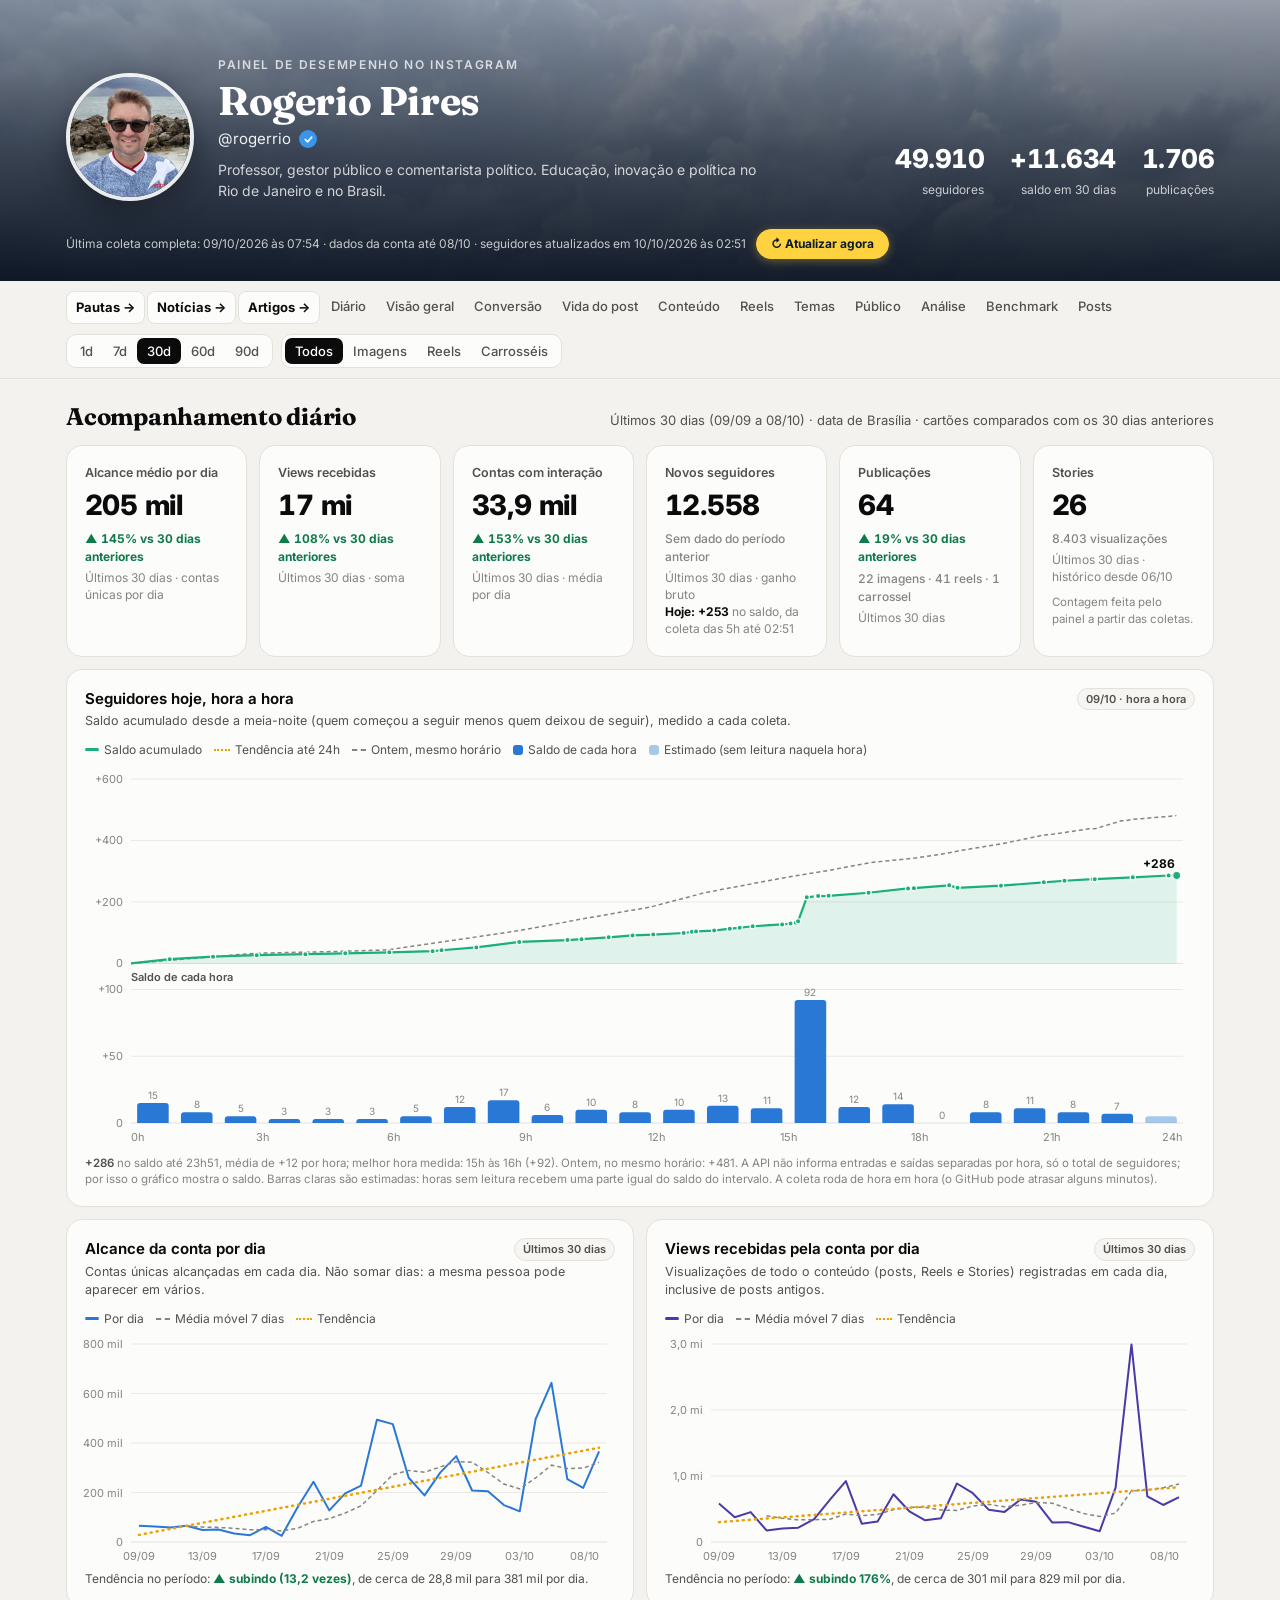
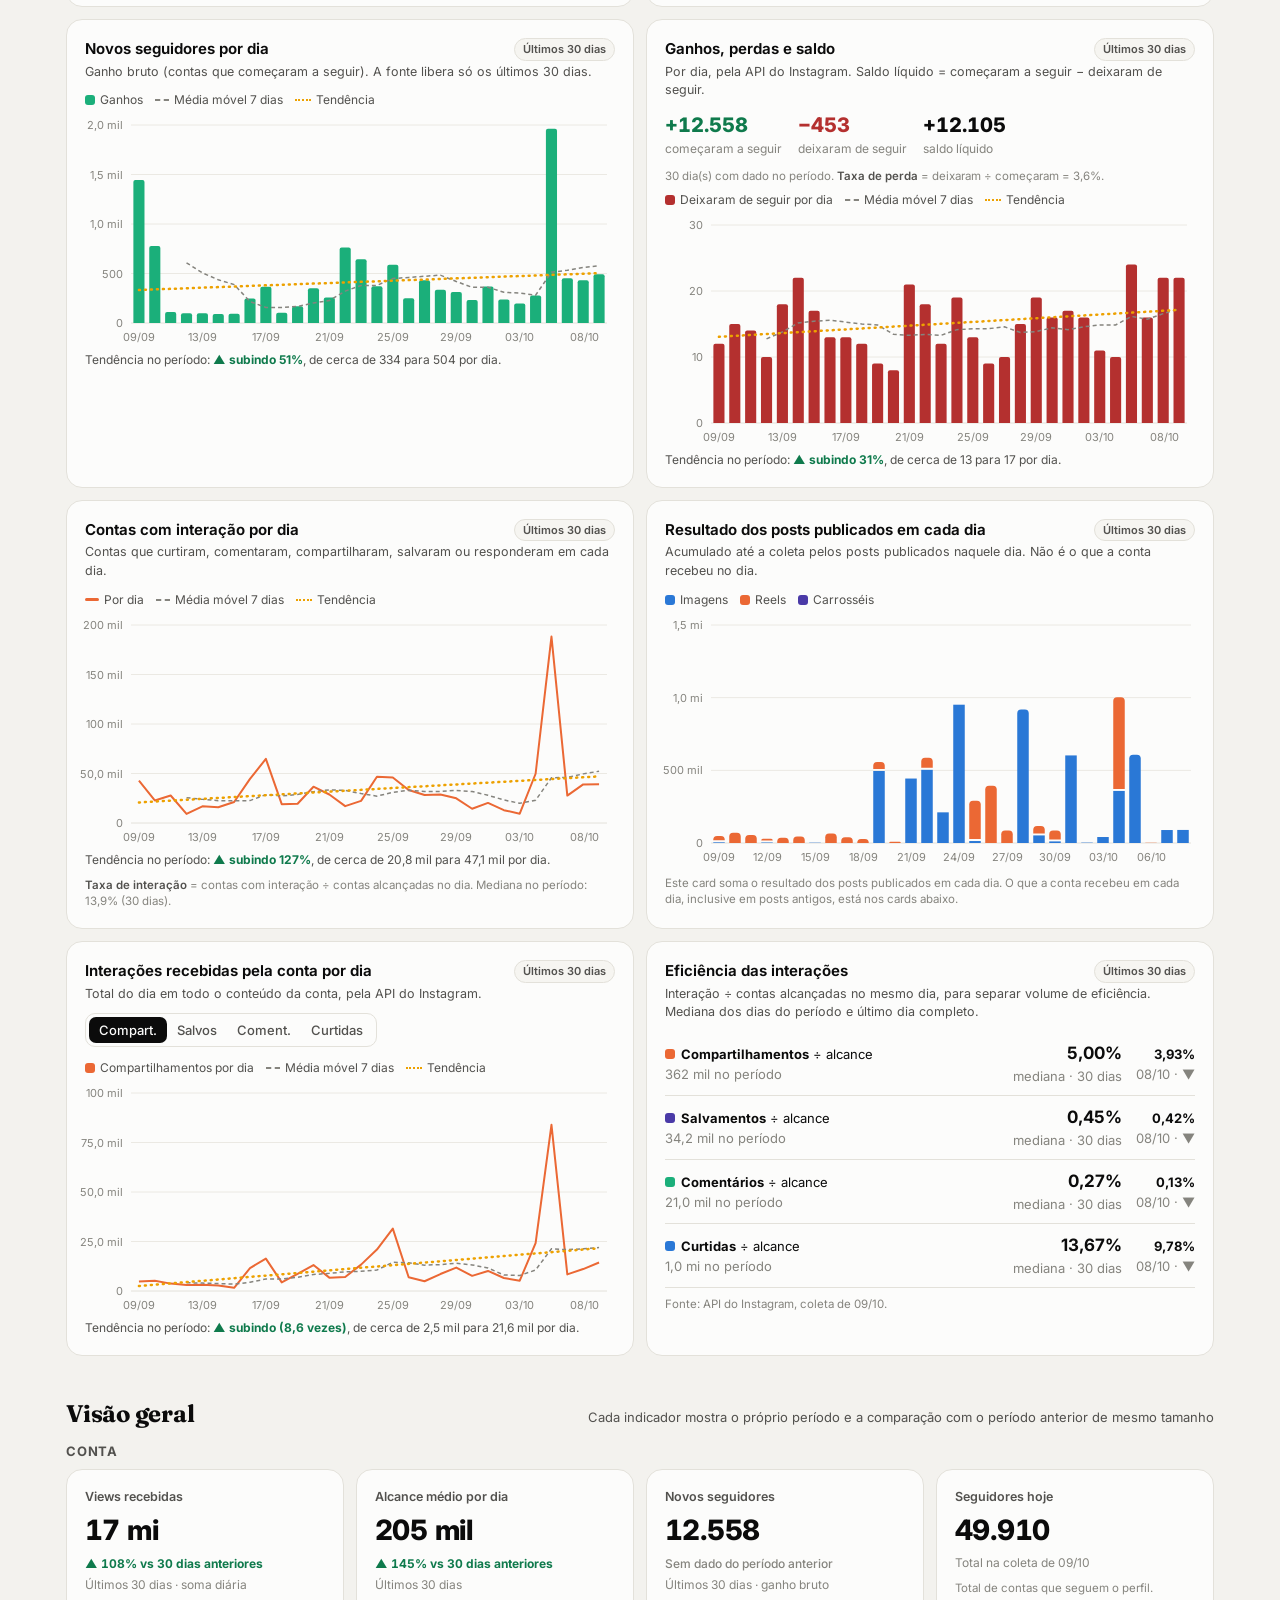
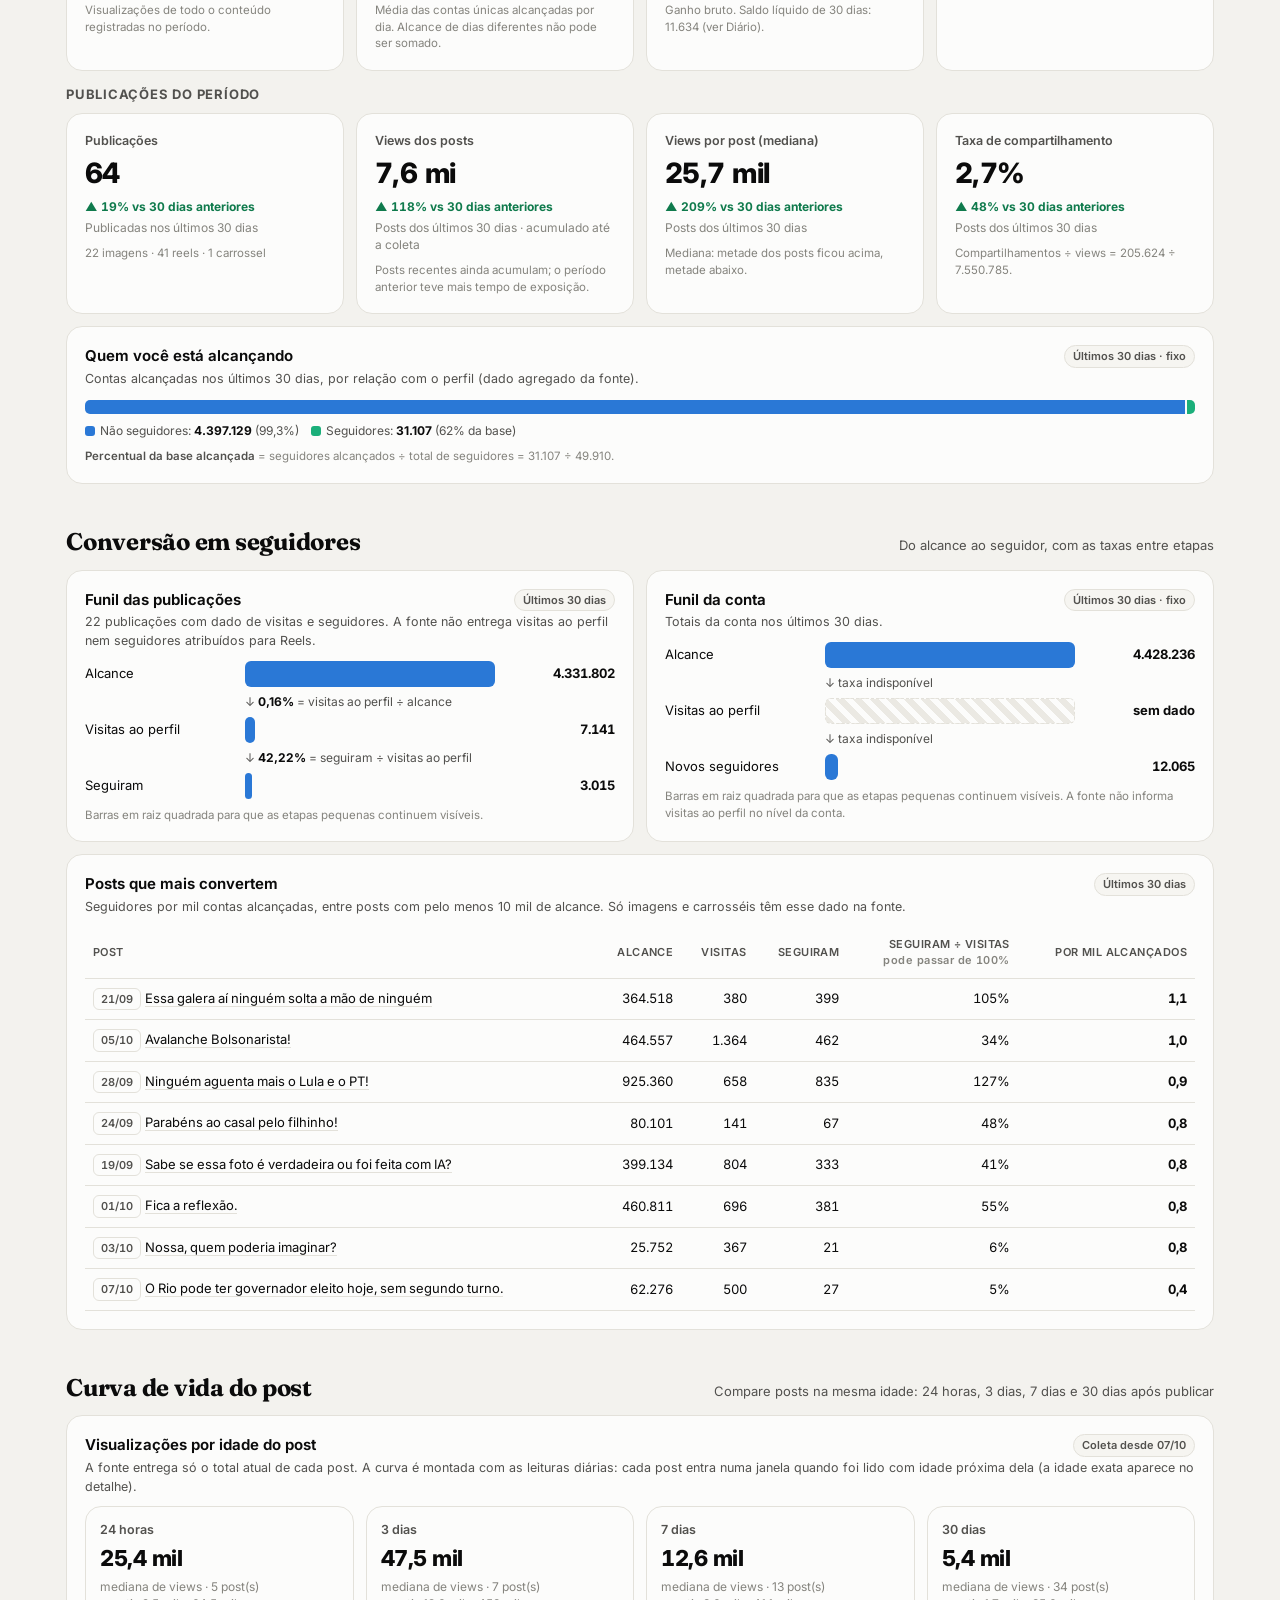
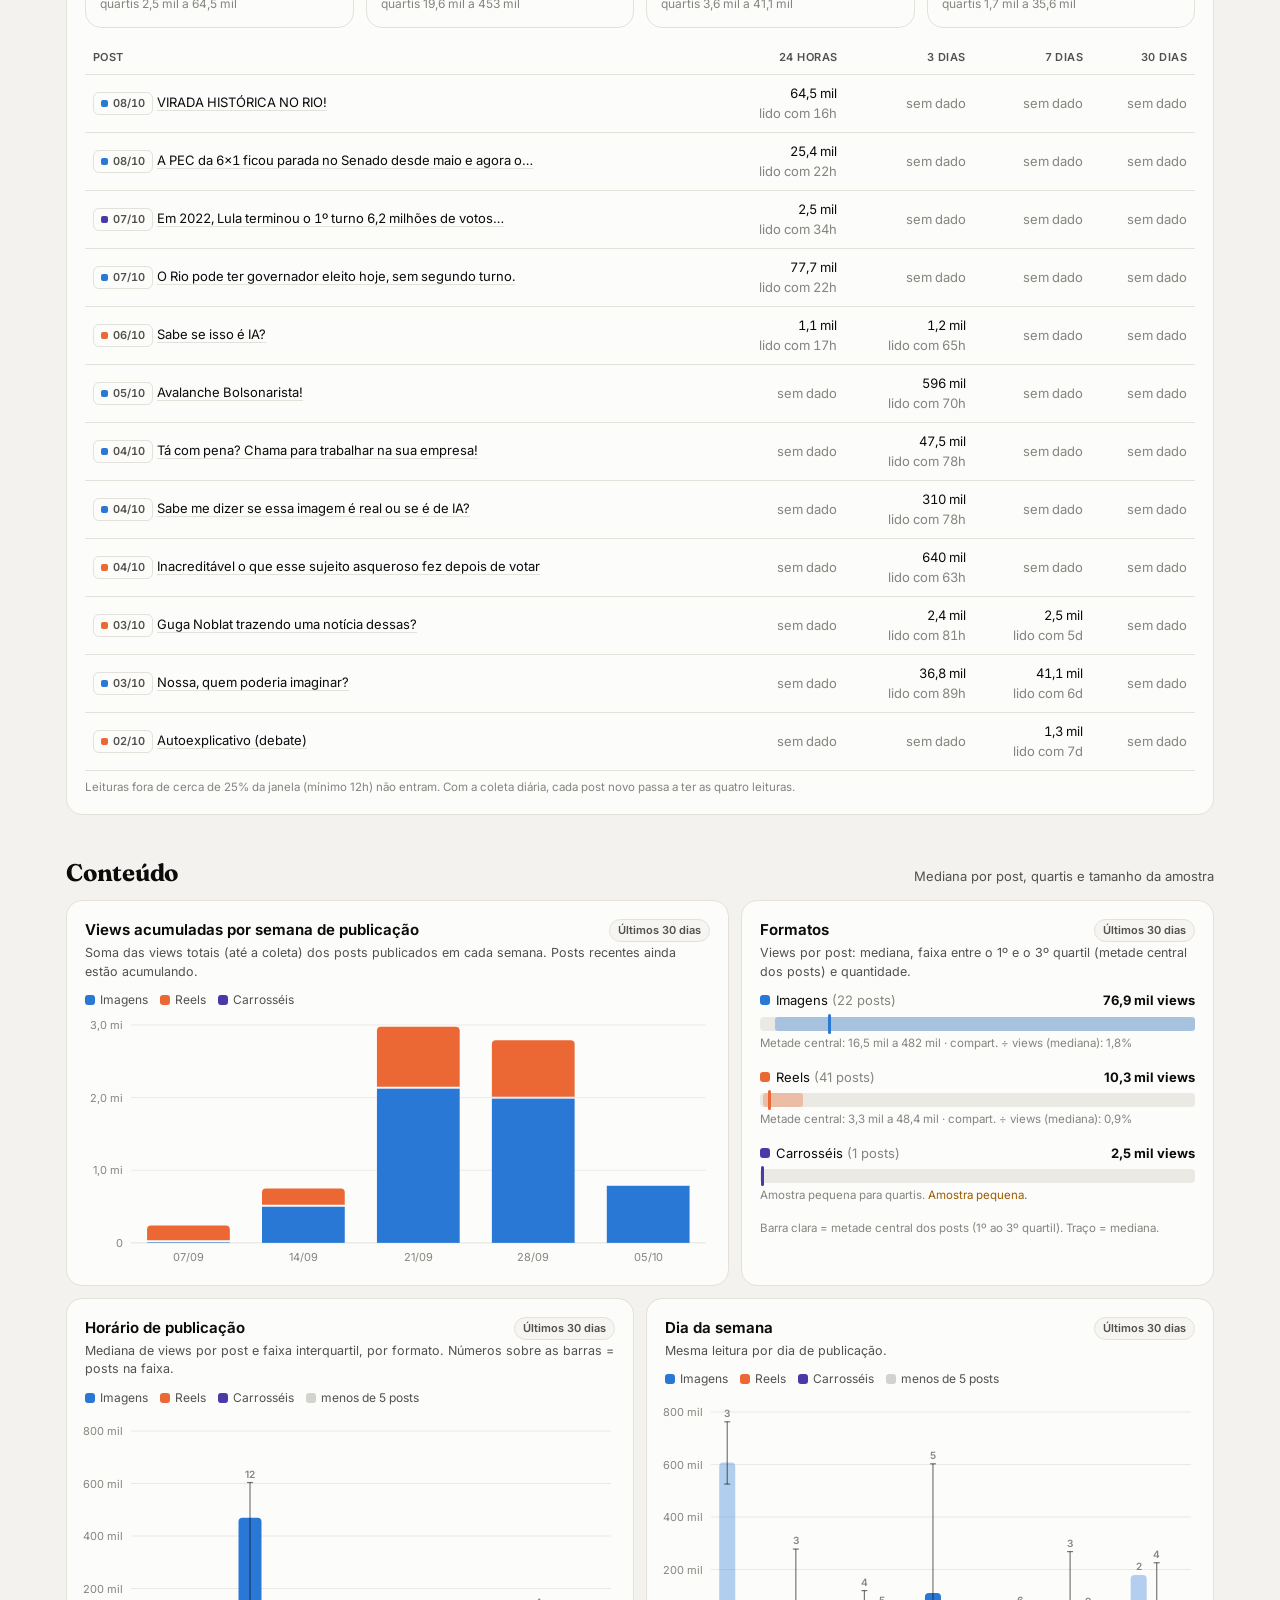
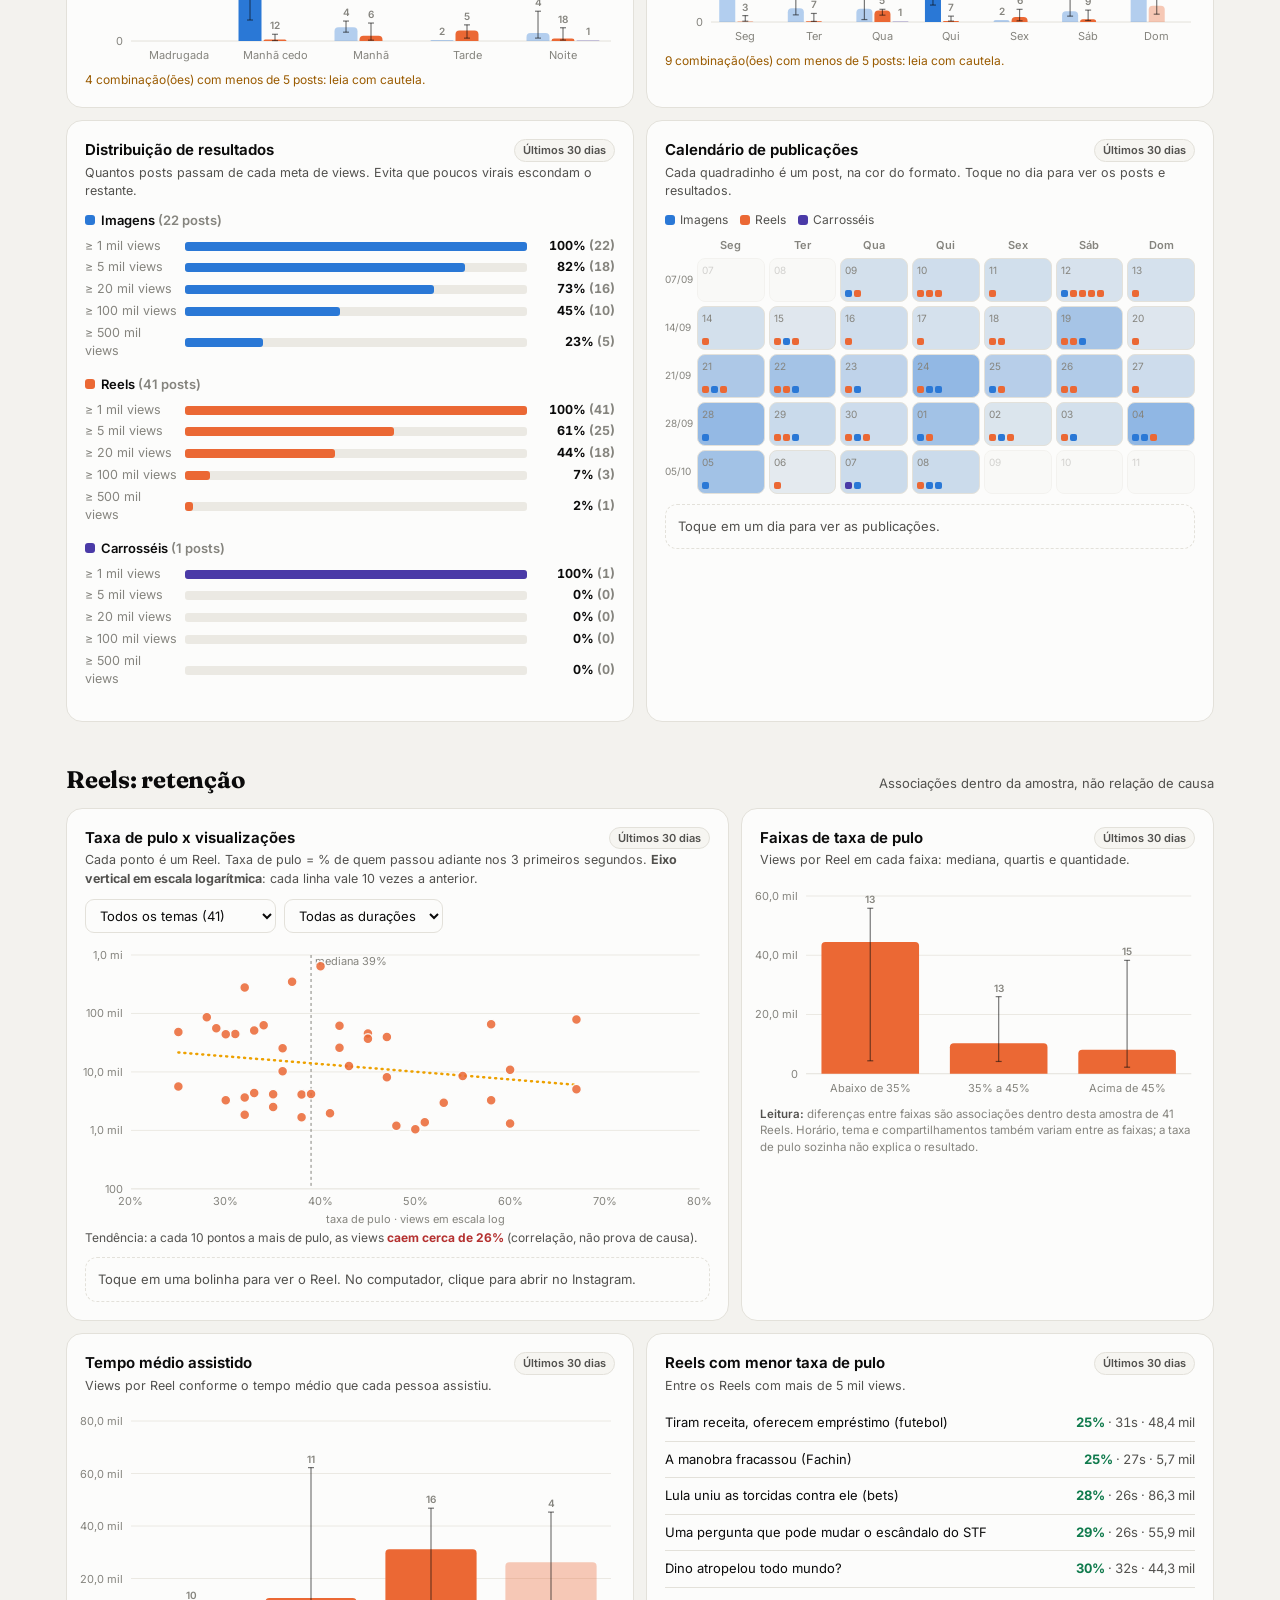
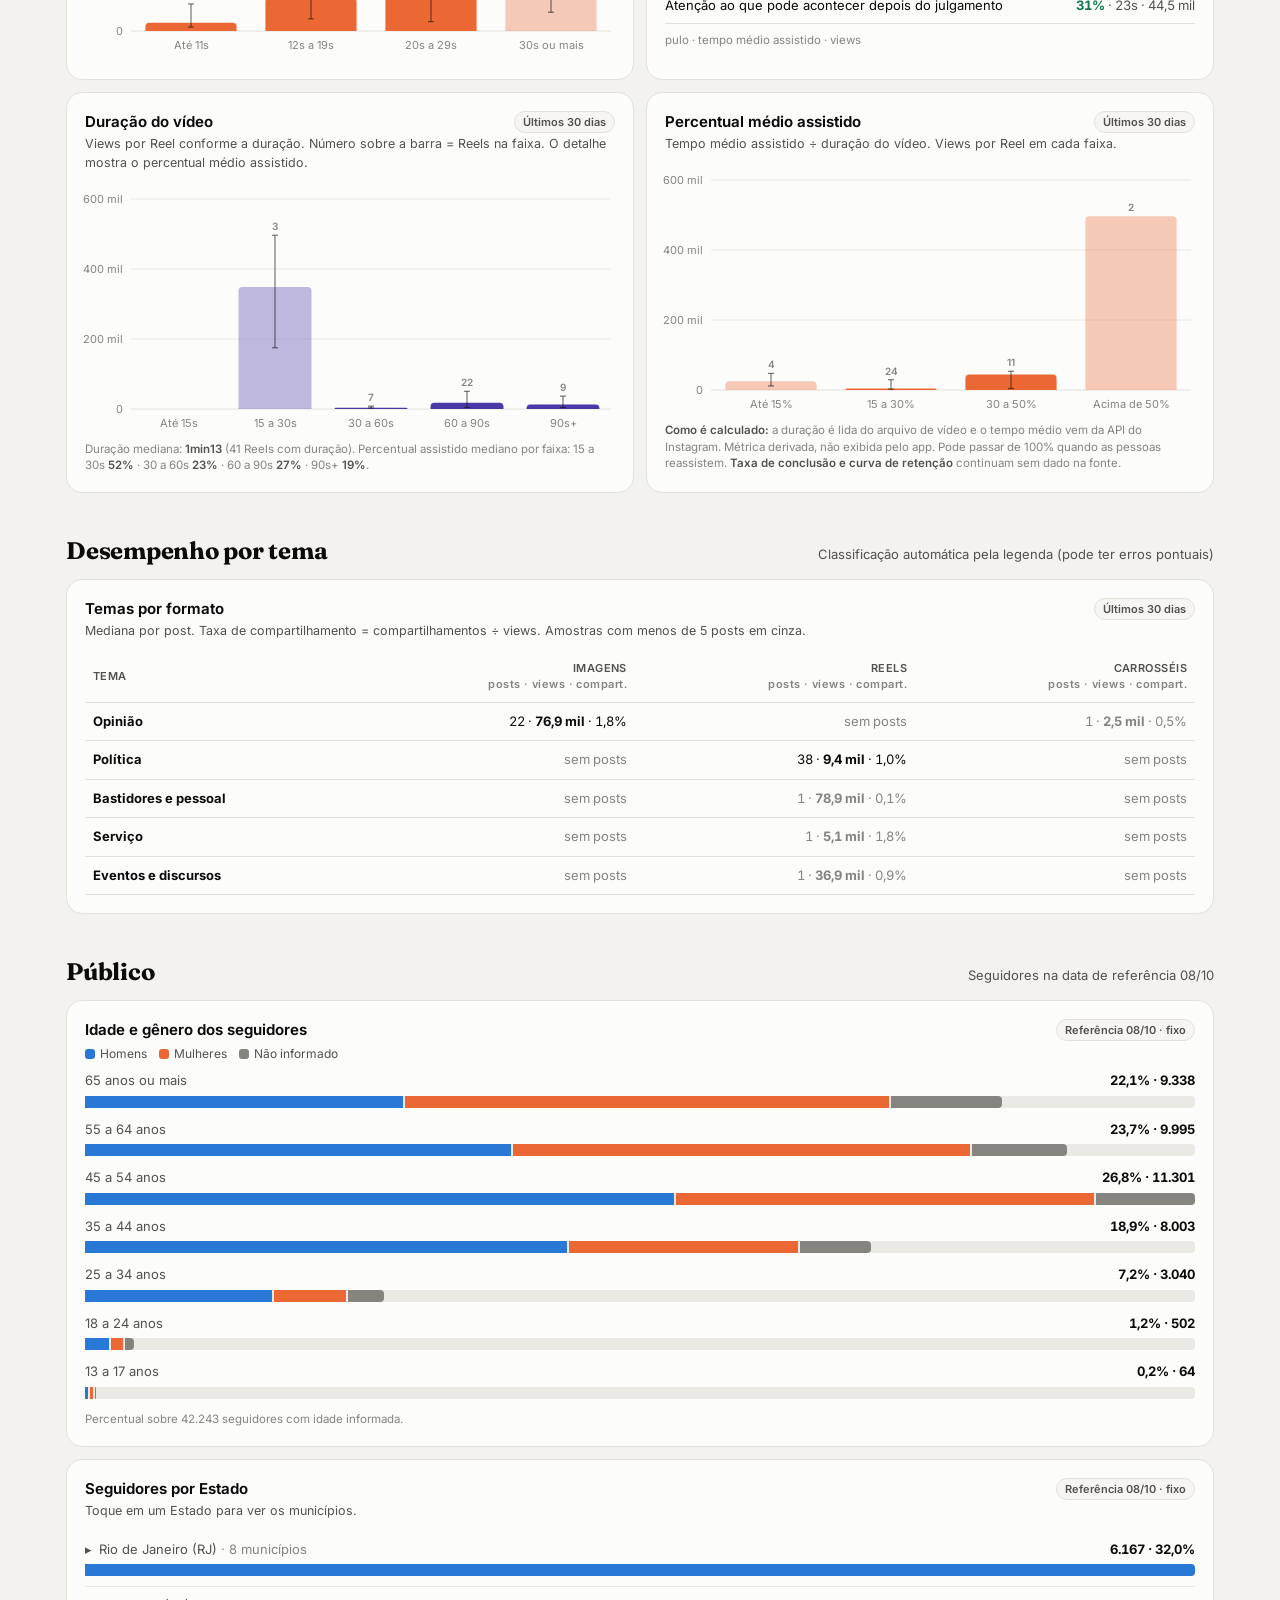
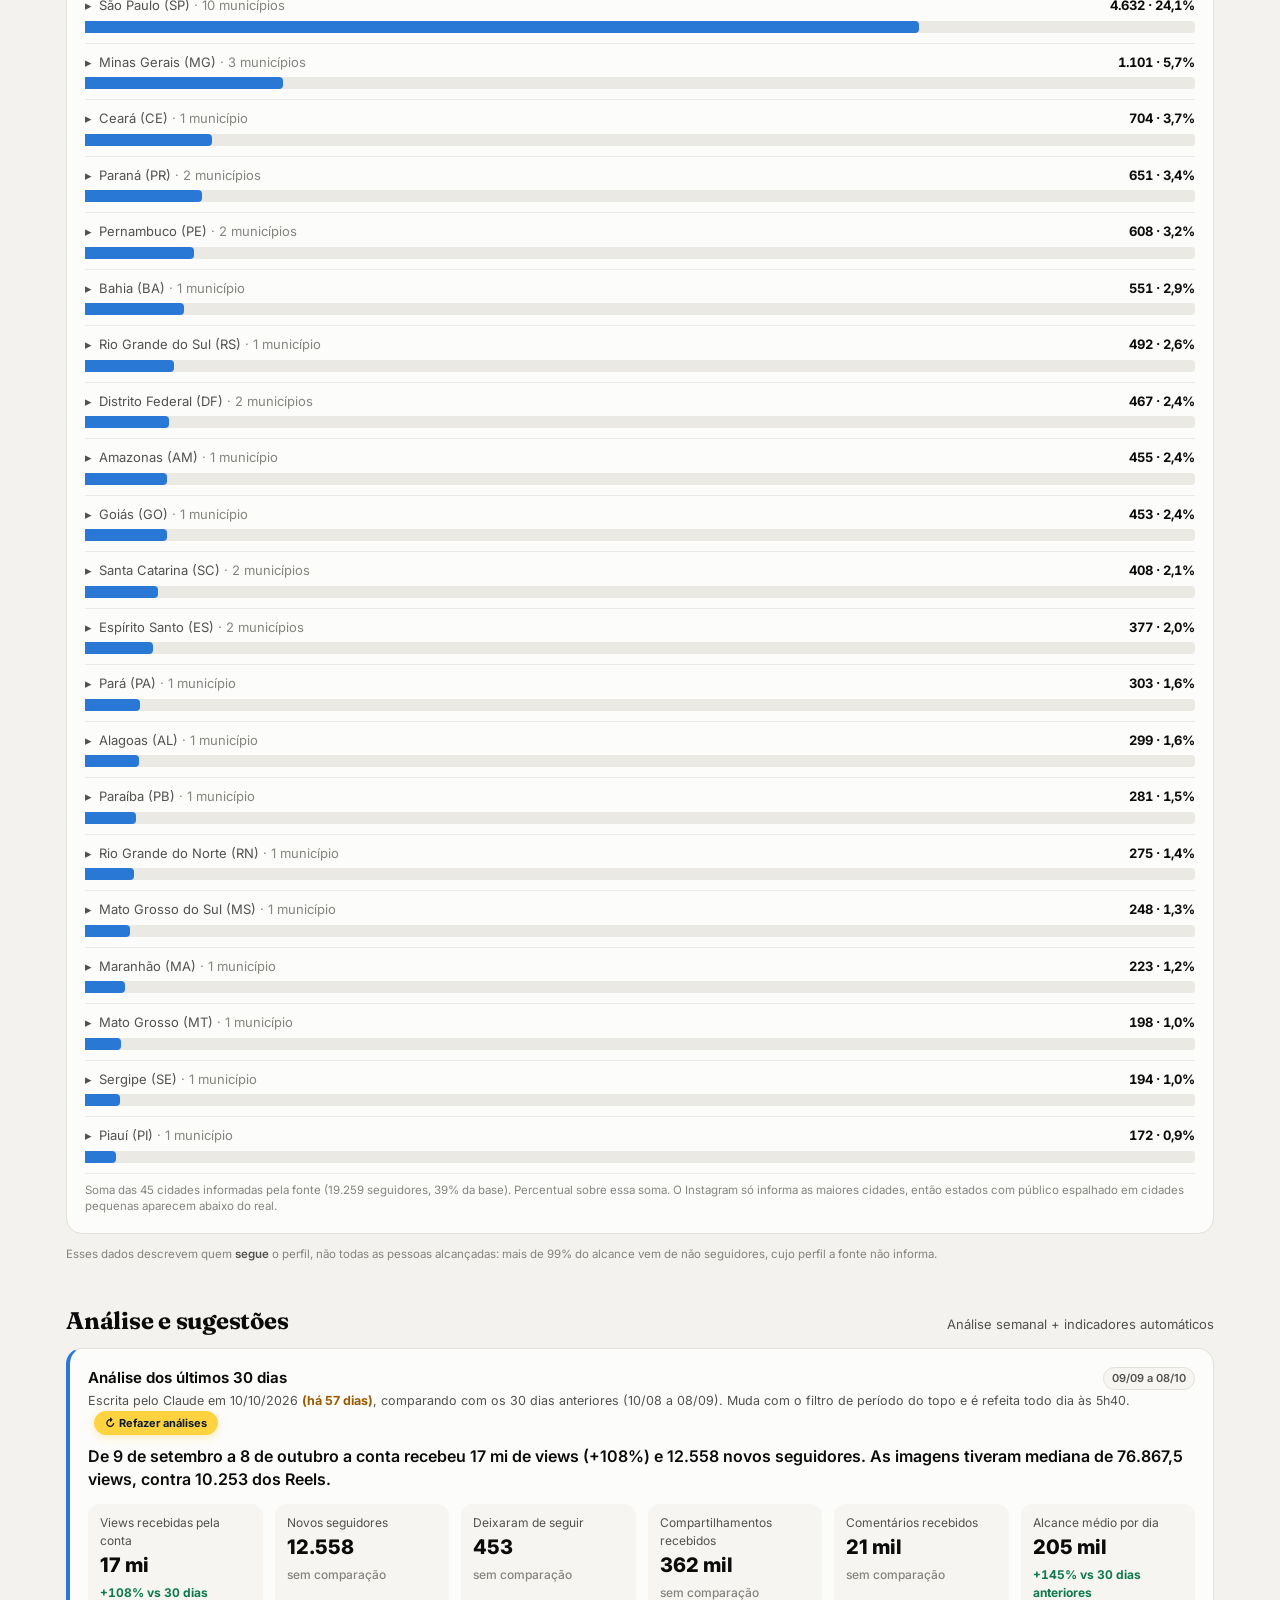
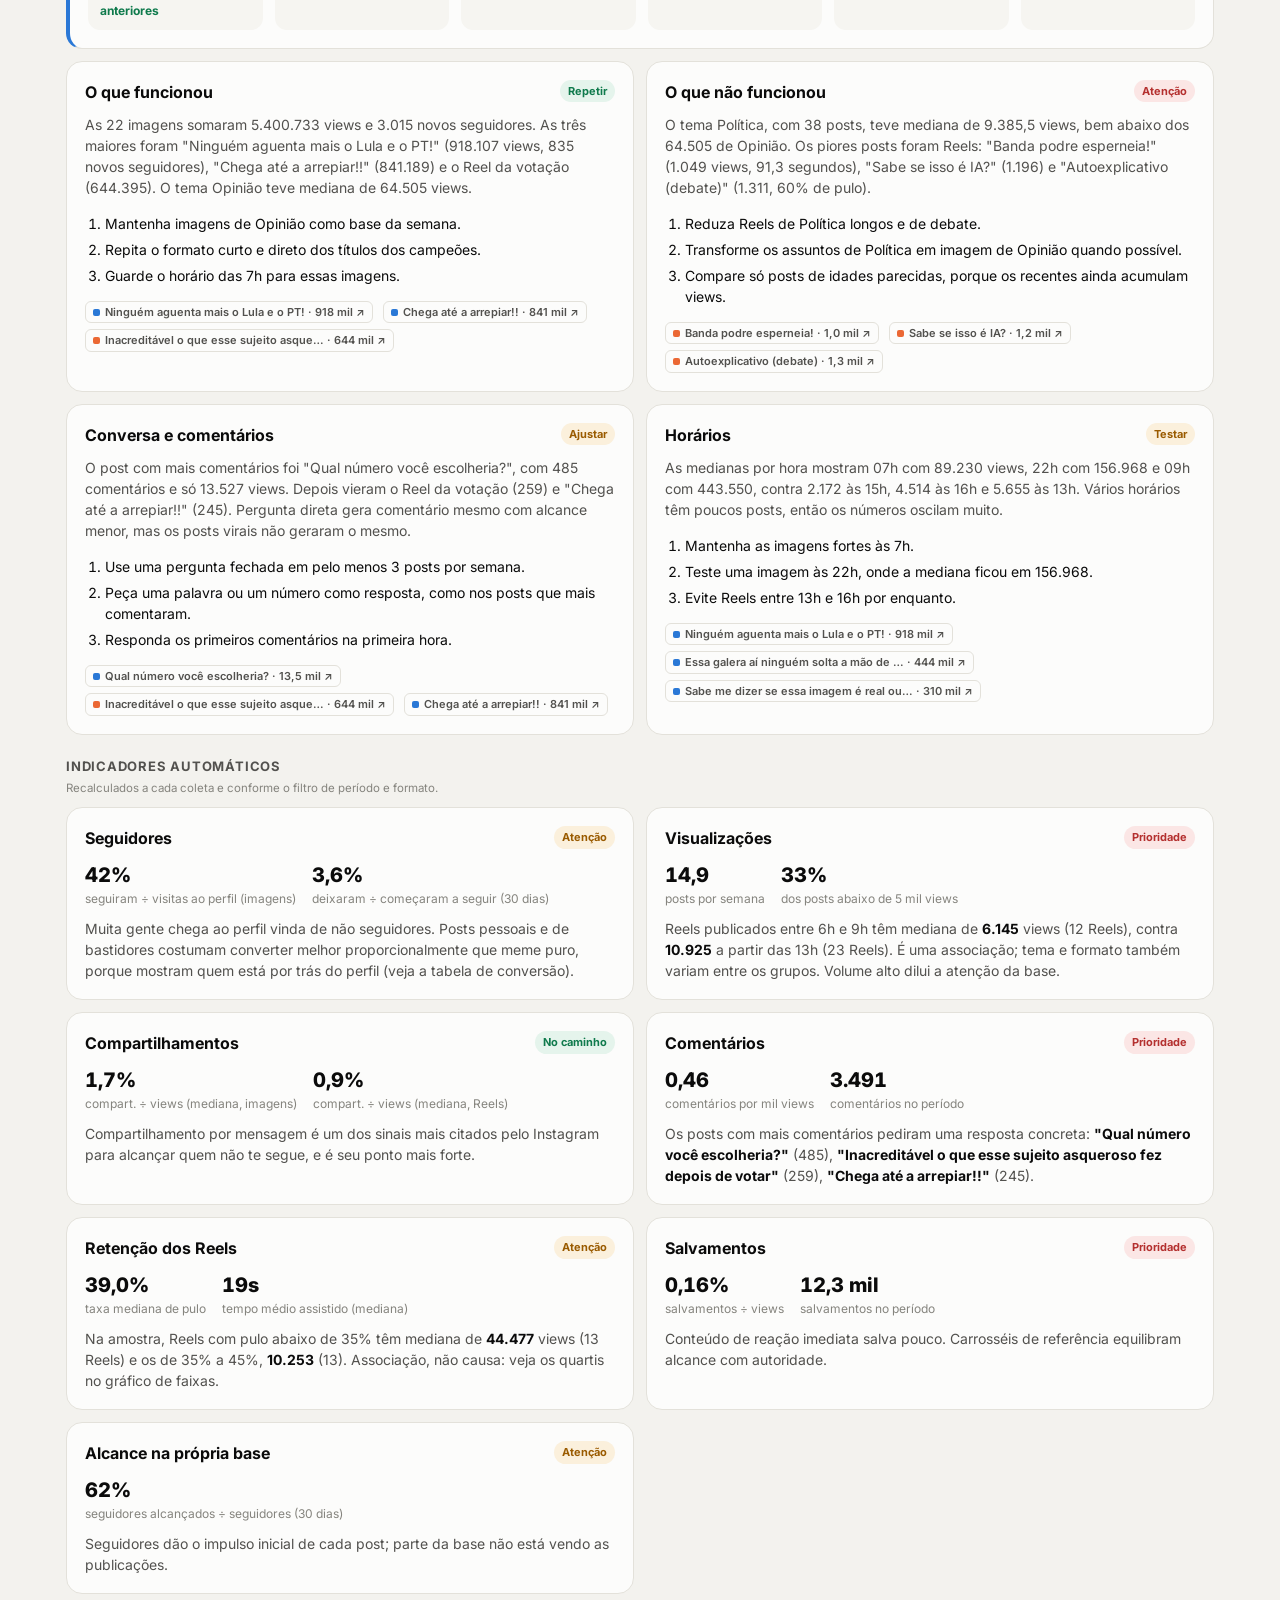
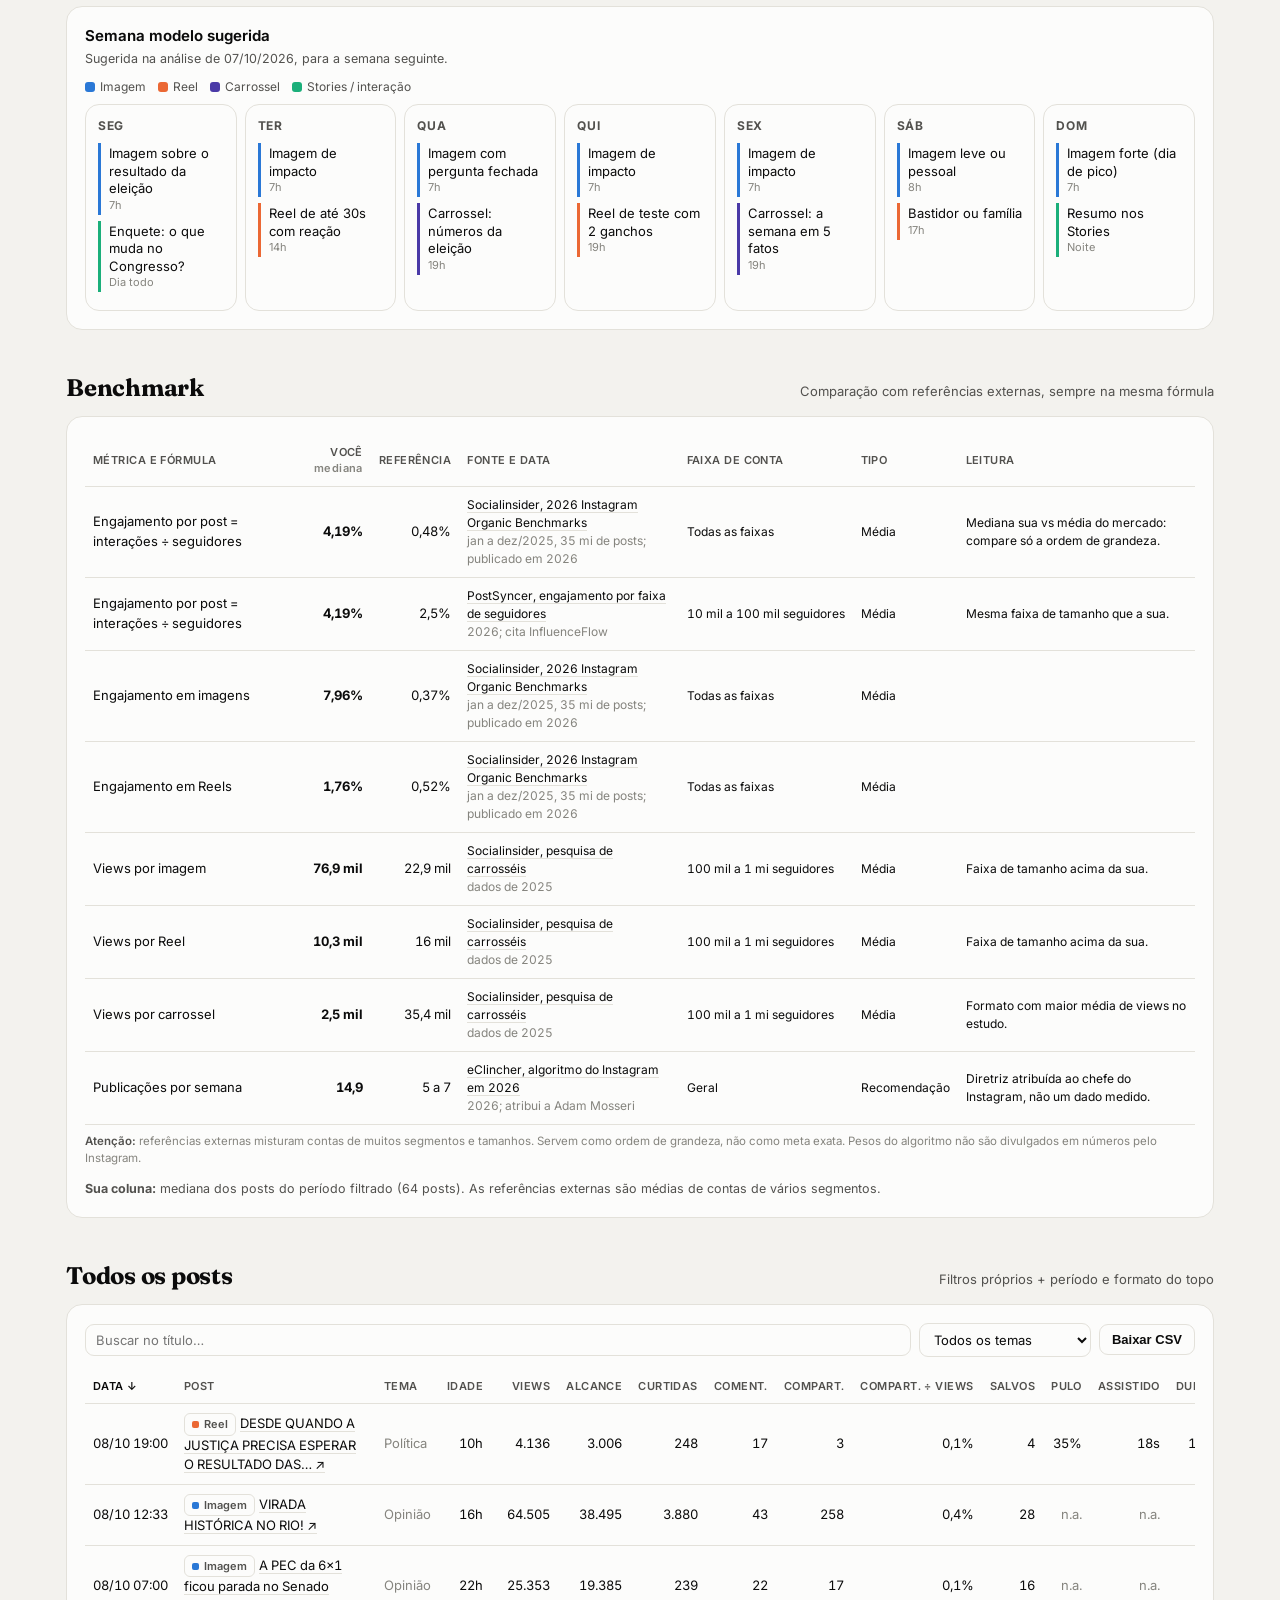
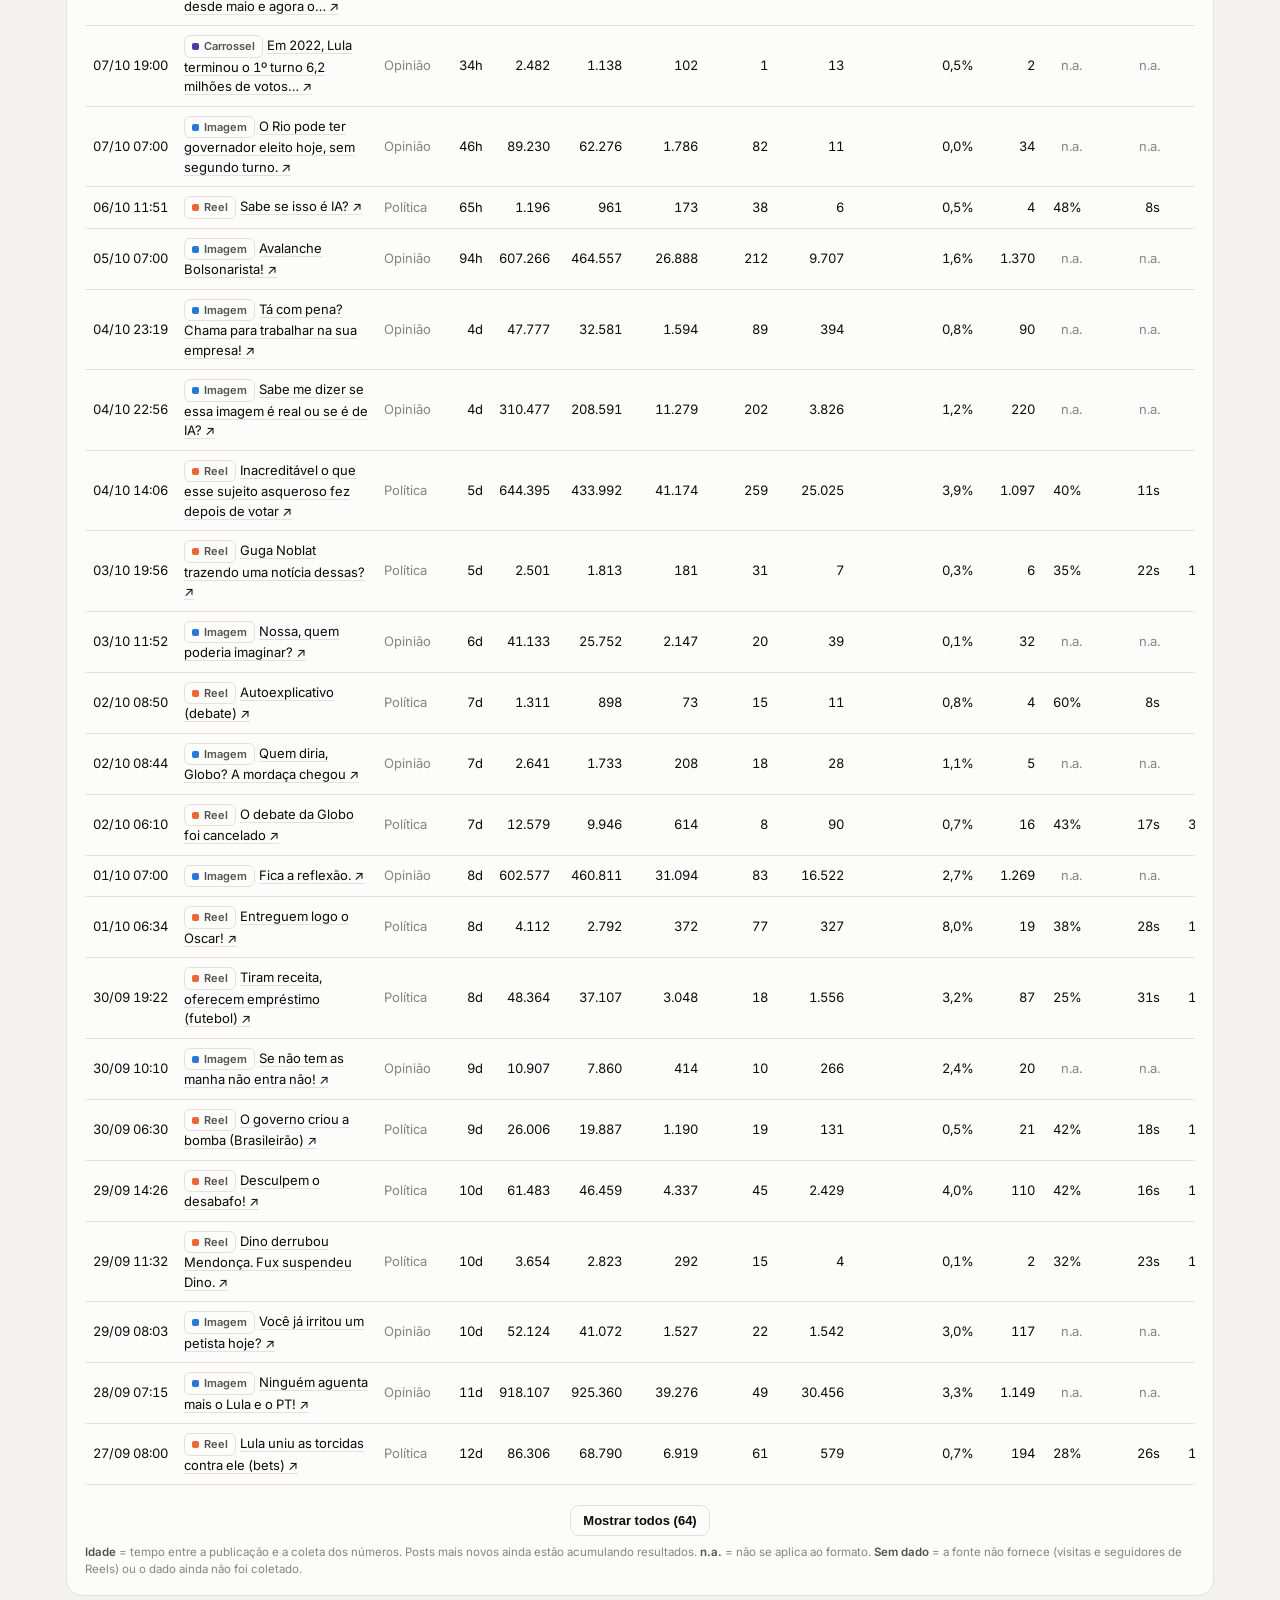
==== index.html @ 36b56e40 "Análise por período: datas da comparação no formato brasileiro Co-Authored-By: Claude Opus 5.5 <nore" ====
<!doctype html>
<html lang="pt-BR">
<head>
<meta charset="utf-8">
<meta name="viewport" content="width=device-width, initial-scale=1">
<link rel="icon" type="image/png" sizes="32x32" href="icon-32.png">
<link rel="apple-touch-icon" href="apple-touch-icon.png">
<link rel="manifest" href="manifest.json">
<meta name="theme-color" content="#0d1b2e">
<meta name="apple-mobile-web-app-title" content="@rogerrio">
<title>Painel @rogerrio</title>
<meta name="robots" content="noindex">
<link rel="preconnect" href="https://fonts.googleapis.com">
<link href="https://fonts.googleapis.com/css2?family=Inter:wght@400;500;600;700;800&family=Fraunces:opsz,wght@9..144,600;9..144,700&display=swap" rel="stylesheet">
<style>
:root{
  color-scheme:light;
  --bg:#f3f2ee; --surface:#fcfcfb; --surface-2:#f6f5f1; --border:#e3e1da;
  --text:#0b0b0b; --text-2:#52514e; --muted:#85847e; --grid:#ebe9e3;
  --s1:#2a78d6; --s2:#eb6834; --s3:#1baf7a; --s4:#4a3aa7; --s5:#eda100;
  --good:#0f7a4c; --good-bg:#e5f4ec; --warn:#9a5b00; --warn-bg:#fbf0dc; --bad:#b4302f; --bad-bg:#fbe6e5;
}
@media (prefers-color-scheme:dark){
  :root:not([data-theme="light"]){
    color-scheme:dark;
    --bg:#111110; --surface:#1a1a19; --surface-2:#222220; --border:#2f2f2c;
    --text:#ffffff; --text-2:#c3c2b7; --muted:#8f8e86; --grid:#2a2a27;
    --s1:#3987e5; --s2:#d95926; --s3:#199e70; --s4:#9085e9; --s5:#c98500;
    --good:#4cc28a; --good-bg:#16291f; --warn:#e3a43c; --warn-bg:#2d2414; --bad:#ef7b7a; --bad-bg:#311a1a;
  }
}
:root[data-theme="dark"]{
  color-scheme:dark;
  --bg:#111110; --surface:#1a1a19; --surface-2:#222220; --border:#2f2f2c;
  --text:#ffffff; --text-2:#c3c2b7; --muted:#8f8e86; --grid:#2a2a27;
  --s1:#3987e5; --s2:#d95926; --s3:#199e70; --s4:#9085e9; --s5:#c98500;
  --good:#4cc28a; --good-bg:#16291f; --warn:#e3a43c; --warn-bg:#2d2414; --bad:#ef7b7a; --bad-bg:#311a1a;
}
*{box-sizing:border-box}
html{scroll-behavior:smooth;scroll-padding-top:64px}
body{margin:0;background:var(--bg);color:var(--text);font:15px/1.5 Inter,system-ui,sans-serif;-webkit-font-smoothing:antialiased}
a{color:inherit}
.hero{position:relative;color:#fff;background:#0d1b2e url(capa.jpg) center 40%/cover no-repeat;isolation:isolate}
.hero::before{content:"";position:absolute;inset:0;background:linear-gradient(180deg,rgba(8,16,30,.35) 0%,rgba(8,16,30,.72) 55%,rgba(8,16,30,.94) 100%);z-index:-1}
.hero-in{max-width:1180px;margin:0 auto;padding:56px 16px 28px;display:grid;grid-template-columns:auto 1fr auto;gap:24px;align-items:end}
.avatar-link{display:inline-block;border-radius:50%;line-height:0;flex-shrink:0;transition:transform .15s}.avatar-link:hover{transform:scale(1.04)}.avatar-link:focus-visible{outline:3px solid #fff;outline-offset:3px}
.avatar{width:128px;height:128px;border-radius:50%;object-fit:cover;border:4px solid rgba(255,255,255,.9);box-shadow:0 10px 30px rgba(0,0,0,.35)}
.who .eyebrow{font-size:12px;letter-spacing:.14em;text-transform:uppercase;opacity:.75;font-weight:600}
.who h1{font:700 40px/1.05 Fraunces,Georgia,serif;margin:6px 0 6px;letter-spacing:-.01em}
.who .handle{display:flex;align-items:center;gap:8px;font-size:15px;opacity:.92}
.badge{display:inline-flex;align-items:center;justify-content:center;width:18px;height:18px;border-radius:50%;background:#3b9cf6}
.badge svg{width:11px;height:11px}
.who .bio{font-size:14px;opacity:.78;margin-top:8px;max-width:560px}
.hero-stats{display:flex;gap:26px;text-align:right}
.hero-stats b{display:block;font-size:26px;font-weight:800;letter-spacing:-.02em;font-variant-numeric:tabular-nums}
.hero-stats span{font-size:12px;opacity:.75}
.hero-meta{max-width:1180px;margin:0 auto;padding:0 16px 22px;font-size:12px;display:flex;flex-wrap:wrap;gap:6px 10px;align-items:center}
.hero-meta #updated{opacity:.75}
.refresh{font:inherit;font-size:12px;font-weight:700;color:#0d1b2e;background:#ffd23f;border:1px solid #ffd23f;border-radius:999px;padding:5px 14px;cursor:pointer;box-shadow:0 2px 10px rgba(255,210,63,.35)}
.refresh:hover{background:#ffe17a;border-color:#ffe17a}
.refresh:disabled{color:rgba(255,255,255,.55);background:transparent;border:1px dashed rgba(255,255,255,.35);box-shadow:none;cursor:wait}
#refresh-st{opacity:.9}
nav{position:sticky;top:0;z-index:20;background:color-mix(in srgb,var(--bg) 88%,transparent);backdrop-filter:blur(10px);-webkit-backdrop-filter:blur(10px);border-bottom:1px solid var(--border)}
.nav-in{max-width:1180px;margin:0 auto;padding:10px 16px;display:flex;gap:10px 14px;align-items:center;justify-content:space-between;flex-wrap:wrap}
.tabs{display:flex;gap:2px;overflow-x:auto;scrollbar-width:none;max-width:100%}
.tabs a{white-space:nowrap;text-decoration:none;font-size:13px;font-weight:500;color:var(--text-2);padding:6px 9px;border-radius:8px}
.tabs a:hover{background:var(--surface);color:var(--text)}
.filters{display:flex;gap:8px;flex-wrap:wrap}
.seg{display:inline-flex;background:var(--surface);border:1px solid var(--border);border-radius:10px;padding:3px}
.seg button{border:0;background:transparent;color:var(--text-2);font:500 13px Inter,sans-serif;padding:5px 10px;border-radius:7px;cursor:pointer}
.seg button[aria-pressed="true"]{background:var(--text);color:var(--surface)}
.wrap{max-width:1180px;margin:0 auto;padding:24px 16px 56px}
section.block{margin-bottom:44px}
.sec-h{display:flex;align-items:baseline;justify-content:space-between;gap:12px;margin:0 0 14px;flex-wrap:wrap}
.sec-h h2{font:700 24px/1.15 Fraunces,Georgia,serif;margin:0;letter-spacing:-.01em}
.sec-h p{margin:0;color:var(--text-2);font-size:13px}
.kpis{display:grid;grid-template-columns:repeat(4,1fr);gap:12px;margin-bottom:12px}
.card{background:var(--surface);border:1px solid var(--border);border-radius:16px;padding:18px;min-width:0}
.kpi .label{font-size:12.5px;color:var(--text-2);font-weight:600}
.kpi .val{font-size:28px;font-weight:800;letter-spacing:-.02em;margin-top:2px;font-variant-numeric:tabular-nums}
.kpi .note{font-size:12px;color:var(--muted);margin-top:4px;line-height:1.4}
.g2{display:grid;grid-template-columns:1.4fr 1fr;gap:12px;margin-bottom:12px}
.g2e{display:grid;grid-template-columns:1fr 1fr;gap:12px;margin-bottom:12px}
.g3{display:grid;grid-template-columns:repeat(3,1fr);gap:12px;margin-bottom:12px}
.card h3{font-size:15px;margin:0 0 2px;font-weight:650}
.card .desc{font-size:12.5px;color:var(--text-2);margin:0 0 10px}
.head{display:flex;justify-content:space-between;align-items:flex-start;gap:8px;flex-wrap:wrap}
.per{display:inline-flex;align-items:center;gap:4px;font-size:11px;font-weight:600;color:var(--text-2);background:var(--surface-2);border:1px solid var(--border);padding:2px 8px;border-radius:999px;white-space:nowrap}
.per.diff{color:var(--warn);background:var(--warn-bg);border-color:transparent}
.per.diff::before{content:"!";font-weight:800}
.def{font-size:11.5px;color:var(--muted);margin-top:8px;line-height:1.45}
.def b{color:var(--text-2);font-weight:600}
.delta{font-size:12px;font-weight:700;margin-top:4px;font-variant-numeric:tabular-nums}
.delta.up{color:var(--good)} .delta.down{color:var(--bad)} .delta.na{color:var(--muted);font-weight:500}
.legend{display:flex;gap:12px;flex-wrap:wrap;font-size:12px;color:var(--text-2);margin:2px 0 8px}
.legend i{display:inline-block;width:10px;height:10px;border-radius:3px;margin-right:5px;vertical-align:-1px}
.legend i.ln{height:3px;border-radius:2px;vertical-align:3px;width:14px}
.legend i.tr{height:0;border-top:2.5px dotted var(--s5);background:none!important;vertical-align:3px;width:16px;border-radius:0}
.trend-note{font-size:12px;color:var(--text-2);margin-top:4px}
.trend-note b{color:var(--text)}
.legend i.dash{height:0;border-top:2px dashed var(--muted);background:none!important;vertical-align:3px;width:14px;border-radius:0}
svg{display:block;width:100%;height:auto;overflow:visible}
svg text{font:11px Inter,sans-serif;fill:var(--muted)}
.tip{position:fixed;pointer-events:none;background:var(--text);color:var(--surface);font-size:12px;padding:8px 10px;border-radius:8px;opacity:0;transition:opacity .1s;z-index:50;max-width:290px;line-height:1.45}
.callout{font-size:13px;color:var(--text-2);border-top:1px solid var(--border);padding-top:10px;margin-top:10px}
.callout b{color:var(--text)}
.empty{font-size:13px;color:var(--muted);border:1px dashed var(--border);border-radius:12px;padding:18px;text-align:center}
.warnline{font-size:12px;color:var(--warn);margin-top:6px}
.pick{margin-top:10px;padding:12px;border:1px dashed var(--border);border-radius:12px;font-size:13px;color:var(--text-2)}
.pick.on{border-style:solid;background:var(--surface-2);color:var(--text)}
.btn{display:inline-block;margin-top:8px;background:var(--text);color:var(--surface);text-decoration:none;font-weight:600;padding:7px 12px;border-radius:9px;border:0;font-size:13px;cursor:pointer}
.btn.ghost{background:var(--surface);color:var(--text);border:1px solid var(--border)}
.split{display:flex;height:14px;border-radius:5px;overflow:hidden;gap:2px;margin:12px 0 8px}
.today{display:grid;grid-template-columns:repeat(6,1fr);gap:12px;margin-bottom:12px}
@media (max-width:1100px){.today{grid-template-columns:repeat(3,1fr)}}
/* funnel */
.funnel{display:flex;flex-direction:column;gap:6px}
.fstep{display:grid;grid-template-columns:150px 1fr 110px;gap:10px;align-items:center;font-size:13px}
.fstep .bar{height:26px;border-radius:6px;background:var(--s1);min-width:3px}
.fstep.na .bar{background:repeating-linear-gradient(45deg,var(--grid),var(--grid) 6px,transparent 6px,transparent 12px);border:1px dashed var(--border)}
.fstep b{font-variant-numeric:tabular-nums}
.frate{font-size:12px;color:var(--text-2);padding-left:160px}
.frate b{color:var(--text)}
/* calendar */
.cal{display:grid;grid-template-columns:28px repeat(7,1fr);gap:4px;font-size:11px}
.cal .dh{color:var(--muted);text-align:center;font-weight:600}
.cal .wk{color:var(--muted);font-size:10px;display:flex;align-items:center}
.cell{min-height:44px;border-radius:8px;background:var(--surface-2);border:1px solid var(--border);padding:4px;display:flex;flex-direction:column;justify-content:space-between;cursor:pointer;position:relative}
.cell.out{opacity:.35;cursor:default}
.cell .dn{font-size:10px;color:var(--muted)}
.cell .dots{display:flex;flex-wrap:wrap;gap:2px}
.cell .dots i{width:7px;height:7px;border-radius:2px}
.cell.sel{outline:2px solid var(--text)}
/* tables */
table.t{width:100%;border-collapse:collapse;font-size:13px;font-variant-numeric:tabular-nums}
.t th,.t td{padding:9px 8px;border-bottom:1px solid var(--border);text-align:right;white-space:nowrap}
.t th.l,.t td.l{text-align:left}
.t td.w{white-space:normal;min-width:200px}
.t th{font-size:11px;color:var(--text-2);text-transform:uppercase;letter-spacing:.04em;font-weight:600}
.t.sort th{cursor:pointer;user-select:none}
.t th.on{color:var(--text)}
.t td a{color:var(--text);text-decoration:none;border-bottom:1px solid var(--border)}
.small-n{color:var(--muted)}
.tag{display:inline-block;font-size:11px;font-weight:600;padding:2px 7px;border-radius:6px;border:1px solid var(--border);color:var(--text-2);margin-right:4px;white-space:nowrap}
.tag i{display:inline-block;width:7px;height:7px;border-radius:2px;margin-right:5px}
.tablewrap{overflow-x:auto}
.toolbar{display:flex;gap:8px;flex-wrap:wrap;margin-bottom:12px;align-items:center}
.toolbar input,.toolbar select{font:13px Inter,sans-serif;padding:7px 10px;border-radius:9px;border:1px solid var(--border);background:var(--surface);color:var(--text)}
.toolbar input{flex:1;min-width:160px}
.more{margin-top:12px;text-align:center}
/* analysis */
.ins-grid{display:grid;grid-template-columns:repeat(2,1fr);gap:12px}
.ins{background:var(--surface);border:1px solid var(--border);border-radius:16px;padding:18px;display:flex;flex-direction:column;gap:10px}
.ins-top{display:flex;justify-content:space-between;align-items:flex-start;gap:10px}
.ins h3{margin:0;font-size:16px;font-weight:700}
.pill{font-size:11px;font-weight:700;padding:3px 8px;border-radius:999px;white-space:nowrap}
.pill.good{background:var(--good-bg);color:var(--good)} .pill.warn{background:var(--warn-bg);color:var(--warn)} .pill.bad{background:var(--bad-bg);color:var(--bad)} .pill.neutral{background:var(--surface-2);color:var(--text-2)}
.ins .diag{font-size:14px;color:var(--text-2);margin:0}
.ins .diag b{color:var(--text)}
.ins ol{margin:0;padding-left:20px;font-size:14px}
.ins li{margin:5px 0}
.metric-row{display:flex;gap:16px;flex-wrap:wrap;font-size:12px;color:var(--muted)}
.metric-row b{display:block;font-size:20px;color:var(--text);font-weight:800;font-variant-numeric:tabular-nums}
.plan{display:grid;grid-template-columns:repeat(7,1fr);gap:8px}
.day{background:var(--surface);border:1px solid var(--border);border-radius:14px;padding:12px;font-size:13px}
.day h4{margin:0 0 8px;font-size:12px;text-transform:uppercase;letter-spacing:.06em;color:var(--text-2)}
.slot{border-left:3px solid var(--s1);padding:2px 0 2px 8px;margin:6px 0;line-height:1.35}
.slot small{display:block;color:var(--muted);font-size:11px}
.slot.r{border-color:var(--s2)} .slot.c{border-color:var(--s4)} .slot.s{border-color:var(--s3)}
.limits{display:grid;grid-template-columns:repeat(2,1fr);gap:8px 20px;font-size:13px}
.limits div{padding:8px 0;border-bottom:1px solid var(--border)}
.limits b{display:block}
.limits span{color:var(--text-2);font-size:12.5px}
.sources{font-size:12.5px;color:var(--text-2);margin-top:14px}
.sources a{text-decoration:none;border-bottom:1px dotted var(--muted)}
footer{color:var(--muted);font-size:12px;border-top:1px solid var(--border);padding-top:16px}
@media (max-width:900px){
  .hero-in{grid-template-columns:auto 1fr;padding-top:40px}
  .hero-stats{grid-column:1/-1;justify-content:flex-start;text-align:left}
  .kpis{grid-template-columns:repeat(2,1fr)}
  .today{grid-template-columns:repeat(2,1fr)}
  .g2,.g2e,.g3,.ins-grid,.limits{grid-template-columns:1fr}
  .plan{grid-template-columns:repeat(2,1fr)}
  .fstep{grid-template-columns:110px 1fr 84px}.frate{padding-left:0}
}
@media (max-width:520px){
  .avatar{width:84px;height:84px}
  .who h1{font-size:28px}
  .hero-stats{gap:18px}.hero-stats b{font-size:20px}
  .kpi .val{font-size:22px}
  .cell{min-height:36px}
}
</style>
</head>
<body>

<header class="hero">
  <div class="hero-in">
    <a class="avatar-link" href="index.html" title="Página inicial" aria-label="Ir para a página inicial"><img class="avatar" src="rogerio.jpg" alt="Foto de Rogerio Pires"></a>
    <div class="who">
      <div class="eyebrow">Painel de desempenho no Instagram</div>
      <h1>Rogerio Pires</h1>
      <div class="handle">@rogerrio <span class="badge" title="Conta verificada"><svg viewBox="0 0 24 24" fill="none" stroke="#fff" stroke-width="4" stroke-linecap="round" stroke-linejoin="round"><path d="M5 12l5 5 9-10"/></svg></span></div>
      <div class="bio">Professor, gestor público e comentarista político. Educação, inovação e política no Rio de Janeiro e no Brasil.</div>
    </div>
    <div class="hero-stats" id="hero-stats"></div>
  </div>
  <div class="hero-meta"><span id="updated">Carregando…</span> <button class="refresh" id="refresh" type="button" title="Busca agora os seguidores e as métricas da conta direto no Instagram">↻ Atualizar agora</button> <span id="refresh-st" role="status"></span></div>
</header>

<nav>
  <div class="nav-in">
    <div class="tabs">
      <a href="pautas-nova.html" style="font-weight:700;color:var(--text);background:var(--surface);border:1px solid var(--border)">Pautas →</a><a href="noticias.html" style="font-weight:700;color:var(--text);background:var(--surface);border:1px solid var(--border)">Notícias →</a><a href="artigos.html" style="font-weight:700;color:var(--text);background:var(--surface);border:1px solid var(--border)">Artigos →</a><a href="#diario">Diário</a><a href="#visao">Visão geral</a><a href="#conversao">Conversão</a><a href="#vida">Vida do post</a><a href="#conteudo">Conteúdo</a><a href="#reels">Reels</a><a href="#temas">Temas</a><a href="#publico">Público</a><a href="#analise">Análise</a><a href="#benchmark">Benchmark</a><a href="#posts">Posts</a>
    </div>
    <div class="filters">
      <div class="seg" id="f-range" role="group" aria-label="Período"><button data-v="1" title="Último dia completo (ontem)">1d</button><button data-v="7">7d</button><button data-v="30" aria-pressed="true">30d</button><button data-v="60">60d</button><button data-v="90">90d</button></div>
      <div class="seg" id="f-type" role="group" aria-label="Formato"></div>
    </div>
  </div>
</nav>

<main class="wrap">

  <section class="block" id="diario">
    <div class="sec-h"><h2>Acompanhamento diário</h2><p id="daily-sub">Métricas da conta por dia (data de Brasília)</p></div>
    <div class="today" id="today"></div>
    <div class="card" style="margin-bottom:12px"><div class="head"><h3>Seguidores hoje, hora a hora</h3><span class="per" data-per="intra"></span></div><p class="desc" id="intra-desc">Saldo acumulado desde a meia-noite (quem começou a seguir menos quem deixou de seguir), medido a cada coleta.</p><div class="legend" id="intra-leg"></div><div id="d-intra"></div><div class="def" id="intra-note"></div></div>
    <div class="g2e">
      <div class="card"><div class="head"><h3>Alcance da conta por dia</h3><span class="per" data-per="daily"></span></div><p class="desc">Contas únicas alcançadas em cada dia. Não somar dias: a mesma pessoa pode aparecer em vários.</p><div class="legend"><span><i class="ln" style="background:var(--s1)"></i>Por dia</span><span><i class="dash"></i>Média móvel 7 dias</span></div><div id="d-reach"></div></div>
      <div class="card"><div class="head"><h3>Views recebidas pela conta por dia</h3><span class="per" data-per="daily"></span></div><p class="desc">Visualizações de todo o conteúdo (posts, Reels e Stories) registradas em cada dia, inclusive de posts antigos.</p><div class="legend"><span><i class="ln" style="background:var(--s4)"></i>Por dia</span><span><i class="dash"></i>Média móvel 7 dias</span></div><div id="d-views"></div></div>
    </div>
    <div class="g2e">
      <div class="card"><div class="head"><h3>Novos seguidores por dia</h3><span class="per" data-per="followers"></span></div><p class="desc">Ganho bruto (contas que começaram a seguir). A fonte libera só os últimos 30 dias.</p><div class="legend"><span><i style="background:var(--s3)"></i>Ganhos</span><span><i class="dash"></i>Média móvel 7 dias</span></div><div id="d-follow"></div><div id="d-follow-note"></div></div>
      <div class="card"><div class="head"><h3>Ganhos, perdas e saldo</h3><span class="per" data-per="followers"></span></div><p class="desc">Por dia, pela API do Instagram. Saldo líquido = começaram a seguir − deixaram de seguir.</p><div id="d-net"></div></div>
    </div>
    <div class="g2e">
      <div class="card"><div class="head"><h3>Contas com interação por dia</h3><span class="per" data-per="daily"></span></div><p class="desc">Contas que curtiram, comentaram, compartilharam, salvaram ou responderam em cada dia.</p><div class="legend"><span><i class="ln" style="background:var(--s2)"></i>Por dia</span><span><i class="dash"></i>Média móvel 7 dias</span></div><div id="d-eng"></div><div class="def"><b>Taxa de interação</b> = contas com interação ÷ contas alcançadas no dia. <span id="d-eng-rate"></span></div></div>
      <div class="card"><div class="head"><h3>Resultado dos posts publicados em cada dia</h3><span class="per" data-per="chart"></span></div><p class="desc">Acumulado até a coleta pelos posts publicados naquele dia. Não é o que a conta recebeu no dia.</p><div class="legend" id="lg-pubday"></div><div id="d-pubday"></div><div class="def">Este card soma o resultado dos posts publicados em cada dia. O que a conta recebeu em cada dia, inclusive em posts antigos, está nos cards abaixo.</div></div>
    </div>
    <div class="g2e">
      <div class="card"><div class="head"><h3>Interações recebidas pela conta por dia</h3><span class="per" data-per="api"></span></div><p class="desc">Total do dia em todo o conteúdo da conta, pela API do Instagram.</p>
        <div class="toolbar"><div class="seg" id="f-imetric" role="group" aria-label="Interação"><button data-v="shares" aria-pressed="true">Compart.</button><button data-v="saves">Salvos</button><button data-v="comments">Coment.</button><button data-v="likes">Curtidas</button></div></div>
        <div class="legend"><span><i id="lg-im" style="background:var(--s2)"></i><span id="lg-im-t">Por dia</span></span><span><i class="dash"></i>Média móvel 7 dias</span></div><div id="d-inter"></div></div>
      <div class="card"><div class="head"><h3>Eficiência das interações</h3><span class="per" data-per="api"></span></div><p class="desc">Interação ÷ contas alcançadas no mesmo dia, para separar volume de eficiência. Mediana dos dias do período e último dia completo.</p><div id="d-rates"></div></div>
    </div>
  </section>

  <section class="block" id="visao">
    <div class="sec-h"><h2>Visão geral</h2><p>Cada indicador mostra o próprio período e a comparação com o período anterior de mesmo tamanho</p></div>
    <h3 style="font-size:13px;color:var(--text-2);margin:0 0 8px;text-transform:uppercase;letter-spacing:.06em">Conta <span id="acc-note" style="text-transform:none;letter-spacing:0;font-weight:500;color:var(--muted)"></span></h3>
    <div class="kpis" id="kpis-acc"></div>
    <h3 style="font-size:13px;color:var(--text-2);margin:14px 0 8px;text-transform:uppercase;letter-spacing:.06em">Publicações do período</h3>
    <div class="kpis" id="kpis-post"></div>
    <div class="card" id="reach-split"></div>
  </section>

  <section class="block" id="conversao">
    <div class="sec-h"><h2>Conversão em seguidores</h2><p>Do alcance ao seguidor, com as taxas entre etapas</p></div>
    <div class="g2e">
      <div class="card"><div class="head"><h3>Funil das publicações</h3><span class="per" data-per="global"></span></div><p class="desc" id="funnel-post-desc"></p><div id="funnel-post"></div></div>
      <div class="card"><div class="head"><h3>Funil da conta</h3><span class="per" data-per="fixed30"></span></div><p class="desc">Totais da conta nos últimos 30 dias.</p><div id="funnel-acc"></div></div>
    </div>
    <div class="card"><div class="head"><h3>Posts que mais convertem</h3><span class="per" data-per="global"></span></div><p class="desc">Seguidores por mil contas alcançadas, entre posts com pelo menos 10 mil de alcance. Só imagens e carrosséis têm esse dado na fonte.</p><div class="tablewrap"><table class="t" id="conv-tbl"></table></div></div>
  </section>

  <section class="block" id="vida">
    <div class="sec-h"><h2>Curva de vida do post</h2><p>Compare posts na mesma idade: 24 horas, 3 dias, 7 dias e 30 dias após publicar</p></div>
    <div class="card"><div class="head"><h3>Visualizações por idade do post</h3><span class="per" data-per="tracking"></span></div><p class="desc">A fonte entrega só o total atual de cada post. A curva é montada com as leituras diárias: cada post entra numa janela quando foi lido com idade próxima dela (a idade exata aparece no detalhe).</p><div id="life"></div></div>
  </section>

  <section class="block" id="conteudo">
    <div class="sec-h"><h2>Conteúdo</h2><p>Mediana por post, quartis e tamanho da amostra</p></div>
    <div class="g2">
      <div class="card"><div class="head"><h3>Views acumuladas por semana de publicação</h3><span class="per" data-per="global"></span></div><p class="desc">Soma das views totais (até a coleta) dos posts publicados em cada semana. Posts recentes ainda estão acumulando.</p><div class="legend" id="lg-weekly"></div><div id="c-weekly"></div></div>
      <div class="card"><div class="head"><h3>Formatos</h3><span class="per" data-per="global"></span></div><p class="desc">Views por post: mediana, faixa entre o 1º e o 3º quartil (metade central dos posts) e quantidade.</p><div id="c-mix"></div></div>
    </div>
    <div class="g2e">
      <div class="card"><div class="head"><h3>Horário de publicação</h3><span class="per" data-per="global"></span></div><p class="desc">Mediana de views por post e faixa interquartil, por formato. Números sobre as barras = posts na faixa.</p><div class="legend" id="lg-hour"></div><div id="c-hour"></div><div id="hour-note"></div></div>
      <div class="card"><div class="head"><h3>Dia da semana</h3><span class="per" data-per="global"></span></div><p class="desc">Mesma leitura por dia de publicação.</p><div class="legend" id="lg-dow"></div><div id="c-dow"></div><div id="dow-note"></div></div>
    </div>
    <div class="g2e">
      <div class="card"><div class="head"><h3>Distribuição de resultados</h3><span class="per" data-per="global"></span></div><p class="desc">Quantos posts passam de cada meta de views. Evita que poucos virais escondam o restante.</p><div id="c-dist"></div></div>
      <div class="card"><div class="head"><h3>Calendário de publicações</h3><span class="per" data-per="global"></span></div><p class="desc">Cada quadradinho é um post, na cor do formato. Toque no dia para ver os posts e resultados.</p><div class="legend" id="lg-cal"></div><div id="c-cal"></div><div class="pick" id="cal-pick">Toque em um dia para ver as publicações.</div></div>
    </div>
  </section>

  <section class="block" id="reels">
    <div class="sec-h"><h2>Reels: retenção</h2><p>Associações dentro da amostra, não relação de causa</p></div>
    <div class="g2">
      <div class="card"><div class="head"><h3>Taxa de pulo x visualizações</h3><span class="per" data-per="global"></span></div><p class="desc">Cada ponto é um Reel. Taxa de pulo = % de quem passou adiante nos 3 primeiros segundos. <b>Eixo vertical em escala logarítmica</b>: cada linha vale 10 vezes a anterior.</p>
        <div class="toolbar"><select id="reel-theme" aria-label="Filtrar por tema"></select><select id="reel-dur" aria-label="Filtrar por duração"></select></div>
        <div id="c-scatter"></div><div class="pick" id="scatter-pick">Toque em uma bolinha para ver o Reel. No computador, clique para abrir no Instagram.</div></div>
      <div class="card"><div class="head"><h3>Faixas de taxa de pulo</h3><span class="per" data-per="global"></span></div><p class="desc">Views por Reel em cada faixa: mediana, quartis e quantidade.</p><div id="c-skip"></div><div class="def" id="skip-note"></div></div>
    </div>
    <div class="g2e">
      <div class="card"><div class="head"><h3>Tempo médio assistido</h3><span class="per" data-per="global"></span></div><p class="desc">Views por Reel conforme o tempo médio que cada pessoa assistiu.</p><div id="c-watch"></div></div>
      <div class="card"><div class="head"><h3>Reels com menor taxa de pulo</h3><span class="per" data-per="global"></span></div><p class="desc">Entre os Reels com mais de 5 mil views.</p><div id="best-reels"></div></div>
    </div>
    <div class="g2e">
      <div class="card"><div class="head"><h3>Duração do vídeo</h3><span class="per" data-per="global"></span></div><p class="desc">Views por Reel conforme a duração. Número sobre a barra = Reels na faixa. O detalhe mostra o percentual médio assistido.</p><div id="c-dur"></div><div class="def" id="dur-note"></div></div>
      <div class="card"><div class="head"><h3>Percentual médio assistido</h3><span class="per" data-per="global"></span></div><p class="desc">Tempo médio assistido ÷ duração do vídeo. Views por Reel em cada faixa.</p><div id="c-pctw"></div><div class="def"><b>Como é calculado:</b> a duração é lida do arquivo de vídeo e o tempo médio vem da API do Instagram. Métrica derivada, não exibida pelo app. Pode passar de 100% quando as pessoas reassistem. <b>Taxa de conclusão e curva de retenção</b> continuam sem dado na fonte.</div></div>
    </div>
  </section>

  <section class="block" id="temas">
    <div class="sec-h"><h2>Desempenho por tema</h2><p>Classificação automática pela legenda (pode ter erros pontuais)</p></div>
    <div class="card"><div class="head"><h3>Temas por formato</h3><span class="per" data-per="global"></span></div><p class="desc">Mediana por post. Taxa de compartilhamento = compartilhamentos ÷ views. Amostras com menos de 5 posts em cinza.</p><div class="tablewrap"><table class="t" id="theme-tbl"></table></div></div>
  </section>

  <section class="block" id="publico">
    <div class="sec-h"><h2>Público</h2><p id="aud-sub"></p></div>
    <div style="margin-bottom:12px">
      <div class="card"><div class="head"><h3>Idade e gênero dos seguidores</h3><span class="per" data-per="aud"></span></div><div class="legend"><span><i style="background:var(--s1)"></i>Homens</span><span><i style="background:var(--s2)"></i>Mulheres</span><span><i style="background:var(--muted)"></i>Não informado</span></div><div id="c-age"></div></div>
    </div>
    <div class="card" id="uf-row" style="margin-bottom:12px"><div class="head"><h3>Seguidores por Estado</h3><span class="per" data-per="aud"></span></div><p class="desc">Toque em um Estado para ver os municípios.</p><div id="c-uf"></div></div>
    <div class="def">Esses dados descrevem quem <b>segue</b> o perfil, não todas as pessoas alcançadas: mais de 99% do alcance vem de não seguidores, cujo perfil a fonte não informa.</div>
  </section>

  <section class="block" id="analise">
    <div class="sec-h"><h2>Análise e sugestões</h2><p id="ai-sub">Análise semanal + indicadores automáticos</p></div>
    <div id="weekly"></div>
    <h3 id="auto-h" style="font-size:13px;color:var(--text-2);margin:22px 0 4px;text-transform:uppercase;letter-spacing:.06em">Indicadores automáticos</h3>
    <p class="def" id="auto-sub" style="margin:0 0 10px">Recalculados a cada coleta e conforme o filtro de período e formato.</p>
    <div class="ins-grid" id="insights"></div>
    <div class="card" style="margin-top:12px"><h3>Semana modelo sugerida</h3><p class="desc" id="plan-sub">Baseada nos horários e formatos com melhor mediana no seu histórico.</p>
      <div class="legend"><span><i style="background:var(--s1)"></i>Imagem</span><span><i style="background:var(--s2)"></i>Reel</span><span><i style="background:var(--s4)"></i>Carrossel</span><span><i style="background:var(--s3)"></i>Stories / interação</span></div><div class="plan" id="plan"></div></div>
  </section>

  <section class="block" id="benchmark">
    <div class="sec-h"><h2>Benchmark</h2><p>Comparação com referências externas, sempre na mesma fórmula</p></div>
    <div class="card"><div class="tablewrap"><table class="t" id="bench"></table></div>
      <div class="def"><b>Atenção:</b> referências externas misturam contas de muitos segmentos e tamanhos. Servem como ordem de grandeza, não como meta exata. Pesos do algoritmo não são divulgados em números pelo Instagram.</div>
      <div class="sources" id="bench-sources"></div>
    </div>
  </section>

  <section class="block" id="posts">
    <div class="sec-h"><h2>Todos os posts</h2><p>Filtros próprios + período e formato do topo</p></div>
    <div class="card">
      <div class="toolbar">
        <input id="q" type="search" placeholder="Buscar no título…" aria-label="Buscar">
        <select id="t-theme" aria-label="Tema"></select>
        <button class="btn ghost" id="csv" style="margin:0">Baixar CSV</button>
      </div>
      <div class="tablewrap"><table class="t sort" id="tbl"></table></div>
      <div class="more"><button class="btn ghost" id="more">Mostrar todos</button></div>
      <div class="def"><b>Idade</b> = tempo entre a publicação e a coleta dos números. Posts mais novos ainda estão acumulando resultados. <b>n.a.</b> = não se aplica ao formato. <b>Sem dado</b> = a fonte não fornece (visitas e seguidores de Reels) ou o dado ainda não foi coletado.</div>
    </div>
  </section>

  <section class="block" id="limites">
    <div class="sec-h"><h2>Limites da fonte de dados</h2><p>O que o painel não mostra e por quê</p></div>
    <div class="card"><div class="limits" id="limits"></div></div>
  </section>

  <footer id="foot">Dados: Instagram Insights via Supermetrics (coleta às 4h50) e API oficial do Instagram (coleta às 4h20, horário de Brasília).</footer>
</main>
<div class="tip" id="tip"></div>

<script src="painel.js"></script>
<script>
const $=s=>document.querySelector(s),$$=s=>[...document.querySelectorAll(s)];
const ND="sem dado";
const fmt=n=>n==null||isNaN(n)?ND:Math.abs(n)>=1e6?(n/1e6).toFixed(Math.abs(n)>=1e7?0:1).replace(".",",")+" mi":Math.abs(n)>=1e3?(n/1e3).toFixed(Math.abs(n)>=1e5?0:1).replace(".",",")+" mil":String(Math.round(n));
const full=n=>n==null||isNaN(n)?ND:Math.round(n).toLocaleString("pt-BR");
const pct=(x,d=1)=>x==null||isNaN(x)||!isFinite(x)?ND:(x*100).toFixed(d).replace(".",",")+"%";
const sum=(a,f)=>a.reduce((s,x)=>s+((f?f(x):x)||0),0);
const quant=(a,p)=>{const s=a.filter(v=>v!=null).sort((x,y)=>x-y);if(!s.length)return null;const i=(s.length-1)*p,lo=Math.floor(i),hi=Math.ceil(i);return s[lo]+(s[hi]-s[lo])*(i-lo)};
const median=a=>quant(a,.5);
const secs=s=>s==null?ND:s>=60?`${Math.floor(s/60)}min${String(s%60).padStart(2,"0")}`:`${s}s`;
const age=h=>h==null?ND:h<96?`${Math.round(h)}h`:`${Math.round(h/24)}d`;
const dBR=s=>s.slice(8,10)+"/"+s.slice(5,7);
const iso=d=>`${d.getFullYear()}-${String(d.getMonth()+1).padStart(2,"0")}-${String(d.getDate()).padStart(2,"0")}`;
const addDays=(s,n)=>{const d=new Date(s+"T12:00:00");d.setDate(d.getDate()+n);return iso(d)};
const TYPE={I:{name:"Imagens",one:"Imagem",c:"var(--s1)"},R:{name:"Reels",one:"Reel",c:"var(--s2)"},C:{name:"Carrosséis",one:"Carrossel",c:"var(--s4)"}};
const linkOf=p=>`https://www.instagram.com/${p.type==="R"?"reel":"p"}/${p.code}/`;
const tip=$("#tip");
function showTip(e,html){tip.innerHTML=html;tip.style.opacity=1;const x=Math.min(e.clientX+14,innerWidth-tip.offsetWidth-8),y=e.clientY+14+tip.offsetHeight>innerHeight?e.clientY-tip.offsetHeight-10:e.clientY+14;tip.style.left=Math.max(8,x)+"px";tip.style.top=y+"px"}
function hideTip(){tip.style.opacity=0}
addEventListener("scroll",hideTip,{passive:true});
document.addEventListener("pointerdown",e=>{if(!e.target.closest("svg,.hb"))hideTip()});
const NS="http://www.w3.org/2000/svg";
function el(n,a={},p){const e=document.createElementNS(NS,n);for(const k in a)e.setAttribute(k,a[k]);if(p)p.appendChild(e);return e}
function nice(v){if(v<=0)return 1;const p=10**Math.floor(Math.log10(v)),f=v/p;return(f<=1?1:f<=2?2:f<=2.5?2.5:f<=5?5:10)*p}
function barPath(x,y,w,h,r=4){if(h<=0)return"";r=Math.min(r,w/2,h);return`M${x},${y+h}V${y+r}Q${x},${y} ${x+r},${y}H${x+w-r}Q${x+w},${y} ${x+w},${y+r}V${y+h}Z`}
function hit(svg,attrs,fn){const r=el("rect",{...attrs,fill:"transparent"},svg);const s=e=>showTip(e,fn());r.addEventListener("pointermove",s);r.addEventListener("pointerdown",s);r.addEventListener("pointerleave",e=>{if(e.pointerType!=="touch")hideTip()});return r}
function yAxis(svg,m,W,ih,raw,f=fmt){const step=nice(raw/4),n=Math.max(1,Math.ceil(raw/step)),max=step*n;
  for(let k=0;k<=n;k++){const y=m.t+ih-ih*k/n;el("line",{x1:m.l,x2:W-m.r,y1:y,y2:y,stroke:k?"var(--grid)":"var(--border)"},svg);const t=el("text",{x:m.l-8,y:y+4,"text-anchor":"end"},svg);t.textContent=f(step*k)}return max}
const empty=(host,msg)=>host.innerHTML=`<div class="empty">${msg}</div>`;
const ma7=v=>v.map((_,i)=>{const w=v.slice(Math.max(0,i-6),i+1).filter(x=>x!=null);return w.length>=4?sum(w)/w.length:null});

/* linha de tendência (mínimos quadrados) */
function linfit(pts){const n=pts.length;if(n<2)return null;const mx=sum(pts,p=>p[0])/n,my=sum(pts,p=>p[1])/n;let a=0,b=0;pts.forEach(([x,y])=>{a+=(x-mx)*(y-my);b+=(x-mx)**2});const sl=b?a/b:0;return{sl,at:x=>my+sl*(x-mx)}}
function trendLegend(host){const lg=host.closest(".card")&&host.closest(".card").querySelector(".legend");if(lg&&!lg.querySelector(".lg-tr"))lg.insertAdjacentHTML("beforeend",`<span class="lg-tr"><i class="tr"></i>Tendência</span>`)}
function trendText(fit,i0,i1,unit,f=fmt){const a=Math.max(0,fit.at(i0)),b=Math.max(0,fit.at(i1)),ch=a?b/a-1:null;
  if(ch==null)return"";const st=Math.abs(ch)<.05?"estável":ch>0?"subindo":"caindo",ar=Math.abs(ch)<.05?"▬":ch>0?"▲":"▼",col=Math.abs(ch)<.05?"var(--text-2)":ch>0?"var(--good)":"var(--bad)";
  const mag=Math.abs(ch)<.05?"":ch>2?` (${(b/a).toLocaleString("pt-BR",{maximumFractionDigits:1})} vezes)`:` ${pct(Math.abs(ch),0)}`;
  return`<div class="trend-note">Tendência no período: <b style="color:${col}">${ar} ${st}${mag}</b>, de cerca de ${f(Math.round(a))} para ${f(Math.round(b))} ${unit}.</div>`}

/* série diária com lacunas e média móvel */
function daySeries(host,{dates,values,color,label,bars,f=fmt}){
  host.innerHTML="";if(!dates.length||values.every(v=>v==null))return empty(host,"Sem dados no período.");
  const W=host.clientWidth||600,H=Math.max(180,Math.min(230,W*.45)),m={t:8,r:8,b:24,l:46};
  const svg=el("svg",{viewBox:`0 0 ${W} ${H}`},host),iw=W-m.l-m.r,ih=H-m.t-m.b,n=dates.length,ma=ma7(values);
  const max=yAxis(svg,m,W,ih,Math.max(...values.filter(v=>v!=null),...ma.filter(v=>v!=null),1),f);
  const bw=iw/n,X=i=>m.l+bw*(i+.5),Y=v=>m.t+ih-ih*v/max;
  if(bars){values.forEach((v,i)=>{if(v==null){el("rect",{x:X(i)-bw*.35,y:m.t,width:bw*.7,height:ih,fill:"url(#gap)",opacity:.6},svg);return}const h=ih*v/max;el("path",{d:barPath(X(i)-Math.max(1,bw*.35),m.t+ih-h,Math.max(2,bw*.7),h,2),fill:color},svg)})}
  else{let seg=[];const flush=()=>{if(seg.length>1)el("polyline",{points:seg.join(" "),fill:"none",stroke:color,"stroke-width":2,"stroke-linejoin":"round"},svg);else if(seg.length===1){const[x,y]=seg[0].split(",");el("circle",{cx:x,cy:y,r:2.5,fill:color},svg)}seg=[]};
    values.forEach((v,i)=>{if(v==null)flush();else seg.push(`${X(i)},${Y(v)}`)});flush()}
  let seg=[];const flush=()=>{if(seg.length>1)el("polyline",{points:seg.join(" "),fill:"none",stroke:"var(--muted)","stroke-width":1.5,"stroke-dasharray":"4 3"},svg);seg=[]};
  ma.forEach((v,i)=>{if(v==null)flush();else seg.push(`${X(i)},${Y(v)}`)});flush();
  const TP=values.map((v,i)=>v==null?null:[i,v]).filter(Boolean),fit=TP.length>=7?linfit(TP):null,i0=TP.length?TP[0][0]:0,i1=TP.length?TP[TP.length-1][0]:0;
  if(fit){el("line",{x1:X(i0),x2:X(i1),y1:Y(Math.max(0,fit.at(i0))),y2:Y(Math.max(0,fit.at(i1))),stroke:"var(--s5)","stroke-width":2.5,"stroke-dasharray":"1 5","stroke-linecap":"round"},svg);trendLegend(host)}
  const defs=el("defs",{},svg),pat=el("pattern",{id:"gap",width:6,height:6,patternUnits:"userSpaceOnUse",patternTransform:"rotate(45)"},defs);el("rect",{width:3,height:6,fill:"var(--grid)"},pat);
  const every=Math.max(1,Math.ceil(n/(W<500?4:8)));dates.forEach((d,i)=>{if(i%every===0&&(n-1-i)>=every*.85||i===n-1){const t=el("text",{x:X(i),y:H-6,"text-anchor":i===n-1?"end":"middle"},svg);t.textContent=dBR(d)}});
  const vl=el("line",{y1:m.t,y2:m.t+ih,stroke:"var(--muted)","stroke-dasharray":"3 3",opacity:0},svg);
  const ov=el("rect",{x:m.l,y:m.t,width:iw,height:ih,fill:"transparent"},svg);
  const mv=e=>{const r=svg.getBoundingClientRect(),px=(e.clientX-r.left)*W/r.width;const i=Math.max(0,Math.min(n-1,Math.floor((px-m.l)/bw)));vl.setAttribute("x1",X(i));vl.setAttribute("x2",X(i));vl.setAttribute("opacity",1);
    const v=values[i];showTip(e,`<b>${dBR(dates[i])}</b><br>${label}: ${v==null?"sem coleta":full(v)}<br>Média 7 dias: ${ma[i]==null?ND:full(ma[i])}${fit&&i>=i0&&i<=i1?`<br>Tendência: ${full(Math.max(0,Math.round(fit.at(i))))}`:""}${v!=null&&ma[i]?`<br>${v>=ma[i]?"▲":"▼"} ${pct(Math.abs(v/ma[i]-1),0)} ${v>=ma[i]?"acima":"abaixo"} da média`:""}`)};
  ov.addEventListener("pointermove",mv);ov.addEventListener("pointerdown",mv);ov.addEventListener("pointerleave",e=>{vl.setAttribute("opacity",0);if(e.pointerType!=="touch")hideTip()});
  if(fit)host.insertAdjacentHTML("beforeend",trendText(fit,i0,i1,"por dia",f));
}

/* seguidores ao longo do dia (leituras da API) */
function intraday(){
  const host=$("#d-intra"),P=(D.intraday||[]).map(([k,v])=>({t:new Date(k),k,v}));
  host.innerHTML="";if(P.length<2)return empty(host,"Ainda sem leituras suficientes hoje.");
  const day=P[P.length-1].k.slice(0,10),prevDay=d=>{const x=new Date(d+"T12:00:00-03:00");x.setDate(x.getDate()-1);return x.toISOString().slice(0,10)};
  const hrs=p=>{const[h,mi,se]=p.k.slice(11,19).split(":").map(Number);return h+mi/60+se/3600};
  const serie=d=>{const pts=P.filter(p=>p.k.slice(0,10)===d);if(!pts.length)return null;
    const before=P.filter(p=>p.k<d+"T00:00"),b=before[before.length-1];
    const okB=b&&(new Date(d+"T00:00:00-03:00")-b.t)<=3*36e5,base=okB?b.v:pts[0].v;
    return{okB,out:(okB?[{h:0,n:0,v:b.v,k:null}]:[]).concat(pts.map(p=>({h:hrs(p),n:p.v-base,v:p.v,k:p.k})))}};
  const T=serie(day),Y=serie(prevDay(day)),yOk=Y&&Y.okB&&Y.out.length>3,pts=T.out,last=pts[pts.length-1];
  /* saldo de cada hora: leituras com intervalo maior que 1h15 são repartidas igualmente pelas horas (estimado) */
  const HB=[];for(let h=0;h<Math.ceil(last.h-1e-9);h++){let g=0,est=false,cov=0;
    for(let i=1;i<pts.length;i++){const a=pts[i-1],c=pts[i],ov=Math.min(c.h,h+1)-Math.max(a.h,h);if(ov<=0)continue;g+=(c.n-a.n)*ov/(c.h-a.h);cov+=ov;if(c.h-a.h>1.25)est=true}
    HB.push({h,g:Math.round(g),est,part:cov<.999})}
  $("#intra-leg").innerHTML=`<span><i class="ln" style="background:var(--s3)"></i>Saldo acumulado</span><span><i class="tr"></i>Tendência até 24h</span>${yOk?`<span><i class="dash"></i>Ontem, mesmo horário</span>`:""}<span><i style="background:var(--s1)"></i>Saldo de cada hora</span><span><i style="background:var(--s1);opacity:.4"></i>Estimado (sem leitura naquela hora)</span>`;
  const W=host.clientWidth||600,H=Math.max(300,Math.min(380,W*.6)),m={t:12,r:12,b:24,l:46},gapP=26;
  const svg=el("svg",{viewBox:`0 0 ${W} ${H}`},host),iw=W-m.l-m.r,ihT=H-m.t-m.b-gapP,h1=ihT*.58,h2=ihT-h1,t2=m.t+h1+gapP;
  const X=h=>m.l+iw*h/24;
  /* painel de cima: saldo acumulado */
  const pace=last.h>1?last.n/last.h:null,proj=pace!=null&&last.h<23.5?last.n+pace*(24-last.h):null;
  const all=[...pts,...(yOk?Y.out:[])].map(p=>p.n).concat(proj!=null?[proj]:[]),lo=Math.min(0,...all),hi=Math.max(1,...all);
  let step=nice((hi-lo)/3),y0=Math.floor(lo/step)*step,y1=Math.ceil(hi/step)*step;
  const Yp=n=>m.t+h1-h1*(n-y0)/(y1-y0);
  for(let v=y0;v<=y1+1e-9;v+=step){const y=Yp(v);el("line",{x1:m.l,x2:W-m.r,y1:y,y2:y,stroke:v===0?"var(--border)":"var(--grid)"},svg);const t=el("text",{x:m.l-8,y:y+4,"text-anchor":"end"},svg);t.textContent=(v>0?"+":"")+fmt(v)}
  const lab=(y,txt)=>{const t=el("text",{x:m.l,y,style:"font-size:11px;font-weight:600;fill:var(--text-2)"},svg);t.textContent=txt};
  if(yOk)el("polyline",{points:Y.out.map(p=>`${X(p.h)},${Yp(p.n)}`).join(" "),fill:"none",stroke:"var(--muted)","stroke-width":1.5,"stroke-dasharray":"4 3"},svg);
  el("polygon",{points:`${X(pts[0].h)},${Yp(0)} `+pts.map(p=>`${X(p.h)},${Yp(p.n)}`).join(" ")+` ${X(last.h)},${Yp(0)}`,fill:"var(--s3)",opacity:.12},svg);
  el("polyline",{points:pts.map(p=>`${X(p.h)},${Yp(p.n)}`).join(" "),fill:"none",stroke:"var(--s3)","stroke-width":2.2,"stroke-linejoin":"round"},svg);
  if(proj!=null){el("line",{x1:X(last.h),y1:Yp(last.n),x2:X(24),y2:Yp(proj),stroke:"var(--s5)","stroke-width":2.5,"stroke-dasharray":"1 5","stroke-linecap":"round"},svg);
    const pt=el("text",{x:X(24)-2,y:Yp(proj)-8,"text-anchor":"end",style:"font-size:11px;font-weight:700;fill:var(--s5)"},svg);pt.textContent=`~${proj>=0?"+":""}${full(Math.round(proj))} às 24h`}
  pts.forEach((p,i)=>{if(p.k)el("circle",{cx:X(p.h),cy:Yp(p.n),r:i===pts.length-1?4:2.6,fill:"var(--s3)",stroke:"var(--surface)","stroke-width":1.2},svg)});
  const lt=el("text",{x:Math.min(X(last.h)+8,W-m.r-40),y:Yp(last.n)-8,style:"font-size:12px;font-weight:700;fill:var(--text)"},svg);lt.textContent=(last.n>=0?"+":"")+full(last.n);
  /* painel de baixo: saldo de cada hora */
  const gmax=Math.max(1,...HB.map(b=>b.g)),gmin=Math.min(0,...HB.map(b=>b.g));const s2=nice((gmax-gmin)/2),b0=Math.floor(gmin/s2)*s2,b1=Math.ceil(gmax/s2)*s2;
  const Yb=v=>t2+h2-h2*(v-b0)/(b1-b0);
  lab(t2-8,"Saldo de cada hora");
  for(let v=b0;v<=b1+1e-9;v+=s2){const y=Yb(v);el("line",{x1:m.l,x2:W-m.r,y1:y,y2:y,stroke:v===0?"var(--border)":"var(--grid)"},svg);const t=el("text",{x:m.l-8,y:y+4,"text-anchor":"end"},svg);t.textContent=(v>0?"+":"")+fmt(v)}
  const bw=iw/24,w=Math.max(2,bw*.72);
  HB.forEach(b=>{const x=X(b.h)+(bw-w)/2,yv=Yb(Math.max(b.g,0)),hh=Math.abs(Yb(b.g)-Yb(0));
    if(b.g>=0)el("path",{d:barPath(x,yv,w,hh,Math.min(3,w/3)),fill:"var(--s1)",opacity:b.est||b.part?.4:1},svg);
    else el("rect",{x,y:Yb(0),width:w,height:hh,fill:"var(--s1)",opacity:b.est||b.part?.4:1},svg);
    if(!b.est&&!b.part&&W>=500){const t=el("text",{x:x+w/2,y:yv-4,"text-anchor":"middle",style:"font-size:10px"},svg);t.textContent=b.g}});
  for(let h=0;h<=24;h+=W<500?6:3){const t=el("text",{x:X(h),y:H-6,"text-anchor":h===0?"start":h===24?"end":"middle"},svg);t.textContent=h+"h"}
  /* interação */
  const hm=h=>`${String(Math.floor(h)).padStart(2,"0")}h${String(Math.round(h%1*60)).padStart(2,"0")}`;
  const yAt=h=>{if(!yOk)return null;let r=null;for(const p of Y.out){if(p.h<=h)r=p.n}return r};
  const vl=el("line",{y1:m.t,y2:H-m.b,stroke:"var(--muted)","stroke-dasharray":"3 3",opacity:0},svg);
  const ov=el("rect",{x:m.l,y:m.t,width:iw,height:H-m.t-m.b,fill:"transparent"},svg),real=pts.filter(p=>p.k);
  const mv=e=>{const r=svg.getBoundingClientRect(),px=(e.clientX-r.left)*W/r.width,py=(e.clientY-r.top)*H/r.height,h=Math.max(0,Math.min(23.99,(px-m.l)/iw*24));
    if(py>=t2-gapP/2){const b=HB[Math.floor(h)];vl.setAttribute("opacity",0);if(!b)return showTip(e,`<b>${Math.floor(h)}h</b><br>Ainda sem leitura`);
      return showTip(e,`<b>${b.h}h às ${b.h+1}h</b><br>Saldo na hora: <b>${b.g>=0?"+":""}${full(b.g)}</b>${b.est?"<br>Estimado: não houve leitura nessa hora; o saldo do intervalo foi repartido igualmente.":""}${b.part&&!b.est?"<br>Hora em andamento ou parcial.":""}`)}
    let i=0;real.forEach((p,j)=>{if(Math.abs(p.h-h)<Math.abs(real[i].h-h))i=j});const p=real[i],pr=pts[pts.indexOf(p)-1];
    vl.setAttribute("x1",X(p.h));vl.setAttribute("x2",X(p.h));vl.setAttribute("opacity",1);
    const dh=pr?p.h-pr.h:0,d=pr?p.n-pr.n:null,yv=yAt(p.h);
    showTip(e,`<b>${hm(p.h)}</b><br>Saldo desde 0h: <b>${p.n>=0?"+":""}${full(p.n)}</b><br>Total: ${full(p.v)} seguidores${pr?`<br>Desde a leitura anterior (${hm(pr.h)}): ${d>=0?"+":""}${full(d)}${dh>0.2?` · ${d/dh>=0?"+":""}${fmt(Math.round(d/dh))}/hora`:""}`:""}${yv!=null?`<br>Ontem até esse horário: ${yv>=0?"+":""}${full(yv)}`:""}`)};
  ov.addEventListener("pointermove",mv);ov.addEventListener("pointerdown",mv);ov.addEventListener("pointerleave",e=>{vl.setAttribute("opacity",0);if(e.pointerType!=="touch")hideTip()});
  const rate=last.h>0.5?last.n/last.h:null,projTxt=proj!=null?` Tendência: mantido o ritmo médio do dia, o saldo chega a cerca de <b>${proj>=0?"+":""}${full(Math.round(proj))}</b> à meia-noite (a madrugada costuma ser mais fraca, então tende a ficar um pouco abaixo).`:"",best=HB.filter(b=>!b.est&&!b.part).sort((a,b)=>b.g-a.g)[0];
  $("#intra-note").innerHTML=`<b>${last.n>=0?"+":""}${full(last.n)}</b> no saldo até ${hm(last.h)}${rate!=null?`, média de ${rate>=0?"+":""}${fmt(Math.round(rate))} por hora`:""}${best?`; melhor hora medida: ${best.h}h às ${best.h+1}h (+${full(best.g)})`:""}${yOk&&yAt(last.h)!=null?`. Ontem, no mesmo horário: ${yAt(last.h)>=0?"+":""}${full(yAt(last.h))}`:""}.${T.okB?"":" Hoje a primeira leitura foi depois da meia-noite: o saldo conta a partir dela."}${projTxt} A API não informa entradas e saídas separadas por hora, só o total de seguidores; por isso o gráfico mostra o saldo. Barras claras são estimadas: horas sem leitura recebem uma parte igual do saldo do intervalo. A coleta roda de hora em hora (o GitHub pode atrasar alguns minutos).`;
}

/* barras com mediana + quartis + n */
function qbars(host,{labels,series,tipFn,minN=5}){
  host.innerHTML="";const W=host.clientWidth||600,H=Math.max(200,Math.min(250,W*.5)),m={t:16,r:4,b:24,l:46};
  const svg=el("svg",{viewBox:`0 0 ${W} ${H}`},host),iw=W-m.l-m.r,ih=H-m.t-m.b,n=labels.length;
  const top=Math.max(1,...series.flatMap(s=>s.stats.map(x=>x&&x.q3!=null?x.q3:0)));const max=yAxis(svg,m,W,ih,top);
  const bw=iw/n,gap=Math.max(4,bw*.24),w=bw-gap,k=series.length,sw=(w-2*(k-1))/k;
  labels.forEach((lab,i)=>{const x=m.l+i*bw+gap/2;
    series.forEach((s,si)=>{const st=s.stats[i];if(!st||!st.n)return;const bx=x+si*(sw+2),h=ih*Math.min(st.med,max)/max;const small=st.n<minN;
      el("path",{d:barPath(bx,m.t+ih-h,sw,h,Math.min(4,sw/3)),fill:s.color,opacity:small?.35:1},svg);
      if(st.n>=3&&st.q1!=null){const cx=bx+sw/2,y1=m.t+ih-ih*Math.min(st.q1,max)/max,y3=m.t+ih-ih*Math.min(st.q3,max)/max;el("line",{x1:cx,x2:cx,y1,y2:y3,stroke:"var(--text)","stroke-width":1.2,opacity:.55},svg);[y1,y3].forEach(y=>el("line",{x1:cx-3,x2:cx+3,y1:y,y2:y,stroke:"var(--text)","stroke-width":1.2,opacity:.55},svg))}
      const yTop=Math.min(m.t+ih-h,st.n>=3&&st.q3!=null?m.t+ih-ih*Math.min(st.q3,max)/max:1e9);const t=el("text",{x:bx+sw/2,y:Math.max(10,yTop-5),"text-anchor":"middle",style:"font-size:10px;font-weight:600"},svg);t.textContent=st.n});
    const t=el("text",{x:x+w/2,y:H-6,"text-anchor":"middle"},svg);t.textContent=lab;hit(svg,{x:m.l+i*bw,y:m.t,width:bw,height:ih},()=>tipFn(i))});
}
const statsOf=a=>({n:a.length,med:median(a),q1:quant(a,.25),q3:quant(a,.75)});

function bars(host,{labels,series,tipFn,f=fmt}){
  host.innerHTML="";const W=host.clientWidth||600,H=Math.max(190,Math.min(250,W*.5)),m={t:8,r:4,b:24,l:46};
  const svg=el("svg",{viewBox:`0 0 ${W} ${H}`},host),iw=W-m.l-m.r,ih=H-m.t-m.b,n=labels.length;
  const tot=labels.map((_,i)=>sum(series,s=>s.values[i]||0));const max=yAxis(svg,m,W,ih,Math.max(...tot,1),f);
  const bw=iw/n,gap=Math.max(3,bw*.28),w=bw-gap,every=Math.ceil(n/(W<500?5:10));
  labels.forEach((lab,i)=>{const x=m.l+i*bw+gap/2;let y0=m.t+ih;const act=series.filter(s=>s.values[i]>0);
    act.forEach((s,si)=>{const hh=ih*s.values[i]/max;y0-=hh;const g=si>0?2:0;if(si===act.length-1)el("path",{d:barPath(x,y0,w,Math.max(0,hh-g),Math.min(4,w/3)),fill:s.color},svg);else el("rect",{x,y:y0,width:w,height:Math.max(0,hh-g),fill:s.color},svg)});
    if(i%every===0){const t=el("text",{x:x+w/2,y:H-6,"text-anchor":"middle"},svg);t.textContent=lab}
    hit(svg,{x:m.l+i*bw,y:m.t,width:bw,height:ih},()=>tipFn(i))});
}

function scatter(host,{pts,tipFn,xLabel,href,onPick}){
  host.innerHTML="";if(!pts.length)return empty(host,"Sem Reels no filtro atual.");
  const W=host.clientWidth||600,H=Math.max(220,Math.min(280,W*.55)),m={t:10,r:10,b:36,l:46};
  const svg=el("svg",{viewBox:`0 0 ${W} ${H}`},host),iw=W-m.l-m.r,ih=H-m.t-m.b;
  const xs=pts.map(p=>p.x),x0=Math.floor(Math.min(...xs,20)/10)*10,x1=Math.ceil(Math.max(...xs,80)/10)*10;
  const yMin=2,yMax=Math.ceil(Math.log10(Math.max(...pts.map(p=>p.y),10)));
  const X=v=>m.l+iw*(v-x0)/(x1-x0),Y=v=>m.t+ih-ih*(Math.log10(Math.max(v,100))-yMin)/(yMax-yMin);
  for(let e=yMin;e<=yMax;e++){const y=Y(10**e);el("line",{x1:m.l,x2:W-m.r,y1:y,y2:y,stroke:e===yMin?"var(--border)":"var(--grid)"},svg);const t=el("text",{x:m.l-8,y:y+4,"text-anchor":"end"},svg);t.textContent=fmt(10**e)}
  for(let v=x0;v<=x1;v+=10){const t=el("text",{x:X(v),y:m.t+ih+16,"text-anchor":"middle"},svg);t.textContent=v+"%"}
  const lt=el("text",{x:m.l+iw/2,y:H-2,"text-anchor":"middle"},svg);lt.textContent=xLabel+" · views em escala log";
  const med=median(xs);el("line",{x1:X(med),x2:X(med),y1:m.t,y2:m.t+ih,stroke:"var(--muted)","stroke-dasharray":"3 3"},svg);
  const mt=el("text",{x:X(med)+4,y:m.t+10},svg);mt.textContent="mediana "+pct(med/100,0);
  const sf=pts.length>=8?linfit(pts.filter(p=>p.y>0).map(p=>[p.x,Math.log10(p.y)])):null;
  if(sf){const a=Math.min(...xs),b=Math.max(...xs),yv=x=>Math.min(Math.max(10**sf.at(x),100),10**yMax);
    el("line",{x1:X(a),x2:X(b),y1:Y(yv(a)),y2:Y(yv(b)),stroke:"var(--s5)","stroke-width":2.5,"stroke-dasharray":"1 5","stroke-linecap":"round"},svg);trendLegend(host);
    const ch=10**(sf.sl*10)-1;host._trend=`<div class="trend-note">Tendência: a cada 10 pontos a mais de pulo, as views <b style="color:${ch<0?"var(--bad)":"var(--good)"}">${ch<0?"caem":"sobem"} cerca de ${pct(Math.abs(ch),0)}</b> (correlação, não prova de causa).</div>`}else host._trend="";
  let picked=-1;const dots=[];
  pts.forEach((p,i)=>{const a=el("a",{href:href(i),target:"_blank",rel:"noopener",style:"cursor:pointer"},svg);
    dots.push(el("circle",{cx:X(p.x),cy:Y(p.y),r:5,fill:"var(--s2)",stroke:"var(--surface)","stroke-width":1.5,opacity:.85},a));
    const c=el("circle",{cx:X(p.x),cy:Y(p.y),r:11,fill:"transparent"},a);
    c.addEventListener("pointermove",e=>{if(e.pointerType!=="touch")showTip(e,tipFn(i))});c.addEventListener("pointerleave",hideTip);
    a.addEventListener("click",e=>{if(picked!==i&&matchMedia("(hover: none)").matches)e.preventDefault();
      dots.forEach((d,k)=>{d.setAttribute("r",k===i?8:5);d.setAttribute("stroke",k===i?"var(--text)":"var(--surface)")});picked=i;onPick&&onPick(i)})});
}

function hbars(host,items,{stack}={}){
  const max=Math.max(...items.map(i=>stack?sum(i.parts,p=>p.v):i.v),1);
  host.innerHTML=items.map((i,k)=>{const tot=stack?sum(i.parts,p=>p.v):i.v;
    const bar=stack?`<div style="display:flex;gap:2px;height:12px;width:${Math.max(1,tot/max*100)}%">${i.parts.map((p,j)=>`<div style="flex:${p.v} 0 0;background:${p.c};border-radius:${j===i.parts.length-1?"0 4px 4px 0":"0"}"></div>`).join("")}</div>`
      :`<div style="height:12px;width:${Math.max(1,i.v/max*100)}%;background:${i.c};border-radius:0 4px 4px 0"></div>`;
    return`<div class="hb" data-k="${k}" style="margin:8px 0 12px"><div style="display:flex;justify-content:space-between;gap:10px;font-size:13px;margin-bottom:5px"><span style="color:var(--text-2)">${i.label}</span><b style="font-variant-numeric:tabular-nums;text-align:right">${i.text}</b></div><div style="background:var(--grid);border-radius:4px">${bar}</div>${i.sub?`<div class="def" style="margin-top:4px">${i.sub}</div>`:""}</div>`}).join("");
  host.querySelectorAll(".hb").forEach(n=>{const it=items[+n.dataset.k];if(!it.tip)return;const s=e=>showTip(e,it.tip);n.addEventListener("pointermove",s);n.addEventListener("pointerdown",s);n.addEventListener("pointerleave",e=>{if(e.pointerType!=="touch")hideTip()})});
}

/* ---------- estado ---------- */
let D,ALL,DAILY,state={imetric:"shares",reelDur:"all",range:30,type:"all",sort:"ts",dir:-1,showAll:false,q:"",theme:"all",reelTheme:"all",calDay:null};
function prep(){
  ALL=D.posts.map(r=>Object.fromEntries(D.columns.map((c,i)=>[c,r[i]]))).map(p=>{
    p.date=p.ts.slice(0,10);p.hour=+p.ts.slice(11,13);p.dow=new Date(p.date+"T12:00:00").getDay();
    const rr=D.reels&&D.reels[p.code];if(rr){p.watch=rr[0];p.skip=rr[1];p.minutes=rr[2];p.duration=rr[3]??null;p.pctw=rr[4]??null}
    p.rate=p.views?p.shares/p.views:null;p.erf=p.interactions!=null?p.interactions/D.account.followers:null;return p});
  DAILY=D.daily.map(r=>Object.fromEntries(D.daily_columns.map((c,i)=>[c,r[i]])));
}
const END=()=>D.period.end;
const winStart=(r,off=0)=>addDays(END(),-(r*(off+1))+1);
const winEnd=(r,off=0)=>addDays(END(),-(r*off));
function postsIn(r,off=0,typeAware=true){const a=winStart(r,off),b=winEnd(r,off);return ALL.filter(p=>p.date>=a&&p.date<=b&&(!typeAware||state.type==="all"||p.type===state.type))}
const rows=()=>postsIn(state.range);
function daysIn(r,off=0){const a=winStart(r,off),b=winEnd(r,off);const out=[];for(let d=a;d<=b;d=addDays(d,1)){out.push(DAILY.find(x=>x.date===d)||{date:d})}return out}
const coverage=(days,key)=>days.filter(d=>d[key]!=null).length;
const perLabel=(a,b)=>`${dBR(a)} a ${dBR(b)}`;
const perTxt=r=>r===1?`Dia ${dBR(END())}`:`Últimos ${r} dias`;
const perIn=r=>r===1?`de ${dBR(END())}`:`dos últimos ${r} dias`;
const prevTxt=r=>r===1?"dia anterior":`${r} dias anteriores`;
const chartR=()=>Math.max(state.range,7); /* gráficos diários: com o filtro de 1 dia, mostram a última semana para dar contexto */

function setPer(){
  const r0=state.range,g0=perTxt(r0),r=chartR(),g=perTxt(r);
  const dailyDays=daysIn(r),cov=coverage(dailyDays,"reach");
  const firstFol=DAILY.find(d=>d.new_followers!=null),folCov=coverage(dailyDays,"new_followers");
  const map={
    global:[g0,false],
    chart:[g,r!==r0],
    daily:[cov<r?`${cov} de ${r} dias com dado`:g,cov<r||r!==r0],
    followers:[folCov<r?`${folCov} de ${r} dias com dado`:g,folCov<r||r!==r0],
    fixed30:["Últimos 30 dias · fixo",r!==30],
    aud:[`Referência ${dBR(D.audience.ref_date)} · fixo`,false],
    api:(()=>{const c=coverage(dailyDays,"shares");return[c<r?`${c} de ${r} dias com dado`:g,c<r||r!==r0]})(),
    weekly:[AN?`${perLabel(AN.period.start,AN.period.end)} · fixo`:"",false],
    intra:[D.intraday&&D.intraday.length?`${dBR(D.intraday[D.intraday.length-1][0].slice(0,10))} · hora a hora`:"Hoje",false],
    tracking:[D.tracking_since?`Coleta desde ${dBR(D.tracking_since.slice(0,10))}`:"Coleta diária",false]};
  $$(".per:not(.keep)").forEach(s=>{const[t,diff]=map[s.dataset.per]||[g,false];s.textContent=t;s.classList.toggle("diff",diff);s.title=diff?"Este card usa um período diferente do filtro do topo":""});
}

function deltaHTML(cur,prev,label){if(cur==null||prev==null||!prev)return`<div class="delta na">Sem dado do período anterior</div>`;const d=cur/prev-1;return`<div class="delta ${d>=0?"up":"down"}">${d>=0?"▲":"▼"} ${pct(Math.abs(d),0)} vs ${label}</div>`}
function kpi(l,v,per,delta,def){return`<div class="card kpi"><div class="label">${l}</div><div class="val">${v}</div>${delta||""}<div class="note">${per}</div>${def?`<div class="def">${def}</div>`:""}</div>`}



/* saldo de seguidores de hoje, em tempo quase real: total agora menos o total no fim do último dia */
function todayNet(){
  const base=[...DAILY].reverse().find(d=>d.followers_total!=null);
  const au=D.account_updated?new Date(D.account_updated):null;
  if(!base||!au||D.account.followers==null)return"";
  const net=D.account.followers-base.followers_total;
  const hm=au.toLocaleTimeString("pt-BR",{hour:"2-digit",minute:"2-digit"});
  return`<br><b style="color:var(--text)">Hoje: ${net>=0?"+":""}${full(net)}</b> no saldo, da coleta das 5h até ${hm}`;
}
/* ---------- stories (últimas 24 horas) ---------- */
function storiesCard(){
  const cols=D.stories_columns||[],S=(D.stories||[]).map(r=>Object.fromEntries(cols.map((c,i)=>[c,r[i]])));
  const ref=new Date(D.api_collected||D.account_updated||D.updated);
  const t=s=>new Date(s.ts.replace(" ","T")+":00-03:00");
  const win=(a,b)=>S.filter(s=>{const x=t(s);return x>a&&x<=b});
  const H=36e5,cur=win(new Date(ref-24*H),ref),prv=win(new Date(ref-48*H),new Date(ref-24*H));
  const views=sum(cur.map(s=>s.views||0)),reach=cur.map(s=>s.reach).filter(x=>x!=null);
  const oldest=S.length?Math.min(...S.map(s=>+t(s))):null;
  const canCmp=oldest!=null&&oldest<=ref-48*H&&prv.length;
  const pv=sum(prv.map(s=>s.views||0));
  const hm=ref.toLocaleTimeString("pt-BR",{hour:"2-digit",minute:"2-digit"});
  const line=cur.length?`<div class="delta na">${full(views)} visualizações · ${full(Math.max(...reach))} pessoas no story mais visto (média ${full(Math.round(sum(reach)/reach.length))})</div>`:`<div class="delta na">nenhum story nas últimas 24h</div>`;
  const cmpL=canCmp?`<div class="delta ${views>=pv?"up":"down"}">${views>=pv?"▲":"▼"} ${pct(Math.abs(views/pv-1),0)} nas visualizações vs 24h anteriores</div>`:"";
  return kpi("Stories",String(cur.length),`Últimas 24h até ${hm}`,line+cmpL,
    "Pessoas únicas são contadas por story. Histórico guardado pelo painel desde 07/10.");
}
/* cartões do topo quando há filtro de formato: o Instagram não separa os números da conta por formato,
   então os cartões passam a somar os posts daquele formato publicados no período */
function typeCards(){
  const r=state.range,t=state.type,nm=TYPE[t].name,G={I:["Imagens publicadas","Views das imagens"],R:["Reels publicados","Views dos reels"],C:["Carrosséis publicados","Views dos carrosséis"]}[t]||[nm+" publicados","Views"],per=r===1?`Publicados em ${dBR(END())}`:`Publicados ${perIn(r)}`,lbl=prevTxt(r);
  const P=postsIn(r),PP=postsIn(r,1),okP=ALL.some(p=>p.date<winStart(r,1));
  const S=(a,k)=>sum(a.filter(p=>p[k]!=null),p=>p[k]),has=(a,k)=>a.some(p=>p[k]!=null);
  const d=(k,f=S)=>okP&&PP.length?deltaHTML(f(P,k),f(PP,k),lbl):"";
  const med=(a,k)=>median(a.map(p=>p[k]).filter(x=>x!=null));
  $("#today").innerHTML=[
    kpi(G[0],String(P.length),per,okP?deltaHTML(P.length,PP.length,lbl):""),
    kpi(G[1],fmt(S(P,"views")),`${per} · acumulado até a coleta`,d("views")),
    kpi("Views por post (mediana)",fmt(med(P,"views")),per,okP&&PP.length?deltaHTML(med(P,"views"),med(PP,"views"),lbl):""),
    kpi("Alcance somado",fmt(S(P,"reach")),`${per} · soma do alcance de cada post`,d("reach")),
    kpi("Compartilhamentos",fmt(S(P,"shares")),per,d("shares")),
    kpi("Seguidores pelos posts",has(P,"follows")?full(S(P,"follows")):ND,has(P,"follows")?`${per} · quem seguiu a partir do post`:"A fonte não informa para este formato",has(P,"follows")?d("follows"):"")
  ].join("");
}
/* cartões do topo quando o filtro é de 7, 30, 60 ou 90 dias */
function periodCards(last){
  const r=state.range,cur=daysIn(r),prv=daysIn(r,1),lbl=`${r} dias anteriores`,per=perTxt(r);
  const vals=(ds,k)=>ds.map(d=>d[k]).filter(x=>x!=null),tot=(ds,k)=>sum(vals(ds,k)),avg=(ds,k)=>{const v=vals(ds,k);return v.length?sum(v)/v.length:null};
  const full2=(ds,k)=>vals(ds,k).length===ds.length;
  const dTot=k=>deltaHTML(tot(cur,k),full2(prv,k)&&full2(cur,k)?tot(prv,k):null,lbl),dAvg=k=>deltaHTML(avg(cur,k),vals(prv,k).length?avg(prv,k):null,lbl);
  const nf=vals(cur,"new_followers"),nfp=vals(prv,"new_followers");
  const P=postsIn(r,0,false),PP=postsIn(r,1,false),hasPrevPosts=ALL.some(p=>p.date<winStart(r,1));
  const types=["I","R","C"].map(t=>{const n=P.filter(p=>p.type===t).length;return n?`${n} ${TYPE[t][n>1?"name":"one"].toLowerCase()}`:""}).filter(Boolean).join(" · ")||"nenhuma";
  // stories no período (histórico guardado pelo painel)
  const cols=D.stories_columns||[],S=(D.stories||[]).map(x=>Object.fromEntries(cols.map((c,i)=>[c,x[i]])));
  const sd=x=>x.ts.slice(0,10),a=winStart(r),pa=winStart(r,1),pb=winEnd(r,1);
  const Sc=S.filter(x=>sd(x)>=a),Sp=S.filter(x=>sd(x)>=pa&&sd(x)<=pb),since=S.length?S.map(sd).sort()[0]:null;
  const sv=sum(Sc.map(x=>x.views||0)),spv=sum(Sp.map(x=>x.views||0)),sCmp=since&&since<=pa&&Sp.length;
  $("#today").innerHTML=[
    kpi("Alcance médio por dia",fmt(avg(cur,"reach")),`${per} · contas únicas por dia`,dAvg("reach")),
    kpi("Views recebidas",fmt(tot(cur,"views")),`${per} · soma`,dTot("views")),
    kpi("Contas com interação",fmt(avg(cur,"accounts_engaged")),`${per} · média por dia`,dAvg("accounts_engaged")),
    kpi("Novos seguidores",nf.length?full(sum(nf)):ND,`${per} · ganho bruto${nf.length<r?` · ${nf.length} de ${r} dias com dado`:""}`+todayNet(),(nfp.length===r&&nf.length===r?deltaHTML(sum(nf),sum(nfp),lbl):deltaHTML(nf.length?sum(nf)/nf.length:null,nfp.length>=Math.ceil(r/2)?sum(nfp)/nfp.length:null,`média diária dos ${lbl}`))),
    kpi("Publicações",String(P.length),per,(hasPrevPosts?deltaHTML(P.length,PP.length,lbl):"")+`<div class="delta na">${types}</div>`),
    kpi("Stories",String(Sc.length),since&&since>a?`${per} · histórico desde ${dBR(since)}`:per,`<div class="delta na">${full(sv)} visualizações</div>`+(sCmp?deltaHTML(sv,spv,lbl):""),"Contagem feita pelo painel a partir das coletas.")
  ].join("");
}
/* ---------- diário ---------- */
function renderDaily(){
  const r=chartR(),days=daysIn(r),dates=days.map(d=>d.date);
  const last=[...DAILY].reverse().find(d=>d.reach!=null);
  const prev7=DAILY.filter(d=>d.date<last.date).slice(-7);
  const avg=k=>{const v=prev7.map(d=>d[k]).filter(x=>x!=null);return v.length?sum(v)/v.length:null};
  const lastF=[...DAILY].reverse().find(d=>d.new_followers!=null);
  const prevF=DAILY.filter(d=>lastF&&d.date<lastF.date).slice(-7).map(d=>d.new_followers).filter(x=>x!=null);
  const pubLast=ALL.filter(p=>p.date===last.date);
  const cmp=(v,a)=>v==null||a==null?`<div class="delta na">sem média de comparação</div>`:`<div class="delta ${v>=a?"up":"down"}">${v>=a?"▲":"▼"} ${pct(Math.abs(v/a-1),0)} vs média dos 7 dias anteriores</div>`;
  if(state.type!=="all"){typeCards();}else if(state.range>1){periodCards(last);}else
  $("#today").innerHTML=[
    kpi("Alcance",full(last.reach),`Dia ${dBR(last.date)} · contas únicas`,cmp(last.reach,avg("reach"))),
    kpi("Views recebidas",fmt(last.views),`Dia ${dBR(last.date)}`,cmp(last.views,avg("views"))),
    kpi("Contas com interação",fmt(last.accounts_engaged),`Dia ${dBR(last.date)}`,cmp(last.accounts_engaged,avg("accounts_engaged"))),
    kpi("Novos seguidores",lastF?full(lastF.new_followers):ND,(lastF?`Dia ${dBR(lastF.date)} · ganho bruto${lastF.date!==last.date?" (último dia processado)":""}`:"")+todayNet(),lastF?cmp(lastF.new_followers,prevF.length?sum(prevF)/prevF.length:null):""),
    kpi("Publicações",String(pubLast.length),`Dia ${dBR(last.date)}`,`<div class="delta na">${["I","R","C"].map(t=>{const n=pubLast.filter(p=>p.type===t).length;return n?`${n} ${TYPE[t][n>1?"name":"one"].toLowerCase()}`:""}).filter(Boolean).join(" · ")||"nenhuma"}</div>`)
    ,storiesCard()
  ].join("");
  $("#daily-sub").innerHTML=state.type!=="all"?`Formato: <b>${TYPE[state.type].name}</b> · ${perTxt(state.range)} · os números da conta (alcance, views recebidas, seguidores) não se separam por formato, então os cartões somam os posts desse formato. Os gráficos abaixo são da conta inteira.`:state.range===1?`Último dia completo: ${dBR(last.date)} · data de Brasília · cartões comparados com a média dos 7 dias anteriores; gráficos com a última semana`:`${perTxt(state.range)} (${perLabel(winStart(state.range),END())}) · data de Brasília · cartões comparados com os ${state.range} dias anteriores`;
  daySeries($("#d-reach"),{dates,values:days.map(d=>d.reach),color:"var(--s1)",label:"Alcance"});
  daySeries($("#d-views"),{dates,values:days.map(d=>d.views),color:"var(--s4)",label:"Views"});
  daySeries($("#d-eng"),{dates,values:days.map(d=>d.accounts_engaged),color:"var(--s2)",label:"Contas com interação"});
  const er=days.filter(d=>d.reach&&d.accounts_engaged!=null).map(d=>d.accounts_engaged/d.reach);
  $("#d-eng-rate").textContent=er.length?`Mediana no período: ${pct(median(er))} (${er.length} dias).`:"";
  daySeries($("#d-follow"),{dates,values:days.map(d=>d.new_followers??null),color:"var(--s3)",label:"Novos seguidores",bars:true});
  const missF=days.filter(d=>d.new_followers==null).length;
  $("#d-follow-note").innerHTML=missF?`<div class="warnline">${missF} dia(s) sem dado de seguidores no período: a fonte só libera os últimos 30 dias e o dia mais recente leva até 48h para ser processado.</div>`:"";
  // saldo
  const fd=days.filter(d=>d.lost!=null&&d.new_followers!=null),G=sum(fd,d=>d.new_followers),Lo=sum(fd,d=>d.lost),f=D.follows_30d;
  $("#d-net").innerHTML=fd.length?`<div class="metric-row" style="margin-bottom:10px"><div><b style="color:var(--good)">+${full(G)}</b>começaram a seguir</div><div><b style="color:var(--bad)">−${full(Lo)}</b>deixaram de seguir</div><div><b>${G-Lo>=0?"+":""}${full(G-Lo)}</b>saldo líquido</div></div>
    <div class="def" style="margin:0 0 6px">${fd.length} dia(s) com dado no período. <b>Taxa de perda</b> = deixaram ÷ começaram = ${pct(G?Lo/G:null)}.</div>
    <div class="legend"><span><i style="background:var(--bad)"></i>Deixaram de seguir por dia</span><span><i class="dash"></i>Média móvel 7 dias</span></div><div id="d-lost"></div>`
    :`<div class="metric-row" style="margin-bottom:10px"><div><b style="color:var(--good)">+${full(f.gained)}</b>começaram a seguir</div><div><b style="color:var(--bad)">−${full(f.lost)}</b>deixaram de seguir</div></div><div class="def">Totais de 30 dias (${perLabel(f.start,f.end)}). Sem série diária no período filtrado.</div>`;
  if(fd.length)daySeries($("#d-lost"),{dates,values:days.map(d=>d.lost??null),color:"var(--bad)",label:"Deixaram de seguir",bars:true});
  // interações recebidas pela conta
  const IM={shares:["Compartilhamentos","var(--s2)"],saves:["Salvamentos","var(--s4)"],comments:["Comentários","var(--s3)"],likes:["Curtidas","var(--s1)"]};
  const im=state.imetric;$("#lg-im").style.background=IM[im][1];$("#lg-im-t").textContent=IM[im][0]+" por dia";
  daySeries($("#d-inter"),{dates,values:days.map(d=>d[im]??null),color:IM[im][1],label:IM[im][0]});
  const lastA=[...DAILY].reverse().find(d=>d.shares!=null&&d.reach);
  $("#d-rates").innerHTML=Object.entries(IM).map(([k,[n,c]])=>{const v=days.filter(d=>d[k]!=null&&d.reach).map(d=>d[k]/d.reach),m=median(v),l=lastA?lastA[k]/lastA.reach:null,tot=sum(days,d=>d[k]);
    return`<div style="display:grid;grid-template-columns:1fr auto auto;gap:4px 14px;align-items:baseline;padding:9px 0;border-bottom:1px solid var(--border);font-size:13px"><span><i style="display:inline-block;width:10px;height:10px;border-radius:3px;background:${c};margin-right:6px"></i><b>${n}</b> ÷ alcance<br><span class="small-n">${fmt(tot)} no período</span></span><span style="text-align:right">${v.length?`<b style="font-size:17px">${pct(m,2)}</b><br><span class="small-n">mediana · ${v.length} dias</span>`:ND}</span><span style="text-align:right">${l!=null?`<b>${pct(l,2)}</b><br><span class="small-n">${dBR(lastA.date)}${m?` · ${l>=m?"▲":"▼"}`:""}</span>`:""}</span></div>`}).join("")+`<div class="def">Fonte: API do Instagram, coleta de ${D.api_collected?dBR(D.api_collected.slice(0,10)):ND}.</div>`;
  // resultado por dia de publicação
  const P=postsIn(r),byDay=dates.map(d=>P.filter(p=>p.date===d)),types=typesNow();
  $("#lg-pubday").innerHTML=types.map(t=>`<span><i style="background:${TYPE[t].c}"></i>${TYPE[t].name}</span>`).join("");
  bars($("#d-pubday"),{labels:dates.map(dBR),series:types.map(t=>({color:TYPE[t].c,values:byDay.map(a=>sum(a.filter(p=>p.type===t),p=>p.views))})),
    tipFn:i=>{const a=byDay[i];if(!a.length)return`<b>${dBR(dates[i])}</b><br>Nenhuma publicação`;const reach=sum(a,p=>p.reach);return`<b>${dBR(dates[i])}</b> · ${a.length} post(s)<br>Views: ${full(sum(a,p=>p.views))}<br>Compart.: ${full(sum(a,p=>p.shares))} · Salvos: ${full(sum(a,p=>p.saves))}<br>Coment.: ${full(sum(a,p=>p.comments))} · Curtidas: ${full(sum(a,p=>p.likes))}<br>Compart. ÷ alcance: ${pct(reach?sum(a,p=>p.shares)/reach:null)}`}});
}

/* ---------- visão geral ---------- */
function renderOverview(){
  const r=state.range,cur=daysIn(r),prev=daysIn(r,1),lbl=r===1?"dia anterior":`${r} dias anteriores`;
  const full_=(days,k)=>coverage(days,k)===days.length;
  const sv=(days,k)=>full_(days,k)?sum(days,d=>d[k]):null,av=(days,k)=>{const v=days.map(d=>d[k]).filter(x=>x!=null);return v.length===days.length?sum(v)/v.length:null};
  const part=(days,k)=>{const c=coverage(days,k);return c>=days.length*.8?{v:sum(days,d=>d[k]),c}:null};
  const nfc=part(cur,"new_followers"),nfp=part(prev,"new_followers"),nfC=nfc?.v??null,nfP=nfp&&nfp.c===nfc?.c?nfp.v:null;
  $("#acc-note").textContent=state.type!=="all"?"· conta inteira: o Instagram não separa estes números por formato (o filtro de formato vale para as publicações, logo abaixo)":"";
  $("#kpis-acc").innerHTML=[
    kpi("Views recebidas",fmt(sv(cur,"views")),`${perTxt(r)}${r>1?" · soma diária":""}`,deltaHTML(sv(cur,"views"),sv(prev,"views"),lbl),"Visualizações de todo o conteúdo registradas no período."),
    kpi(r===1?"Alcance no dia":"Alcance médio por dia",fmt(av(cur,"reach")),perTxt(r),deltaHTML(av(cur,"reach"),av(prev,"reach"),lbl),"Média das contas únicas alcançadas por dia. Alcance de dias diferentes não pode ser somado."),
    kpi("Novos seguidores",nfC!=null?full(nfC):ND,nfC!=null?`${perTxt(r)} · ganho bruto${nfc.c<r?` · ${nfc.c} de ${r} dias com dado`:""}`:`Fonte só libera os últimos 30 dias (filtro: ${r})`,deltaHTML(nfC,nfP,lbl),`Ganho bruto. Saldo líquido de 30 dias: ${full(D.follows_30d.gained-D.follows_30d.lost)} (ver Diário).`),
    kpi("Seguidores hoje",full(D.account.followers),`Total na coleta de ${dBR(D.updated.slice(0,10))}`,"","Total de contas que seguem o perfil.")
  ].join("");
  const P=rows(),PP=postsIn(r,1),views=sum(P,p=>p.views),pviews=sum(PP,p=>p.views),sh=sum(P,p=>p.shares),psh=sum(PP,p=>p.shares);
  const prevOk=PP.length&&winStart(r,1)>=D.period.start;
  $("#kpis-post").innerHTML=[
    kpi("Publicações",String(P.length),`Publicadas ${r===1?"em "+dBR(END()):"nos últimos "+r+" dias"}`,deltaHTML(P.length,prevOk?PP.length:null,lbl),["I","R","C"].map(t=>{const n=P.filter(p=>p.type===t).length;return n?`${n} ${TYPE[t][n>1?"name":"one"].toLowerCase()}`:""}).filter(Boolean).join(" · ")),
    kpi("Views dos posts",fmt(views),`Posts ${perIn(r)} · acumulado até a coleta`,deltaHTML(views,prevOk?pviews:null,lbl),"Posts recentes ainda acumulam; o período anterior teve mais tempo de exposição."),
    kpi("Views por post (mediana)",fmt(median(P.map(p=>p.views))),`Posts ${perIn(r)}`,deltaHTML(median(P.map(p=>p.views)),prevOk?median(PP.map(p=>p.views)):null,lbl),"Mediana: metade dos posts ficou acima, metade abaixo."),
    kpi("Taxa de compartilhamento",pct(views?sh/views:null),`Posts ${perIn(r)}`,deltaHTML(views?sh/views:null,prevOk&&pviews?psh/pviews:null,lbl),`Compartilhamentos ÷ views = ${full(sh)} ÷ ${full(views)}.`)
  ].join("");
  const rf=D.reach_by_follow_type_30d,nfr=rf.non_follower?.reach,fr=rf.follower?.reach;
  $("#reach-split").innerHTML=nfr==null?"":`<div class="head"><h3>Quem você está alcançando</h3><span class="per" data-per="fixed30"></span></div><p class="desc">Contas alcançadas nos últimos 30 dias, por relação com o perfil (dado agregado da fonte).</p>
    <div class="split"><div style="flex:${nfr};background:var(--s1)"></div><div style="flex:${Math.max(fr,nfr*.006)};background:var(--s3)"></div></div>
    <div class="legend" style="margin:0"><span><i style="background:var(--s1)"></i>Não seguidores: <b style="color:var(--text)">${full(nfr)}</b> (${pct(nfr/(nfr+fr))})</span><span><i style="background:var(--s3)"></i>Seguidores: <b style="color:var(--text)">${full(fr)}</b> (${pct(fr/D.account.followers,0)} da base)</span></div>
    <div class="def"><b>Percentual da base alcançada</b> = seguidores alcançados ÷ total de seguidores = ${full(fr)} ÷ ${full(D.account.followers)}.</div>`;
}

/* ---------- conversão ---------- */
function funnel(host,steps){
  const max=Math.max(...steps.filter(s=>s.v!=null).map(s=>s.v),1);
  host.innerHTML=`<div class="funnel">${steps.map((s,i)=>`${i?`<div class="frate">${s.v!=null&&steps[i-1].v!=null?`↓ <b>${pct(s.v/steps[i-1].v,2)}</b> = ${s.lab.toLowerCase()} ÷ ${steps[i-1].lab.toLowerCase()}`:"↓ taxa indisponível"}</div>`:""}
    <div class="fstep${s.v==null?" na":""}"><span>${s.lab}</span><div class="bar" style="width:${s.v==null?100:Math.max(1,Math.sqrt(s.v/max)*100)}%"></div><b style="text-align:right">${s.v==null?ND:full(s.v)}</b></div>`).join("")}</div>
    <div class="def">${steps.some((s,i)=>i&&s.v!=null&&steps[i-1].v!=null&&s.v>steps[i-1].v)?"Uma etapa pode superar a anterior: há quem siga direto do post, sem abrir o perfil. ":""}Barras em raiz quadrada para que as etapas pequenas continuem visíveis.${steps.some(s=>s.note)?" "+steps.filter(s=>s.note).map(s=>s.note).join(" "):""}</div>`;
}
function renderConversion(){
  const P=rows().filter(p=>p.profile_visits!=null&&p.follows!=null);
  $("#funnel-post-desc").textContent=`${P.length} publicações com dado de visitas e seguidores. A fonte não entrega visitas ao perfil nem seguidores atribuídos para Reels.`;
  if(!P.length)empty($("#funnel-post"),"Sem imagens ou carrosséis com esse dado no filtro atual.");
  else funnel($("#funnel-post"),[{lab:"Alcance",v:sum(P,p=>p.reach)},{lab:"Visitas ao perfil",v:sum(P,p=>p.profile_visits)},{lab:"Seguiram",v:sum(P,p=>p.follows)}].map(s=>s));
  const rf=D.reach_by_follow_type_30d;
  funnel($("#funnel-acc"),[{lab:"Alcance",v:rf.non_follower?(rf.non_follower.reach+(rf.follower?.reach||0)):null},{lab:"Visitas ao perfil",v:null,note:"A fonte não informa visitas ao perfil no nível da conta."},{lab:"Novos seguidores",v:D.follows_30d.gained}]);
  const C=P.filter(p=>p.reach>=10000).map(p=>({...p,cpm:p.follows/p.reach*1000})).sort((a,b)=>b.cpm-a.cpm).slice(0,8);
  $("#conv-tbl").innerHTML=C.length?`<thead><tr><th class="l">Post</th><th>Alcance</th><th>Visitas</th><th>Seguiram</th><th>Seguiram ÷ visitas<br><span class="small-n" style="text-transform:none">pode passar de 100%</span></th><th>Por mil alcançados</th></tr></thead><tbody>${C.map(p=>`<tr><td class="l w"><span class="tag">${dBR(p.date)}</span><a href="${linkOf(p)}" target="_blank" rel="noopener">${p.title}</a></td><td>${full(p.reach)}</td><td>${full(p.profile_visits)}</td><td>${full(p.follows)}</td><td>${pct(p.profile_visits?p.follows/p.profile_visits:null,0)}</td><td><b>${p.cpm.toFixed(1).replace(".",",")}</b></td></tr>`).join("")}</tbody>`:`<tbody><tr><td class="l">Sem posts elegíveis no filtro atual.</td></tr></tbody>`;
}

/* ---------- vida do post ---------- */
function renderLife(){
  const W=[["24","24 horas"],["72","3 dias"],["168","7 dias"],["720","30 dias"]],pw=D.post_windows||{};
  const P=ALL.filter(p=>state.type==="all"||p.type===state.type);
  const cols=W.map(([k,l])=>{const items=P.filter(p=>pw[p.code]&&pw[p.code][k]).map(p=>({p,w:pw[p.code][k]}));return{k,l,items,st:statsOf(items.map(x=>x.w.views))}});
  const host=$("#life");
  if(cols.every(c=>!c.items.length))return empty(host,"Ainda sem leituras. Elas aparecem a partir das próximas coletas diárias.");
  host.innerHTML=`<div class="g3" style="grid-template-columns:repeat(4,1fr);margin:0">${cols.map(c=>`<div class="card kpi" style="padding:14px"><div class="label">${c.l}</div><div class="val" style="font-size:22px">${c.st.n?fmt(c.st.med):ND}</div><div class="note">mediana de views · ${c.st.n} post(s)${c.st.n>=3?`<br>quartis ${fmt(c.st.q1)} a ${fmt(c.st.q3)}`:""}</div></div>`).join("")}</div>
    <div class="tablewrap" style="margin-top:12px"><table class="t"><thead><tr><th class="l">Post</th>${W.map(([,l])=>`<th>${l}</th>`).join("")}</tr></thead><tbody>${
      P.filter(p=>pw[p.code]).slice(0,state.showAllLife?999:12).map(p=>`<tr><td class="l w"><span class="tag"><i style="background:${TYPE[p.type].c}"></i>${dBR(p.date)}</span><a href="${linkOf(p)}" target="_blank" rel="noopener">${p.title}</a></td>${W.map(([k])=>{const w=pw[p.code][k];return`<td>${w?`${fmt(w.views)}<br><span class="small-n">lido com ${age(w.age_h)}</span>`:`<span class="small-n">${ND}</span>`}</td>`}).join("")}</tr>`).join("")}</tbody></table></div>
    <div class="def">Leituras fora de cerca de 25% da janela (mínimo 12h) não entram. Com a coleta diária, cada post novo passa a ter as quatro leituras.</div>`;
  $$(".per[data-per='tracking']").forEach(s=>s.textContent=D.tracking_since?`Coleta desde ${dBR(D.tracking_since.slice(0,10))}`:"Coleta diária");
}

/* ---------- conteúdo ---------- */
function weekKey(s){const d=new Date(s+"T12:00:00");d.setDate(d.getDate()-(d.getDay()+6)%7);return iso(d)}
function typesNow(){const R=rows();return state.type==="all"?["I","R","C"].filter(t=>R.some(p=>p.type===t)):[state.type]}
function renderContent(){
  const R=rows(),types=typesNow(),r=state.range;
  const weeks=[];for(let w=weekKey(winStart(r));w<=END();w=addDays(w,7))weeks.push(w);
  $("#lg-weekly").innerHTML=types.map(t=>`<span><i style="background:${TYPE[t].c}"></i>${TYPE[t].name}</span>`).join("");
  bars($("#c-weekly"),{labels:weeks.map(dBR),series:types.map(t=>({color:TYPE[t].c,values:weeks.map(w=>sum(R.filter(p=>p.type===t&&weekKey(p.date)===w),p=>p.views))})),
    tipFn:i=>{const a=R.filter(p=>weekKey(p.date)===weeks[i]);return`<b>Semana de ${dBR(weeks[i])}</b><br>${types.map(t=>`${TYPE[t].name}: ${full(sum(a.filter(p=>p.type===t),p=>p.views))}`).join("<br>")}<br>${a.length} posts publicados`}});
  // formatos
  const allT=state.type==="all"?["I","R","C"].filter(t=>R.some(p=>p.type===t)):[state.type];
  const fm=allT.map(t=>{const a=R.filter(p=>p.type===t);return{t,a,st:statsOf(a.map(p=>p.views))}});
  const mx=Math.max(1,...fm.map(f=>f.st.q3||0));
  $("#c-mix").innerHTML=fm.map(f=>`<div style="margin:10px 0 16px"><div style="display:flex;justify-content:space-between;font-size:13px;margin-bottom:6px"><span><i style="display:inline-block;width:10px;height:10px;border-radius:3px;background:${TYPE[f.t].c};margin-right:6px"></i>${TYPE[f.t].name} <span class="small-n">(${f.st.n} posts)</span></span><b>${f.st.n?fmt(f.st.med)+" views":ND}</b></div>
    <div style="position:relative;height:14px;background:var(--grid);border-radius:4px">${f.st.n?`<div style="position:absolute;left:${(f.st.q1||0)/mx*100}%;width:${Math.max(.5,((f.st.q3||0)-(f.st.q1||0))/mx*100)}%;top:0;bottom:0;background:${TYPE[f.t].c};opacity:.35;border-radius:3px"></div><div style="position:absolute;left:calc(${Math.min(f.st.med,mx)/mx*100}% - 1px);width:3px;top:-3px;bottom:-3px;background:${TYPE[f.t].c};border-radius:2px"></div>`:""}</div>
    <div class="def" style="margin-top:4px">${f.st.n>=3?`Metade central: ${fmt(f.st.q1)} a ${fmt(f.st.q3)} · compart. ÷ views (mediana): ${pct(median(f.a.map(p=>p.rate)))}`:f.st.n?"Amostra pequena para quartis.":"Nenhum post no período."}${f.st.n&&f.st.n<5?' <span style="color:var(--warn)">Amostra pequena.</span>':""}</div></div>`).join("")+`<div class="def">Barra clara = metade central dos posts (1º ao 3º quartil). Traço = mediana.</div>`;
  // horário e dia
  const B=[["Madrugada","0h a 5h",0,5],["Manhã cedo","6h a 9h",6,9],["Manhã","10h a 12h",10,12],["Tarde","13h a 17h",13,17],["Noite","18h a 23h",18,23]];
  const lg=types.length>1?types.map(t=>`<span><i style="background:${TYPE[t].c}"></i>${TYPE[t].name}</span>`).join(""):"";
  $("#lg-hour").innerHTML=lg+'<span><i style="background:var(--muted);opacity:.35"></i>menos de 5 posts</span>';$("#lg-dow").innerHTML=$("#lg-hour").innerHTML;
  const hs=types.map(t=>B.map(([,,a,b])=>statsOf(R.filter(p=>p.type===t&&p.hour>=a&&p.hour<=b).map(p=>p.views))));
  qbars($("#c-hour"),{labels:B.map(b=>b[0]),series:types.map((t,i)=>({color:TYPE[t].c,stats:hs[i]})),
    tipFn:i=>`<b>${B[i][0]} (${B[i][1]})</b><br>${types.map((t,k)=>{const s=hs[k][i];return`${TYPE[t].name}: ${s.n?`mediana ${full(s.med)}${s.n>=3?` · quartis ${fmt(s.q1)} a ${fmt(s.q3)}`:""}`:ND} (${s.n} posts)`}).join("<br>")}`});
  const small=hs.flat().filter(s=>s.n>0&&s.n<5).length;
  $("#hour-note").innerHTML=small?`<div class="warnline">${small} combinação(ões) com menos de 5 posts: leia com cautela.</div>`:"";
  const DN=["Dom","Seg","Ter","Qua","Qui","Sex","Sáb"],order=[1,2,3,4,5,6,0];
  const ds=types.map(t=>order.map(d=>statsOf(R.filter(p=>p.type===t&&p.dow===d).map(p=>p.views))));
  qbars($("#c-dow"),{labels:order.map(d=>DN[d]),series:types.map((t,i)=>({color:TYPE[t].c,stats:ds[i]})),
    tipFn:i=>`<b>${DN[order[i]]}</b><br>${types.map((t,k)=>{const s=ds[k][i];return`${TYPE[t].name}: ${s.n?`mediana ${full(s.med)}${s.n>=3?` · quartis ${fmt(s.q1)} a ${fmt(s.q3)}`:""}`:ND} (${s.n} posts)`}).join("<br>")}`});
  const smallD=ds.flat().filter(s=>s.n>0&&s.n<5).length;
  $("#dow-note").innerHTML=smallD?`<div class="warnline">${smallD} combinação(ões) com menos de 5 posts: leia com cautela.</div>`:"";
  // distribuição
  const metas=[1000,5000,20000,100000,500000];
  $("#c-dist").innerHTML=types.map(t=>{const a=R.filter(p=>p.type===t);if(!a.length)return"";
    return`<div style="margin-bottom:14px"><div style="font-size:13px;font-weight:600;margin-bottom:6px"><i style="display:inline-block;width:10px;height:10px;border-radius:3px;background:${TYPE[t].c};margin-right:6px"></i>${TYPE[t].name} <span class="small-n">(${a.length} posts)</span></div>
    ${metas.map(m=>{const k=a.filter(p=>p.views>=m).length;return`<div style="display:grid;grid-template-columns:92px 1fr 80px;gap:8px;align-items:center;font-size:12.5px;margin:3px 0"><span class="small-n">≥ ${m>=1000?m/1000+" mil":m} views</span><div style="height:9px;background:var(--grid);border-radius:3px"><div style="height:100%;width:${k/a.length*100}%;background:${TYPE[t].c};border-radius:3px"></div></div><b style="text-align:right;font-variant-numeric:tabular-nums">${pct(k/a.length,0)} <span class="small-n">(${k})</span></b></div>`}).join("")}</div>`}).join("")||`<div class="empty">Sem posts no período.</div>`;
  renderCalendar(R,types);
}
function renderCalendar(R,types){
  $("#lg-cal").innerHTML=types.map(t=>`<span><i style="background:${TYPE[t].c}"></i>${TYPE[t].name}</span>`).join("");
  const a=winStart(state.range),b=END(),start=weekKey(a),maxV=Math.max(1,...R.map(p=>p.views));
  const DN=["Seg","Ter","Qua","Qui","Sex","Sáb","Dom"];let html=`<div class="cal"><span></span>${DN.map(d=>`<span class="dh">${d}</span>`).join("")}`;
  for(let w=start;w<=b;w=addDays(w,7)){html+=`<span class="wk">${dBR(w)}</span>`;for(let i=0;i<7;i++){const d=addDays(w,i),inR=d>=a&&d<=b,ps=R.filter(p=>p.date===d),tot=sum(ps,p=>p.views);
    const bg=ps.length?`background:color-mix(in srgb,var(--s1) ${Math.round(8+Math.sqrt(tot/maxV)*40)}%,var(--surface-2))`:"";
    html+=`<div class="cell${inR?"":" out"}${state.calDay===d?" sel":""}" data-d="${inR?d:""}" style="${bg}" title="${dBR(d)}: ${ps.length} post(s), ${full(tot)} views"><span class="dn">${d.slice(8)}</span><span class="dots">${ps.map(p=>`<i style="background:${TYPE[p.type].c}"></i>`).join("")}</span></div>`}}
  $("#c-cal").innerHTML=html+"</div>";
  $$("#c-cal .cell").forEach(c=>c.onclick=()=>{const d=c.dataset.d;if(!d)return;state.calDay=d;$$("#c-cal .cell").forEach(x=>x.classList.toggle("sel",x===c));
    const ps=R.filter(p=>p.date===d).sort((x,y)=>x.ts.localeCompare(y.ts));const day=DAILY.find(x=>x.date===d);
    $("#cal-pick").className="pick on";$("#cal-pick").innerHTML=`<b>${dBR(d)}</b> · conta: alcance ${full(day?.reach)} · views ${fmt(day?.views)} · novos seguidores ${full(day?.new_followers)}<br>${ps.length?ps.map(p=>`<div style="margin-top:6px"><span class="tag"><i style="background:${TYPE[p.type].c}"></i>${p.ts.slice(11)} · ${p.theme}</span><a href="${linkOf(p)}" target="_blank" rel="noopener">${p.title}</a> <span class="small-n">${fmt(p.views)} views · ${fmt(p.shares)} compart.</span></div>`).join(""):"Nenhuma publicação neste dia."}`});
}

/* ---------- reels ---------- */
function renderReels(){
  const sel=$("#reel-theme"),R0=rows().filter(p=>p.type==="R"&&p.skip!=null);
  const th=[...new Set(R0.map(p=>p.theme))];if(!th.includes(state.reelTheme))state.reelTheme="all";
  sel.innerHTML=`<option value="all">Todos os temas (${R0.length})</option>`+th.map(t=>`<option value="${t}"${state.reelTheme===t?" selected":""}>${t} (${R0.filter(p=>p.theme===t).length})</option>`).join("");
  sel.onchange=()=>{state.reelTheme=sel.value;renderReels()};
  const DB=[["all","Todas as durações",0,1e9],["15","Até 15s",0,15],["30","15s a 30s",15,30],["60","30s a 60s",30,60],["90","60s a 90s",60,90],["90+","Mais de 90s",90,1e9]];
  const dsel=$("#reel-dur");dsel.innerHTML=DB.map(([v,l,a,b])=>`<option value="${v}"${state.reelDur===v?" selected":""}>${l}${v==="all"?"":` (${R0.filter(p=>p.duration!=null&&p.duration>=a&&p.duration<b).length})`}</option>`).join("");
  dsel.onchange=()=>{state.reelDur=dsel.value;renderReels()};
  const dB=DB.find(x=>x[0]===state.reelDur);
  const Rl=R0.filter(p=>(state.reelTheme==="all"||p.theme===state.reelTheme)&&(state.reelDur==="all"||(p.duration!=null&&p.duration>=dB[2]&&p.duration<dB[3])));
  const pick=$("#scatter-pick");pick.className="pick";pick.textContent="Toque em uma bolinha para ver o Reel. No computador, clique para abrir no Instagram.";
  scatter($("#c-scatter"),{pts:Rl.map(p=>({x:p.skip,y:p.views})),xLabel:"taxa de pulo",href:i=>linkOf(Rl[i]),
    tipFn:i=>{const p=Rl[i];return`<b>${p.title}</b><br>${dBR(p.date)} · ${p.theme}<br>${full(p.views)} views<br>Pulo: ${pct(p.skip/100)} · assistido em média: ${secs(p.watch)}<br>Duração: ${p.duration!=null?secs(Math.round(p.duration)):ND} · assistido: ${pct(p.pctw,0)}`},
    onPick:i=>{const p=Rl[i];pick.className="pick on";pick.innerHTML=`<b>${p.title}</b><br>${dBR(p.date)} ${p.ts.slice(11)} · ${p.theme} · idade na coleta ${age(p.age_h)}<br>${full(p.views)} views · pulo ${pct(p.skip/100)} · assistido ${secs(p.watch)} de ${p.duration!=null?secs(Math.round(p.duration)):ND} (${pct(p.pctw,0)})<br><a class="btn" href="${linkOf(p)}" target="_blank" rel="noopener">Abrir no Instagram ↗</a>`}});
  $("#c-scatter").insertAdjacentHTML("beforeend",$("#c-scatter")._trend||"");
  if(!Rl.length){["#c-skip","#c-watch","#best-reels","#c-dur","#c-pctw"].forEach(s=>empty($(s),"Sem Reels no filtro atual."));$("#skip-note").innerHTML="";return}
  const SB=[["Abaixo de 35%",0,35],["35% a 45%",35,45],["Acima de 45%",45,101]];
  const sb=SB.map(([l,a,b])=>({l,st:statsOf(Rl.filter(p=>p.skip>=a&&p.skip<b).map(p=>p.views))}));
  qbars($("#c-skip"),{labels:sb.map(s=>s.l),series:[{color:"var(--s2)",stats:sb.map(s=>s.st)}],tipFn:i=>{const s=sb[i].st;return`<b>Pulo ${sb[i].l.toLowerCase()}</b><br>${s.n} Reels<br>Mediana: ${full(s.med)} views${s.n>=3?`<br>Quartis: ${fmt(s.q1)} a ${fmt(s.q3)}`:""}`}});
  $("#skip-note").innerHTML=`<b>Leitura:</b> diferenças entre faixas são associações dentro desta amostra de ${Rl.length} Reels. Horário, tema e compartilhamentos também variam entre as faixas; a taxa de pulo sozinha não explica o resultado.`;
  const WB=[["Até 11s",0,12],["12s a 19s",12,20],["20s a 29s",20,30],["30s ou mais",30,9999]];
  const wb=WB.map(([l,a,b])=>({l,st:statsOf(Rl.filter(p=>p.watch>=a&&p.watch<b).map(p=>p.views))}));
  qbars($("#c-watch"),{labels:wb.map(w=>w.l),series:[{color:"var(--s2)",stats:wb.map(w=>w.st)}],tipFn:i=>{const s=wb[i].st;return`<b>${wb[i].l} assistidos em média</b><br>${s.n} Reels<br>Mediana: ${full(s.med)} views${s.n>=3?`<br>Quartis: ${fmt(s.q1)} a ${fmt(s.q3)}`:""}`}});
  const Rd=Rl.filter(p=>p.duration!=null);
  const DUB=[["Até 15s",0,15],["15 a 30s",15,30],["30 a 60s",30,60],["60 a 90s",60,90],["90s+",90,1e9]];
  const db=DUB.map(([l,a,b])=>{const x=Rd.filter(p=>p.duration>=a&&p.duration<b);return{l,st:statsOf(x.map(p=>p.views)),pw:median(x.map(p=>p.pctw).filter(v=>v!=null)),sk:median(x.map(p=>p.skip))}});
  qbars($("#c-dur"),{labels:db.map(d=>d.l),series:[{color:"var(--s4)",stats:db.map(d=>d.st)}],tipFn:i=>{const d=db[i];return`<b>Duração ${d.l}</b><br>${d.st.n} Reels<br>Mediana: ${full(d.st.med)} views${d.st.n>=3?`<br>Quartis: ${fmt(d.st.q1)} a ${fmt(d.st.q3)}`:""}<br>Assistido em média: ${pct(d.pw,0)}<br>Pulo: ${pct(d.sk==null?null:d.sk/100,0)}`}});
  $("#dur-note").innerHTML=Rd.length?`Duração mediana: <b>${secs(Math.round(median(Rd.map(p=>p.duration))))}</b> (${Rd.length} Reels com duração). Percentual assistido mediano por faixa: ${db.filter(d=>d.st.n).map(d=>`${d.l} <b>${pct(d.pw,0)}</b>`).join(" · ")}.`:"Sem duração para os Reels do filtro.";
  const PB=[["Até 15%",0,.15],["15 a 30%",.15,.3],["30 a 50%",.3,.5],["Acima de 50%",.5,9]];
  const pb=PB.map(([l,a,b])=>({l,st:statsOf(Rd.filter(p=>p.pctw!=null&&p.pctw>=a&&p.pctw<b).map(p=>p.views))}));
  qbars($("#c-pctw"),{labels:pb.map(d=>d.l),series:[{color:"var(--s2)",stats:pb.map(d=>d.st)}],tipFn:i=>{const d=pb[i].st;return`<b>Assistido ${pb[i].l.toLowerCase()}</b><br>${d.n} Reels<br>Mediana: ${full(d.med)} views${d.n>=3?`<br>Quartis: ${fmt(d.q1)} a ${fmt(d.q3)}`:""}`}});
  const best=Rl.filter(p=>p.views>5000).sort((a,b)=>a.skip-b.skip).slice(0,6);
  $("#best-reels").innerHTML=best.length?best.map(p=>`<div style="display:flex;justify-content:space-between;gap:12px;padding:8px 0;border-bottom:1px solid var(--border);font-size:13px"><a href="${linkOf(p)}" target="_blank" rel="noopener" style="text-decoration:none">${p.title}</a><span style="white-space:nowrap;color:var(--text-2);font-variant-numeric:tabular-nums"><b style="color:var(--good)">${pct(p.skip/100,0)}</b> · ${secs(p.watch)} · ${fmt(p.views)}</span></div>`).join("")+`<p class="def">pulo · tempo médio assistido · views</p>`:`<div class="empty">Nenhum Reel com mais de 5 mil views no filtro.</div>`;
}

/* ---------- temas ---------- */
function renderThemes(){
  const R=rows(),types=typesNow();
  const rowsT=D.themes.map(th=>({th,by:types.map(t=>{const a=R.filter(p=>p.theme===th&&p.type===t);return{n:a.length,v:median(a.map(p=>p.views)),sh:median(a.map(p=>p.rate)),f:median(a.map(p=>p.follows).filter(x=>x!=null))}})})).filter(r=>r.by.some(b=>b.n));
  $("#theme-tbl").innerHTML=rowsT.length?`<thead><tr><th class="l">Tema</th>${types.map(t=>`<th>${TYPE[t].name}<br><span class="small-n" style="text-transform:none">posts · views · compart.</span></th>`).join("")}</tr></thead><tbody>${rowsT.map(r=>`<tr><td class="l"><b>${r.th}</b></td>${r.by.map(b=>`<td class="${b.n&&b.n<5?"small-n":""}">${b.n?`${b.n} · <b>${fmt(b.v)}</b> · ${pct(b.sh)}`:"<span class='small-n'>sem posts</span>"}</td>`).join("")}</tr>`).join("")}</tbody>`:`<tbody><tr><td class="l">Sem posts no período.</td></tr></tbody>`;
}

/* ---------- público ---------- */
function renderAudience(){
  $("#aud-sub").textContent=`Seguidores na data de referência ${dBR(D.audience.ref_date)}`;
  const ag=D.audience.age_gender,ages=["65+","55-64","45-54","35-44","25-34","18-24","13-17"],tot=sum(ag,x=>x[2]);
  const g=(a,s)=>(ag.find(x=>x[0]===a&&x[1]===s)||[0,0,0])[2];
  hbars($("#c-age"),ages.map(a=>{const m=g(a,"male"),f=g(a,"female"),u=g(a,"undefined"),t=m+f+u;
    return{label:a==="65+"?"65 anos ou mais":a.replace("-"," a ")+" anos",text:`${pct(t/tot)} · ${full(t)}`,parts:[{v:m,c:"var(--s1)"},{v:f,c:"var(--s2)"},{v:u,c:"var(--muted)"}],tip:`<b>${a}</b><br>Homens: ${full(m)}<br>Mulheres: ${full(f)}<br>Não informado: ${full(u)}`}}),{stack:true});
  $("#c-age").insertAdjacentHTML("beforeend",`<div class="def">Percentual sobre ${full(tot)} seguidores com idade informada.</div>`);
  const c=D.audience.cities,ct=sum(c,x=>x[1]);
  const S=(D.audience.states||[]).map(r=>({uf:r[0],reg:r[1],v:r[2],n:r[3]})),st=sum(S,x=>x.v);
  if(!S.length){$("#uf-row").style.display="none";return}
  const UFN={AC:"Acre",AL:"Alagoas",AP:"Amapá",AM:"Amazonas",BA:"Bahia",CE:"Ceará",DF:"Distrito Federal",ES:"Espírito Santo",GO:"Goiás",MA:"Maranhão",MT:"Mato Grosso",MS:"Mato Grosso do Sul",MG:"Minas Gerais",PA:"Pará",PB:"Paraíba",PR:"Paraná",PE:"Pernambuco",PI:"Piauí",RJ:"Rio de Janeiro",RN:"Rio Grande do Norte",RS:"Rio Grande do Sul",RO:"Rondônia",RR:"Roraima",SC:"Santa Catarina",SP:"São Paulo",SE:"Sergipe",TO:"Tocantins"};
  const cities=uf=>c.filter(x=>x[0].endsWith(`(${uf})`)).map(x=>[x[0].replace(/ \(..\)$/,""),x[1]]);
  const max=S[0].v,bar=(v,col,h)=>`<div style="background:var(--grid);border-radius:4px"><div style="height:${h}px;width:${Math.max(1,v/max*100)}%;background:${col};border-radius:0 4px 4px 0"></div></div>`;
  $("#c-uf").innerHTML=S.map(x=>{const cs=cities(x.uf);return`<div class="uf" style="border-bottom:1px solid var(--grid)">
    <button type="button" class="uf-h" aria-expanded="false" style="all:unset;box-sizing:border-box;display:block;width:100%;cursor:pointer;padding:9px 0 10px">
      <div style="display:flex;justify-content:space-between;gap:10px;font-size:13px;margin-bottom:5px"><span style="color:var(--text-2)"><span class="uf-ar" style="display:inline-block;width:14px;transition:transform .15s">▸</span>${UFN[x.uf]||x.uf} (${x.uf}) <span class="small-n">· ${cs.length} ${cs.length>1?"municípios":"município"}</span></span><b style="font-variant-numeric:tabular-nums">${full(x.v)} · ${pct(x.v/st)}</b></div>${bar(x.v,"var(--s1)",12)}</button>
    <div class="uf-b" hidden style="padding:0 0 10px 18px">${cs.map(m=>`<div style="margin:6px 0 8px"><div style="display:flex;justify-content:space-between;gap:10px;font-size:12px;margin-bottom:4px"><span style="color:var(--text-2)">${m[0]}</span><span style="font-variant-numeric:tabular-nums">${full(m[1])} · ${pct(m[1]/x.v,0)} do Estado</span></div>${bar(m[1],"var(--s2)",7)}</div>`).join("")}</div></div>`}).join("");
  $("#c-uf").querySelectorAll(".uf-h").forEach(h=>h.addEventListener("click",()=>{const o=h.getAttribute("aria-expanded")!=="true";h.setAttribute("aria-expanded",o);h.nextElementSibling.hidden=!o;h.querySelector(".uf-ar").style.transform=o?"rotate(90deg)":""}));
  $("#c-uf").insertAdjacentHTML("beforeend",`<div class="def">Soma das ${c.length} cidades informadas pela fonte (${full(st)} seguidores, ${pct(st/D.account.followers,0)} da base). Percentual sobre essa soma. O Instagram só informa as maiores cidades, então estados com público espalhado em cidades pequenas aparecem abaixo do real.</div>`);
}

/* ---------- análise ---------- */
function insights(){
  const R=rows(),views=sum(R,p=>p.views),I=R.filter(p=>p.type!=="R"),Rl=R.filter(p=>p.type==="R"&&p.skip!=null);
  const comm=sum(R,p=>p.comments),c1k=views?comm/views*1000:null,topC=[...R].sort((a,b)=>b.comments-a.comments).slice(0,3);
  const vis=sum(I.filter(p=>p.profile_visits!=null),p=>p.profile_visits),fol=sum(I.filter(p=>p.follows!=null),p=>p.follows),conv=vis?fol/vis:null;
  const sb=Rl.length?[[0,35],[35,45]].map(([a,b])=>statsOf(Rl.filter(p=>p.skip>=a&&p.skip<b).map(p=>p.views))):null;
  const medSkip=median(Rl.map(p=>p.skip)),medW=median(Rl.map(p=>p.watch)),shareI=median(I.map(p=>p.rate)),shareR=median(Rl.map(p=>p.rate));
  const saves=views?sum(R,p=>p.saves)/views:null,perWeek=R.length/(Math.max(state.range,7)/7),low=R.filter(p=>p.views<5000).length;
  const rf=D.reach_by_follow_type_30d,baseReach=rf.follower?rf.follower.reach/D.account.followers:null;
  const early=Rl.filter(p=>p.hour>=6&&p.hour<=9),late=Rl.filter(p=>p.hour>=13);
  const st=(ok,mid)=>ok?["good","No caminho"]:mid?["warn","Atenção"]:["bad","Prioridade"];
  const cards=[
    {t:"Seguidores",s:conv==null?["neutral","Sem dado"]:st(conv>.6,conv>.4),m:[[pct(conv,0),"seguiram ÷ visitas ao perfil (imagens)"],[`${pct(D.follows_30d.lost/D.follows_30d.gained)}`,"deixaram ÷ começaram a seguir (30 dias)"]],
     d:`Muita gente chega ao perfil vinda de não seguidores. Posts pessoais e de bastidores costumam converter melhor proporcionalmente que meme puro, porque mostram quem está por trás do perfil (veja a tabela de conversão).`,
     a:["Fixe no topo do perfil 3 posts que expliquem quem você é e por que seguir.","Bio com promessa clara do que a pessoa ganha seguindo.","Feche conteúdos virais com chamada específica: \"siga para a parte 2\".","Séries numeradas (parte 1, 2, 3) criam motivo para seguir."]},
    {t:"Visualizações",s:st(perWeek<=8,perWeek<=11),m:[[perWeek.toFixed(1).replace(".",","),"posts por semana"],[pct(R.length?low/R.length:null,0),"dos posts abaixo de 5 mil views"]],
     d:`${early.length&&late.length?`Reels publicados entre 6h e 9h têm mediana de <b>${full(median(early.map(p=>p.views)))}</b> views (${early.length} Reels), contra <b>${full(median(late.map(p=>p.views)))}</b> a partir das 13h (${late.length} Reels). É uma associação; tema e formato também variam entre os grupos. `:""}Volume alto dilui a atenção da base.`,
     a:["Teste concentrar imagens de manhã cedo e Reels à tarde ou à noite por 2 semanas e compare pela curva de vida do post.","Use Reels de teste (só para não seguidores por 72h) para comparar ganchos.","Republique em carrossel temas que viralizaram como imagem."]},
    {t:"Compartilhamentos",s:shareI==null?["neutral","Sem dado"]:st(shareI>.01,shareI>.005),m:[[pct(shareI),"compart. ÷ views (mediana, imagens)"],[pct(shareR),"compart. ÷ views (mediana, Reels)"]],
     d:`Compartilhamento por mensagem é um dos sinais mais citados pelo Instagram para alcançar quem não te segue, e é seu ponto mais forte.`,
     a:["Mantenha frase curta de identidade + contraste visual + pedido explícito de envio.","Troque \"compartilhe\" por um destinatário concreto.","Nos Reels, coloque a frase compartilhável na tela logo no início."]},
    {t:"Comentários",s:c1k==null?["neutral","Sem dado"]:st(c1k>3,c1k>1.5),m:[[c1k==null?ND:c1k.toFixed(2).replace(".",","),"comentários por mil views"],[full(comm),"comentários no período"]],
     d:`Os posts com mais comentários pediram uma resposta concreta: ${topC.map(p=>`<b>"${p.title}"</b> (${full(p.comments)})`).join(", ")}.`,
     a:["Termine com pergunta fechada e fácil: \"só um nome\", \"de 0 a 10\".","Responda os primeiros comentários na primeira hora.","Use \"comente EU QUERO\" quando houver material para enviar."]},
    {t:"Retenção dos Reels",s:Rl.length?st(medSkip<35,medSkip<42):["neutral","Sem dado"],m:[[pct(medSkip/100),"taxa mediana de pulo"],[secs(medW==null?null:Math.round(medW)),"tempo médio assistido (mediana)"]],
     d:sb?`Na amostra, Reels com pulo abaixo de 35% têm mediana de <b>${full(sb[0].med)}</b> views (${sb[0].n} Reels) e os de 35% a 45%, <b>${full(sb[1].med)}</b> (${sb[1].n}). Associação, não causa: veja os quartis no gráfico de faixas.`:"Sem Reels no filtro.",
     a:["Frase mais forte do vídeo escrita na tela no primeiro segundo.","Legenda embutida: muita gente assiste sem som.","Revise a curva de retenção no app (a fonte do painel não fornece esse dado)."]},
    {t:"Salvamentos",s:saves==null?["neutral","Sem dado"]:st(saves>.004,saves>.002),m:[[pct(saves,2),"salvamentos ÷ views"],[fmt(sum(R,p=>p.saves)),"salvamentos no período"]],
     d:`Conteúdo de reação imediata salva pouco. Carrosséis de referência equilibram alcance com autoridade.`,
     a:["Carrosséis: \"5 números que ninguém mostra\", \"linha do tempo do caso X\".","Peça: \"salve para consultar depois\"."]},
    {t:"Alcance na própria base",s:baseReach==null?["neutral","Sem dado"]:st(baseReach>.8,baseReach>.5),m:[[pct(baseReach,0),"seguidores alcançados ÷ seguidores (30 dias)"]],
     d:`Seguidores dão o impulso inicial de cada post; parte da base não está vendo as publicações.`,
     a:["Stories diários com enquete ou caixa de perguntas.","Canal de transmissão para avisar dos posts importantes.","Posts em collab com perfis aliados."]},
  ];
  $("#insights").innerHTML=cards.map(c=>`<article class="ins"><div class="ins-top"><h3>${c.t}</h3><span class="pill ${c.s[0]}">${c.s[1]}</span></div><div class="metric-row">${c.m.map(([v,l])=>`<div><b>${v}</b>${l}</div>`).join("")}</div><p class="diag">${c.d}</p>${AN?"":`<ol>${c.a.map(x=>`<li>${x}</li>`).join("")}</ol>`}</article>`).join("");
}
let AN=null;
const AP={};
function renderWeekly(){
  const r=state.range;
  if(!(r in AP)){AP[r]=undefined;fetch(`analises/p${r}.json?`+Date.now(),{cache:"no-store"}).then(x=>x.ok?x.json():null).catch(()=>null).then(j=>{AP[r]=j;if(state.range===r)renderWeekly()})}
  const AX=AP[r]||null,dyn=!!AX,A=AX||AN;
  const host=$("#weekly");if(!A){host.innerHTML="";$("#auto-h").style.display="none";$("#auto-sub").style.display="none";return}
  const byCode=Object.fromEntries(ALL.map(p=>[p.code,p]));
  const ago=Math.round((Date.now()-new Date(A.generated))/864e5);
  const cmpTxt=dyn?(r===1?"a média dos 7 dias anteriores":`os ${r} dias anteriores (${String(A.compare).replace(/(\d{4})-(\d{2})-(\d{2})/g,(m,y,mo,d)=>`${d}/${mo}`)})`):perLabel(A.compare.start,A.compare.end);
  const ttl=dyn?(r===1?`Análise do dia ${dBR(A.period.end)}`:`Análise dos últimos ${r} dias`):"Análise da semana";
  const vs=dyn?(r===1?"média da semana":`${r} dias anteriores`):"semana anterior";
  host.innerHTML=`<div class="card" style="border-left:4px solid var(--s1)">
    <div class="head"><h3>${ttl}</h3><span class="per keep" data-per="weekly-x">${A.period.start===A.period.end?dBR(A.period.end):perLabel(A.period.start,A.period.end)}${dyn?"":" · fixo"}</span></div>
    <p class="desc">Escrita pelo Claude em ${new Date(A.generated).toLocaleDateString("pt-BR")}${ago>(dyn?2:8)?` <b style="color:var(--warn)">(há ${ago} dias)</b>`:""}, comparando com ${cmpTxt}. ${dyn?"Muda com o filtro de período do topo e é refeita todo dia às 5h40.":(AP[r]===undefined?"Carregando a análise do período escolhido…":"Ainda não há análise para este período; mostrando a semanal.")} <button type="button" class="refresh" id="an-gen" style="margin-left:6px;font-size:11px;padding:3px 10px">↻ Refazer análises</button> <span id="an-st" class="small-n"></span></p>
    <p style="font-size:16px;font-weight:600;margin:6px 0 14px;line-height:1.4">${A.headline}</p>
    <div class="kpis" style="grid-template-columns:repeat(auto-fit,minmax(150px,1fr));margin:0">${(A.kpis||[]).map(k=>`<div style="padding:10px 12px;background:var(--surface-2);border-radius:12px"><div class="label" style="font-size:12px;color:var(--text-2)">${k.label}</div><div style="font-size:20px;font-weight:800">${k.value}</div><div class="delta ${k.dir}">${k.delta}${k.dir==="na"?"":" vs "+vs}</div></div>`).join("")}</div></div>
    <div class="ins-grid" style="margin-top:12px">${A.cards.map(c=>`<article class="ins"><div class="ins-top"><h3>${c.title}</h3><span class="pill ${c.status}">${c.status_label}</span></div><p class="diag">${c.diagnosis}</p><ol>${c.actions.map(x=>`<li>${x}</li>`).join("")}</ol>${(c.posts||[]).filter(k=>byCode[k]).length?`<div style="display:flex;flex-wrap:wrap;gap:6px">${c.posts.filter(k=>byCode[k]).map(k=>{const p=byCode[k];return`<a class="tag" style="text-decoration:none" href="${linkOf(p)}" target="_blank" rel="noopener"><i style="background:${TYPE[p.type].c}"></i>${p.title.slice(0,38)}${p.title.length>38?"…":""} · ${fmt(p.views)} ↗</a>`}).join("")}</div>`:""}</article>`).join("")}</div>`;
  if(window.Painel&&$("#an-gen"))Painel.wire({btn:$("#an-gen"),st:$("#an-st"),job:"analises",wf:"analises.yml",minutes:20,needsClaude:true,
    stamp:()=>fetch(`analises/p${state.range}.json?`+Date.now(),{cache:"no-store"}).then(x=>x.ok?x.json():{}).then(j=>j.generated||""),
    labels:{running:"Refazendo as análises de todos os períodos (3 a 8 minutos)…"}});
}
function plan(){
  if(AN&&AN.week_plan){$("#plan-sub").textContent=`Sugerida na análise de ${new Date(AN.generated).toLocaleDateString("pt-BR")}, para a semana seguinte.`}
  const P=AN&&AN.week_plan?AN.week_plan:[["Seg",[["i","7h","Imagem de impacto"],["r","14h","Reel curto de notícia"],["s","Dia todo","Stories com enquete"]]],["Ter",[["i","7h","Imagem de impacto"],["c","19h","Carrossel de referência"]]],["Qua",[["i","7h","Imagem de impacto"],["r","14h","Reel de teste: 2 ganchos"]]],["Qui",[["i","7h","Imagem de impacto"],["r","19h","Reel de análise (até 60s)"]]],["Sex",[["i","7h","Imagem de impacto"],["c","19h","Carrossel: semana em números"]]],["Sáb",[["i","8h","Imagem leve ou pessoal"],["r","17h","Bastidor ou família"]]],["Dom",[["i","7h","Imagem forte"],["r","19h","Reel da semana"],["s","Noite","Resumo nos Stories"]]]];
  const cls={i:"",r:"r",c:"c",s:"s"};$("#plan").innerHTML=P.map(([d,s])=>`<div class="day"><h4>${d}</h4>${s.map(([k,h,t])=>`<div class="slot ${cls[k]}">${t}<small>${h}</small></div>`).join("")}</div>`).join("");
}

/* ---------- benchmark ---------- */
const SRC={si:{n:"Socialinsider, 2026 Instagram Organic Benchmarks",u:"https://www.socialinsider.io/blog/instagram-benchmarks/",d:"jan a dez/2025, 35 mi de posts; publicado em 2026"},sic:{n:"Socialinsider, pesquisa de carrosséis",u:"https://www.socialinsider.io/blog/instagram-carousel-research",d:"dados de 2025"},ps:{n:"PostSyncer, engajamento por faixa de seguidores",u:"https://postsyncer.com/blog/what-is-a-good-engagement-rate-on-instagram",d:"2026; cita InfluenceFlow"},ec:{n:"eClincher, algoritmo do Instagram em 2026",u:"https://www.eclincher.com/articles/how-the-instagram-algorithm-works-in-2026",d:"2026; atribui a Adam Mosseri"}};
function bench(){
  const R=rows(),I=R.filter(p=>p.type==="I"),Rl=R.filter(p=>p.type==="R"),pw=R.length/(Math.max(state.range,7)/7);
  const erA=median(R.map(p=>p.erf)),erI=median(I.map(p=>p.erf)),erR=median(Rl.map(p=>p.erf));
  const row=(m,you,ref,src,size,kind,read)=>`<tr><td class="l w">${m}</td><td><b>${you}</b></td><td>${ref}</td><td class="l w" style="font-size:12px">${SRC[src]?`<a href="${SRC[src].u}" target="_blank" rel="noopener">${SRC[src].n}</a><br><span class="small-n">${SRC[src].d}</span>`:src}</td><td class="l" style="font-size:12px">${size}</td><td class="l" style="font-size:12px">${kind}</td><td class="l w" style="font-size:12px">${read}</td></tr>`;
  $("#bench").innerHTML=`<thead><tr><th class="l">Métrica e fórmula</th><th>Você<br><span class="small-n" style="text-transform:none">mediana</span></th><th>Referência</th><th class="l">Fonte e data</th><th class="l">Faixa de conta</th><th class="l">Tipo</th><th class="l">Leitura</th></tr></thead><tbody>
  ${row("Engajamento por post = interações ÷ seguidores",pct(erA,2),"0,48%","si","Todas as faixas","Média","Mediana sua vs média do mercado: compare só a ordem de grandeza.")}
  ${row("Engajamento por post = interações ÷ seguidores",pct(erA,2),"2,5%","ps","10 mil a 100 mil seguidores","Média","Mesma faixa de tamanho que a sua.")}
  ${row("Engajamento em imagens",pct(erI,2),"0,37%","si","Todas as faixas","Média","")}
  ${row("Engajamento em Reels",pct(erR,2),"0,52%","si","Todas as faixas","Média","")}
  ${row("Views por imagem",fmt(median(I.map(p=>p.views))),"22,9 mil","sic","100 mil a 1 mi seguidores","Média","Faixa de tamanho acima da sua.")}
  ${row("Views por Reel",fmt(median(Rl.map(p=>p.views))),"16 mil","sic","100 mil a 1 mi seguidores","Média","Faixa de tamanho acima da sua.")}
  ${row("Views por carrossel",R.some(p=>p.type==="C")?fmt(median(R.filter(p=>p.type==="C").map(p=>p.views))):"sem posts","35,4 mil","sic","100 mil a 1 mi seguidores","Média","Formato com maior média de views no estudo.")}
  ${row("Publicações por semana",pw.toFixed(1).replace(".",","),"5 a 7","ec","Geral","Recomendação","Diretriz atribuída ao chefe do Instagram, não um dado medido.")}
  </tbody>`;
  $("#bench-sources").innerHTML=`<b>Sua coluna:</b> mediana dos posts do período filtrado (${R.length} posts). As referências externas são médias de contas de vários segmentos.`;
}

/* ---------- tabela ---------- */
function filteredPosts(){const q=state.q.trim().toLowerCase();return rows().filter(p=>(state.theme==="all"||p.theme===state.theme)&&(!q||p.title.toLowerCase().includes(q)))}
const TCOLS=[["ts","Data",1],["title","Post",1],["theme","Tema",1],["age_h","Idade"],["views","Views"],["reach","Alcance"],["likes","Curtidas"],["comments","Coment."],["shares","Compart."],["rate","Compart. ÷ views"],["saves","Salvos"],["skip","Pulo"],["watch","Assistido"],["duration","Duração"],["pctw","% assistido"],["profile_visits","Visitas"],["follows","Seguiram"]];
function table(){
  const sel=$("#t-theme");sel.innerHTML=`<option value="all">Todos os temas</option>`+D.themes.map(t=>`<option${state.theme===t?" selected":""}>${t}</option>`).join("");
  const T=filteredPosts().sort((a,b)=>{const x=a[state.sort],y=b[state.sort];if(x==null)return 1;if(y==null)return -1;return(x>y?1:x<y?-1:0)*state.dir});
  const S=state.showAll?T:T.slice(0,25);$("#more").style.display=T.length>25&&!state.showAll?"":"none";$("#more").textContent=`Mostrar todos (${T.length})`;
  const v=(x,f=full)=>x==null?`<span class="small-n">${ND}</span>`:f(x);
  $("#tbl").innerHTML=`<thead><tr>${TCOLS.map(([k,l,lft])=>`<th data-k="${k}" class="${lft?"l ":""}${state.sort===k?"on":""}">${l}${state.sort===k?(state.dir<0?" ↓":" ↑"):""}</th>`).join("")}</tr></thead><tbody>${
    S.map(p=>`<tr><td class="l">${dBR(p.date)} ${p.ts.slice(11)}</td><td class="l w"><span class="tag"><i style="background:${TYPE[p.type].c}"></i>${TYPE[p.type].one}</span><a href="${linkOf(p)}" target="_blank" rel="noopener">${p.title} ↗</a></td><td class="l"><span class="small-n">${p.theme}</span></td><td>${age(p.age_h)}</td><td>${v(p.views)}</td><td>${v(p.reach)}</td><td>${v(p.likes)}</td><td>${v(p.comments)}</td><td>${v(p.shares)}</td><td>${v(p.rate,x=>pct(x))}</td><td>${v(p.saves)}</td><td>${p.type==="R"?v(p.skip,x=>pct(x/100,0)):'<span class="small-n">n.a.</span>'}</td><td>${p.type==="R"?v(p.watch,secs):'<span class="small-n">n.a.</span>'}</td><td>${p.type==="R"?v(p.duration,x=>secs(Math.round(x))):'<span class="small-n">n.a.</span>'}</td><td>${p.type==="R"?v(p.pctw,x=>pct(x,0)):'<span class="small-n">n.a.</span>'}</td><td>${v(p.profile_visits)}</td><td>${v(p.follows)}</td></tr>`).join("")||`<tr><td class="l" colspan="17">Nenhum post com esses filtros.</td></tr>`}</tbody>`;
  $$("#tbl th").forEach(th=>th.onclick=()=>{const k=th.dataset.k;if(state.sort===k)state.dir*=-1;else{state.sort=k;state.dir=["title","theme"].includes(k)?1:-1}table()});
}
function csv(){
  const T=filteredPosts(),cols=["ts","type","theme","title","age_h","views","reach","likes","comments","shares","saves","reposts","profile_visits","follows","skip","watch","duration","pctw"];
  const esc=x=>x==null?"":/[",\n;]/.test(String(x))?`"${String(x).replace(/"/g,'""')}"`:String(x);
  const body=[cols.concat("link").join(","),...T.map(p=>cols.map(c=>esc(c==="type"?TYPE[p.type].one:p[c])).concat(linkOf(p)).join(","))].join("\n");
  const a=document.createElement("a");a.href=URL.createObjectURL(new Blob(["﻿"+body],{type:"text/csv;charset=utf-8"}));a.download=`posts-rogerrio-${state.range}d.csv`;a.click();setTimeout(()=>URL.revokeObjectURL(a.href),2000);
}

function renderLimits(){
  const L=[["Resolvido pela API do Instagram","Curtidas, comentários, compartilhamentos e salvamentos da conta por dia; seguidores ganhos e perdidos por dia; duração dos Reels e percentual médio assistido (calculado)."],
    ["Total de seguidores ao fim de cada dia","Não há histórico na fonte. É registrado a cada coleta desde o início do painel."],
    ["Visitas ao perfil da conta por dia","Não existe em nenhuma das fontes. O campo \"profile views\" do Supermetrics é soma de visualizações de conteúdo, não visitas à página do perfil."],
    ["Visitas ao perfil e seguidores atribuídos a Reels","As fontes só fornecem esses campos para imagens e carrosséis."],
    ["Taxa de conclusão e curva de retenção dos Reels","Não existem em nenhuma API; aparecem apenas no app do Instagram."],
    ["Resultados em 24h, 72h, 7d e 30d","As fontes dão só o total atual. As janelas são montadas pelas coletas diárias; posts antigos têm no máximo uma leitura."],
    ["Perfil das pessoas alcançadas e engajadas","A API do público engajado foi consultada, mas não retornou dados para esta conta. Idade, gênero e cidade continuam disponíveis só para seguidores."],
    ["Tema dos posts","Não existe na fonte. Classificação automática por palavras-chave da legenda."],
    ["Interações por dia: até 30 dias","A API libera os 30 dias mais recentes; o histórico cresce a cada coleta diária."]];
  $("#limits").innerHTML=L.map(([b,s])=>`<div><b>${b}</b><span>${s}</span></div>`).join("");
}

function render(){setPer();renderDaily();intraday();renderOverview();renderConversion();renderLife();renderContent();renderReels();renderThemes();renderAudience();insights();renderWeekly();bench();table();setPer()}
function seg(id,key,num){$$(`#${id} button`).forEach(b=>b.onclick=()=>{$$(`#${id} button`).forEach(x=>x.setAttribute("aria-pressed",x===b));state[key]=num?+b.dataset.v:b.dataset.v;state.calDay=null;$("#cal-pick").className="pick";$("#cal-pick").textContent="Toque em um dia para ver as publicações.";render();
  if(key==="range"||key==="type")ftoast(`${key==="range"?"Período: "+perTxt(state.range):"Formato: "+(state.type==="all"?"todos":TYPE[state.type].name)} · painel atualizado`)})}
function ftoast(t){let e=document.getElementById("ftoast");if(!e){e=document.createElement("div");e.id="ftoast";e.style.cssText="position:fixed;left:50%;bottom:22px;transform:translateX(-50%);background:var(--text);color:var(--bg);padding:8px 16px;border-radius:999px;font-size:13px;font-weight:600;z-index:60;transition:opacity .2s;pointer-events:none;max-width:90vw;text-align:center";document.body.appendChild(e)}
  e.textContent=t;e.style.opacity=1;clearTimeout(e._t);e._t=setTimeout(()=>e.style.opacity=0,1800)}

Promise.all([fetch("data.json?"+Date.now()).then(r=>{if(!r.ok)throw new Error(r.status);return r.json()}),fetch("analysis.json?"+Date.now()).then(r=>r.ok?r.json():null).catch(()=>null)]).then(([d,an])=>{D=d;AN=an;prep();
  const types=["I","R","C"].filter(t=>ALL.some(p=>p.type===t));
  $("#f-type").innerHTML=`<button data-v="all" aria-pressed="true">Todos</button>`+types.map(t=>`<button data-v="${t}">${TYPE[t].name}</button>`).join("");
  seg("f-range","range",true);seg("f-type","type");seg("f-imetric","imetric");
  $("#q").oninput=e=>{state.q=e.target.value;table()};$("#t-theme").onchange=e=>{state.theme=e.target.value;table()};$("#csv").onclick=csv;$("#more").onclick=()=>{state.showAll=true;table()};
  const u=new Date(d.updated);
  const hm=x=>x.toLocaleTimeString("pt-BR",{hour:"2-digit",minute:"2-digit"});
  const au=d.account_updated?new Date(d.account_updated):null;
  $("#updated").textContent=`Última coleta completa: ${u.toLocaleDateString("pt-BR")} às ${hm(u)} · dados da conta até ${dBR(d.period.end)}`+(au&&au>u?` · seguidores atualizados em ${au.toLocaleDateString("pt-BR")} às ${hm(au)}`:"");
  $("#hero-stats").innerHTML=`<div><b>${full(d.account.followers)}</b><span>seguidores</span></div><div><b>+${full(d.follows_30d.gained-d.follows_30d.lost)}</b><span>saldo em 30 dias</span></div><div><b>${full(d.account.media_count)}</b><span>publicações</span></div>`;
  plan();renderLimits();render();let t;addEventListener("resize",()=>{clearTimeout(t);t=setTimeout(render,150)})
}).catch(err=>{$("#updated").textContent="Não foi possível carregar os dados agora. Tente recarregar a página.";document.querySelector("main").insertAdjacentHTML("afterbegin",`<div class="empty" style="margin-bottom:20px">Erro ao carregar data.json (${err.message}).</div>`)});

/* ---------- botão Atualizar agora ---------- */
/* gráfico hora a hora: confere a cada 3 minutos se há leitura nova e redesenha sem recarregar a página */
setInterval(async()=>{if(document.hidden||!D)return;try{const d=await fetch("data.json?"+Date.now(),{cache:"no-store"}).then(r=>r.json());
  if(d.intraday&&JSON.stringify(d.intraday.slice(-1))!==JSON.stringify((D.intraday||[]).slice(-1))){D.intraday=d.intraday;D.account=d.account;D.account_updated=d.account_updated;intraday()}}catch(e){}},180000);
Painel.wire({btn:document.getElementById("refresh"),st:document.getElementById("refresh-st"),job:"coleta",wf:"coleta-instagram.yml",minutes:10,
  stamp:()=>fetch("data.json?"+Date.now(),{cache:"no-store"}).then(r=>r.json()).then(d=>d.account_updated||d.updated),
  labels:{wait:"Aguardando o GitHub começar…",running:"Atualizando: buscando os dados no Instagram (1 a 2 minutos)…"}});
</script>
</body>
</html>
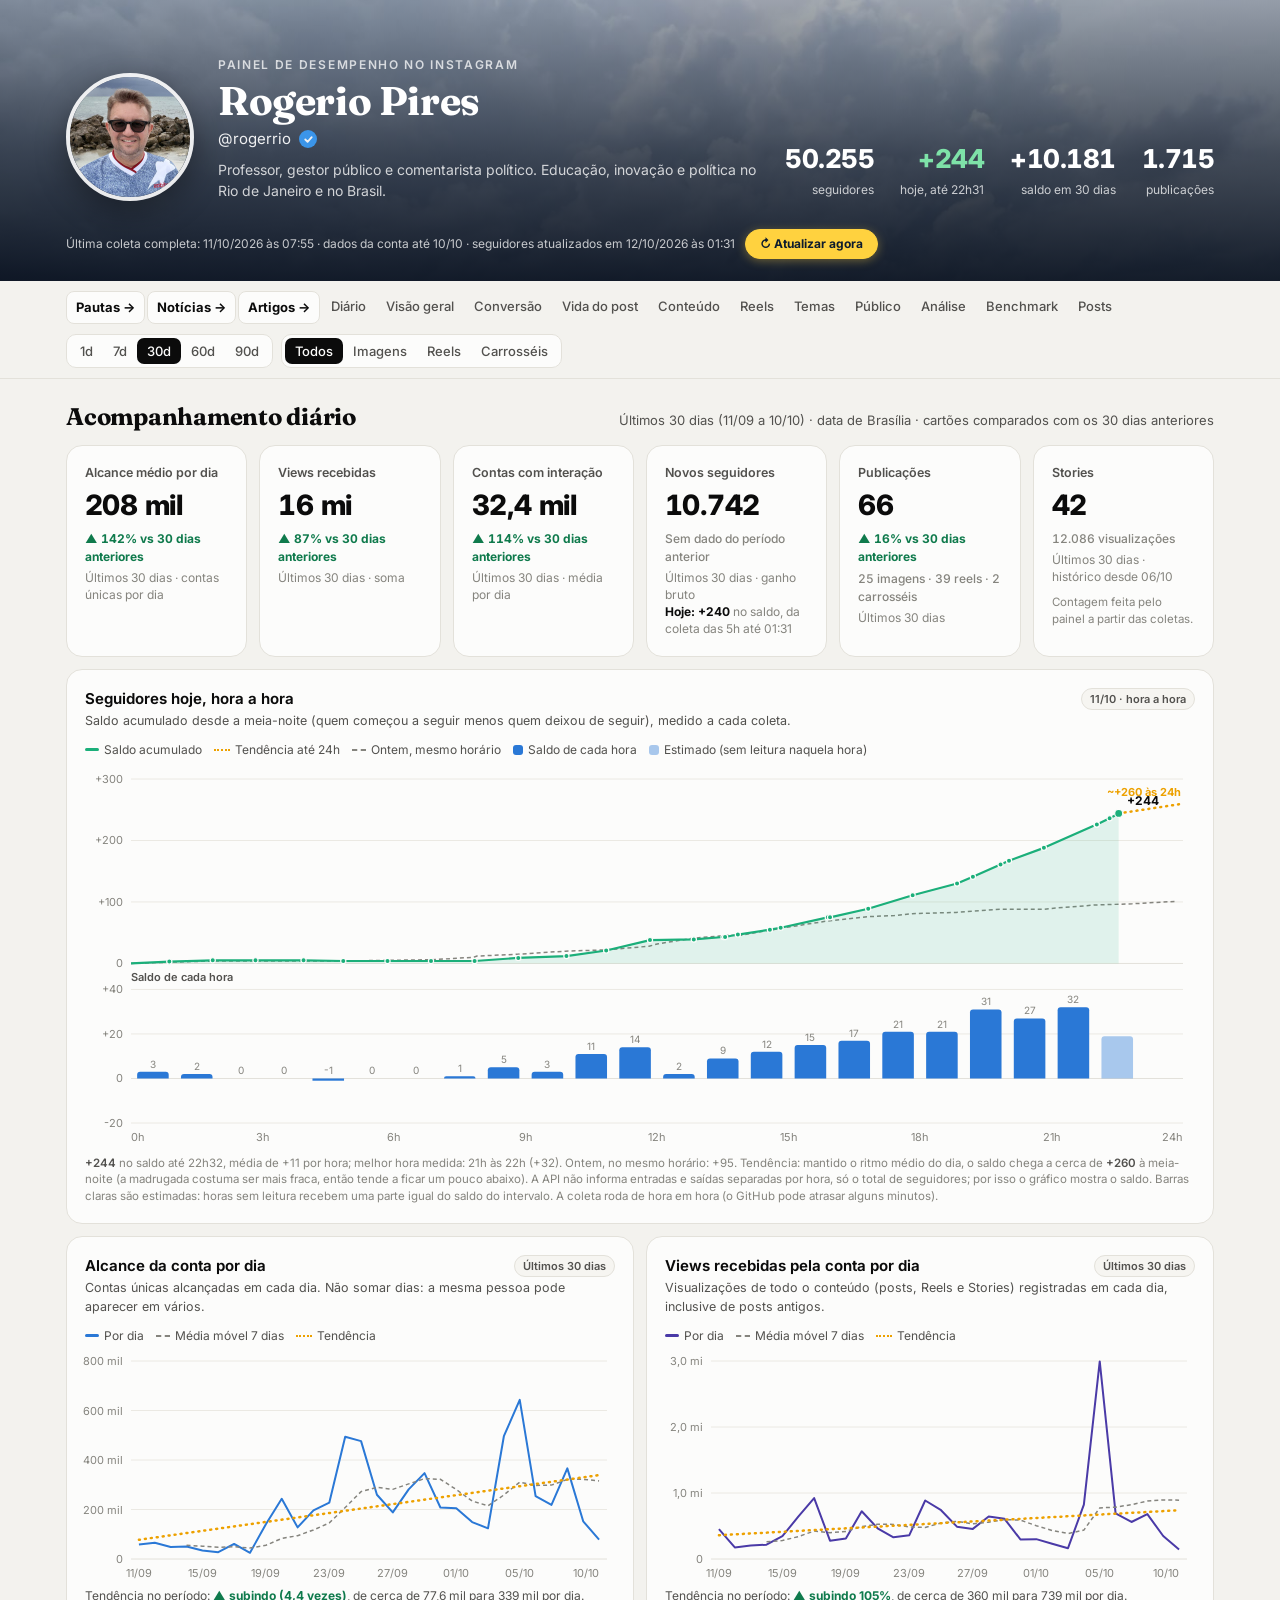
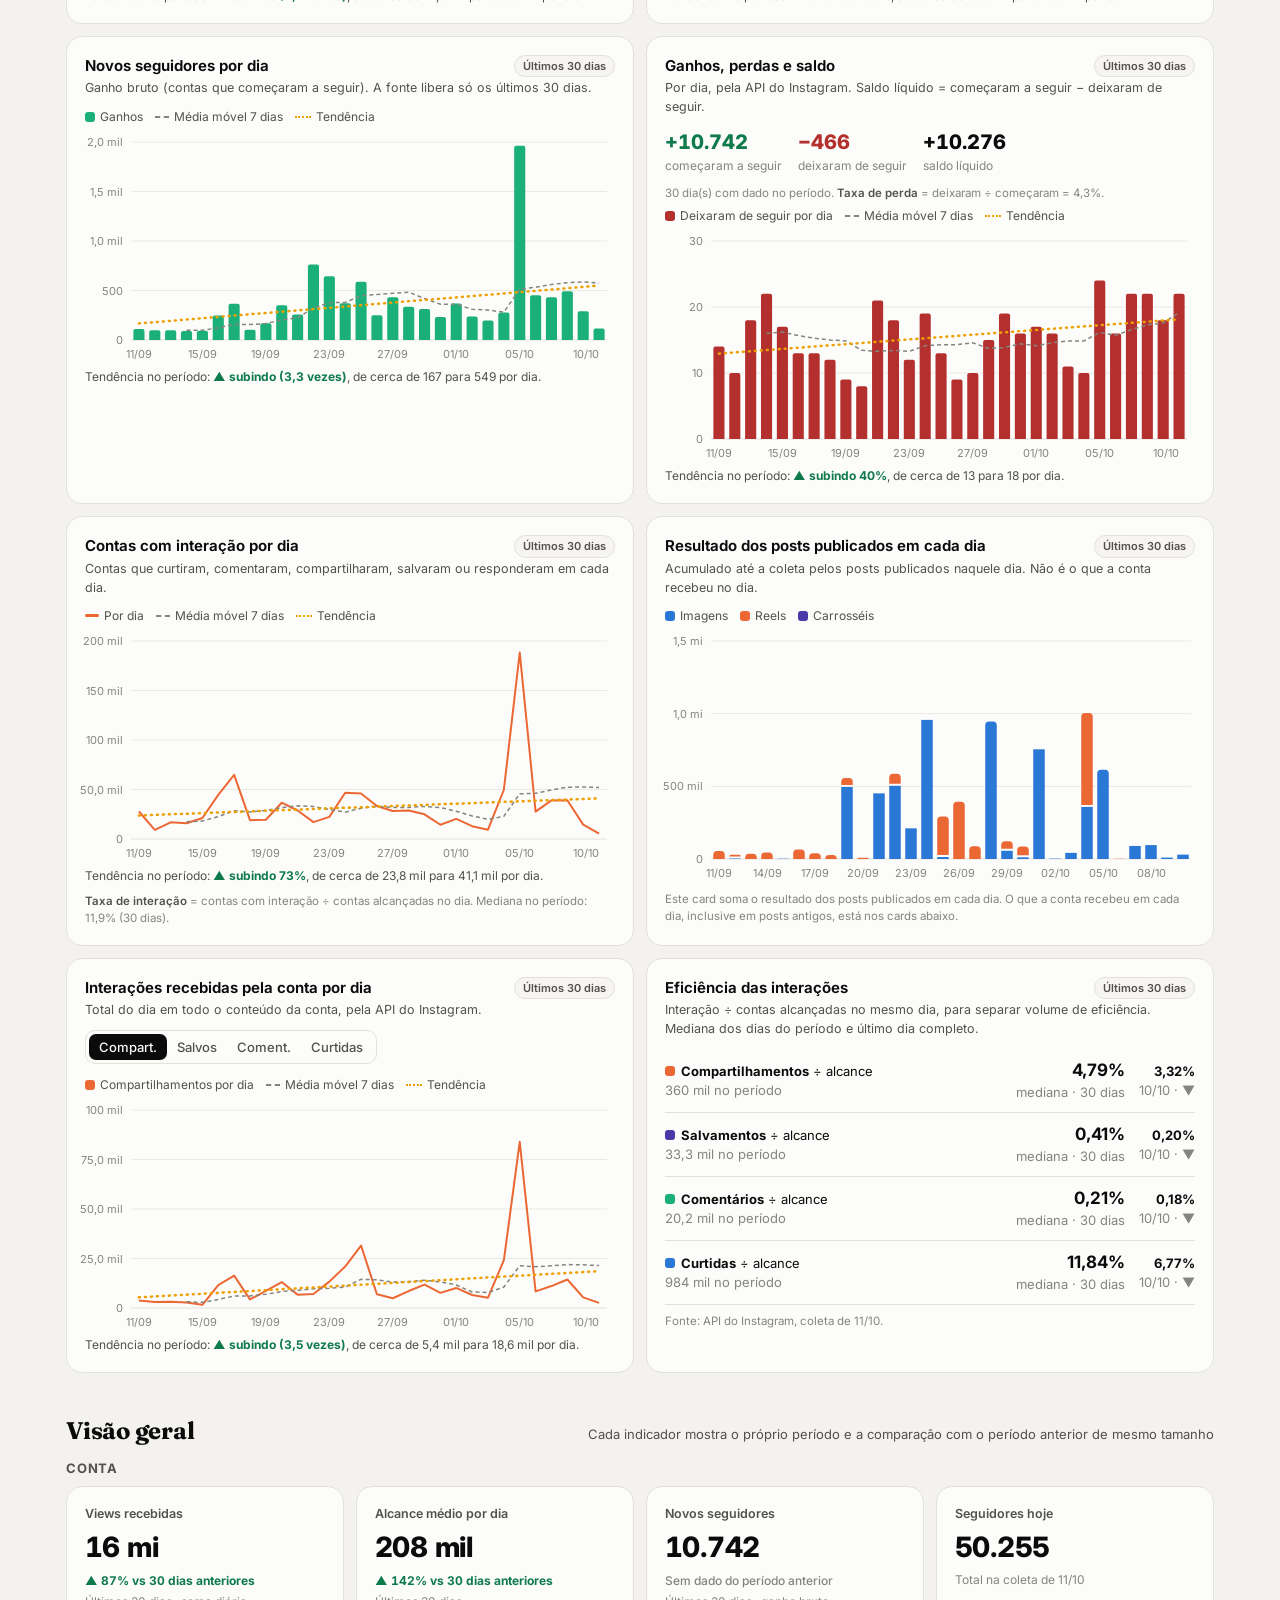
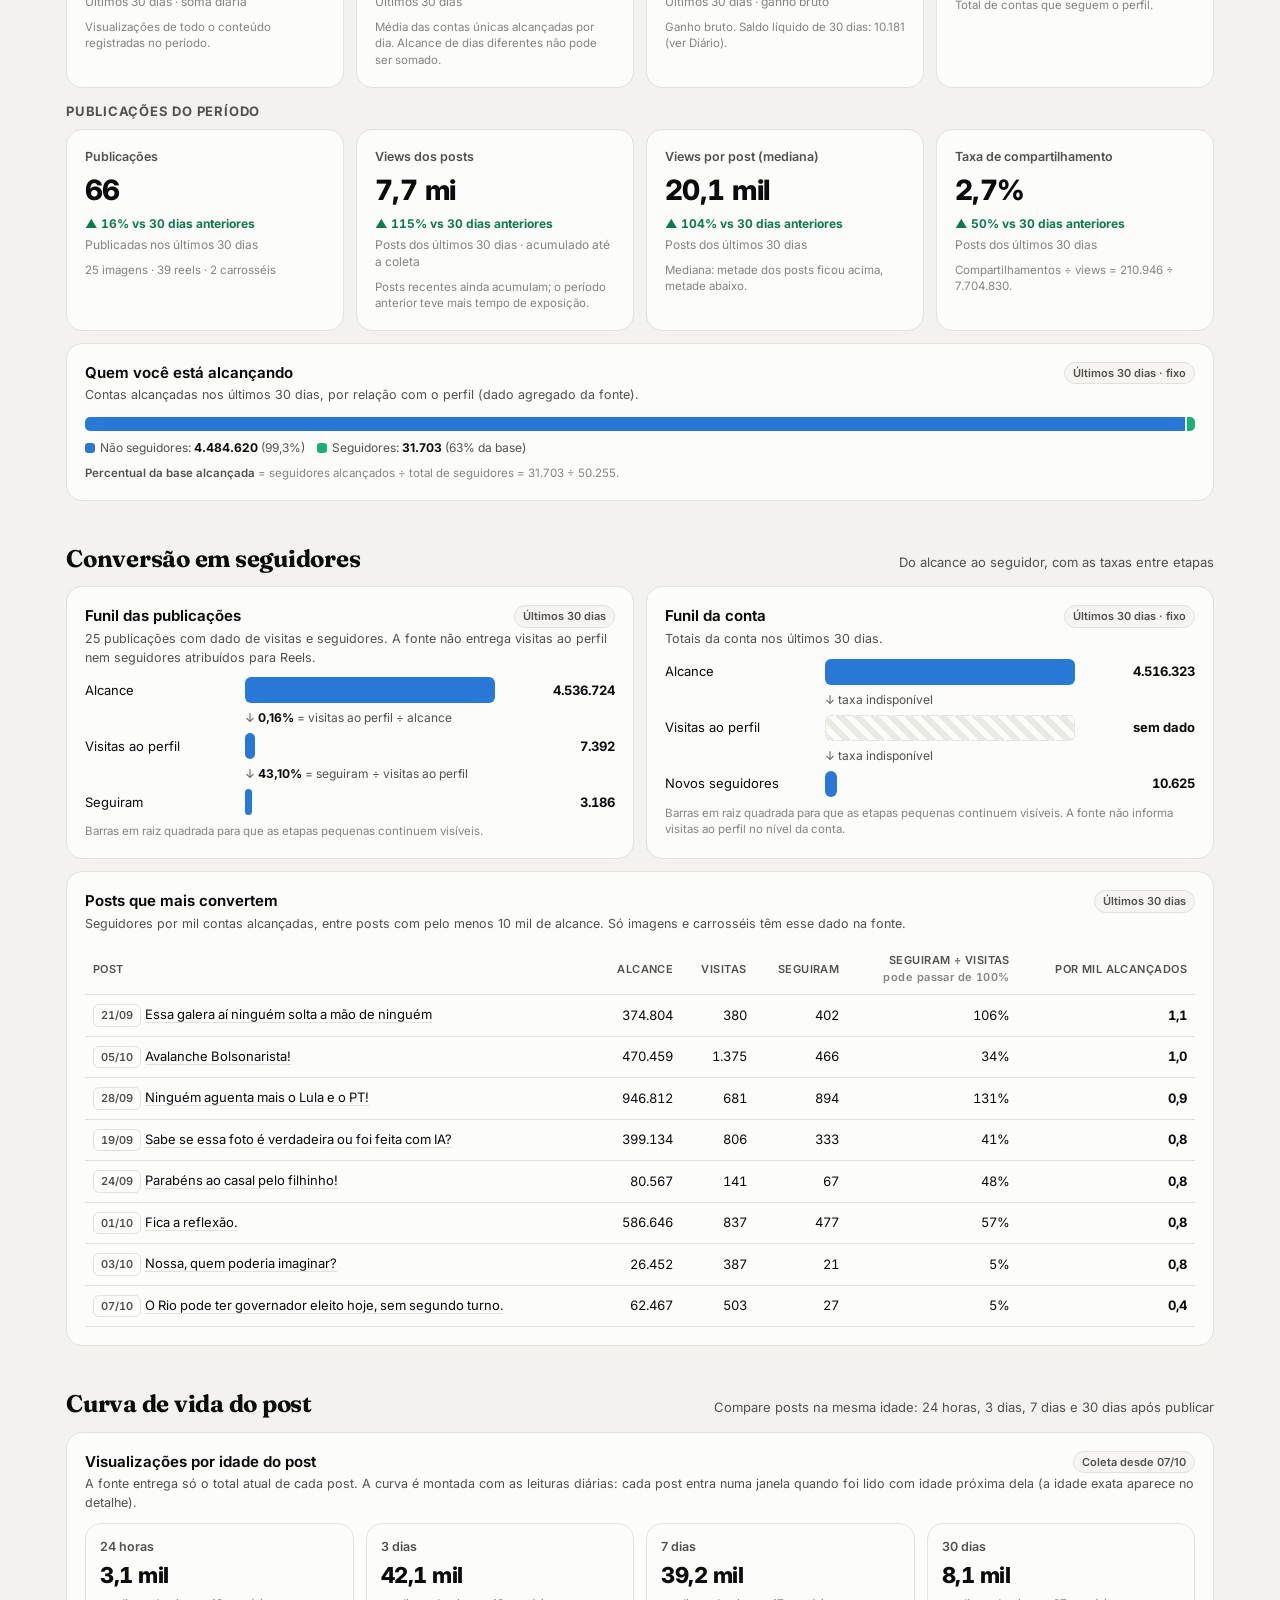
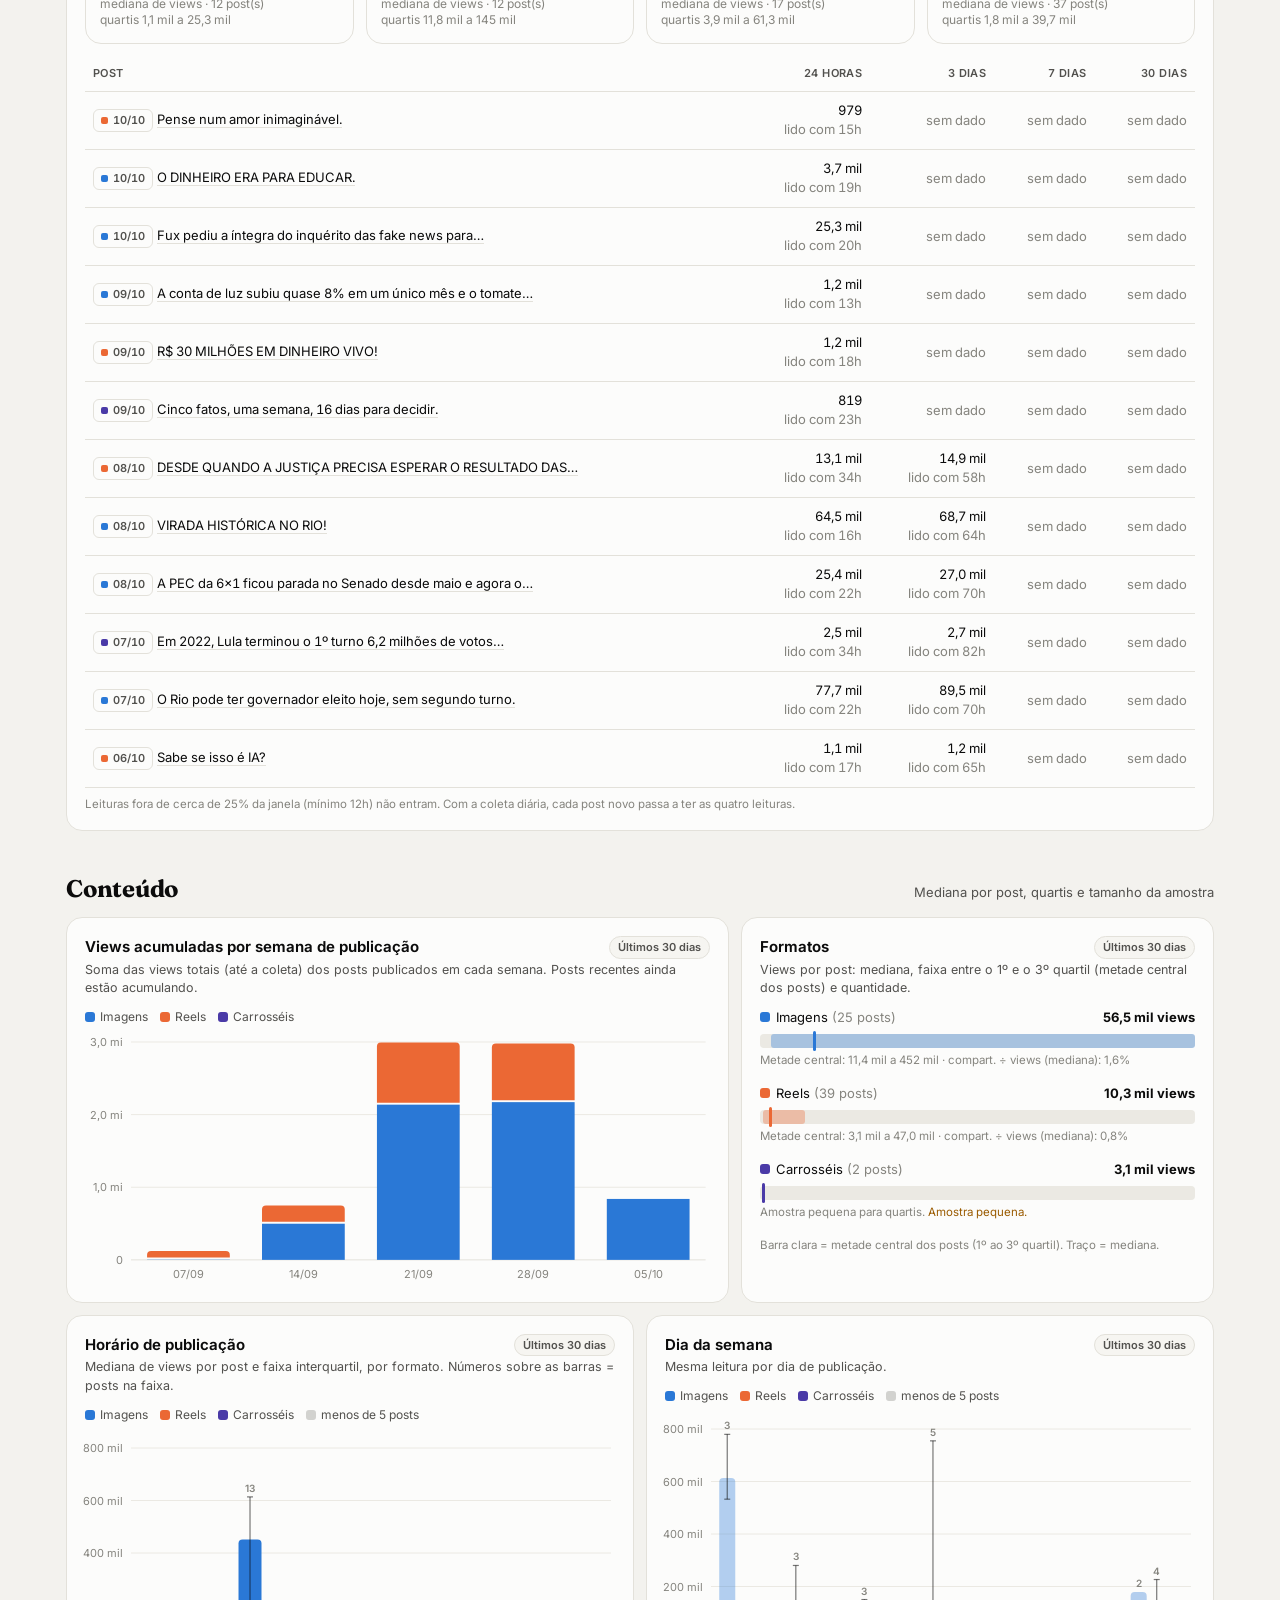
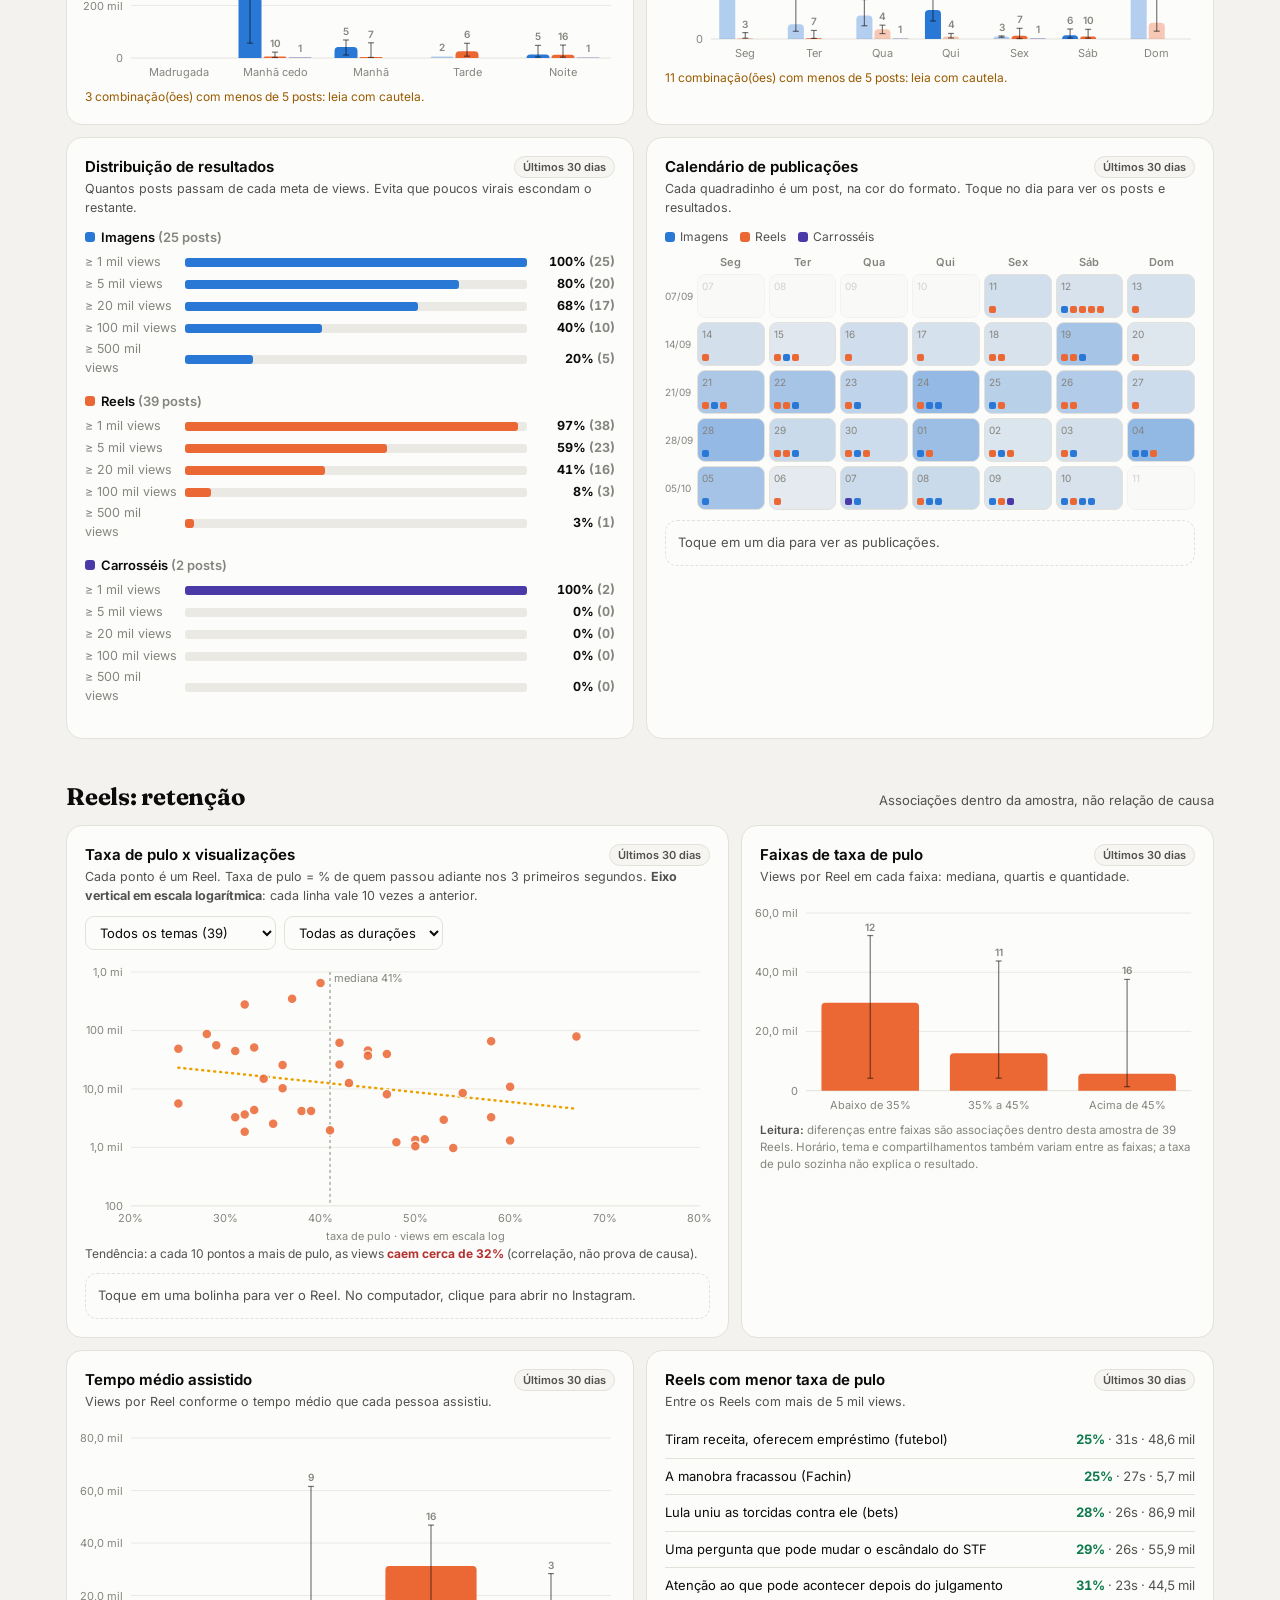
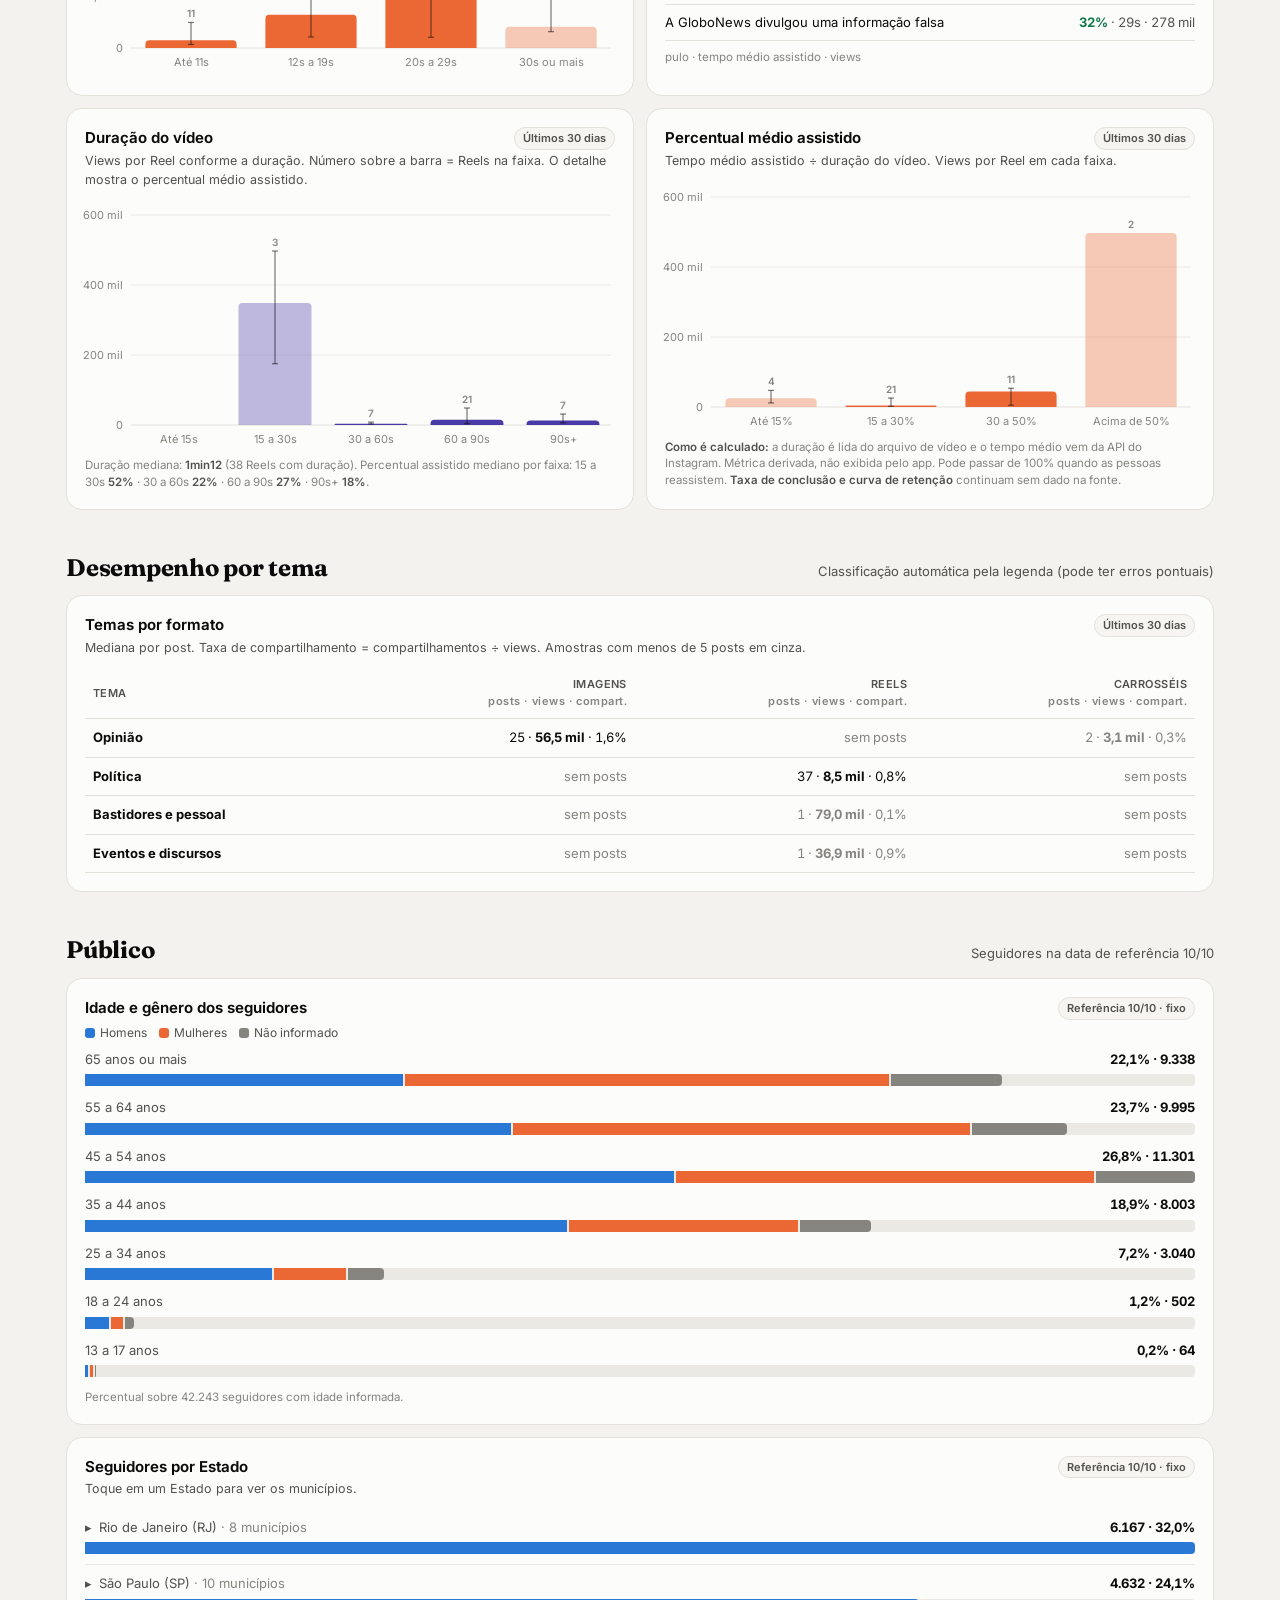
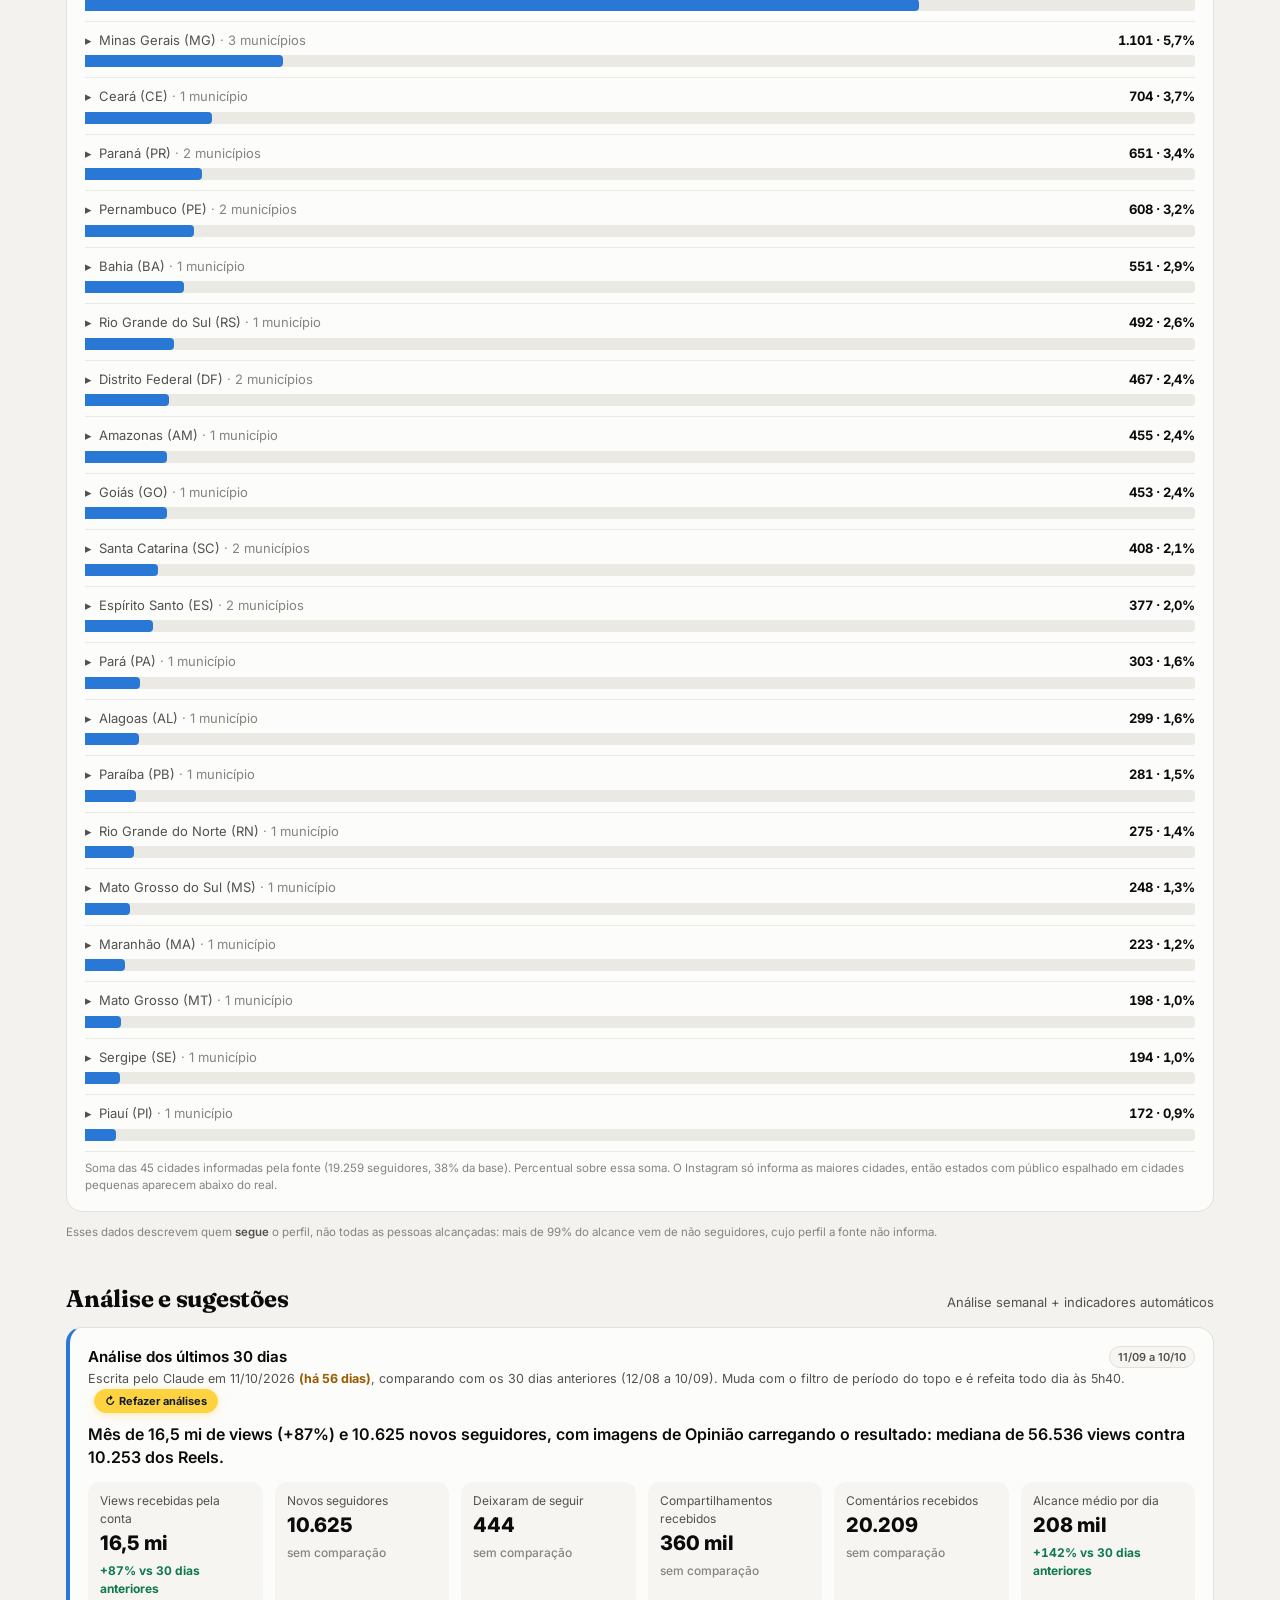
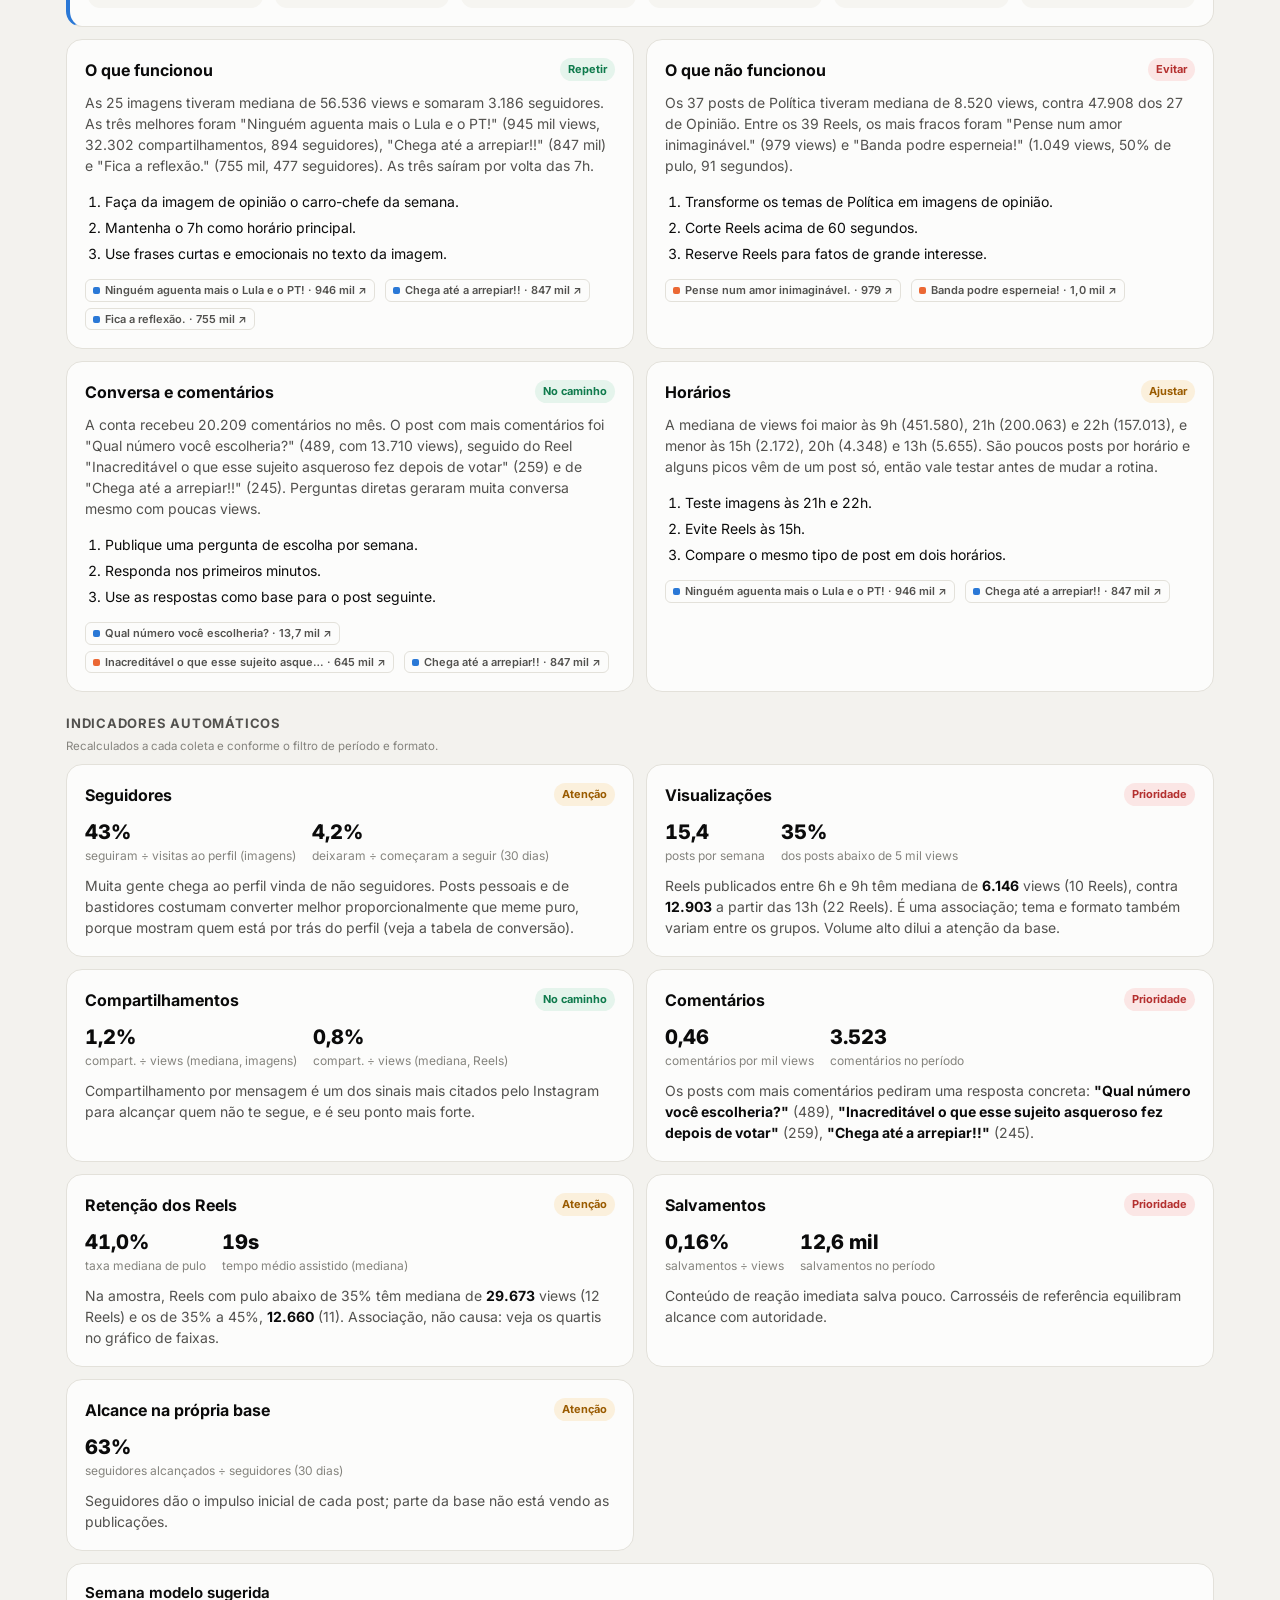
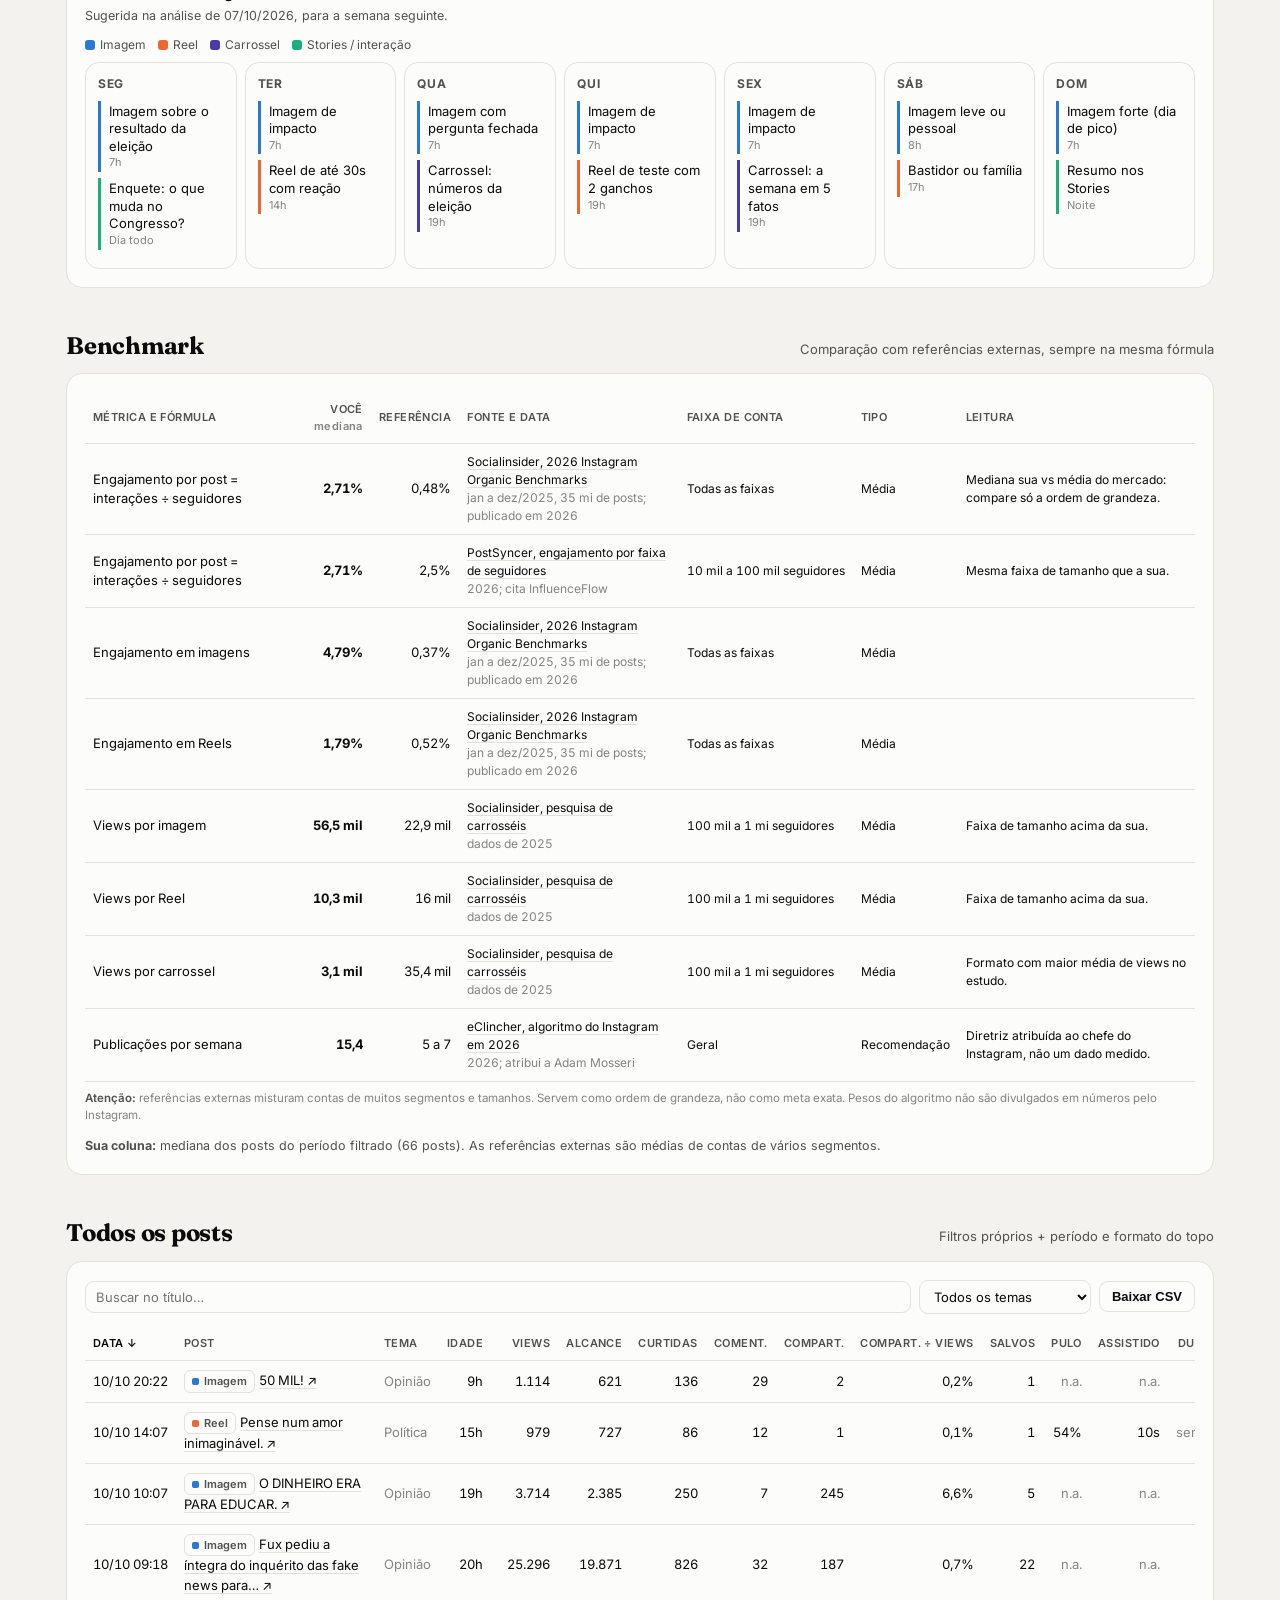
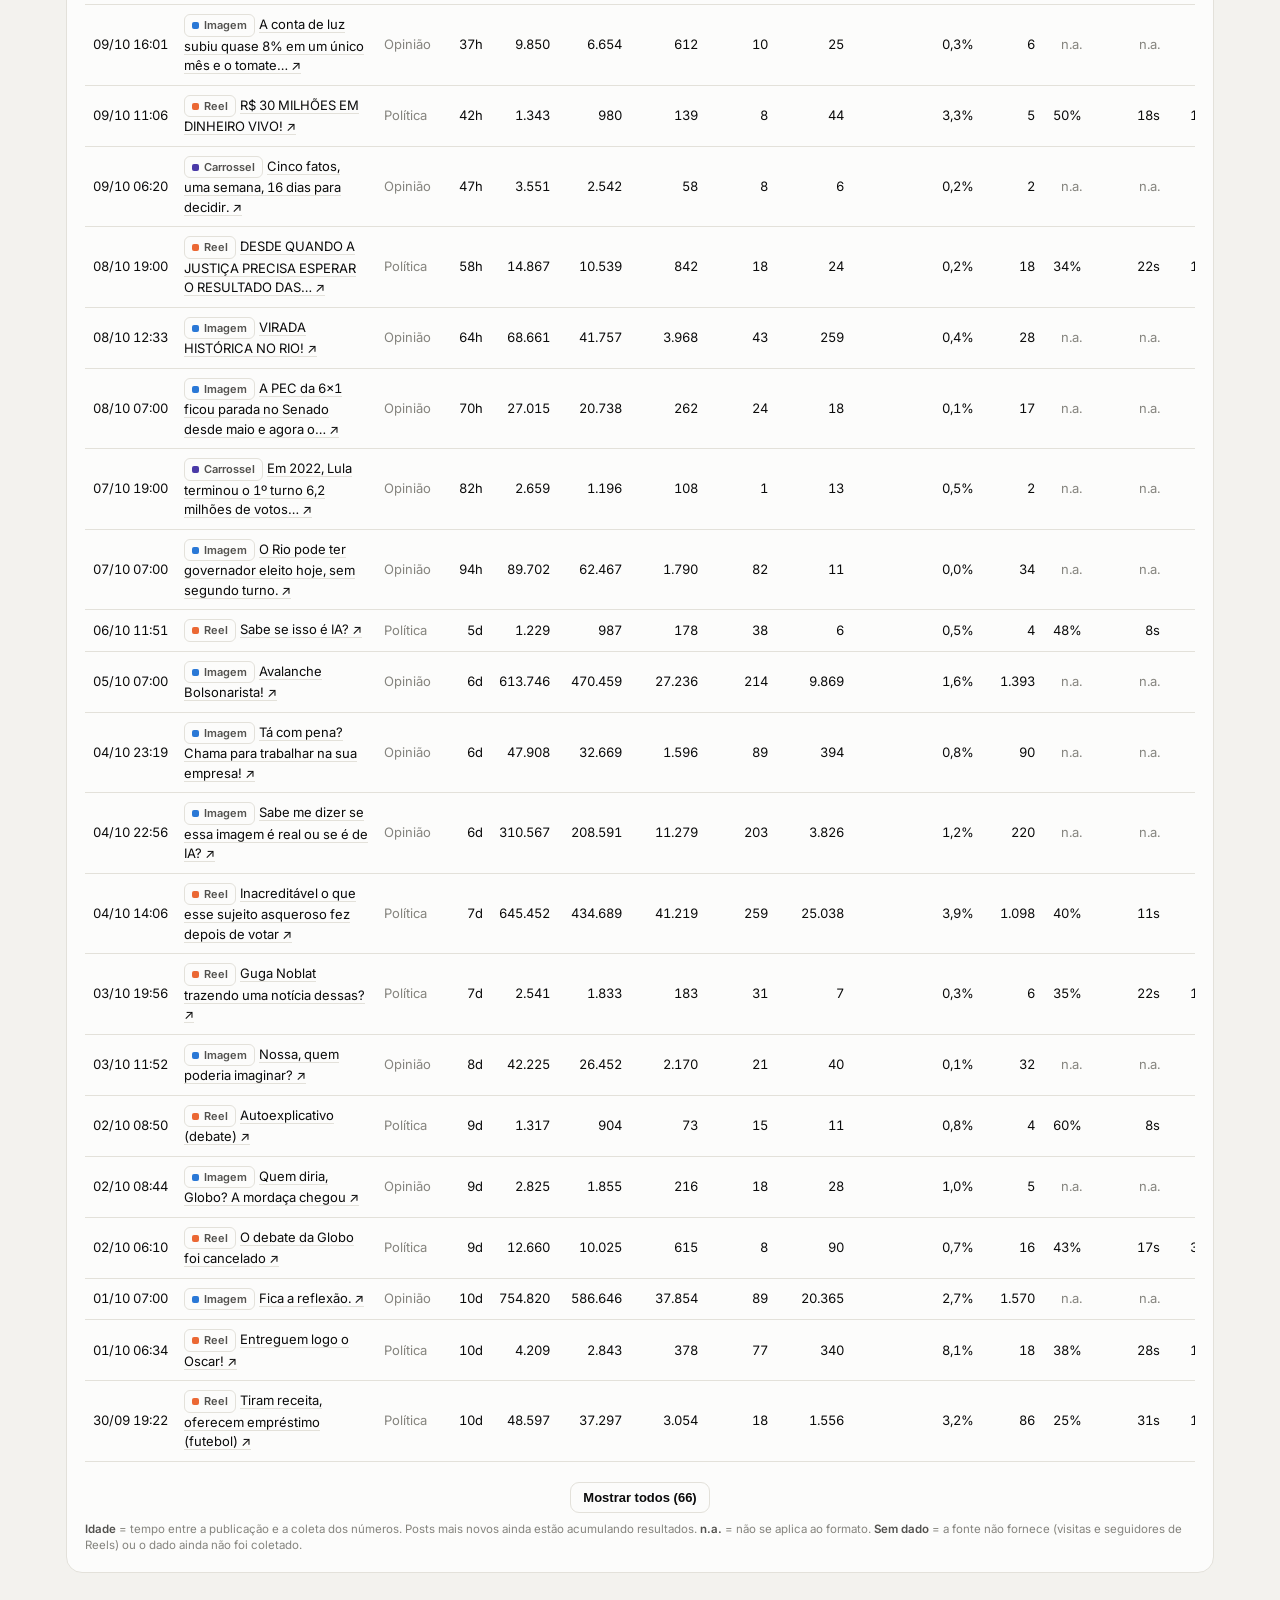
==== commit 4ff130e1: "Métricas: saldo de seguidores de hoje no topo da página Co-Authored-By: Claude Opus 5.5 <noreply@ant" ====
--- a/index.html
+++ b/index.html
@@ -1010,14 +1010,22 @@
   const hm=x=>x.toLocaleTimeString("pt-BR",{hour:"2-digit",minute:"2-digit"});
   const au=d.account_updated?new Date(d.account_updated):null;
   $("#updated").textContent=`Última coleta completa: ${u.toLocaleDateString("pt-BR")} às ${hm(u)} · dados da conta até ${dBR(d.period.end)}`+(au&&au>u?` · seguidores atualizados em ${au.toLocaleDateString("pt-BR")} às ${hm(au)}`:"");
-  $("#hero-stats").innerHTML=`<div><b>${full(d.account.followers)}</b><span>seguidores</span></div><div><b>+${full(d.follows_30d.gained-d.follows_30d.lost)}</b><span>saldo em 30 dias</span></div><div><b>${full(d.account.media_count)}</b><span>publicações</span></div>`;
+  heroStats(d);
   plan();renderLimits();render();let t;addEventListener("resize",()=>{clearTimeout(t);t=setTimeout(render,150)})
 }).catch(err=>{$("#updated").textContent="Não foi possível carregar os dados agora. Tente recarregar a página.";document.querySelector("main").insertAdjacentHTML("afterbegin",`<div class="empty" style="margin-bottom:20px">Erro ao carregar data.json (${err.message}).</div>`)});
 
 /* ---------- botão Atualizar agora ---------- */
+/* saldo de seguidores de hoje (desde a meia-noite), a partir das leituras de hora em hora */
+function todayGain(d){const P=(d.intraday||[]);if(!P.length)return null;
+  const last=P[P.length-1],day=last[0].slice(0,10),start=new Date(day+"T00:00:00-03:00");
+  const before=P.filter(x=>x[0]<day+"T00:00"),b=before[before.length-1],okB=b&&(start-new Date(b[0]))<=3*36e5;
+  const first=P.find(x=>x[0].slice(0,10)===day),base=okB?b[1]:first[1];
+  return{n:last[1]-base,hm:last[0].slice(11,16).replace(":","h"),exact:okB}}
+function heroStats(d){const g=todayGain(d);
+  $("#hero-stats").innerHTML=`<div><b>${full(d.account.followers)}</b><span>seguidores</span></div>${g?`<div title="Saldo desde a meia-noite (quem começou a seguir menos quem deixou), até a última leitura"><b style="color:${g.n>=0?"#7ee2a8":"#ff9a9a"}">${g.n>=0?"+":""}${full(g.n)}</b><span>hoje, até ${g.hm}</span></div>`:""}<div><b>+${full(d.follows_30d.gained-d.follows_30d.lost)}</b><span>saldo em 30 dias</span></div><div><b>${full(d.account.media_count)}</b><span>publicações</span></div>`}
 /* gráfico hora a hora: confere a cada 3 minutos se há leitura nova e redesenha sem recarregar a página */
 setInterval(async()=>{if(document.hidden||!D)return;try{const d=await fetch("data.json?"+Date.now(),{cache:"no-store"}).then(r=>r.json());
-  if(d.intraday&&JSON.stringify(d.intraday.slice(-1))!==JSON.stringify((D.intraday||[]).slice(-1))){D.intraday=d.intraday;D.account=d.account;D.account_updated=d.account_updated;intraday()}}catch(e){}},180000);
+  if(d.intraday&&JSON.stringify(d.intraday.slice(-1))!==JSON.stringify((D.intraday||[]).slice(-1))){D.intraday=d.intraday;D.account=d.account;D.account_updated=d.account_updated;intraday();heroStats(D)}}catch(e){}},180000);
 Painel.wire({btn:document.getElementById("refresh"),st:document.getElementById("refresh-st"),job:"coleta",wf:"coleta-instagram.yml",minutes:10,
   stamp:()=>fetch("data.json?"+Date.now(),{cache:"no-store"}).then(r=>r.json()).then(d=>d.account_updated||d.updated),
   labels:{wait:"Aguardando o GitHub começar…",running:"Atualizando: buscando os dados no Instagram (1 a 2 minutos)…"}});
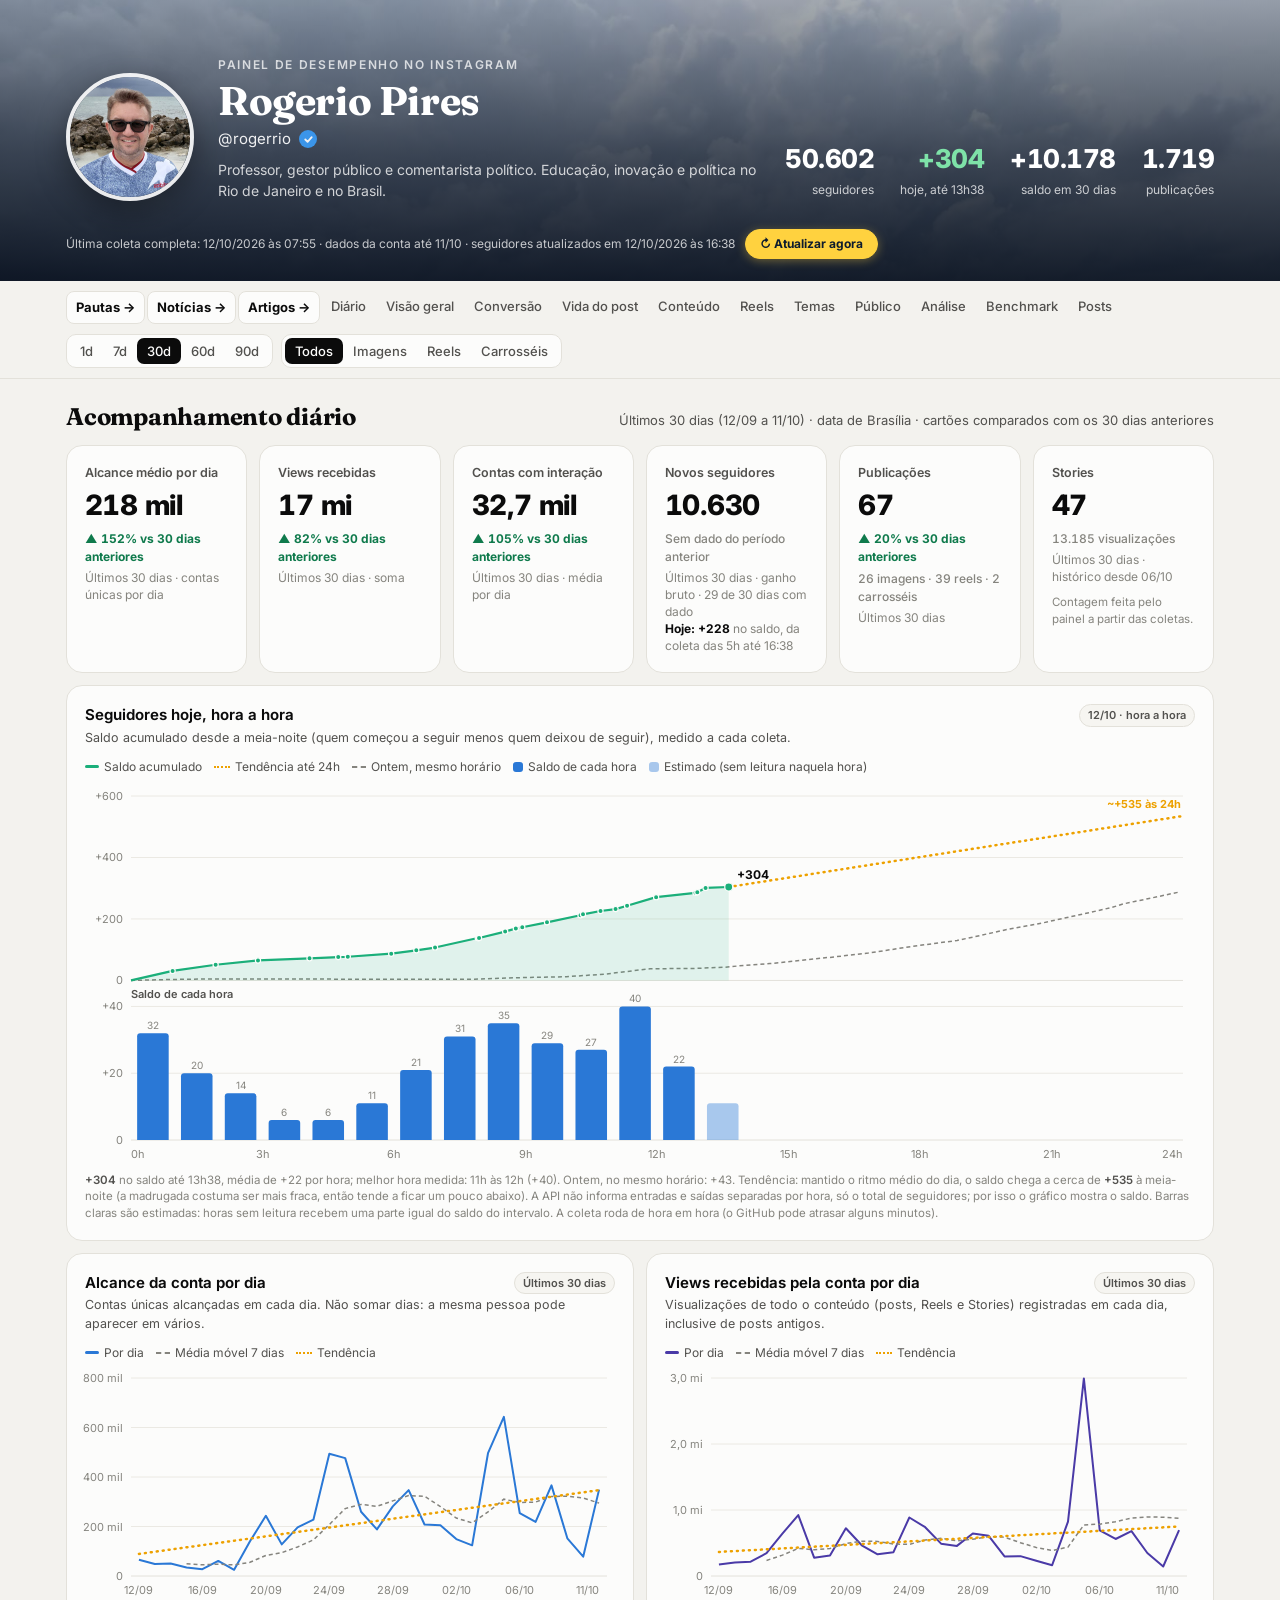
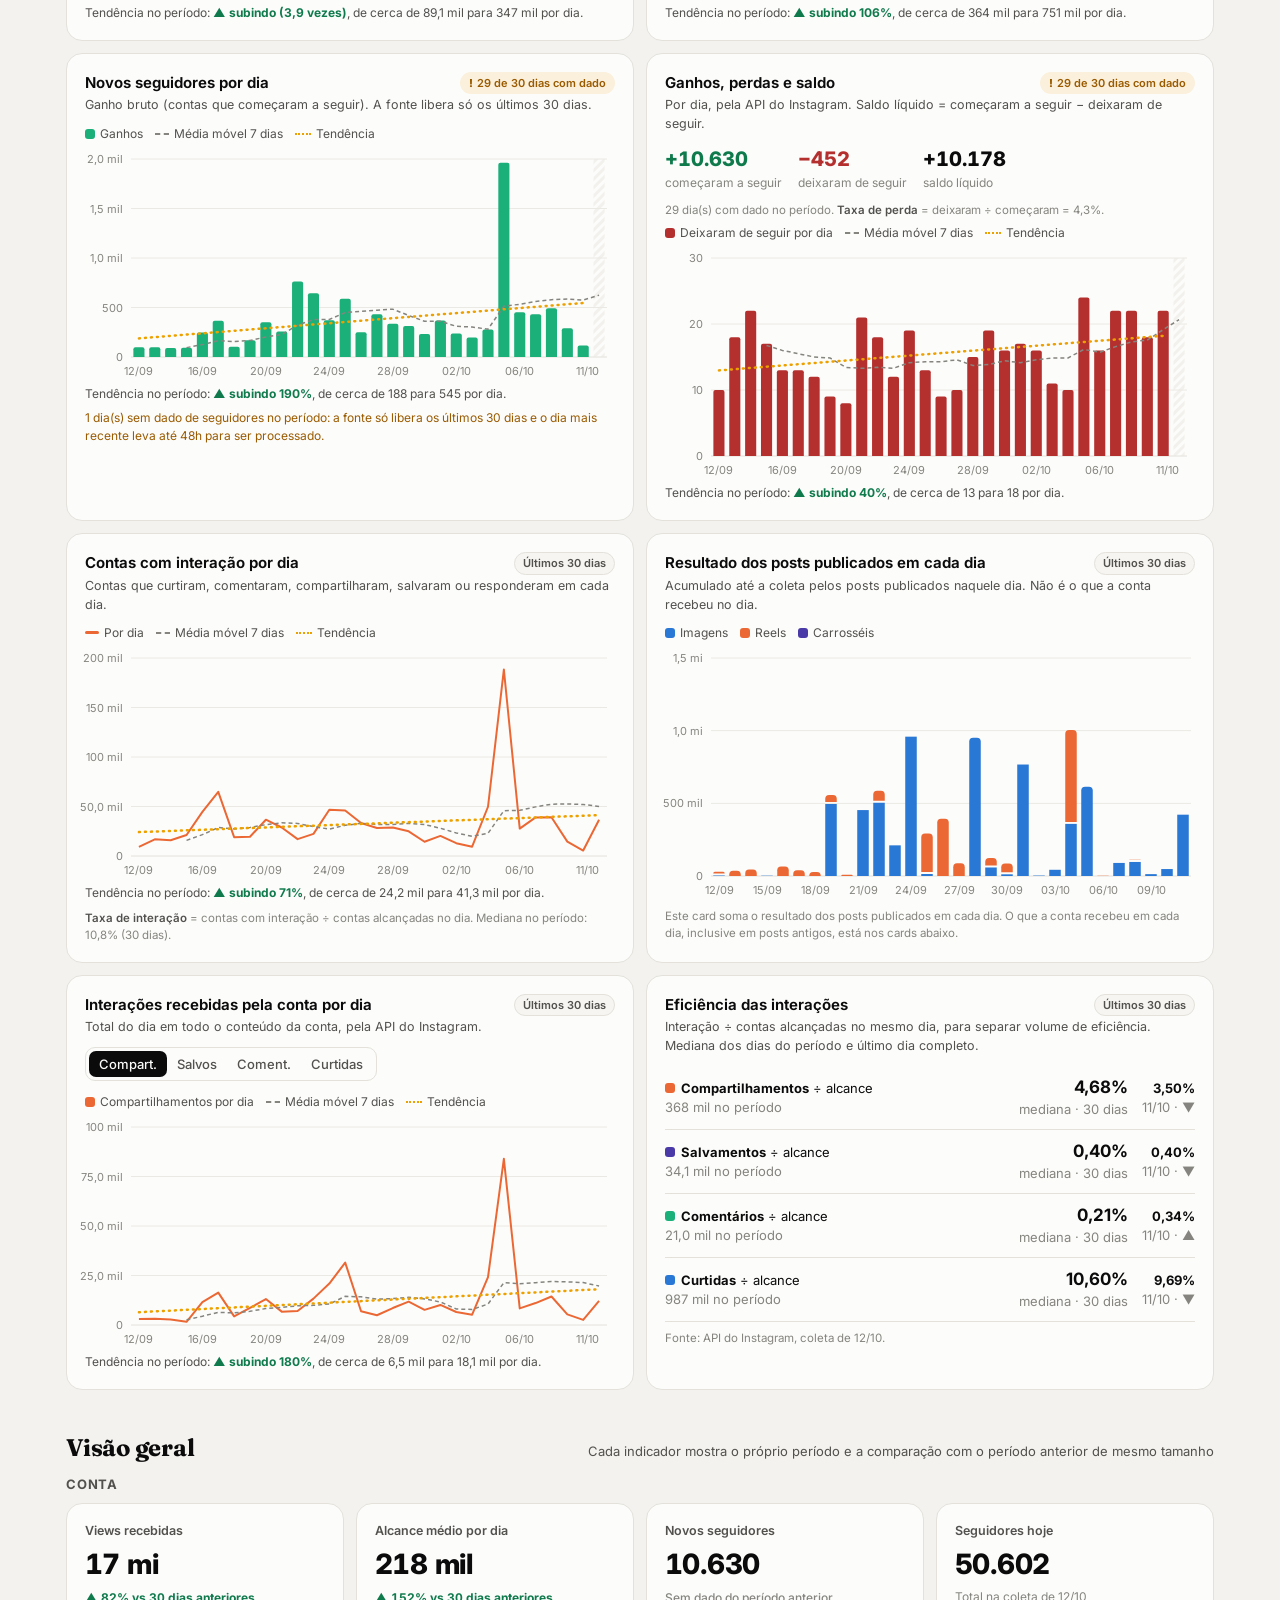
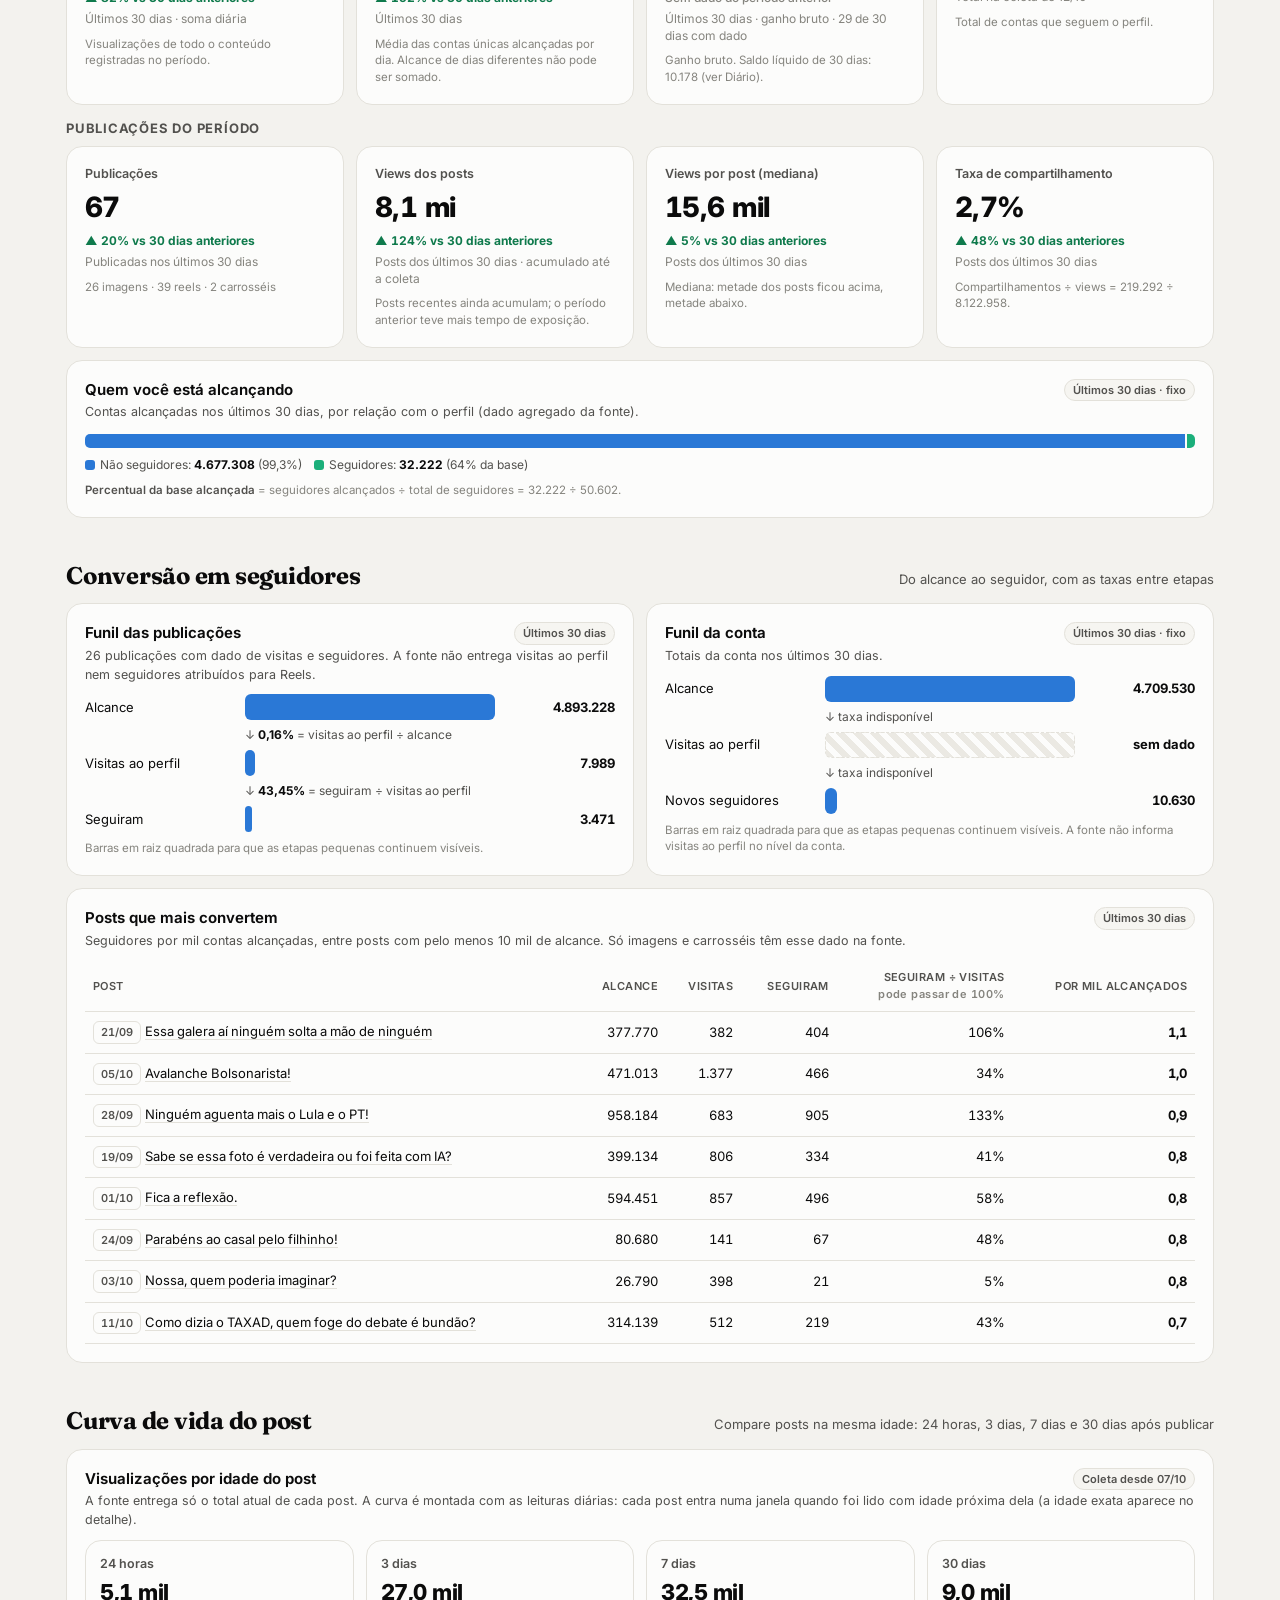
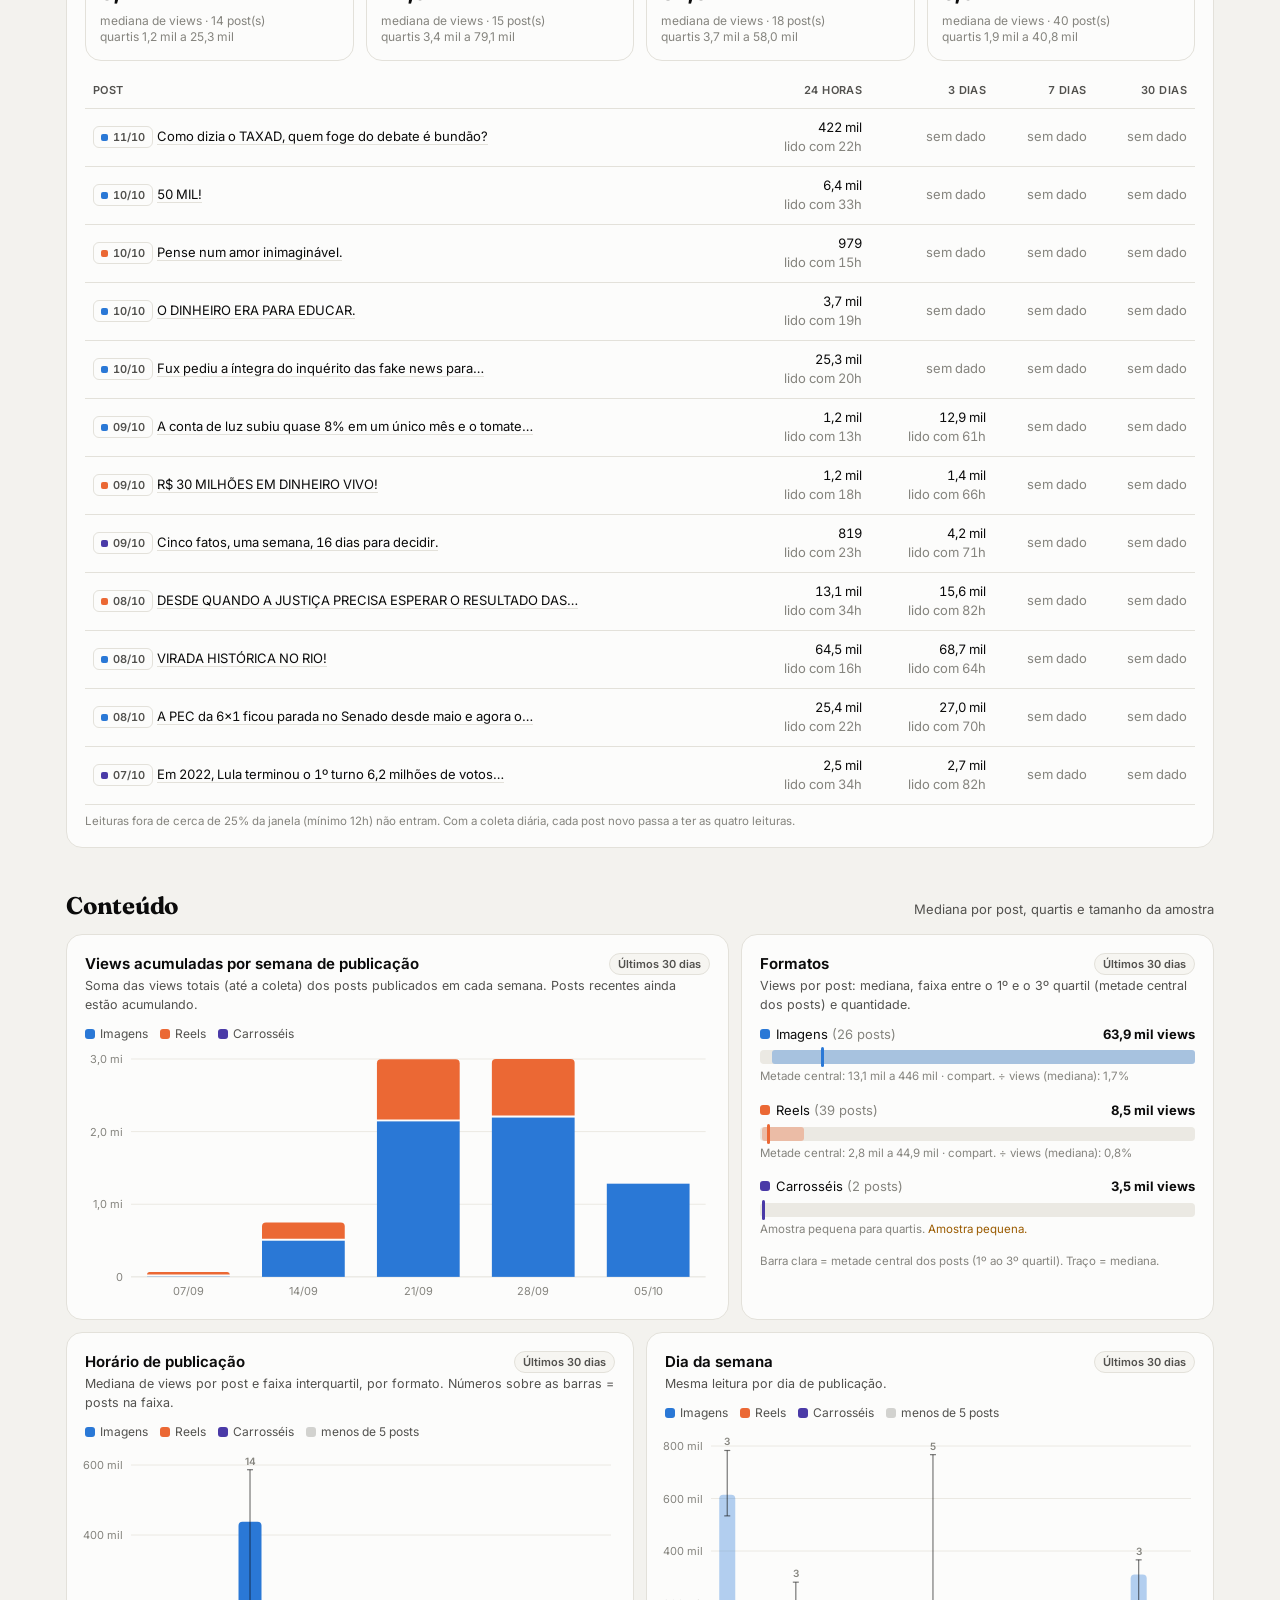
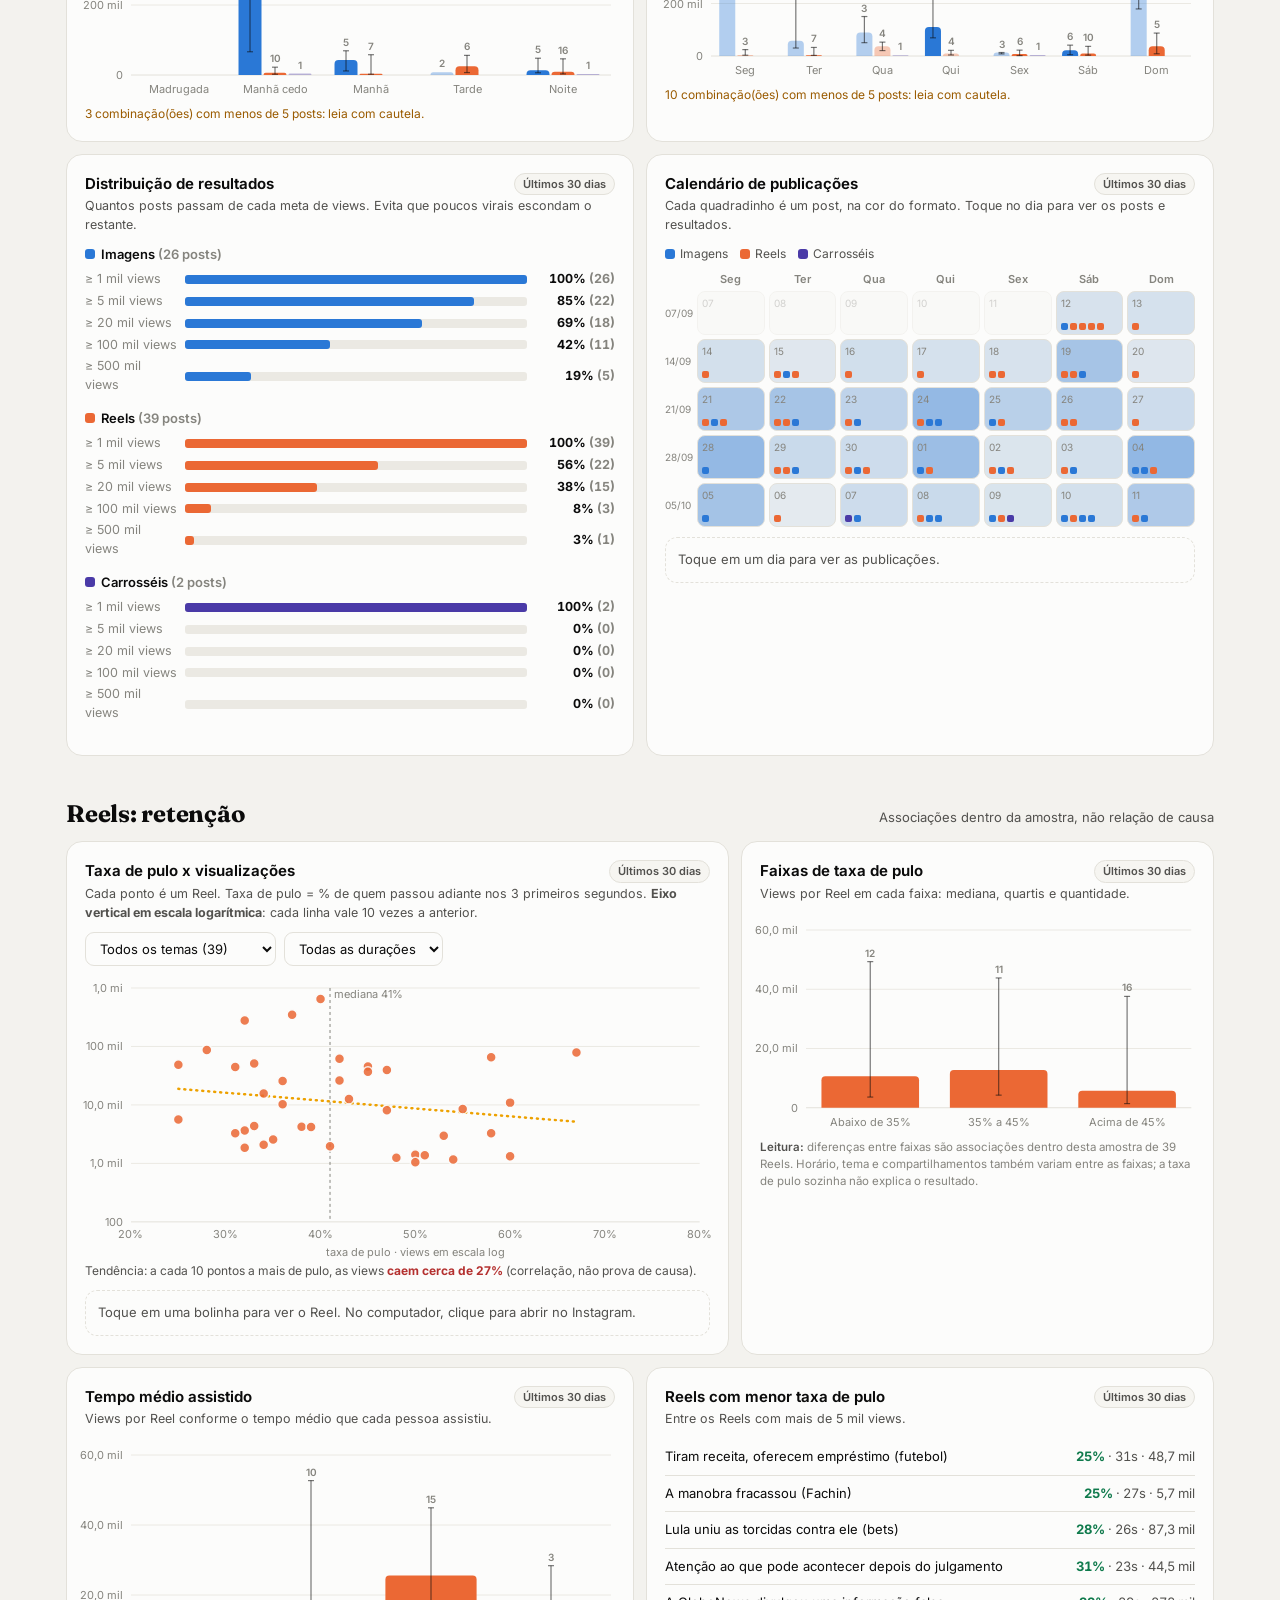
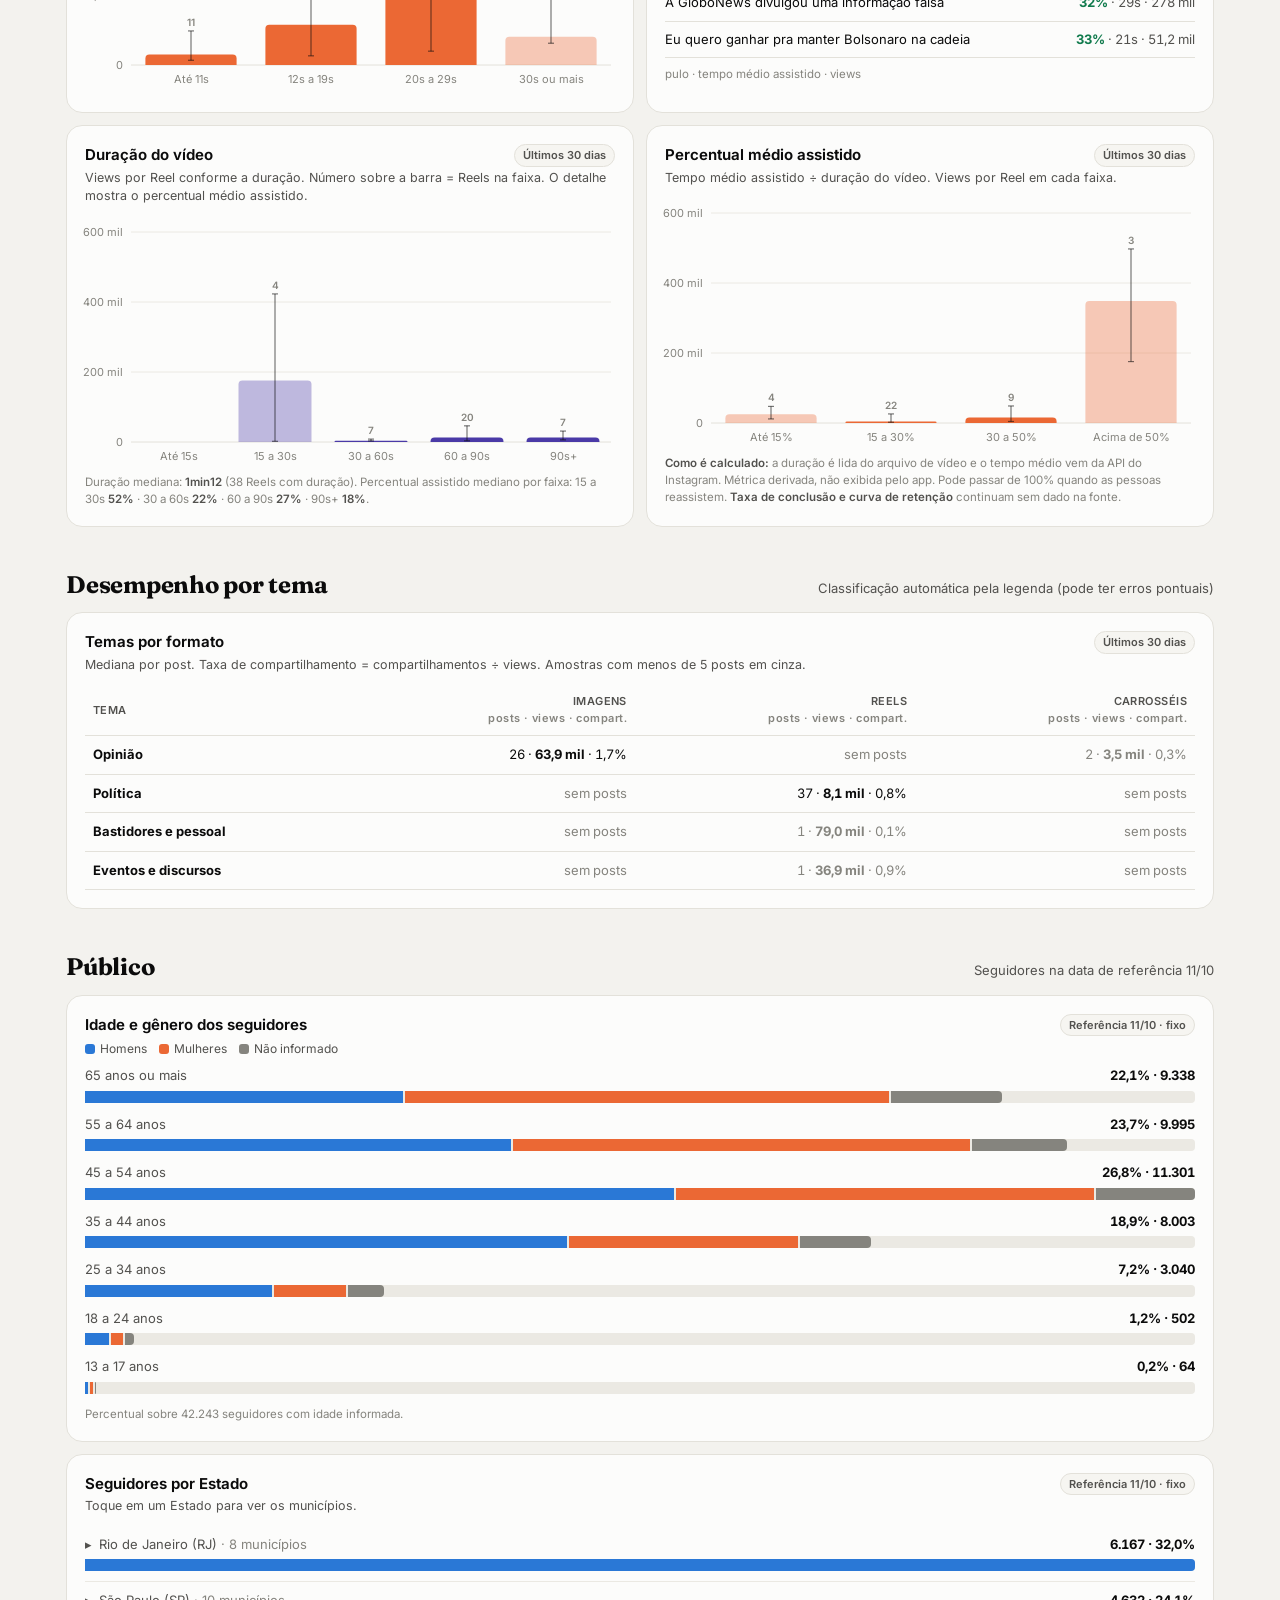
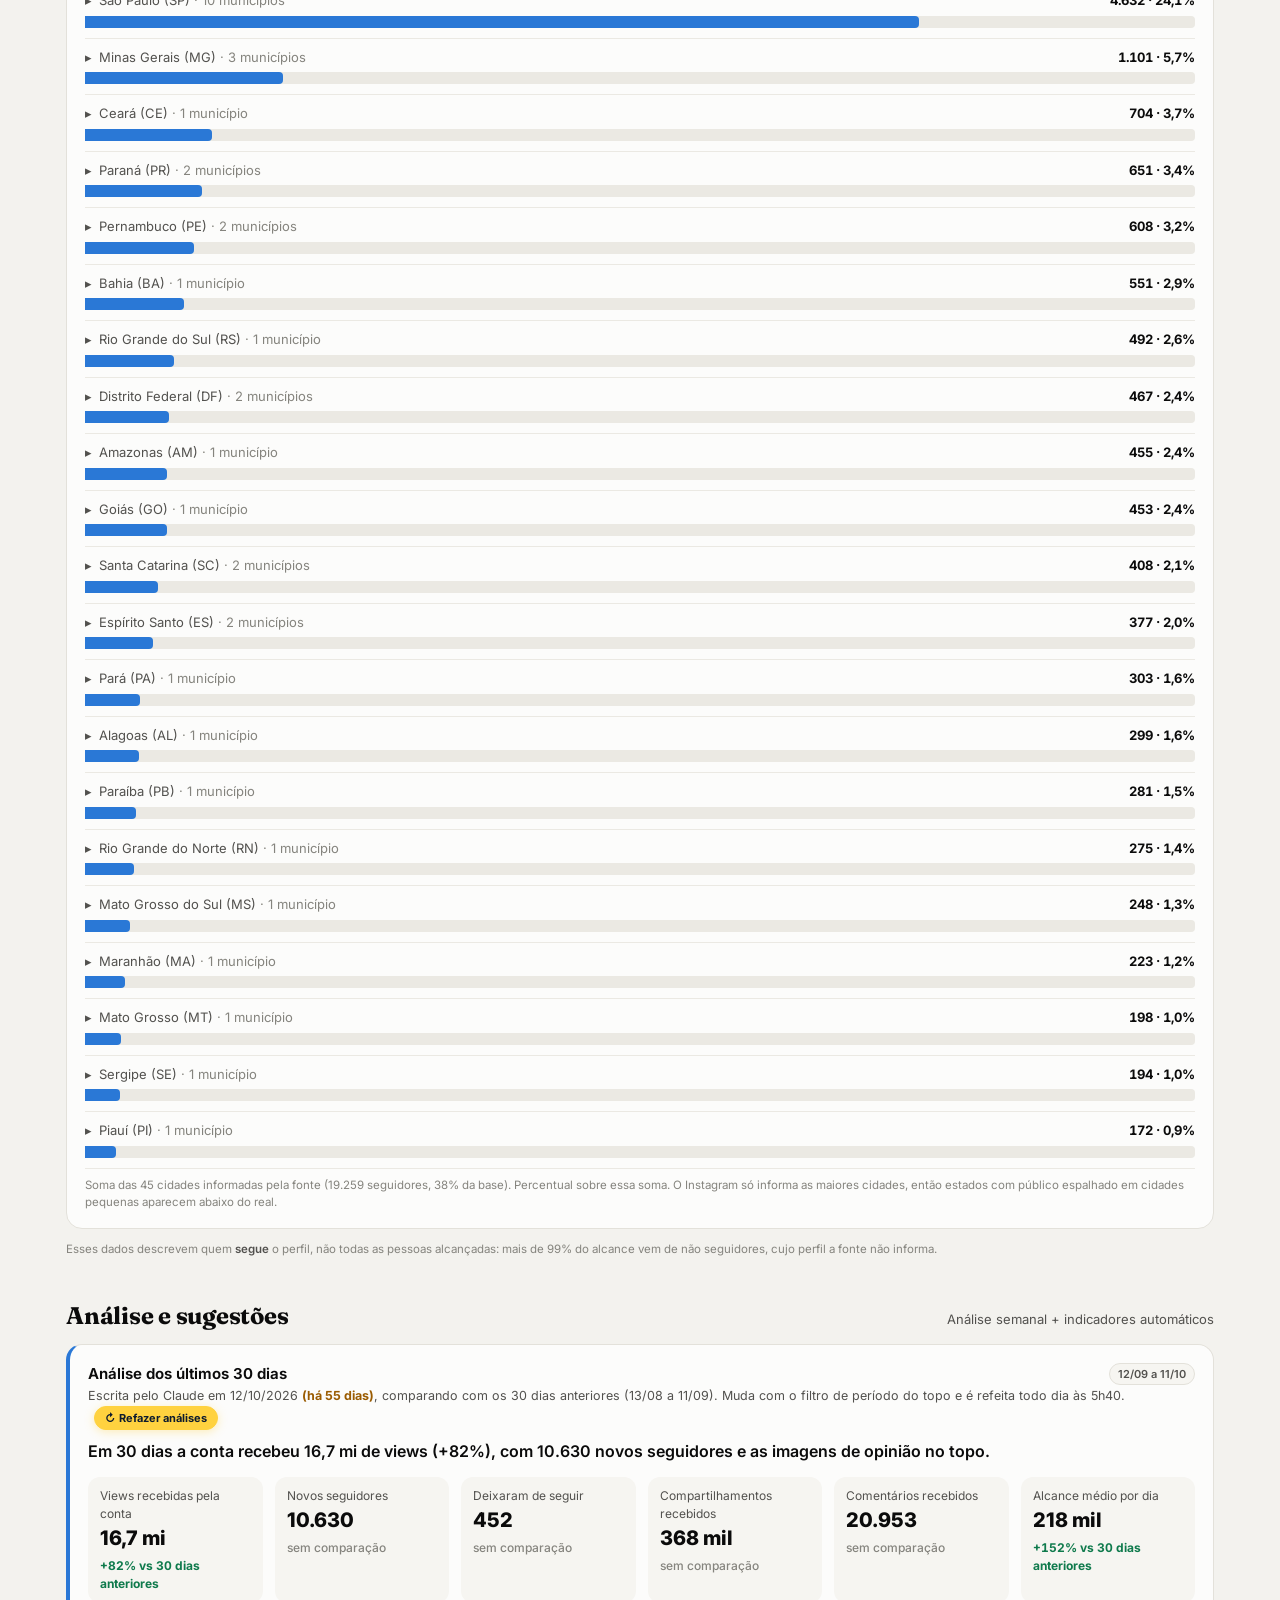
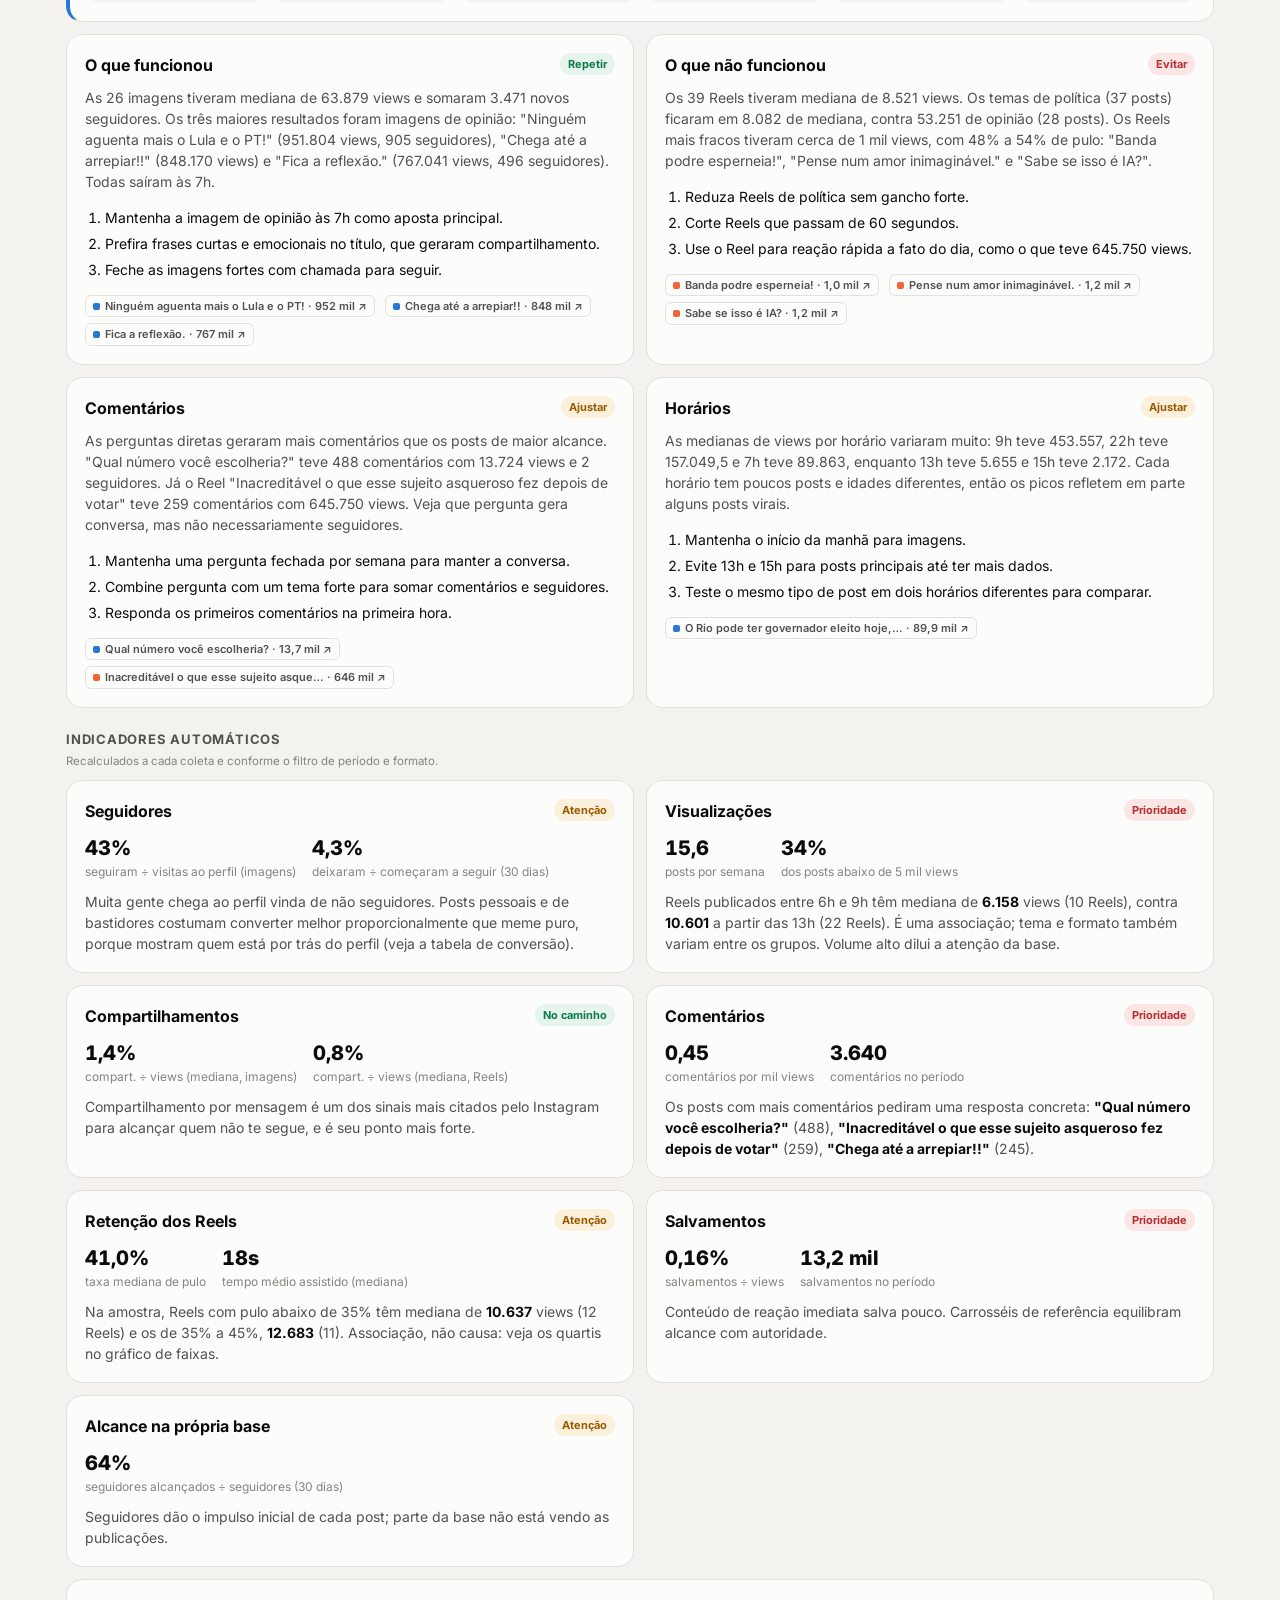
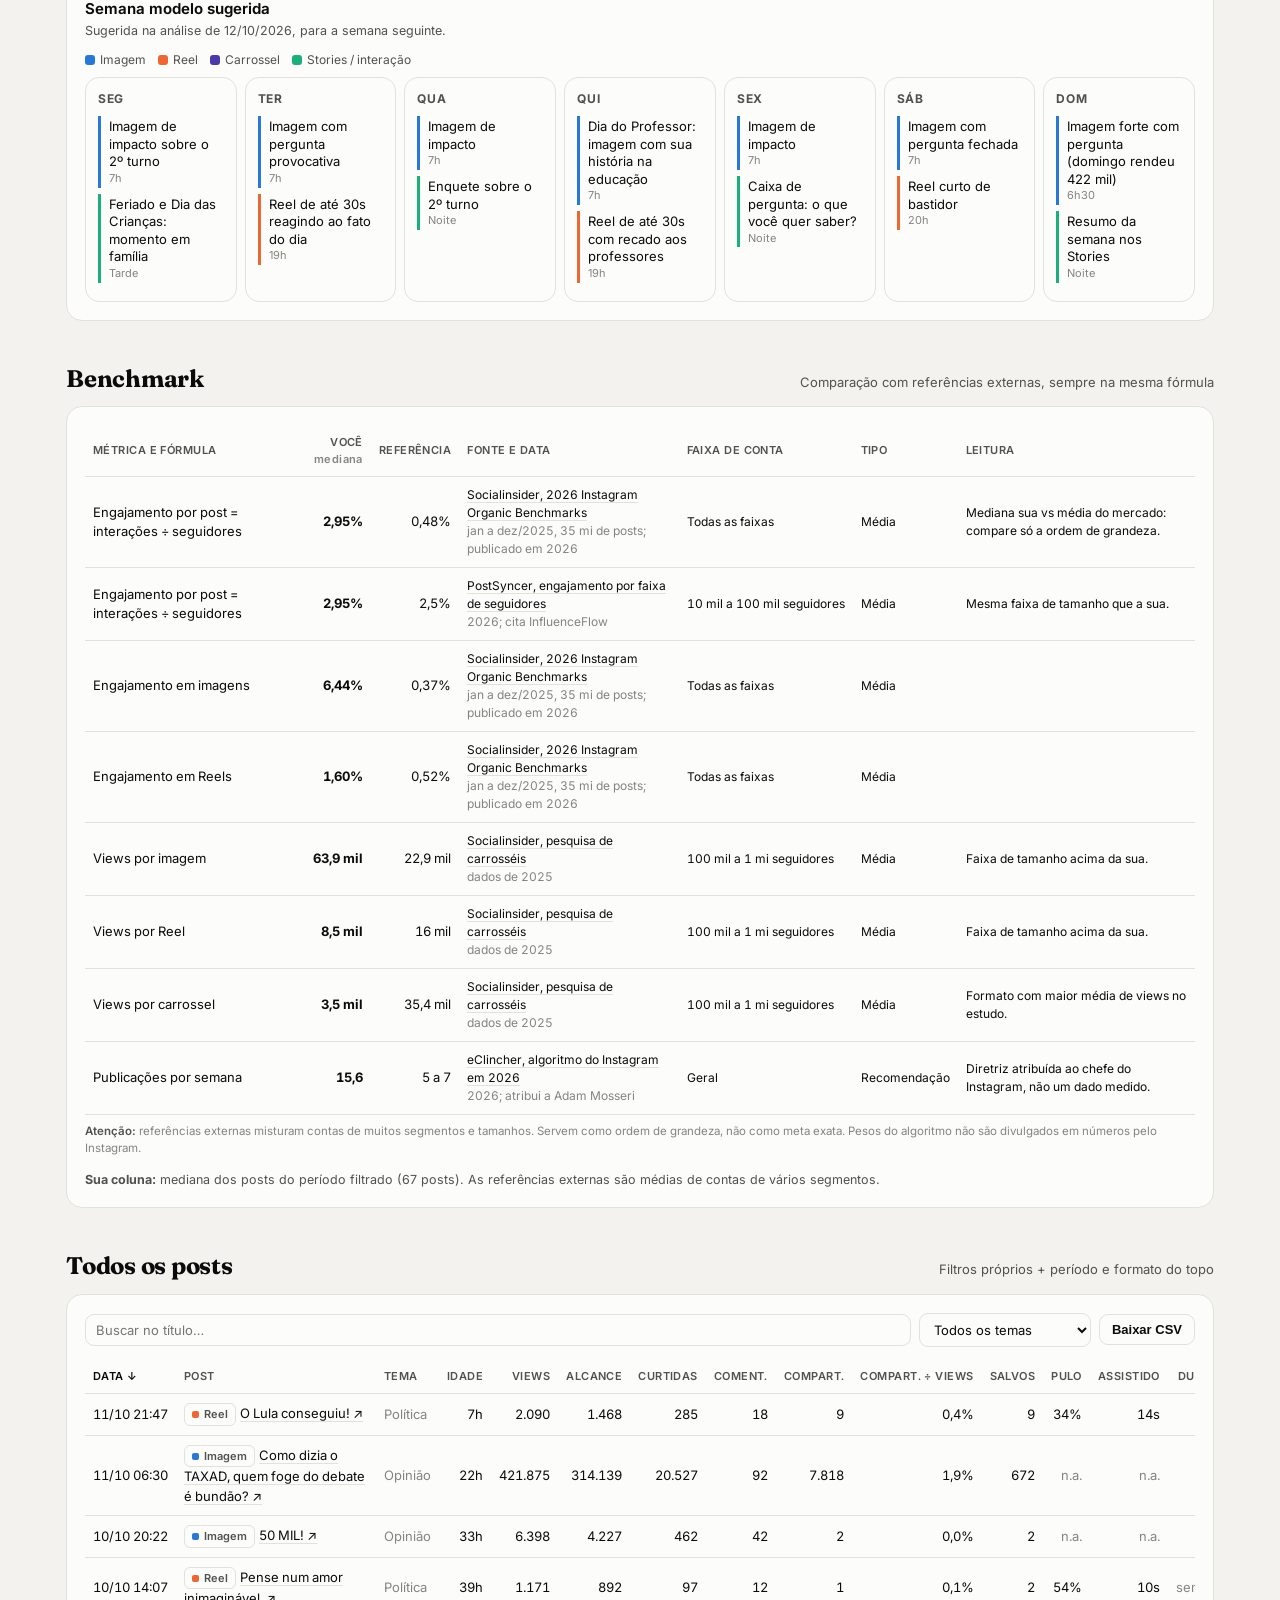
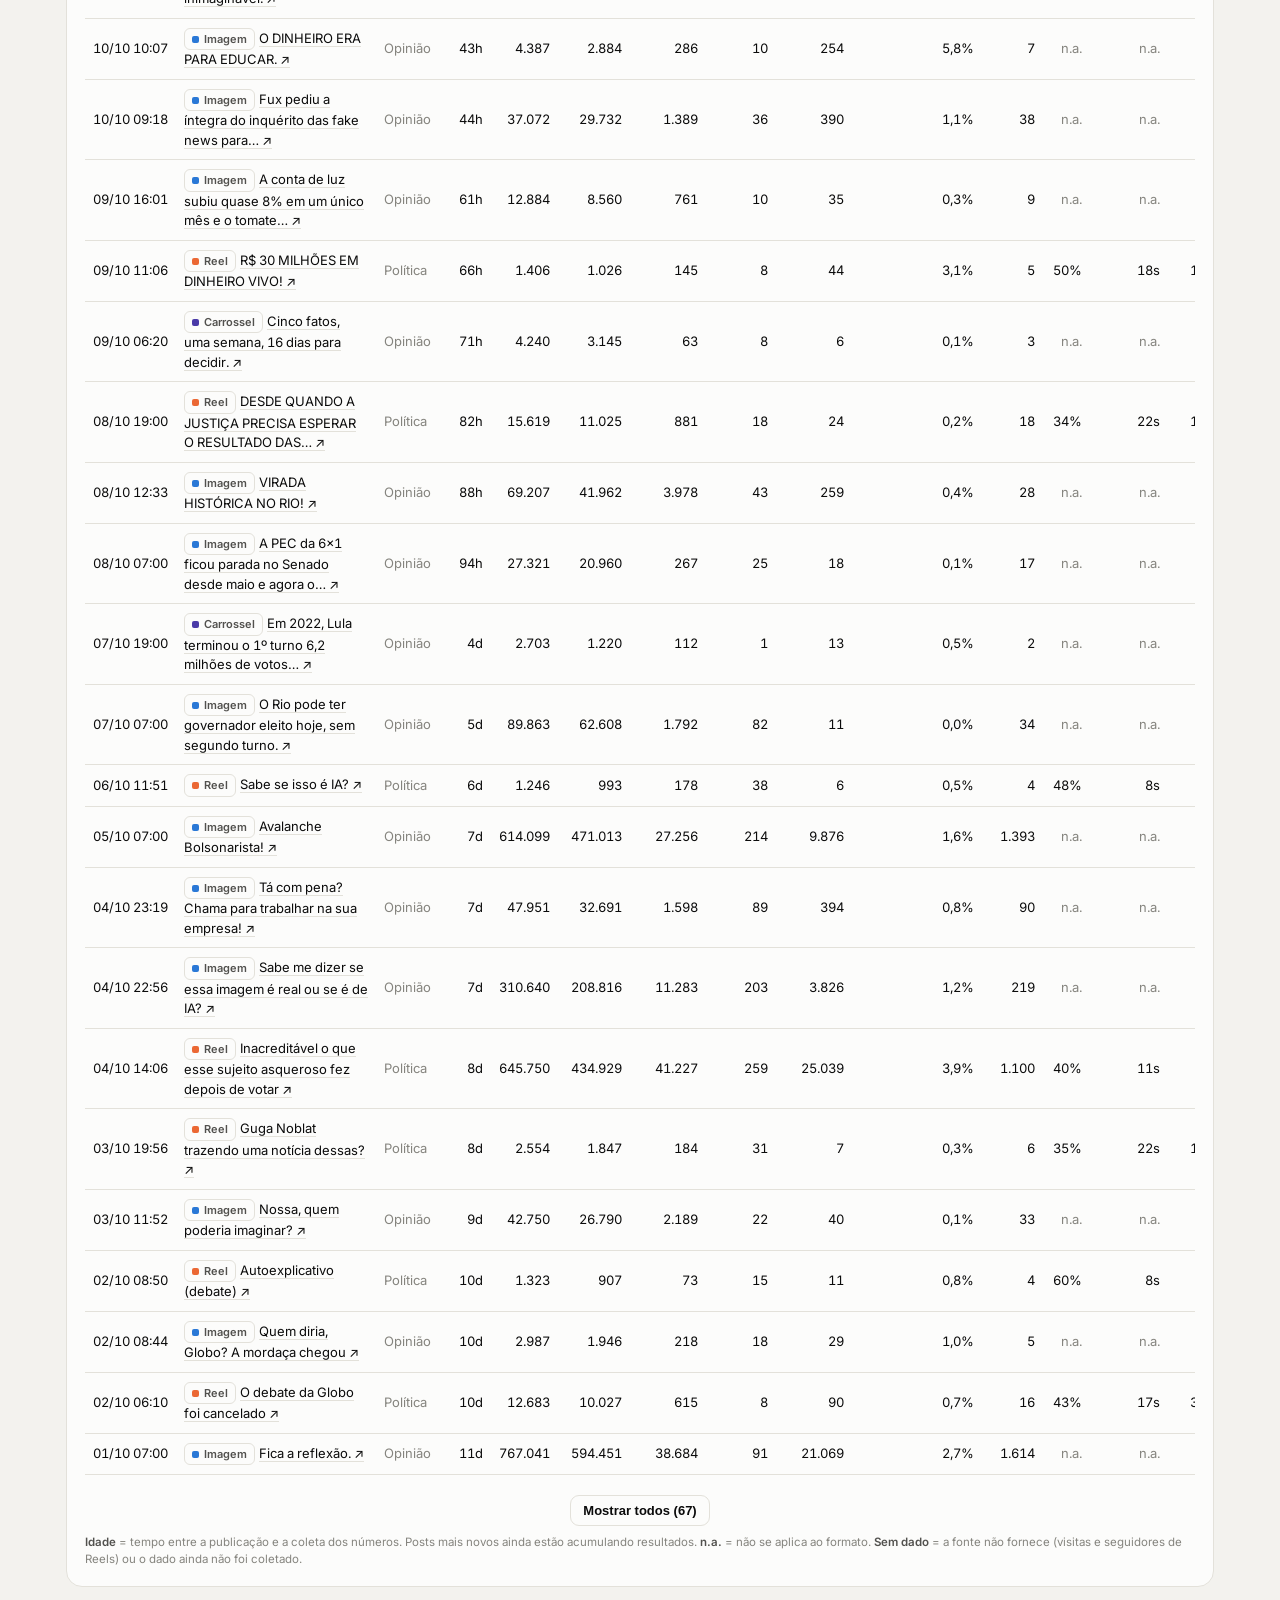
==== commit 8238ca8b: "Filtro de 1 dia: posts de hoje via API e distribuições em 7 dias Co-Authored-By: Claude Opus 5.5 <no" ====
--- a/index.html
+++ b/index.html
@@ -272,40 +272,40 @@
   <section class="block" id="conteudo">
     <div class="sec-h"><h2>Conteúdo</h2><p>Mediana por post, quartis e tamanho da amostra</p></div>
     <div class="g2">
-      <div class="card"><div class="head"><h3>Views acumuladas por semana de publicação</h3><span class="per" data-per="global"></span></div><p class="desc">Soma das views totais (até a coleta) dos posts publicados em cada semana. Posts recentes ainda estão acumulando.</p><div class="legend" id="lg-weekly"></div><div id="c-weekly"></div></div>
-      <div class="card"><div class="head"><h3>Formatos</h3><span class="per" data-per="global"></span></div><p class="desc">Views por post: mediana, faixa entre o 1º e o 3º quartil (metade central dos posts) e quantidade.</p><div id="c-mix"></div></div>
+      <div class="card"><div class="head"><h3>Views acumuladas por semana de publicação</h3><span class="per" data-per="dist"></span></div><p class="desc">Soma das views totais (até a coleta) dos posts publicados em cada semana. Posts recentes ainda estão acumulando.</p><div class="legend" id="lg-weekly"></div><div id="c-weekly"></div></div>
+      <div class="card"><div class="head"><h3>Formatos</h3><span class="per" data-per="dist"></span></div><p class="desc">Views por post: mediana, faixa entre o 1º e o 3º quartil (metade central dos posts) e quantidade.</p><div id="c-mix"></div></div>
     </div>
     <div class="g2e">
-      <div class="card"><div class="head"><h3>Horário de publicação</h3><span class="per" data-per="global"></span></div><p class="desc">Mediana de views por post e faixa interquartil, por formato. Números sobre as barras = posts na faixa.</p><div class="legend" id="lg-hour"></div><div id="c-hour"></div><div id="hour-note"></div></div>
-      <div class="card"><div class="head"><h3>Dia da semana</h3><span class="per" data-per="global"></span></div><p class="desc">Mesma leitura por dia de publicação.</p><div class="legend" id="lg-dow"></div><div id="c-dow"></div><div id="dow-note"></div></div>
+      <div class="card"><div class="head"><h3>Horário de publicação</h3><span class="per" data-per="dist"></span></div><p class="desc">Mediana de views por post e faixa interquartil, por formato. Números sobre as barras = posts na faixa.</p><div class="legend" id="lg-hour"></div><div id="c-hour"></div><div id="hour-note"></div></div>
+      <div class="card"><div class="head"><h3>Dia da semana</h3><span class="per" data-per="dist"></span></div><p class="desc">Mesma leitura por dia de publicação.</p><div class="legend" id="lg-dow"></div><div id="c-dow"></div><div id="dow-note"></div></div>
     </div>
     <div class="g2e">
-      <div class="card"><div class="head"><h3>Distribuição de resultados</h3><span class="per" data-per="global"></span></div><p class="desc">Quantos posts passam de cada meta de views. Evita que poucos virais escondam o restante.</p><div id="c-dist"></div></div>
-      <div class="card"><div class="head"><h3>Calendário de publicações</h3><span class="per" data-per="global"></span></div><p class="desc">Cada quadradinho é um post, na cor do formato. Toque no dia para ver os posts e resultados.</p><div class="legend" id="lg-cal"></div><div id="c-cal"></div><div class="pick" id="cal-pick">Toque em um dia para ver as publicações.</div></div>
+      <div class="card"><div class="head"><h3>Distribuição de resultados</h3><span class="per" data-per="dist"></span></div><p class="desc">Quantos posts passam de cada meta de views. Evita que poucos virais escondam o restante.</p><div id="c-dist"></div></div>
+      <div class="card"><div class="head"><h3>Calendário de publicações</h3><span class="per" data-per="dist"></span></div><p class="desc">Cada quadradinho é um post, na cor do formato. Toque no dia para ver os posts e resultados.</p><div class="legend" id="lg-cal"></div><div id="c-cal"></div><div class="pick" id="cal-pick">Toque em um dia para ver as publicações.</div></div>
     </div>
   </section>
 
   <section class="block" id="reels">
     <div class="sec-h"><h2>Reels: retenção</h2><p>Associações dentro da amostra, não relação de causa</p></div>
     <div class="g2">
-      <div class="card"><div class="head"><h3>Taxa de pulo x visualizações</h3><span class="per" data-per="global"></span></div><p class="desc">Cada ponto é um Reel. Taxa de pulo = % de quem passou adiante nos 3 primeiros segundos. <b>Eixo vertical em escala logarítmica</b>: cada linha vale 10 vezes a anterior.</p>
+      <div class="card"><div class="head"><h3>Taxa de pulo x visualizações</h3><span class="per" data-per="dist"></span></div><p class="desc">Cada ponto é um Reel. Taxa de pulo = % de quem passou adiante nos 3 primeiros segundos. <b>Eixo vertical em escala logarítmica</b>: cada linha vale 10 vezes a anterior.</p>
         <div class="toolbar"><select id="reel-theme" aria-label="Filtrar por tema"></select><select id="reel-dur" aria-label="Filtrar por duração"></select></div>
         <div id="c-scatter"></div><div class="pick" id="scatter-pick">Toque em uma bolinha para ver o Reel. No computador, clique para abrir no Instagram.</div></div>
-      <div class="card"><div class="head"><h3>Faixas de taxa de pulo</h3><span class="per" data-per="global"></span></div><p class="desc">Views por Reel em cada faixa: mediana, quartis e quantidade.</p><div id="c-skip"></div><div class="def" id="skip-note"></div></div>
+      <div class="card"><div class="head"><h3>Faixas de taxa de pulo</h3><span class="per" data-per="dist"></span></div><p class="desc">Views por Reel em cada faixa: mediana, quartis e quantidade.</p><div id="c-skip"></div><div class="def" id="skip-note"></div></div>
     </div>
     <div class="g2e">
-      <div class="card"><div class="head"><h3>Tempo médio assistido</h3><span class="per" data-per="global"></span></div><p class="desc">Views por Reel conforme o tempo médio que cada pessoa assistiu.</p><div id="c-watch"></div></div>
-      <div class="card"><div class="head"><h3>Reels com menor taxa de pulo</h3><span class="per" data-per="global"></span></div><p class="desc">Entre os Reels com mais de 5 mil views.</p><div id="best-reels"></div></div>
+      <div class="card"><div class="head"><h3>Tempo médio assistido</h3><span class="per" data-per="dist"></span></div><p class="desc">Views por Reel conforme o tempo médio que cada pessoa assistiu.</p><div id="c-watch"></div></div>
+      <div class="card"><div class="head"><h3>Reels com menor taxa de pulo</h3><span class="per" data-per="dist"></span></div><p class="desc">Entre os Reels com mais de 5 mil views.</p><div id="best-reels"></div></div>
     </div>
     <div class="g2e">
-      <div class="card"><div class="head"><h3>Duração do vídeo</h3><span class="per" data-per="global"></span></div><p class="desc">Views por Reel conforme a duração. Número sobre a barra = Reels na faixa. O detalhe mostra o percentual médio assistido.</p><div id="c-dur"></div><div class="def" id="dur-note"></div></div>
-      <div class="card"><div class="head"><h3>Percentual médio assistido</h3><span class="per" data-per="global"></span></div><p class="desc">Tempo médio assistido ÷ duração do vídeo. Views por Reel em cada faixa.</p><div id="c-pctw"></div><div class="def"><b>Como é calculado:</b> a duração é lida do arquivo de vídeo e o tempo médio vem da API do Instagram. Métrica derivada, não exibida pelo app. Pode passar de 100% quando as pessoas reassistem. <b>Taxa de conclusão e curva de retenção</b> continuam sem dado na fonte.</div></div>
+      <div class="card"><div class="head"><h3>Duração do vídeo</h3><span class="per" data-per="dist"></span></div><p class="desc">Views por Reel conforme a duração. Número sobre a barra = Reels na faixa. O detalhe mostra o percentual médio assistido.</p><div id="c-dur"></div><div class="def" id="dur-note"></div></div>
+      <div class="card"><div class="head"><h3>Percentual médio assistido</h3><span class="per" data-per="dist"></span></div><p class="desc">Tempo médio assistido ÷ duração do vídeo. Views por Reel em cada faixa.</p><div id="c-pctw"></div><div class="def"><b>Como é calculado:</b> a duração é lida do arquivo de vídeo e o tempo médio vem da API do Instagram. Métrica derivada, não exibida pelo app. Pode passar de 100% quando as pessoas reassistem. <b>Taxa de conclusão e curva de retenção</b> continuam sem dado na fonte.</div></div>
     </div>
   </section>
 
   <section class="block" id="temas">
     <div class="sec-h"><h2>Desempenho por tema</h2><p>Classificação automática pela legenda (pode ter erros pontuais)</p></div>
-    <div class="card"><div class="head"><h3>Temas por formato</h3><span class="per" data-per="global"></span></div><p class="desc">Mediana por post. Taxa de compartilhamento = compartilhamentos ÷ views. Amostras com menos de 5 posts em cinza.</p><div class="tablewrap"><table class="t" id="theme-tbl"></table></div></div>
+    <div class="card"><div class="head"><h3>Temas por formato</h3><span class="per" data-per="dist"></span></div><p class="desc">Mediana por post. Taxa de compartilhamento = compartilhamentos ÷ views. Amostras com menos de 5 posts em cinza.</p><div class="tablewrap"><table class="t" id="theme-tbl"></table></div></div>
   </section>
 
   <section class="block" id="publico">
@@ -556,7 +556,9 @@
 const winStart=(r,off=0)=>addDays(END(),-(r*(off+1))+1);
 const winEnd=(r,off=0)=>addDays(END(),-(r*off));
 function postsIn(r,off=0,typeAware=true){const a=winStart(r,off),b=winEnd(r,off);return ALL.filter(p=>p.date>=a&&p.date<=b&&(!typeAware||state.type==="all"||p.type===state.type))}
-const rows=()=>postsIn(state.range);
+const rows=()=>state.range===1?ALL.filter(p=>p.date>=END()&&(state.type==="all"||p.type===state.type)):postsIn(state.range); /* 1 dia: ontem (último dia completo) e o que já saiu hoje */
+const distR=()=>Math.max(state.range,7); /* gráficos de distribuição precisam de amostra: no filtro de 1 dia usam a última semana */
+const distRows=()=>state.range===1?postsIn(7):rows();
 function daysIn(r,off=0){const a=winStart(r,off),b=winEnd(r,off);const out=[];for(let d=a;d<=b;d=addDays(d,1)){out.push(DAILY.find(x=>x.date===d)||{date:d})}return out}
 const coverage=(days,key)=>days.filter(d=>d[key]!=null).length;
 const perLabel=(a,b)=>`${dBR(a)} a ${dBR(b)}`;
@@ -570,7 +572,8 @@
   const dailyDays=daysIn(r),cov=coverage(dailyDays,"reach");
   const firstFol=DAILY.find(d=>d.new_followers!=null),folCov=coverage(dailyDays,"new_followers");
   const map={
-    global:[g0,false],
+    global:[r0===1?`${dBR(END())} e hoje`:g0,false],
+    dist:[perTxt(Math.max(r0,7)),r0===1],
     chart:[g,r!==r0],
     daily:[cov<r?`${cov} de ${r} dias com dado`:g,cov<r||r!==r0],
     followers:[folCov<r?`${folCov} de ${r} dias com dado`:g,folCov<r||r!==r0],
@@ -768,7 +771,7 @@
 function weekKey(s){const d=new Date(s+"T12:00:00");d.setDate(d.getDate()-(d.getDay()+6)%7);return iso(d)}
 function typesNow(){const R=rows();return state.type==="all"?["I","R","C"].filter(t=>R.some(p=>p.type===t)):[state.type]}
 function renderContent(){
-  const R=rows(),types=typesNow(),r=state.range;
+  const R=distRows(),types=typesNow(),r=distR();
   const weeks=[];for(let w=weekKey(winStart(r));w<=END();w=addDays(w,7))weeks.push(w);
   $("#lg-weekly").innerHTML=types.map(t=>`<span><i style="background:${TYPE[t].c}"></i>${TYPE[t].name}</span>`).join("");
   bars($("#c-weekly"),{labels:weeks.map(dBR),series:types.map(t=>({color:TYPE[t].c,values:weeks.map(w=>sum(R.filter(p=>p.type===t&&weekKey(p.date)===w),p=>p.views))})),
@@ -804,7 +807,7 @@
 }
 function renderCalendar(R,types){
   $("#lg-cal").innerHTML=types.map(t=>`<span><i style="background:${TYPE[t].c}"></i>${TYPE[t].name}</span>`).join("");
-  const a=winStart(state.range),b=END(),start=weekKey(a),maxV=Math.max(1,...R.map(p=>p.views));
+  const a=winStart(distR()),b=END(),start=weekKey(a),maxV=Math.max(1,...R.map(p=>p.views));
   const DN=["Seg","Ter","Qua","Qui","Sex","Sáb","Dom"];let html=`<div class="cal"><span></span>${DN.map(d=>`<span class="dh">${d}</span>`).join("")}`;
   for(let w=start;w<=b;w=addDays(w,7)){html+=`<span class="wk">${dBR(w)}</span>`;for(let i=0;i<7;i++){const d=addDays(w,i),inR=d>=a&&d<=b,ps=R.filter(p=>p.date===d),tot=sum(ps,p=>p.views);
     const bg=ps.length?`background:color-mix(in srgb,var(--s1) ${Math.round(8+Math.sqrt(tot/maxV)*40)}%,var(--surface-2))`:"";
@@ -817,7 +820,7 @@
 
 /* ---------- reels ---------- */
 function renderReels(){
-  const sel=$("#reel-theme"),R0=rows().filter(p=>p.type==="R"&&p.skip!=null);
+  const sel=$("#reel-theme"),R0=distRows().filter(p=>p.type==="R"&&p.skip!=null);
   const th=[...new Set(R0.map(p=>p.theme))];if(!th.includes(state.reelTheme))state.reelTheme="all";
   sel.innerHTML=`<option value="all">Todos os temas (${R0.length})</option>`+th.map(t=>`<option value="${t}"${state.reelTheme===t?" selected":""}>${t} (${R0.filter(p=>p.theme===t).length})</option>`).join("");
   sel.onchange=()=>{state.reelTheme=sel.value;renderReels()};
@@ -853,7 +856,7 @@
 
 /* ---------- temas ---------- */
 function renderThemes(){
-  const R=rows(),types=typesNow();
+  const R=distRows(),types=typesNow();
   const rowsT=D.themes.map(th=>({th,by:types.map(t=>{const a=R.filter(p=>p.theme===th&&p.type===t);return{n:a.length,v:median(a.map(p=>p.views)),sh:median(a.map(p=>p.rate)),f:median(a.map(p=>p.follows).filter(x=>x!=null))}})})).filter(r=>r.by.some(b=>b.n));
   $("#theme-tbl").innerHTML=rowsT.length?`<thead><tr><th class="l">Tema</th>${types.map(t=>`<th>${TYPE[t].name}<br><span class="small-n" style="text-transform:none">posts · views · compart.</span></th>`).join("")}</tr></thead><tbody>${rowsT.map(r=>`<tr><td class="l"><b>${r.th}</b></td>${r.by.map(b=>`<td class="${b.n&&b.n<5?"small-n":""}">${b.n?`${b.n} · <b>${fmt(b.v)}</b> · ${pct(b.sh)}`:"<span class='small-n'>sem posts</span>"}</td>`).join("")}</tr>`).join("")}</tbody>`:`<tbody><tr><td class="l">Sem posts no período.</td></tr></tbody>`;
 }
@@ -947,7 +950,7 @@
 /* ---------- benchmark ---------- */
 const SRC={si:{n:"Socialinsider, 2026 Instagram Organic Benchmarks",u:"https://www.socialinsider.io/blog/instagram-benchmarks/",d:"jan a dez/2025, 35 mi de posts; publicado em 2026"},sic:{n:"Socialinsider, pesquisa de carrosséis",u:"https://www.socialinsider.io/blog/instagram-carousel-research",d:"dados de 2025"},ps:{n:"PostSyncer, engajamento por faixa de seguidores",u:"https://postsyncer.com/blog/what-is-a-good-engagement-rate-on-instagram",d:"2026; cita InfluenceFlow"},ec:{n:"eClincher, algoritmo do Instagram em 2026",u:"https://www.eclincher.com/articles/how-the-instagram-algorithm-works-in-2026",d:"2026; atribui a Adam Mosseri"}};
 function bench(){
-  const R=rows(),I=R.filter(p=>p.type==="I"),Rl=R.filter(p=>p.type==="R"),pw=R.length/(Math.max(state.range,7)/7);
+  const R=distRows(),I=R.filter(p=>p.type==="I"),Rl=R.filter(p=>p.type==="R"),pw=R.length/(Math.max(state.range,7)/7);
   const erA=median(R.map(p=>p.erf)),erI=median(I.map(p=>p.erf)),erR=median(Rl.map(p=>p.erf));
   const row=(m,you,ref,src,size,kind,read)=>`<tr><td class="l w">${m}</td><td><b>${you}</b></td><td>${ref}</td><td class="l w" style="font-size:12px">${SRC[src]?`<a href="${SRC[src].u}" target="_blank" rel="noopener">${SRC[src].n}</a><br><span class="small-n">${SRC[src].d}</span>`:src}</td><td class="l" style="font-size:12px">${size}</td><td class="l" style="font-size:12px">${kind}</td><td class="l w" style="font-size:12px">${read}</td></tr>`;
   $("#bench").innerHTML=`<thead><tr><th class="l">Métrica e fórmula</th><th>Você<br><span class="small-n" style="text-transform:none">mediana</span></th><th>Referência</th><th class="l">Fonte e data</th><th class="l">Faixa de conta</th><th class="l">Tipo</th><th class="l">Leitura</th></tr></thead><tbody>
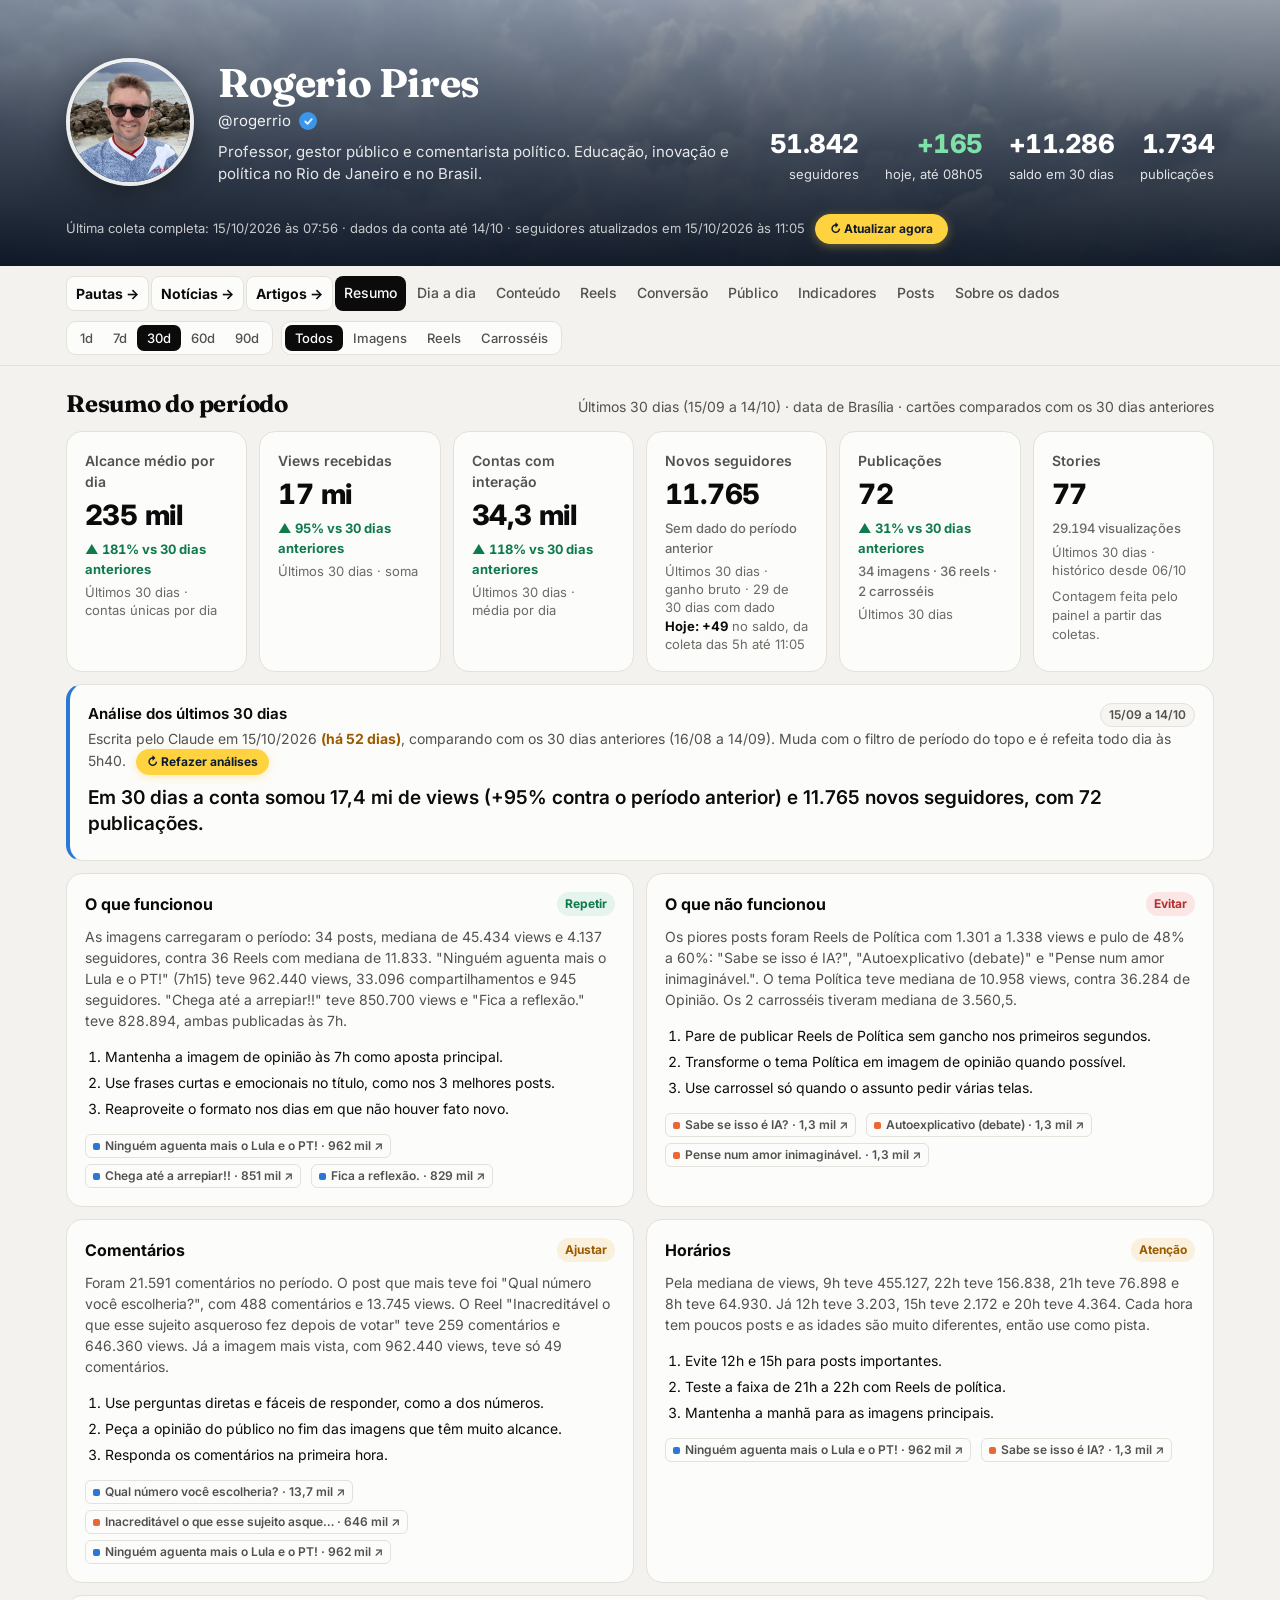
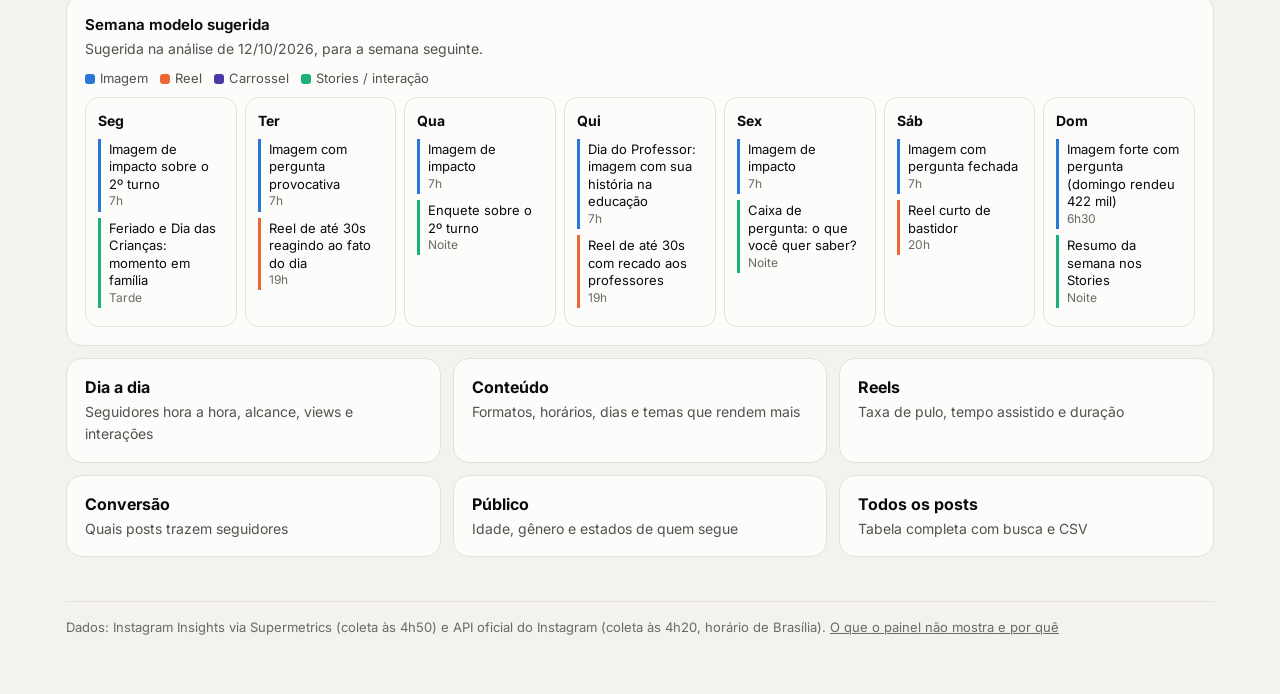
==== commit ca278beb: "Painel: Resumo como página inicial e seções em páginas separadas - Resumo reúne números do período, " ====
--- a/index.html
+++ b/index.html
@@ -16,8 +16,8 @@
 :root{
   color-scheme:light;
   --bg:#f3f2ee; --surface:#fcfcfb; --surface-2:#f6f5f1; --border:#e3e1da;
-  --text:#0b0b0b; --text-2:#52514e; --muted:#85847e; --grid:#ebe9e3;
-  --s1:#2a78d6; --s2:#eb6834; --s3:#1baf7a; --s4:#4a3aa7; --s5:#eda100;
+  --text:#0b0b0b; --text-2:#52514e; --muted:#6b6a64; --grid:#ebe9e3;
+  --s1:#2a78d6; --s2:#eb6834; --s3:#1baf7a; --s4:#4a3aa7; --s5:#966600;
   --good:#0f7a4c; --good-bg:#e5f4ec; --warn:#9a5b00; --warn-bg:#fbf0dc; --bad:#b4302f; --bad-bg:#fbe6e5;
 }
 @media (prefers-color-scheme:dark){
@@ -37,7 +37,7 @@
   --good:#4cc28a; --good-bg:#16291f; --warn:#e3a43c; --warn-bg:#2d2414; --bad:#ef7b7a; --bad-bg:#311a1a;
 }
 *{box-sizing:border-box}
-html{scroll-behavior:smooth;scroll-padding-top:64px}
+html{scroll-padding-top:110px}
 body{margin:0;background:var(--bg);color:var(--text);font:15px/1.5 Inter,system-ui,sans-serif;-webkit-font-smoothing:antialiased}
 a{color:inherit}
 .hero{position:relative;color:#fff;background:#0d1b2e url(capa.jpg) center 40%/cover no-repeat;isolation:isolate}
@@ -50,11 +50,11 @@
 .who .handle{display:flex;align-items:center;gap:8px;font-size:15px;opacity:.92}
 .badge{display:inline-flex;align-items:center;justify-content:center;width:18px;height:18px;border-radius:50%;background:#3b9cf6}
 .badge svg{width:11px;height:11px}
-.who .bio{font-size:14px;opacity:.78;margin-top:8px;max-width:560px}
+.who .bio{font-size:15px;opacity:.88;margin-top:8px;max-width:560px}
 .hero-stats{display:flex;gap:26px;text-align:right}
 .hero-stats b{display:block;font-size:26px;font-weight:800;letter-spacing:-.02em;font-variant-numeric:tabular-nums}
-.hero-stats span{font-size:12px;opacity:.75}
-.hero-meta{max-width:1180px;margin:0 auto;padding:0 16px 22px;font-size:12px;display:flex;flex-wrap:wrap;gap:6px 10px;align-items:center}
+.hero-stats span{font-size:13px;opacity:.85}
+.hero-meta{max-width:1180px;margin:0 auto;padding:0 16px 22px;font-size:13px;display:flex;flex-wrap:wrap;gap:6px 10px;align-items:center}
 .hero-meta #updated{opacity:.75}
 .refresh{font:inherit;font-size:12px;font-weight:700;color:#0d1b2e;background:#ffd23f;border:1px solid #ffd23f;border-radius:999px;padding:5px 14px;cursor:pointer;box-shadow:0 2px 10px rgba(255,210,63,.35)}
 .refresh:hover{background:#ffe17a;border-color:#ffe17a}
@@ -63,7 +63,7 @@
 nav{position:sticky;top:0;z-index:20;background:color-mix(in srgb,var(--bg) 88%,transparent);backdrop-filter:blur(10px);-webkit-backdrop-filter:blur(10px);border-bottom:1px solid var(--border)}
 .nav-in{max-width:1180px;margin:0 auto;padding:10px 16px;display:flex;gap:10px 14px;align-items:center;justify-content:space-between;flex-wrap:wrap}
 .tabs{display:flex;gap:2px;overflow-x:auto;scrollbar-width:none;max-width:100%}
-.tabs a{white-space:nowrap;text-decoration:none;font-size:13px;font-weight:500;color:var(--text-2);padding:6px 9px;border-radius:8px}
+.tabs a{white-space:nowrap;text-decoration:none;font-size:14px;font-weight:500;color:var(--text-2);padding:6px 9px;border-radius:8px}
 .tabs a:hover{background:var(--surface);color:var(--text)}
 .filters{display:flex;gap:8px;flex-wrap:wrap}
 .seg{display:inline-flex;background:var(--surface);border:1px solid var(--border);border-radius:10px;padding:3px}
@@ -73,39 +73,39 @@
 section.block{margin-bottom:44px}
 .sec-h{display:flex;align-items:baseline;justify-content:space-between;gap:12px;margin:0 0 14px;flex-wrap:wrap}
 .sec-h h2{font:700 24px/1.15 Fraunces,Georgia,serif;margin:0;letter-spacing:-.01em}
-.sec-h p{margin:0;color:var(--text-2);font-size:13px}
+.sec-h p{margin:0;color:var(--text-2);font-size:14px}
 .kpis{display:grid;grid-template-columns:repeat(4,1fr);gap:12px;margin-bottom:12px}
 .card{background:var(--surface);border:1px solid var(--border);border-radius:16px;padding:18px;min-width:0}
-.kpi .label{font-size:12.5px;color:var(--text-2);font-weight:600}
+.kpi .label{font-size:14px;color:var(--text-2);font-weight:600}
 .kpi .val{font-size:28px;font-weight:800;letter-spacing:-.02em;margin-top:2px;font-variant-numeric:tabular-nums}
-.kpi .note{font-size:12px;color:var(--muted);margin-top:4px;line-height:1.4}
+.kpi .note{font-size:13px;color:var(--muted);margin-top:4px;line-height:1.4}
 .g2{display:grid;grid-template-columns:1.4fr 1fr;gap:12px;margin-bottom:12px}
 .g2e{display:grid;grid-template-columns:1fr 1fr;gap:12px;margin-bottom:12px}
 .g3{display:grid;grid-template-columns:repeat(3,1fr);gap:12px;margin-bottom:12px}
 .card h3{font-size:15px;margin:0 0 2px;font-weight:650}
-.card .desc{font-size:12.5px;color:var(--text-2);margin:0 0 10px}
+.card .desc{font-size:14px;color:var(--text-2);margin:0 0 10px}
 .head{display:flex;justify-content:space-between;align-items:flex-start;gap:8px;flex-wrap:wrap}
-.per{display:inline-flex;align-items:center;gap:4px;font-size:11px;font-weight:600;color:var(--text-2);background:var(--surface-2);border:1px solid var(--border);padding:2px 8px;border-radius:999px;white-space:nowrap}
+.per{display:inline-flex;align-items:center;gap:4px;font-size:12px;font-weight:600;color:var(--text-2);background:var(--surface-2);border:1px solid var(--border);padding:2px 8px;border-radius:999px;white-space:nowrap}
 .per.diff{color:var(--warn);background:var(--warn-bg);border-color:transparent}
 .per.diff::before{content:"!";font-weight:800}
-.def{font-size:11.5px;color:var(--muted);margin-top:8px;line-height:1.45}
+.def{font-size:13px;color:var(--muted);margin-top:8px;line-height:1.45}
 .def b{color:var(--text-2);font-weight:600}
-.delta{font-size:12px;font-weight:700;margin-top:4px;font-variant-numeric:tabular-nums}
+.delta{font-size:13px;font-weight:700;margin-top:4px;font-variant-numeric:tabular-nums}
 .delta.up{color:var(--good)} .delta.down{color:var(--bad)} .delta.na{color:var(--muted);font-weight:500}
-.legend{display:flex;gap:12px;flex-wrap:wrap;font-size:12px;color:var(--text-2);margin:2px 0 8px}
+.legend{display:flex;gap:12px;flex-wrap:wrap;font-size:13px;color:var(--text-2);margin:2px 0 8px}
 .legend i{display:inline-block;width:10px;height:10px;border-radius:3px;margin-right:5px;vertical-align:-1px}
 .legend i.ln{height:3px;border-radius:2px;vertical-align:3px;width:14px}
 .legend i.tr{height:0;border-top:2.5px dotted var(--s5);background:none!important;vertical-align:3px;width:16px;border-radius:0}
-.trend-note{font-size:12px;color:var(--text-2);margin-top:4px}
+.trend-note{font-size:13px;color:var(--text-2);margin-top:4px}
 .trend-note b{color:var(--text)}
 .legend i.dash{height:0;border-top:2px dashed var(--muted);background:none!important;vertical-align:3px;width:14px;border-radius:0}
 svg{display:block;width:100%;height:auto;overflow:visible}
-svg text{font:11px Inter,sans-serif;fill:var(--muted)}
+svg text{font:12px Inter,sans-serif;fill:var(--muted)}
 .tip{position:fixed;pointer-events:none;background:var(--text);color:var(--surface);font-size:12px;padding:8px 10px;border-radius:8px;opacity:0;transition:opacity .1s;z-index:50;max-width:290px;line-height:1.45}
 .callout{font-size:13px;color:var(--text-2);border-top:1px solid var(--border);padding-top:10px;margin-top:10px}
 .callout b{color:var(--text)}
 .empty{font-size:13px;color:var(--muted);border:1px dashed var(--border);border-radius:12px;padding:18px;text-align:center}
-.warnline{font-size:12px;color:var(--warn);margin-top:6px}
+.warnline{font-size:13px;color:var(--warn);margin-top:6px}
 .pick{margin-top:10px;padding:12px;border:1px dashed var(--border);border-radius:12px;font-size:13px;color:var(--text-2)}
 .pick.on{border-style:solid;background:var(--surface-2);color:var(--text)}
 .btn{display:inline-block;margin-top:8px;background:var(--text);color:var(--surface);text-decoration:none;font-weight:600;padding:7px 12px;border-radius:9px;border:0;font-size:13px;cursor:pointer}
@@ -119,29 +119,29 @@
 .fstep .bar{height:26px;border-radius:6px;background:var(--s1);min-width:3px}
 .fstep.na .bar{background:repeating-linear-gradient(45deg,var(--grid),var(--grid) 6px,transparent 6px,transparent 12px);border:1px dashed var(--border)}
 .fstep b{font-variant-numeric:tabular-nums}
-.frate{font-size:12px;color:var(--text-2);padding-left:160px}
+.frate{font-size:13px;color:var(--text-2);padding-left:160px}
 .frate b{color:var(--text)}
 /* calendar */
-.cal{display:grid;grid-template-columns:28px repeat(7,1fr);gap:4px;font-size:11px}
+.cal{display:grid;grid-template-columns:28px repeat(7,1fr);gap:4px;font-size:12px}
 .cal .dh{color:var(--muted);text-align:center;font-weight:600}
-.cal .wk{color:var(--muted);font-size:10px;display:flex;align-items:center}
+.cal .wk{color:var(--muted);font-size:12px;display:flex;align-items:center}
 .cell{min-height:44px;border-radius:8px;background:var(--surface-2);border:1px solid var(--border);padding:4px;display:flex;flex-direction:column;justify-content:space-between;cursor:pointer;position:relative}
 .cell.out{opacity:.35;cursor:default}
-.cell .dn{font-size:10px;color:var(--muted)}
+.cell .dn{font-size:12px;color:var(--muted)}
 .cell .dots{display:flex;flex-wrap:wrap;gap:2px}
 .cell .dots i{width:7px;height:7px;border-radius:2px}
 .cell.sel{outline:2px solid var(--text)}
 /* tables */
-table.t{width:100%;border-collapse:collapse;font-size:13px;font-variant-numeric:tabular-nums}
+table.t{width:100%;border-collapse:collapse;font-size:14px;font-variant-numeric:tabular-nums}
 .t th,.t td{padding:9px 8px;border-bottom:1px solid var(--border);text-align:right;white-space:nowrap}
 .t th.l,.t td.l{text-align:left}
 .t td.w{white-space:normal;min-width:200px}
-.t th{font-size:11px;color:var(--text-2);text-transform:uppercase;letter-spacing:.04em;font-weight:600}
+.t th{font-size:13px;color:var(--text-2);font-weight:600}
 .t.sort th{cursor:pointer;user-select:none}
 .t th.on{color:var(--text)}
 .t td a{color:var(--text);text-decoration:none;border-bottom:1px solid var(--border)}
 .small-n{color:var(--muted)}
-.tag{display:inline-block;font-size:11px;font-weight:600;padding:2px 7px;border-radius:6px;border:1px solid var(--border);color:var(--text-2);margin-right:4px;white-space:nowrap}
+.tag{display:inline-block;font-size:12px;font-weight:600;padding:2px 7px;border-radius:6px;border:1px solid var(--border);color:var(--text-2);margin-right:4px;white-space:nowrap}
 .tag i{display:inline-block;width:7px;height:7px;border-radius:2px;margin-right:5px}
 .tablewrap{overflow-x:auto}
 .toolbar{display:flex;gap:8px;flex-wrap:wrap;margin-bottom:12px;align-items:center}
@@ -153,28 +153,42 @@
 .ins{background:var(--surface);border:1px solid var(--border);border-radius:16px;padding:18px;display:flex;flex-direction:column;gap:10px}
 .ins-top{display:flex;justify-content:space-between;align-items:flex-start;gap:10px}
 .ins h3{margin:0;font-size:16px;font-weight:700}
-.pill{font-size:11px;font-weight:700;padding:3px 8px;border-radius:999px;white-space:nowrap}
+.pill{font-size:12px;font-weight:700;padding:3px 8px;border-radius:999px;white-space:nowrap}
 .pill.good{background:var(--good-bg);color:var(--good)} .pill.warn{background:var(--warn-bg);color:var(--warn)} .pill.bad{background:var(--bad-bg);color:var(--bad)} .pill.neutral{background:var(--surface-2);color:var(--text-2)}
 .ins .diag{font-size:14px;color:var(--text-2);margin:0}
 .ins .diag b{color:var(--text)}
 .ins ol{margin:0;padding-left:20px;font-size:14px}
 .ins li{margin:5px 0}
-.metric-row{display:flex;gap:16px;flex-wrap:wrap;font-size:12px;color:var(--muted)}
+.metric-row{display:flex;gap:16px;flex-wrap:wrap;font-size:13px;color:var(--muted)}
 .metric-row b{display:block;font-size:20px;color:var(--text);font-weight:800;font-variant-numeric:tabular-nums}
 .plan{display:grid;grid-template-columns:repeat(7,1fr);gap:8px}
 .day{background:var(--surface);border:1px solid var(--border);border-radius:14px;padding:12px;font-size:13px}
-.day h4{margin:0 0 8px;font-size:12px;text-transform:uppercase;letter-spacing:.06em;color:var(--text-2)}
+.day h4{margin:0 0 8px;font-size:14px;color:var(--text)}
 .slot{border-left:3px solid var(--s1);padding:2px 0 2px 8px;margin:6px 0;line-height:1.35}
-.slot small{display:block;color:var(--muted);font-size:11px}
+.slot small{display:block;color:var(--muted);font-size:12px}
 .slot.r{border-color:var(--s2)} .slot.c{border-color:var(--s4)} .slot.s{border-color:var(--s3)}
 .limits{display:grid;grid-template-columns:repeat(2,1fr);gap:8px 20px;font-size:13px}
 .limits div{padding:8px 0;border-bottom:1px solid var(--border)}
 .limits b{display:block}
-.limits span{color:var(--text-2);font-size:12.5px}
-.sources{font-size:12.5px;color:var(--text-2);margin-top:14px}
+.limits span{color:var(--text-2);font-size:14px}
+.sources{font-size:14px;color:var(--text-2);margin-top:14px}
 .sources a{text-decoration:none;border-bottom:1px dotted var(--muted)}
-footer{color:var(--muted);font-size:12px;border-top:1px solid var(--border);padding-top:16px}
+footer{color:var(--muted);font-size:13px;border-top:1px solid var(--border);padding-top:16px}
+.subh{font-size:15px;font-weight:650;color:var(--text);margin:0 0 8px}
+.tabs a.ext{font-weight:700;color:var(--text);background:var(--surface);border:1px solid var(--border)}
+.tabs a[aria-current="page"]{background:var(--text);color:var(--surface)}
+.next{display:grid;grid-template-columns:repeat(3,1fr);gap:12px;margin-top:12px}
+.next a{display:block;text-decoration:none;background:var(--surface);border:1px solid var(--border);border-radius:16px;padding:16px 18px}
+.next a:hover{border-color:var(--text-2)}
+.next b{display:block;font-size:16px;margin-bottom:2px}
+.next span{font-size:14px;color:var(--text-2)}
+#weekly .wk-kpis{display:none}
+:focus-visible{outline:2px solid var(--s1);outline-offset:2px}
+.seg button:focus-visible,.tabs a:focus-visible{outline-offset:-2px}
+@media (prefers-reduced-motion:reduce){html{scroll-behavior:auto}*,*::before,*::after{transition:none!important;animation:none!important}}
 @media (max-width:900px){
+  .next{grid-template-columns:repeat(2,1fr)}
+  .tabs{-webkit-mask-image:linear-gradient(90deg,#000 calc(100% - 32px),transparent);mask-image:linear-gradient(90deg,#000 calc(100% - 32px),transparent);padding-right:24px}
   .hero-in{grid-template-columns:auto 1fr;padding-top:40px}
   .hero-stats{grid-column:1/-1;justify-content:flex-start;text-align:left}
   .kpis{grid-template-columns:repeat(2,1fr)}
@@ -189,6 +203,10 @@
   .hero-stats{gap:18px}.hero-stats b{font-size:20px}
   .kpi .val{font-size:22px}
   .cell{min-height:36px}
+  .today{grid-template-columns:1fr;gap:8px}
+  .today .card{padding:14px 16px}
+  .next{grid-template-columns:1fr}
+  .card{padding:16px}
 }
 </style>
 </head>
@@ -198,7 +216,6 @@
   <div class="hero-in">
     <a class="avatar-link" href="index.html" title="Página inicial" aria-label="Ir para a página inicial"><img class="avatar" src="rogerio.jpg" alt="Foto de Rogerio Pires"></a>
     <div class="who">
-      <div class="eyebrow">Painel de desempenho no Instagram</div>
       <h1>Rogerio Pires</h1>
       <div class="handle">@rogerrio <span class="badge" title="Conta verificada"><svg viewBox="0 0 24 24" fill="none" stroke="#fff" stroke-width="4" stroke-linecap="round" stroke-linejoin="round"><path d="M5 12l5 5 9-10"/></svg></span></div>
       <div class="bio">Professor, gestor público e comentarista político. Educação, inovação e política no Rio de Janeiro e no Brasil.</div>
@@ -211,7 +228,7 @@
 <nav>
   <div class="nav-in">
     <div class="tabs">
-      <a href="pautas-nova.html" style="font-weight:700;color:var(--text);background:var(--surface);border:1px solid var(--border)">Pautas →</a><a href="noticias.html" style="font-weight:700;color:var(--text);background:var(--surface);border:1px solid var(--border)">Notícias →</a><a href="artigos.html" style="font-weight:700;color:var(--text);background:var(--surface);border:1px solid var(--border)">Artigos →</a><a href="#diario">Diário</a><a href="#visao">Visão geral</a><a href="#conversao">Conversão</a><a href="#vida">Vida do post</a><a href="#conteudo">Conteúdo</a><a href="#reels">Reels</a><a href="#temas">Temas</a><a href="#publico">Público</a><a href="#analise">Análise</a><a href="#benchmark">Benchmark</a><a href="#posts">Posts</a>
+      <a href="pautas-nova.html" class="ext">Pautas →</a><a href="noticias.html" class="ext">Notícias →</a><a href="artigos.html" class="ext">Artigos →</a><a href="#resumo">Resumo</a><a href="#diario">Dia a dia</a><a href="#conteudo">Conteúdo</a><a href="#reels">Reels</a><a href="#conversao">Conversão</a><a href="#publico">Público</a><a href="#analise">Indicadores</a><a href="#posts">Posts</a><a href="#limites">Sobre os dados</a>
     </div>
     <div class="filters">
       <div class="seg" id="f-range" role="group" aria-label="Período"><button data-v="1" title="Último dia completo (ontem)">1d</button><button data-v="7">7d</button><button data-v="30" aria-pressed="true">30d</button><button data-v="60">60d</button><button data-v="90">90d</button></div>
@@ -222,9 +239,24 @@
 
 <main class="wrap">
 
-  <section class="block" id="diario">
-    <div class="sec-h"><h2>Acompanhamento diário</h2><p id="daily-sub">Métricas da conta por dia (data de Brasília)</p></div>
+  <section class="block" id="resumo" data-page="resumo">
+    <div class="sec-h"><h2>Resumo do período</h2><p id="daily-sub">Métricas da conta por dia (data de Brasília)</p></div>
     <div class="today" id="today"></div>
+    <div id="weekly"></div>
+    <div class="card" style="margin-top:12px"><h3>Semana modelo sugerida</h3><p class="desc" id="plan-sub">Baseada nos horários e formatos com melhor mediana no seu histórico.</p>
+      <div class="legend"><span><i style="background:var(--s1)"></i>Imagem</span><span><i style="background:var(--s2)"></i>Reel</span><span><i style="background:var(--s4)"></i>Carrossel</span><span><i style="background:var(--s3)"></i>Stories / interação</span></div><div class="plan" id="plan"></div></div>
+    <div class="next" role="navigation" aria-label="Detalhes">
+      <a href="#diario"><b>Dia a dia</b><span>Seguidores hora a hora, alcance, views e interações</span></a>
+      <a href="#conteudo"><b>Conteúdo</b><span>Formatos, horários, dias e temas que rendem mais</span></a>
+      <a href="#reels"><b>Reels</b><span>Taxa de pulo, tempo assistido e duração</span></a>
+      <a href="#conversao"><b>Conversão</b><span>Quais posts trazem seguidores</span></a>
+      <a href="#publico"><b>Público</b><span>Idade, gênero e estados de quem segue</span></a>
+      <a href="#posts"><b>Todos os posts</b><span>Tabela completa com busca e CSV</span></a>
+    </div>
+  </section>
+
+  <section class="block" id="diario" data-page="diario">
+    <div class="sec-h"><h2>Dia a dia</h2><p>Métricas da conta por dia, data de Brasília</p></div>
     <div class="card" style="margin-bottom:12px"><div class="head"><h3>Seguidores hoje, hora a hora</h3><span class="per" data-per="intra"></span></div><p class="desc" id="intra-desc">Saldo acumulado desde a meia-noite (quem começou a seguir menos quem deixou de seguir), medido a cada coleta.</p><div class="legend" id="intra-leg"></div><div id="d-intra"></div><div class="def" id="intra-note"></div></div>
     <div class="g2e">
       <div class="card"><div class="head"><h3>Alcance da conta por dia</h3><span class="per" data-per="daily"></span></div><p class="desc">Contas únicas alcançadas em cada dia. Não somar dias: a mesma pessoa pode aparecer em vários.</p><div class="legend"><span><i class="ln" style="background:var(--s1)"></i>Por dia</span><span><i class="dash"></i>Média móvel 7 dias</span></div><div id="d-reach"></div></div>
@@ -246,16 +278,14 @@
     </div>
   </section>
 
-  <section class="block" id="visao">
-    <div class="sec-h"><h2>Visão geral</h2><p>Cada indicador mostra o próprio período e a comparação com o período anterior de mesmo tamanho</p></div>
-    <h3 style="font-size:13px;color:var(--text-2);margin:0 0 8px;text-transform:uppercase;letter-spacing:.06em">Conta <span id="acc-note" style="text-transform:none;letter-spacing:0;font-weight:500;color:var(--muted)"></span></h3>
-    <div class="kpis" id="kpis-acc"></div>
-    <h3 style="font-size:13px;color:var(--text-2);margin:14px 0 8px;text-transform:uppercase;letter-spacing:.06em">Publicações do período</h3>
-    <div class="kpis" id="kpis-post"></div>
+  <section class="block" id="visao" data-page="conteudo">
+    <div class="sec-h"><h2>Publicações do período</h2><p>Cada indicador compara com o período anterior de mesmo tamanho</p></div>
+    <div hidden><span id="acc-note"></span><div class="kpis" id="kpis-acc"></div></div>
+        <div class="kpis" id="kpis-post"></div>
     <div class="card" id="reach-split"></div>
   </section>
 
-  <section class="block" id="conversao">
+  <section class="block" id="conversao" data-page="conversao">
     <div class="sec-h"><h2>Conversão em seguidores</h2><p>Do alcance ao seguidor, com as taxas entre etapas</p></div>
     <div class="g2e">
       <div class="card"><div class="head"><h3>Funil das publicações</h3><span class="per" data-per="global"></span></div><p class="desc" id="funnel-post-desc"></p><div id="funnel-post"></div></div>
@@ -264,12 +294,7 @@
     <div class="card"><div class="head"><h3>Posts que mais convertem</h3><span class="per" data-per="global"></span></div><p class="desc">Seguidores por mil contas alcançadas, entre posts com pelo menos 10 mil de alcance. Só imagens e carrosséis têm esse dado na fonte.</p><div class="tablewrap"><table class="t" id="conv-tbl"></table></div></div>
   </section>
 
-  <section class="block" id="vida">
-    <div class="sec-h"><h2>Curva de vida do post</h2><p>Compare posts na mesma idade: 24 horas, 3 dias, 7 dias e 30 dias após publicar</p></div>
-    <div class="card"><div class="head"><h3>Visualizações por idade do post</h3><span class="per" data-per="tracking"></span></div><p class="desc">A fonte entrega só o total atual de cada post. A curva é montada com as leituras diárias: cada post entra numa janela quando foi lido com idade próxima dela (a idade exata aparece no detalhe).</p><div id="life"></div></div>
-  </section>
-
-  <section class="block" id="conteudo">
+  <section class="block" id="conteudo" data-page="conteudo">
     <div class="sec-h"><h2>Conteúdo</h2><p>Mediana por post, quartis e tamanho da amostra</p></div>
     <div class="g2">
       <div class="card"><div class="head"><h3>Views acumuladas por semana de publicação</h3><span class="per" data-per="dist"></span></div><p class="desc">Soma das views totais (até a coleta) dos posts publicados em cada semana. Posts recentes ainda estão acumulando.</p><div class="legend" id="lg-weekly"></div><div id="c-weekly"></div></div>
@@ -285,7 +310,7 @@
     </div>
   </section>
 
-  <section class="block" id="reels">
+  <section class="block" id="reels" data-page="reels">
     <div class="sec-h"><h2>Reels: retenção</h2><p>Associações dentro da amostra, não relação de causa</p></div>
     <div class="g2">
       <div class="card"><div class="head"><h3>Taxa de pulo x visualizações</h3><span class="per" data-per="dist"></span></div><p class="desc">Cada ponto é um Reel. Taxa de pulo = % de quem passou adiante nos 3 primeiros segundos. <b>Eixo vertical em escala logarítmica</b>: cada linha vale 10 vezes a anterior.</p>
@@ -303,12 +328,17 @@
     </div>
   </section>
 
-  <section class="block" id="temas">
+  <section class="block" id="temas" data-page="conteudo">
     <div class="sec-h"><h2>Desempenho por tema</h2><p>Classificação automática pela legenda (pode ter erros pontuais)</p></div>
     <div class="card"><div class="head"><h3>Temas por formato</h3><span class="per" data-per="dist"></span></div><p class="desc">Mediana por post. Taxa de compartilhamento = compartilhamentos ÷ views. Amostras com menos de 5 posts em cinza.</p><div class="tablewrap"><table class="t" id="theme-tbl"></table></div></div>
   </section>
 
-  <section class="block" id="publico">
+  <section class="block" id="vida" data-page="conteudo">
+    <div class="sec-h"><h2>Curva de vida do post</h2><p>Compare posts na mesma idade: 24 horas, 3 dias, 7 dias e 30 dias após publicar</p></div>
+    <div class="card"><div class="head"><h3>Visualizações por idade do post</h3><span class="per" data-per="tracking"></span></div><p class="desc">A fonte entrega só o total atual de cada post. A curva é montada com as leituras diárias: cada post entra numa janela quando foi lido com idade próxima dela (a idade exata aparece no detalhe).</p><div id="life"></div></div>
+  </section>
+
+  <section class="block" id="publico" data-page="publico">
     <div class="sec-h"><h2>Público</h2><p id="aud-sub"></p></div>
     <div style="margin-bottom:12px">
       <div class="card"><div class="head"><h3>Idade e gênero dos seguidores</h3><span class="per" data-per="aud"></span></div><div class="legend"><span><i style="background:var(--s1)"></i>Homens</span><span><i style="background:var(--s2)"></i>Mulheres</span><span><i style="background:var(--muted)"></i>Não informado</span></div><div id="c-age"></div></div>
@@ -317,17 +347,13 @@
     <div class="def">Esses dados descrevem quem <b>segue</b> o perfil, não todas as pessoas alcançadas: mais de 99% do alcance vem de não seguidores, cujo perfil a fonte não informa.</div>
   </section>
 
-  <section class="block" id="analise">
-    <div class="sec-h"><h2>Análise e sugestões</h2><p id="ai-sub">Análise semanal + indicadores automáticos</p></div>
-    <div id="weekly"></div>
-    <h3 id="auto-h" style="font-size:13px;color:var(--text-2);margin:22px 0 4px;text-transform:uppercase;letter-spacing:.06em">Indicadores automáticos</h3>
-    <p class="def" id="auto-sub" style="margin:0 0 10px">Recalculados a cada coleta e conforme o filtro de período e formato.</p>
+  <section class="block" id="analise" data-page="analise">
+    <div class="sec-h"><h2>Indicadores automáticos</h2><p id="ai-sub">Recalculados a cada coleta e conforme o filtro de período e formato</p></div>
+    <span id="auto-h" hidden></span><span id="auto-sub" hidden></span>
     <div class="ins-grid" id="insights"></div>
-    <div class="card" style="margin-top:12px"><h3>Semana modelo sugerida</h3><p class="desc" id="plan-sub">Baseada nos horários e formatos com melhor mediana no seu histórico.</p>
-      <div class="legend"><span><i style="background:var(--s1)"></i>Imagem</span><span><i style="background:var(--s2)"></i>Reel</span><span><i style="background:var(--s4)"></i>Carrossel</span><span><i style="background:var(--s3)"></i>Stories / interação</span></div><div class="plan" id="plan"></div></div>
-  </section>
-
-  <section class="block" id="benchmark">
+  </section>
+
+  <section class="block" id="benchmark" data-page="analise">
     <div class="sec-h"><h2>Benchmark</h2><p>Comparação com referências externas, sempre na mesma fórmula</p></div>
     <div class="card"><div class="tablewrap"><table class="t" id="bench"></table></div>
       <div class="def"><b>Atenção:</b> referências externas misturam contas de muitos segmentos e tamanhos. Servem como ordem de grandeza, não como meta exata. Pesos do algoritmo não são divulgados em números pelo Instagram.</div>
@@ -335,7 +361,7 @@
     </div>
   </section>
 
-  <section class="block" id="posts">
+  <section class="block" id="posts" data-page="posts">
     <div class="sec-h"><h2>Todos os posts</h2><p>Filtros próprios + período e formato do topo</p></div>
     <div class="card">
       <div class="toolbar">
@@ -349,12 +375,12 @@
     </div>
   </section>
 
-  <section class="block" id="limites">
+  <section class="block" id="limites" data-page="limites">
     <div class="sec-h"><h2>Limites da fonte de dados</h2><p>O que o painel não mostra e por quê</p></div>
     <div class="card"><div class="limits" id="limits"></div></div>
   </section>
 
-  <footer id="foot">Dados: Instagram Insights via Supermetrics (coleta às 4h50) e API oficial do Instagram (coleta às 4h20, horário de Brasília).</footer>
+  <footer id="foot">Dados: Instagram Insights via Supermetrics (coleta às 4h50) e API oficial do Instagram (coleta às 4h20, horário de Brasília). <a href="#limites">O que o painel não mostra e por quê</a></footer>
 </main>
 <div class="tip" id="tip"></div>
 
@@ -447,12 +473,12 @@
   let step=nice((hi-lo)/3),y0=Math.floor(lo/step)*step,y1=Math.ceil(hi/step)*step;
   const Yp=n=>m.t+h1-h1*(n-y0)/(y1-y0);
   for(let v=y0;v<=y1+1e-9;v+=step){const y=Yp(v);el("line",{x1:m.l,x2:W-m.r,y1:y,y2:y,stroke:v===0?"var(--border)":"var(--grid)"},svg);const t=el("text",{x:m.l-8,y:y+4,"text-anchor":"end"},svg);t.textContent=(v>0?"+":"")+fmt(v)}
-  const lab=(y,txt)=>{const t=el("text",{x:m.l,y,style:"font-size:11px;font-weight:600;fill:var(--text-2)"},svg);t.textContent=txt};
+  const lab=(y,txt)=>{const t=el("text",{x:m.l,y,style:"font-size:12px;font-weight:600;fill:var(--text-2)"},svg);t.textContent=txt};
   if(yOk)el("polyline",{points:Y.out.map(p=>`${X(p.h)},${Yp(p.n)}`).join(" "),fill:"none",stroke:"var(--muted)","stroke-width":1.5,"stroke-dasharray":"4 3"},svg);
   el("polygon",{points:`${X(pts[0].h)},${Yp(0)} `+pts.map(p=>`${X(p.h)},${Yp(p.n)}`).join(" ")+` ${X(last.h)},${Yp(0)}`,fill:"var(--s3)",opacity:.12},svg);
   el("polyline",{points:pts.map(p=>`${X(p.h)},${Yp(p.n)}`).join(" "),fill:"none",stroke:"var(--s3)","stroke-width":2.2,"stroke-linejoin":"round"},svg);
   if(proj!=null){el("line",{x1:X(last.h),y1:Yp(last.n),x2:X(24),y2:Yp(proj),stroke:"var(--s5)","stroke-width":2.5,"stroke-dasharray":"1 5","stroke-linecap":"round"},svg);
-    const pt=el("text",{x:X(24)-2,y:Yp(proj)-8,"text-anchor":"end",style:"font-size:11px;font-weight:700;fill:var(--s5)"},svg);pt.textContent=`~${proj>=0?"+":""}${full(Math.round(proj))} às 24h`}
+    const pt=el("text",{x:X(24)-2,y:Yp(proj)-8,"text-anchor":"end",style:"font-size:12px;font-weight:700;fill:var(--s5)"},svg);pt.textContent=`~${proj>=0?"+":""}${full(Math.round(proj))} às 24h`}
   pts.forEach((p,i)=>{if(p.k)el("circle",{cx:X(p.h),cy:Yp(p.n),r:i===pts.length-1?4:2.6,fill:"var(--s3)",stroke:"var(--surface)","stroke-width":1.2},svg)});
   const lt=el("text",{x:Math.min(X(last.h)+8,W-m.r-40),y:Yp(last.n)-8,style:"font-size:12px;font-weight:700;fill:var(--text)"},svg);lt.textContent=(last.n>=0?"+":"")+full(last.n);
   /* painel de baixo: saldo de cada hora */
@@ -464,7 +490,7 @@
   HB.forEach(b=>{const x=X(b.h)+(bw-w)/2,yv=Yb(Math.max(b.g,0)),hh=Math.abs(Yb(b.g)-Yb(0));
     if(b.g>=0)el("path",{d:barPath(x,yv,w,hh,Math.min(3,w/3)),fill:"var(--s1)",opacity:b.est||b.part?.4:1},svg);
     else el("rect",{x,y:Yb(0),width:w,height:hh,fill:"var(--s1)",opacity:b.est||b.part?.4:1},svg);
-    if(!b.est&&!b.part&&W>=500){const t=el("text",{x:x+w/2,y:yv-4,"text-anchor":"middle",style:"font-size:10px"},svg);t.textContent=b.g}});
+    if(!b.est&&!b.part&&W>=500){const t=el("text",{x:x+w/2,y:yv-4,"text-anchor":"middle",style:"font-size:12px"},svg);t.textContent=b.g}});
   for(let h=0;h<=24;h+=W<500?6:3){const t=el("text",{x:X(h),y:H-6,"text-anchor":h===0?"start":h===24?"end":"middle"},svg);t.textContent=h+"h"}
   /* interação */
   const hm=h=>`${String(Math.floor(h)).padStart(2,"0")}h${String(Math.round(h%1*60)).padStart(2,"0")}`;
@@ -487,13 +513,13 @@
 function qbars(host,{labels,series,tipFn,minN=5}){
   host.innerHTML="";const W=host.clientWidth||600,H=Math.max(200,Math.min(250,W*.5)),m={t:16,r:4,b:24,l:46};
   const svg=el("svg",{viewBox:`0 0 ${W} ${H}`},host),iw=W-m.l-m.r,ih=H-m.t-m.b,n=labels.length;
-  const top=Math.max(1,...series.flatMap(s=>s.stats.map(x=>x&&x.q3!=null?x.q3:0)));const max=yAxis(svg,m,W,ih,top);
+  const meds=series.flatMap(s=>s.stats.map(x=>x&&x.n?x.med||0:0)),q3s=series.flatMap(s=>s.stats.map(x=>x&&x.q3!=null?x.q3:0));const top=Math.max(1,Math.min(Math.max(...q3s),Math.max(...meds)*2.2)); /* escala pelas medianas: quartis muito altos são cortados no topo (seta) para não achatar as barras */const max=yAxis(svg,m,W,ih,top);
   const bw=iw/n,gap=Math.max(4,bw*.24),w=bw-gap,k=series.length,sw=(w-2*(k-1))/k;
   labels.forEach((lab,i)=>{const x=m.l+i*bw+gap/2;
     series.forEach((s,si)=>{const st=s.stats[i];if(!st||!st.n)return;const bx=x+si*(sw+2),h=ih*Math.min(st.med,max)/max;const small=st.n<minN;
       el("path",{d:barPath(bx,m.t+ih-h,sw,h,Math.min(4,sw/3)),fill:s.color,opacity:small?.35:1},svg);
-      if(st.n>=3&&st.q1!=null){const cx=bx+sw/2,y1=m.t+ih-ih*Math.min(st.q1,max)/max,y3=m.t+ih-ih*Math.min(st.q3,max)/max;el("line",{x1:cx,x2:cx,y1,y2:y3,stroke:"var(--text)","stroke-width":1.2,opacity:.55},svg);[y1,y3].forEach(y=>el("line",{x1:cx-3,x2:cx+3,y1:y,y2:y,stroke:"var(--text)","stroke-width":1.2,opacity:.55},svg))}
-      const yTop=Math.min(m.t+ih-h,st.n>=3&&st.q3!=null?m.t+ih-ih*Math.min(st.q3,max)/max:1e9);const t=el("text",{x:bx+sw/2,y:Math.max(10,yTop-5),"text-anchor":"middle",style:"font-size:10px;font-weight:600"},svg);t.textContent=st.n});
+      if(st.n>=3&&st.q1!=null){const cx=bx+sw/2,y1=m.t+ih-ih*Math.min(st.q1,max)/max,y3=m.t+ih-ih*Math.min(st.q3,max)/max;el("line",{x1:cx,x2:cx,y1,y2:y3,stroke:"var(--text)","stroke-width":1.2,opacity:.55},svg);[y1,y3].forEach((y,j)=>{if(j===1&&st.q3>max)el("path",{d:`M${cx-4},${y+5}L${cx},${y}L${cx+4},${y+5}`,fill:"none",stroke:"var(--text)","stroke-width":1.2,opacity:.7},svg);else el("line",{x1:cx-3,x2:cx+3,y1:y,y2:y,stroke:"var(--text)","stroke-width":1.2,opacity:.55},svg)})}
+      const yTop=Math.min(m.t+ih-h,st.n>=3&&st.q3!=null?m.t+ih-ih*Math.min(st.q3,max)/max:1e9);const t=el("text",{x:bx+sw/2,y:Math.max(10,yTop-5),"text-anchor":"middle",style:"font-size:12px;font-weight:600"},svg);t.textContent=st.n});
     const t=el("text",{x:x+w/2,y:H-6,"text-anchor":"middle"},svg);t.textContent=lab;hit(svg,{x:m.l+i*bw,y:m.t,width:bw,height:ih},()=>tipFn(i))});
 }
 const statsOf=a=>({n:a.length,med:median(a),q1:quant(a,.25),q3:quant(a,.75)});
@@ -802,7 +828,7 @@
   const metas=[1000,5000,20000,100000,500000];
   $("#c-dist").innerHTML=types.map(t=>{const a=R.filter(p=>p.type===t);if(!a.length)return"";
     return`<div style="margin-bottom:14px"><div style="font-size:13px;font-weight:600;margin-bottom:6px"><i style="display:inline-block;width:10px;height:10px;border-radius:3px;background:${TYPE[t].c};margin-right:6px"></i>${TYPE[t].name} <span class="small-n">(${a.length} posts)</span></div>
-    ${metas.map(m=>{const k=a.filter(p=>p.views>=m).length;return`<div style="display:grid;grid-template-columns:92px 1fr 80px;gap:8px;align-items:center;font-size:12.5px;margin:3px 0"><span class="small-n">≥ ${m>=1000?m/1000+" mil":m} views</span><div style="height:9px;background:var(--grid);border-radius:3px"><div style="height:100%;width:${k/a.length*100}%;background:${TYPE[t].c};border-radius:3px"></div></div><b style="text-align:right;font-variant-numeric:tabular-nums">${pct(k/a.length,0)} <span class="small-n">(${k})</span></b></div>`}).join("")}</div>`}).join("")||`<div class="empty">Sem posts no período.</div>`;
+    ${metas.map(m=>{const k=a.filter(p=>p.views>=m).length;return`<div style="display:grid;grid-template-columns:92px 1fr 80px;gap:8px;align-items:center;font-size:14px;margin:3px 0"><span class="small-n">≥ ${m>=1000?m/1000+" mil":m} views</span><div style="height:9px;background:var(--grid);border-radius:3px"><div style="height:100%;width:${k/a.length*100}%;background:${TYPE[t].c};border-radius:3px"></div></div><b style="text-align:right;font-variant-numeric:tabular-nums">${pct(k/a.length,0)} <span class="small-n">(${k})</span></b></div>`}).join("")}</div>`}).join("")||`<div class="empty">Sem posts no período.</div>`;
   renderCalendar(R,types);
 }
 function renderCalendar(R,types){
@@ -933,9 +959,9 @@
   const vs=dyn?(r===1?"média da semana":`${r} dias anteriores`):"semana anterior";
   host.innerHTML=`<div class="card" style="border-left:4px solid var(--s1)">
     <div class="head"><h3>${ttl}</h3><span class="per keep" data-per="weekly-x">${A.period.start===A.period.end?dBR(A.period.end):perLabel(A.period.start,A.period.end)}${dyn?"":" · fixo"}</span></div>
-    <p class="desc">Escrita pelo Claude em ${new Date(A.generated).toLocaleDateString("pt-BR")}${ago>(dyn?2:8)?` <b style="color:var(--warn)">(há ${ago} dias)</b>`:""}, comparando com ${cmpTxt}. ${dyn?"Muda com o filtro de período do topo e é refeita todo dia às 5h40.":(AP[r]===undefined?"Carregando a análise do período escolhido…":"Ainda não há análise para este período; mostrando a semanal.")} <button type="button" class="refresh" id="an-gen" style="margin-left:6px;font-size:11px;padding:3px 10px">↻ Refazer análises</button> <span id="an-st" class="small-n"></span></p>
-    <p style="font-size:16px;font-weight:600;margin:6px 0 14px;line-height:1.4">${A.headline}</p>
-    <div class="kpis" style="grid-template-columns:repeat(auto-fit,minmax(150px,1fr));margin:0">${(A.kpis||[]).map(k=>`<div style="padding:10px 12px;background:var(--surface-2);border-radius:12px"><div class="label" style="font-size:12px;color:var(--text-2)">${k.label}</div><div style="font-size:20px;font-weight:800">${k.value}</div><div class="delta ${k.dir}">${k.delta}${k.dir==="na"?"":" vs "+vs}</div></div>`).join("")}</div></div>
+    <p class="desc">Escrita pelo Claude em ${new Date(A.generated).toLocaleDateString("pt-BR")}${ago>(dyn?2:8)?` <b style="color:var(--warn)">(há ${ago} dias)</b>`:""}, comparando com ${cmpTxt}. ${dyn?"Muda com o filtro de período do topo e é refeita todo dia às 5h40.":(AP[r]===undefined?"Carregando a análise do período escolhido…":"Ainda não há análise para este período; mostrando a semanal.")} <button type="button" class="refresh" id="an-gen" style="margin-left:6px;font-size:12px;padding:3px 10px">↻ Refazer análises</button> <span id="an-st" class="small-n"></span></p>
+    <p style="font-size:19px;font-weight:600;margin:8px 0 4px;line-height:1.4">${A.headline}</p>
+    <div class="kpis wk-kpis" style="grid-template-columns:repeat(auto-fit,minmax(150px,1fr));margin:0">${(A.kpis||[]).map(k=>`<div style="padding:10px 12px;background:var(--surface-2);border-radius:12px"><div class="label" style="font-size:12px;color:var(--text-2)">${k.label}</div><div style="font-size:20px;font-weight:800">${k.value}</div><div class="delta ${k.dir}">${k.delta}${k.dir==="na"?"":" vs "+vs}</div></div>`).join("")}</div></div>
     <div class="ins-grid" style="margin-top:12px">${A.cards.map(c=>`<article class="ins"><div class="ins-top"><h3>${c.title}</h3><span class="pill ${c.status}">${c.status_label}</span></div><p class="diag">${c.diagnosis}</p><ol>${c.actions.map(x=>`<li>${x}</li>`).join("")}</ol>${(c.posts||[]).filter(k=>byCode[k]).length?`<div style="display:flex;flex-wrap:wrap;gap:6px">${c.posts.filter(k=>byCode[k]).map(k=>{const p=byCode[k];return`<a class="tag" style="text-decoration:none" href="${linkOf(p)}" target="_blank" rel="noopener"><i style="background:${TYPE[p.type].c}"></i>${p.title.slice(0,38)}${p.title.length>38?"…":""} · ${fmt(p.views)} ↗</a>`}).join("")}</div>`:""}</article>`).join("")}</div>`;
   if(window.Painel&&$("#an-gen"))Painel.wire({btn:$("#an-gen"),st:$("#an-st"),job:"analises",wf:"analises.yml",minutes:20,needsClaude:true,
     stamp:()=>fetch(`analises/p${state.range}.json?`+Date.now(),{cache:"no-store"}).then(x=>x.ok?x.json():{}).then(j=>j.generated||""),
@@ -1004,6 +1030,23 @@
 function ftoast(t){let e=document.getElementById("ftoast");if(!e){e=document.createElement("div");e.id="ftoast";e.style.cssText="position:fixed;left:50%;bottom:22px;transform:translateX(-50%);background:var(--text);color:var(--bg);padding:8px 16px;border-radius:999px;font-size:13px;font-weight:600;z-index:60;transition:opacity .2s;pointer-events:none;max-width:90vw;text-align:center";document.body.appendChild(e)}
   e.textContent=t;e.style.opacity=1;clearTimeout(e._t);e._t=setTimeout(()=>e.style.opacity=0,1800)}
 
+/* ---------- páginas: uma seção por vez, estado na URL (#resumo, #conteudo…) ---------- */
+function showPage(){
+  const h=decodeURIComponent(location.hash.slice(1)),target=h&&document.getElementById(h),secs=[...document.querySelectorAll("section[data-page]")];
+  const pg=target&&target.closest("section[data-page]")?target.closest("section[data-page]").dataset.page:"resumo";
+  secs.forEach(s=>s.hidden=s.dataset.page!==pg);
+  $$(".tabs a[href^='#']").forEach(a=>{const t=document.getElementById(a.getAttribute("href").slice(1));const on=t&&t.dataset.page===pg;if(on){a.setAttribute("aria-current","page");a.scrollIntoView({block:"nearest",inline:"center"})}else a.removeAttribute("aria-current")});
+  if(D)render();
+  const first=secs.find(s=>s.dataset.page===pg);const nav=document.querySelector("nav");
+  const init=showPage.init;showPage.init=false;const go=()=>{if(target&&h!==pg&&target!==first&&!target.hidden){target.scrollIntoView()}else{const y=init?0:document.querySelector("main").offsetTop-nav.offsetHeight;if(init||scrollY>y)scrollTo({top:y,behavior:"instant"})}};
+  go();setTimeout(go,0); /* o navegador também pula para a âncora; repetir garante o início da página */
+}
+if("scrollRestoration" in history)history.scrollRestoration="manual";
+showPage.init=true;addEventListener("hashchange",showPage);showPage();
+/* ao abrir um link direto (#conteudo…), o navegador tenta pular para a âncora enquanto a página carrega; mantém o início da página, a menos que a pessoa já tenha rolado */
+let touched=false;["wheel","touchstart","keydown","pointerdown"].forEach(ev=>addEventListener(ev,()=>touched=true,{once:true,passive:true}));
+const keepTop=()=>{if(!touched&&location.hash&&scrollY>0)scrollTo({top:0,behavior:"instant"})};addEventListener("load",()=>{keepTop();setTimeout(keepTop,300)});
+
 Promise.all([fetch("data.json?"+Date.now()).then(r=>{if(!r.ok)throw new Error(r.status);return r.json()}),fetch("analysis.json?"+Date.now()).then(r=>r.ok?r.json():null).catch(()=>null)]).then(([d,an])=>{D=d;AN=an;prep();
   const types=["I","R","C"].filter(t=>ALL.some(p=>p.type===t));
   $("#f-type").innerHTML=`<button data-v="all" aria-pressed="true">Todos</button>`+types.map(t=>`<button data-v="${t}">${TYPE[t].name}</button>`).join("");
@@ -1014,7 +1057,7 @@
   const au=d.account_updated?new Date(d.account_updated):null;
   $("#updated").textContent=`Última coleta completa: ${u.toLocaleDateString("pt-BR")} às ${hm(u)} · dados da conta até ${dBR(d.period.end)}`+(au&&au>u?` · seguidores atualizados em ${au.toLocaleDateString("pt-BR")} às ${hm(au)}`:"");
   heroStats(d);
-  plan();renderLimits();render();let t;addEventListener("resize",()=>{clearTimeout(t);t=setTimeout(render,150)})
+  plan();renderLimits();render();setTimeout(keepTop,0);let t;addEventListener("resize",()=>{clearTimeout(t);t=setTimeout(render,150)})
 }).catch(err=>{$("#updated").textContent="Não foi possível carregar os dados agora. Tente recarregar a página.";document.querySelector("main").insertAdjacentHTML("afterbegin",`<div class="empty" style="margin-bottom:20px">Erro ao carregar data.json (${err.message}).</div>`)});
 
 /* ---------- botão Atualizar agora ---------- */
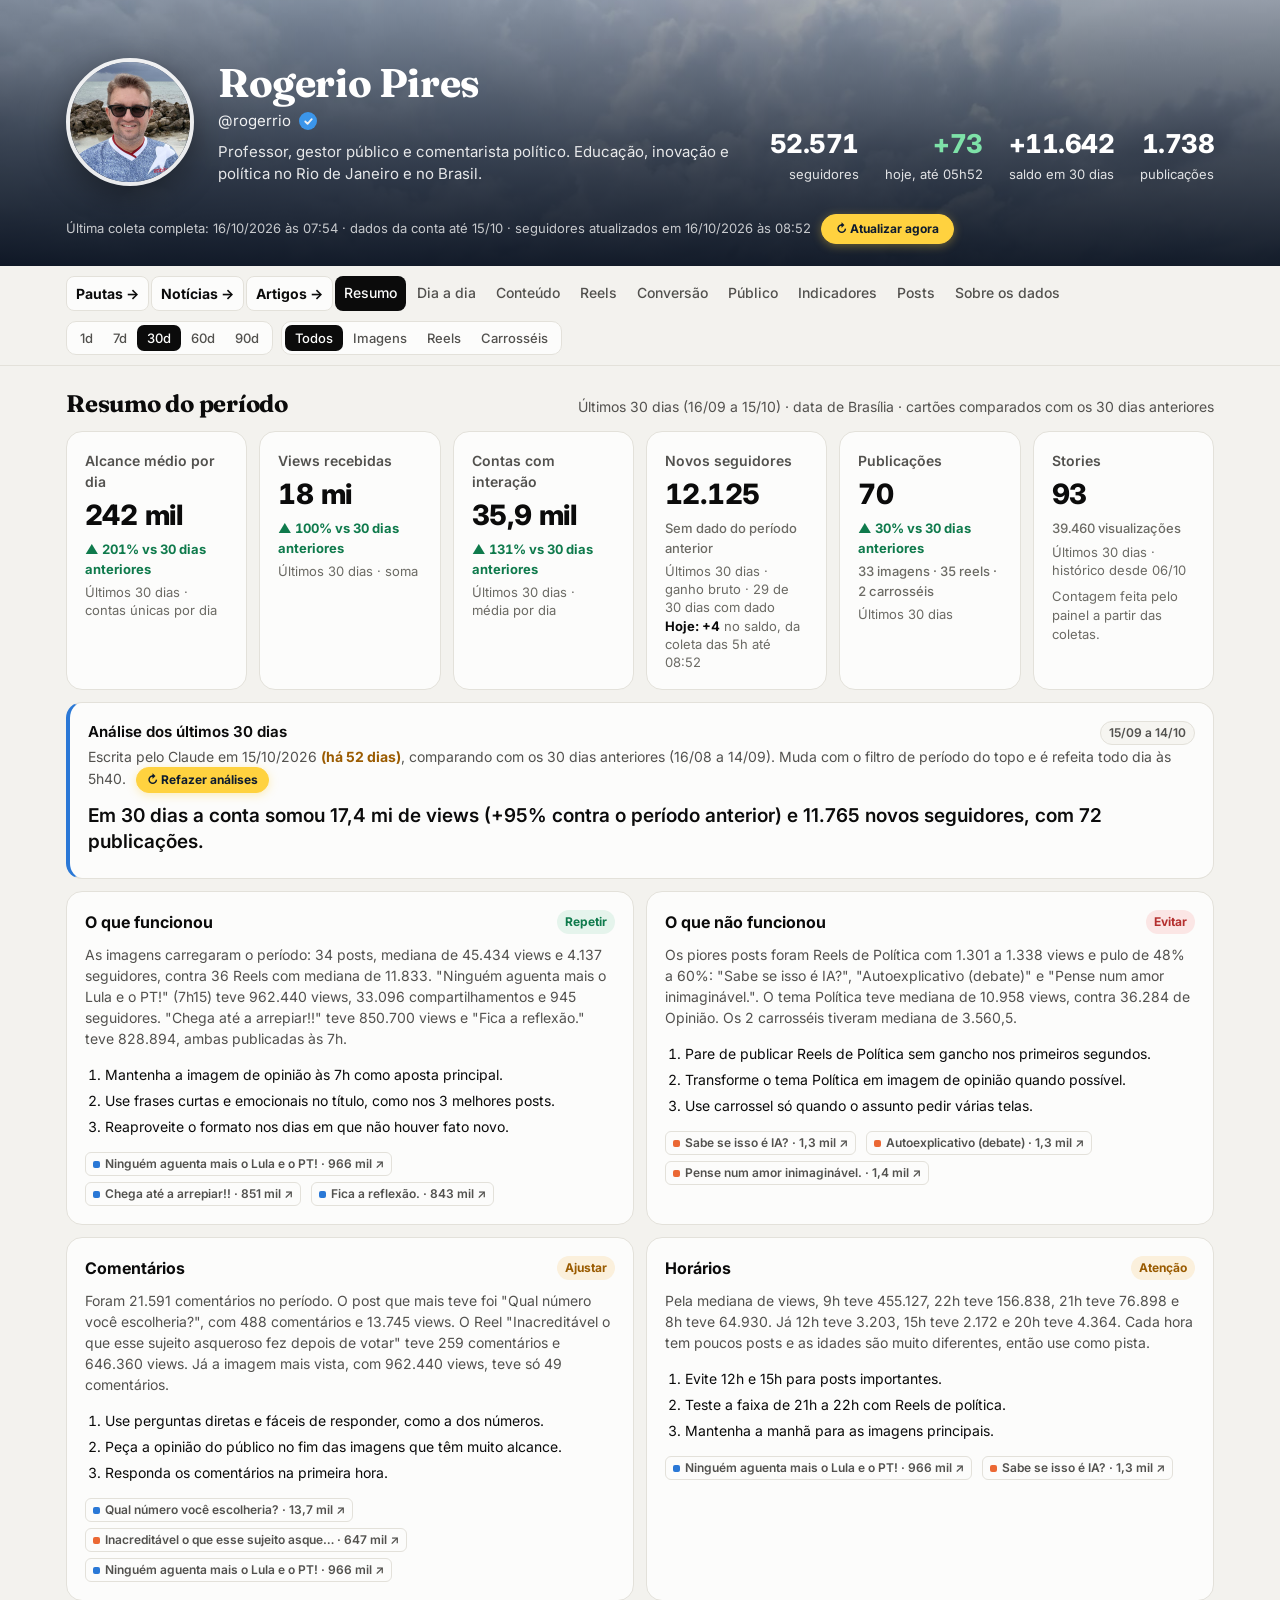
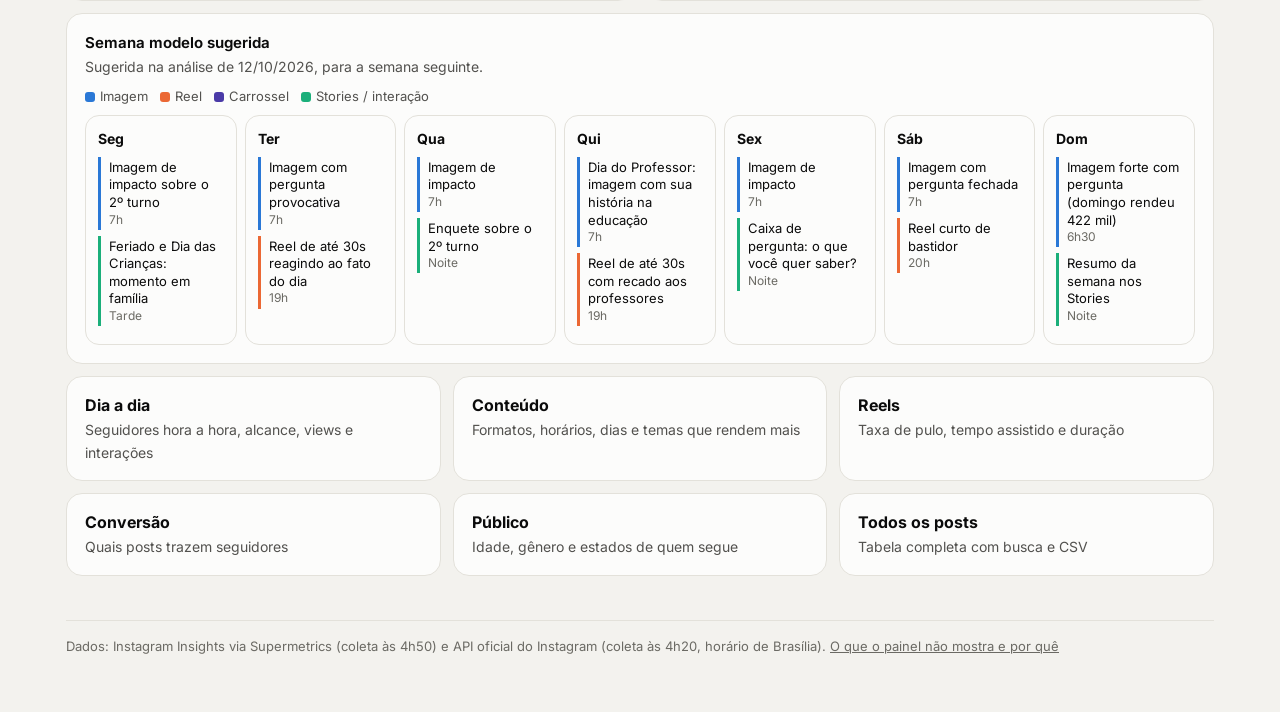
==== commit 006c8b45: "Seguidores hora a hora: filtro por dia (com comparação ao dia anterior) e histórico de 120 dias Co-A" ====
--- a/index.html
+++ b/index.html
@@ -208,6 +208,7 @@
   .next{grid-template-columns:1fr}
   .card{padding:16px}
 }
+.iday{display:inline-flex;align-items:center;gap:4px}.iday button,.iday select{border:1px solid var(--border);background:var(--surface);color:var(--text);border-radius:8px;font:600 13px Inter,sans-serif;padding:5px 9px;cursor:pointer}.iday button:disabled{opacity:.35;cursor:default}
 </style>
 </head>
 <body>
@@ -257,7 +258,7 @@
 
   <section class="block" id="diario" data-page="diario">
     <div class="sec-h"><h2>Dia a dia</h2><p>Métricas da conta por dia, data de Brasília</p></div>
-    <div class="card" style="margin-bottom:12px"><div class="head"><h3>Seguidores hoje, hora a hora</h3><span class="per" data-per="intra"></span></div><p class="desc" id="intra-desc">Saldo acumulado desde a meia-noite (quem começou a seguir menos quem deixou de seguir), medido a cada coleta.</p><div class="legend" id="intra-leg"></div><div id="d-intra"></div><div class="def" id="intra-note"></div></div>
+    <div class="card" style="margin-bottom:12px"><div class="head"><h3 id="intra-h">Seguidores hoje, hora a hora</h3><span class="iday"><button type="button" id="iday-prev" aria-label="Dia anterior">‹</button><select id="iday" aria-label="Escolher o dia"></select><button type="button" id="iday-next" aria-label="Dia seguinte">›</button></span></div><p class="desc" id="intra-desc">Saldo acumulado desde a meia-noite (quem começou a seguir menos quem deixou de seguir), medido a cada coleta.</p><div class="legend" id="intra-leg"></div><div id="d-intra"></div><div class="def" id="intra-note"></div></div>
     <div class="g2e">
       <div class="card"><div class="head"><h3>Alcance da conta por dia</h3><span class="per" data-per="daily"></span></div><p class="desc">Contas únicas alcançadas em cada dia. Não somar dias: a mesma pessoa pode aparecer em vários.</p><div class="legend"><span><i class="ln" style="background:var(--s1)"></i>Por dia</span><span><i class="dash"></i>Média móvel 7 dias</span></div><div id="d-reach"></div></div>
       <div class="card"><div class="head"><h3>Views recebidas pela conta por dia</h3><span class="per" data-per="daily"></span></div><p class="desc">Visualizações de todo o conteúdo (posts, Reels e Stories) registradas em cada dia, inclusive de posts antigos.</p><div class="legend"><span><i class="ln" style="background:var(--s4)"></i>Por dia</span><span><i class="dash"></i>Média móvel 7 dias</span></div><div id="d-views"></div></div>
@@ -449,26 +450,38 @@
 }
 
 /* seguidores ao longo do dia (leituras da API) */
+let INTRA_DAY=null;
 function intraday(){
   const host=$("#d-intra"),P=(D.intraday||[]).map(([k,v])=>({t:new Date(k),k,v}));
   host.innerHTML="";if(P.length<2)return empty(host,"Ainda sem leituras suficientes hoje.");
-  const day=P[P.length-1].k.slice(0,10),prevDay=d=>{const x=new Date(d+"T12:00:00-03:00");x.setDate(x.getDate()-1);return x.toISOString().slice(0,10)};
+  const DAYS=[...new Set(P.map(p=>p.k.slice(0,10)))],latest=DAYS[DAYS.length-1];
+  if(!DAYS.includes(INTRA_DAY))INTRA_DAY=latest;
+  const day=INTRA_DAY,isToday=day===latest,dmy=d=>d.slice(8,10)+"/"+d.slice(5,7);
+  const sel=$("#iday");sel.innerHTML=DAYS.slice().reverse().map(d=>`<option value="${d}">${d===latest?"Hoje ("+dmy(d)+")":["dom","seg","ter","qua","qui","sex","sáb"][new Date(d+"T12:00:00").getDay()]+" "+dmy(d)}</option>`).join("");sel.value=day;
+  sel.onchange=()=>{INTRA_DAY=sel.value;intraday()};
+  $("#iday-prev").disabled=DAYS.indexOf(day)<=0;$("#iday-next").disabled=isToday;
+  $("#iday-prev").onclick=()=>{INTRA_DAY=DAYS[DAYS.indexOf(day)-1];intraday()};$("#iday-next").onclick=()=>{INTRA_DAY=DAYS[DAYS.indexOf(day)+1];intraday()};
+  $("#intra-h").textContent=isToday?"Seguidores hoje, hora a hora":`Seguidores em ${dmy(day)}, hora a hora`;
+  const prevDay=d=>{const x=new Date(d+"T12:00:00-03:00");x.setDate(x.getDate()-1);return x.toISOString().slice(0,10)};
   const hrs=p=>{const[h,mi,se]=p.k.slice(11,19).split(":").map(Number);return h+mi/60+se/3600};
   const serie=d=>{const pts=P.filter(p=>p.k.slice(0,10)===d);if(!pts.length)return null;
     const before=P.filter(p=>p.k<d+"T00:00"),b=before[before.length-1];
     const okB=b&&(new Date(d+"T00:00:00-03:00")-b.t)<=3*36e5,base=okB?b.v:pts[0].v;
-    return{okB,out:(okB?[{h:0,n:0,v:b.v,k:null}]:[]).concat(pts.map(p=>({h:hrs(p),n:p.v-base,v:p.v,k:p.k})))}};
+    const nx=P.find(p=>p.k>=nextDay(d)+"T00:00"),okE=nx&&(nx.t-new Date(nextDay(d)+"T00:00:00-03:00"))<=3*36e5&&d!==latest;
+    const lp=pts[pts.length-1],endV=okE?Math.round(lp.v+(nx.v-lp.v)*(24-hrs(lp))/(24+(nx.t-new Date(nextDay(d)+"T00:00:00-03:00"))/36e5-hrs(lp))):null;
+    return{okB,out:(okB?[{h:0,n:0,v:b.v,k:null}]:[]).concat(pts.map(p=>({h:hrs(p),n:p.v-base,v:p.v,k:p.k}))).concat(okE?[{h:24,n:endV-base,v:endV,k:null,fim:true}]:[])}};
+  const nextDay=d=>{const x=new Date(d+"T12:00:00-03:00");x.setDate(x.getDate()+1);return x.toISOString().slice(0,10)};
   const T=serie(day),Y=serie(prevDay(day)),yOk=Y&&Y.okB&&Y.out.length>3,pts=T.out,last=pts[pts.length-1];
   /* saldo de cada hora: leituras com intervalo maior que 1h15 são repartidas igualmente pelas horas (estimado) */
   const HB=[];for(let h=0;h<Math.ceil(last.h-1e-9);h++){let g=0,est=false,cov=0;
     for(let i=1;i<pts.length;i++){const a=pts[i-1],c=pts[i],ov=Math.min(c.h,h+1)-Math.max(a.h,h);if(ov<=0)continue;g+=(c.n-a.n)*ov/(c.h-a.h);cov+=ov;if(c.h-a.h>1.25)est=true}
     HB.push({h,g:Math.round(g),est,part:cov<.999})}
-  $("#intra-leg").innerHTML=`<span><i class="ln" style="background:var(--s3)"></i>Saldo acumulado</span><span><i class="tr"></i>Tendência até 24h</span>${yOk?`<span><i class="dash"></i>Ontem, mesmo horário</span>`:""}<span><i style="background:var(--s1)"></i>Saldo de cada hora</span><span><i style="background:var(--s1);opacity:.4"></i>Estimado (sem leitura naquela hora)</span>`;
+  $("#intra-leg").innerHTML=`<span><i class="ln" style="background:var(--s3)"></i>Saldo acumulado</span>${isToday?`<span><i class="tr"></i>Tendência até 24h</span>`:""}${yOk?`<span><i class="dash"></i>${isToday?"Ontem":"Dia anterior"}, mesmo horário</span>`:""}<span><i style="background:var(--s1)"></i>Saldo de cada hora</span><span><i style="background:var(--s1);opacity:.4"></i>Estimado (sem leitura naquela hora)</span>`;
   const W=host.clientWidth||600,H=Math.max(300,Math.min(380,W*.6)),m={t:12,r:12,b:24,l:46},gapP=26;
   const svg=el("svg",{viewBox:`0 0 ${W} ${H}`},host),iw=W-m.l-m.r,ihT=H-m.t-m.b-gapP,h1=ihT*.58,h2=ihT-h1,t2=m.t+h1+gapP;
   const X=h=>m.l+iw*h/24;
   /* painel de cima: saldo acumulado */
-  const pace=last.h>1?last.n/last.h:null,proj=pace!=null&&last.h<23.5?last.n+pace*(24-last.h):null;
+  const pace=last.h>1?last.n/last.h:null,proj=isToday&&pace!=null&&last.h<23.5?last.n+pace*(24-last.h):null;
   const all=[...pts,...(yOk?Y.out:[])].map(p=>p.n).concat(proj!=null?[proj]:[]),lo=Math.min(0,...all),hi=Math.max(1,...all);
   let step=nice((hi-lo)/3),y0=Math.floor(lo/step)*step,y1=Math.ceil(hi/step)*step;
   const Yp=n=>m.t+h1-h1*(n-y0)/(y1-y0);
@@ -503,10 +516,10 @@
     let i=0;real.forEach((p,j)=>{if(Math.abs(p.h-h)<Math.abs(real[i].h-h))i=j});const p=real[i],pr=pts[pts.indexOf(p)-1];
     vl.setAttribute("x1",X(p.h));vl.setAttribute("x2",X(p.h));vl.setAttribute("opacity",1);
     const dh=pr?p.h-pr.h:0,d=pr?p.n-pr.n:null,yv=yAt(p.h);
-    showTip(e,`<b>${hm(p.h)}</b><br>Saldo desde 0h: <b>${p.n>=0?"+":""}${full(p.n)}</b><br>Total: ${full(p.v)} seguidores${pr?`<br>Desde a leitura anterior (${hm(pr.h)}): ${d>=0?"+":""}${full(d)}${dh>0.2?` · ${d/dh>=0?"+":""}${fmt(Math.round(d/dh))}/hora`:""}`:""}${yv!=null?`<br>Ontem até esse horário: ${yv>=0?"+":""}${full(yv)}`:""}`)};
+    showTip(e,`<b>${p.h>=24?"24h00 (estimado)":hm(p.h)}</b><br>Saldo desde 0h: <b>${p.n>=0?"+":""}${full(p.n)}</b><br>Total: ${full(p.v)} seguidores${pr?`<br>Desde a leitura anterior (${hm(pr.h)}): ${d>=0?"+":""}${full(d)}${dh>0.2?` · ${d/dh>=0?"+":""}${fmt(Math.round(d/dh))}/hora`:""}`:""}${yv!=null?`<br>Ontem até esse horário: ${yv>=0?"+":""}${full(yv)}`:""}`)};
   ov.addEventListener("pointermove",mv);ov.addEventListener("pointerdown",mv);ov.addEventListener("pointerleave",e=>{vl.setAttribute("opacity",0);if(e.pointerType!=="touch")hideTip()});
   const rate=last.h>0.5?last.n/last.h:null,projTxt=proj!=null?` Tendência: mantido o ritmo médio do dia, o saldo chega a cerca de <b>${proj>=0?"+":""}${full(Math.round(proj))}</b> à meia-noite (a madrugada costuma ser mais fraca, então tende a ficar um pouco abaixo).`:"",best=HB.filter(b=>!b.est&&!b.part).sort((a,b)=>b.g-a.g)[0];
-  $("#intra-note").innerHTML=`<b>${last.n>=0?"+":""}${full(last.n)}</b> no saldo até ${hm(last.h)}${rate!=null?`, média de ${rate>=0?"+":""}${fmt(Math.round(rate))} por hora`:""}${best?`; melhor hora medida: ${best.h}h às ${best.h+1}h (+${full(best.g)})`:""}${yOk&&yAt(last.h)!=null?`. Ontem, no mesmo horário: ${yAt(last.h)>=0?"+":""}${full(yAt(last.h))}`:""}.${T.okB?"":" Hoje a primeira leitura foi depois da meia-noite: o saldo conta a partir dela."}${projTxt} A API não informa entradas e saídas separadas por hora, só o total de seguidores; por isso o gráfico mostra o saldo. Barras claras são estimadas: horas sem leitura recebem uma parte igual do saldo do intervalo. A coleta roda de hora em hora (o GitHub pode atrasar alguns minutos).`;
+  $("#intra-note").innerHTML=`${isToday?"":`<b>${dmy(day)}</b>: `}<b>${last.n>=0?"+":""}${full(last.n)}</b> no saldo ${last.h>=24?"no dia inteiro":"até "+hm(last.h)}${rate!=null?`, média de ${rate>=0?"+":""}${fmt(Math.round(rate))} por hora`:""}${best?`; melhor hora medida: ${best.h}h às ${best.h+1}h (+${full(best.g)})`:""}${yOk&&yAt(last.h)!=null?`. ${isToday?"Ontem":"No dia anterior"}, no mesmo horário: ${yAt(last.h)>=0?"+":""}${full(yAt(last.h))}`:""}.${T.okB?"":` ${isToday?"Hoje":"Nesse dia"} a primeira leitura foi depois da meia-noite: o saldo conta a partir dela.`}${projTxt} A API não informa entradas e saídas separadas por hora, só o total de seguidores; por isso o gráfico mostra o saldo. Barras claras são estimadas: horas sem leitura recebem uma parte igual do saldo do intervalo. A coleta roda de hora em hora (o GitHub pode atrasar alguns minutos).`;
 }
 
 /* barras com mediana + quartis + n */
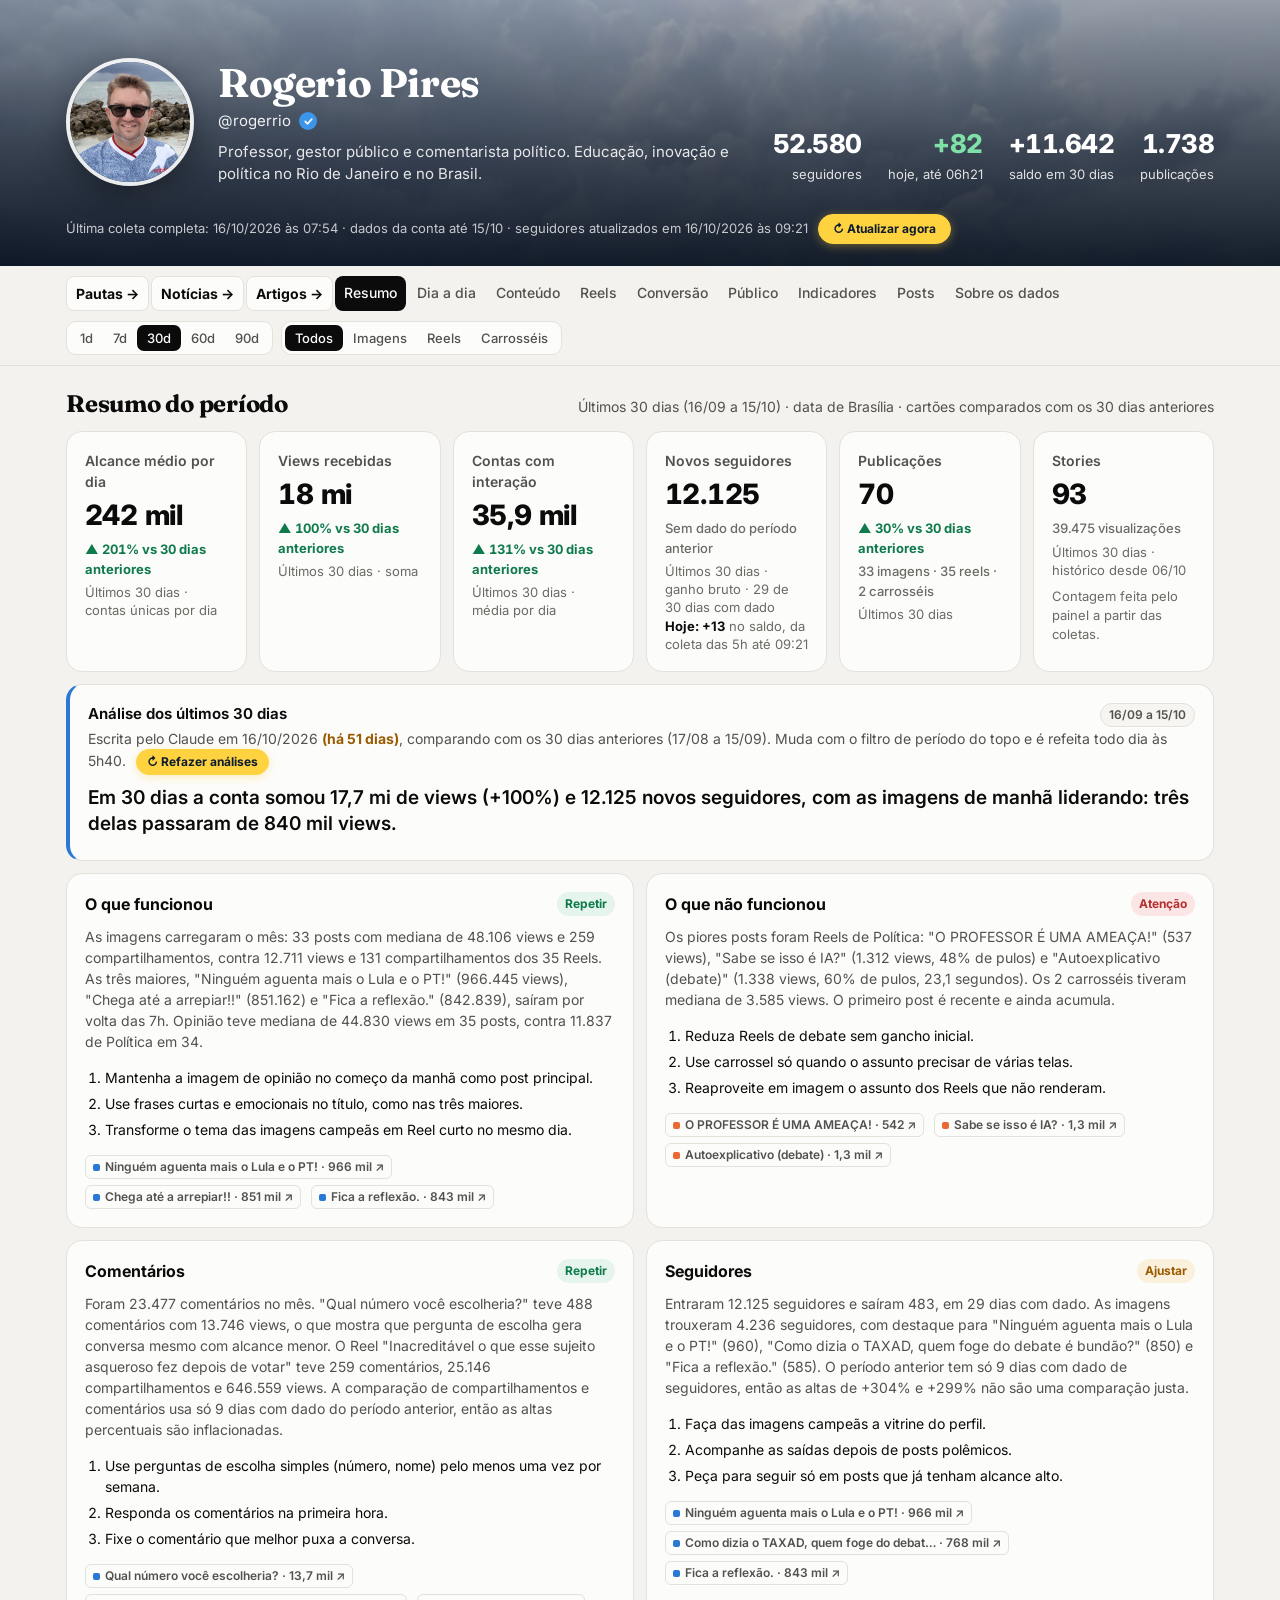
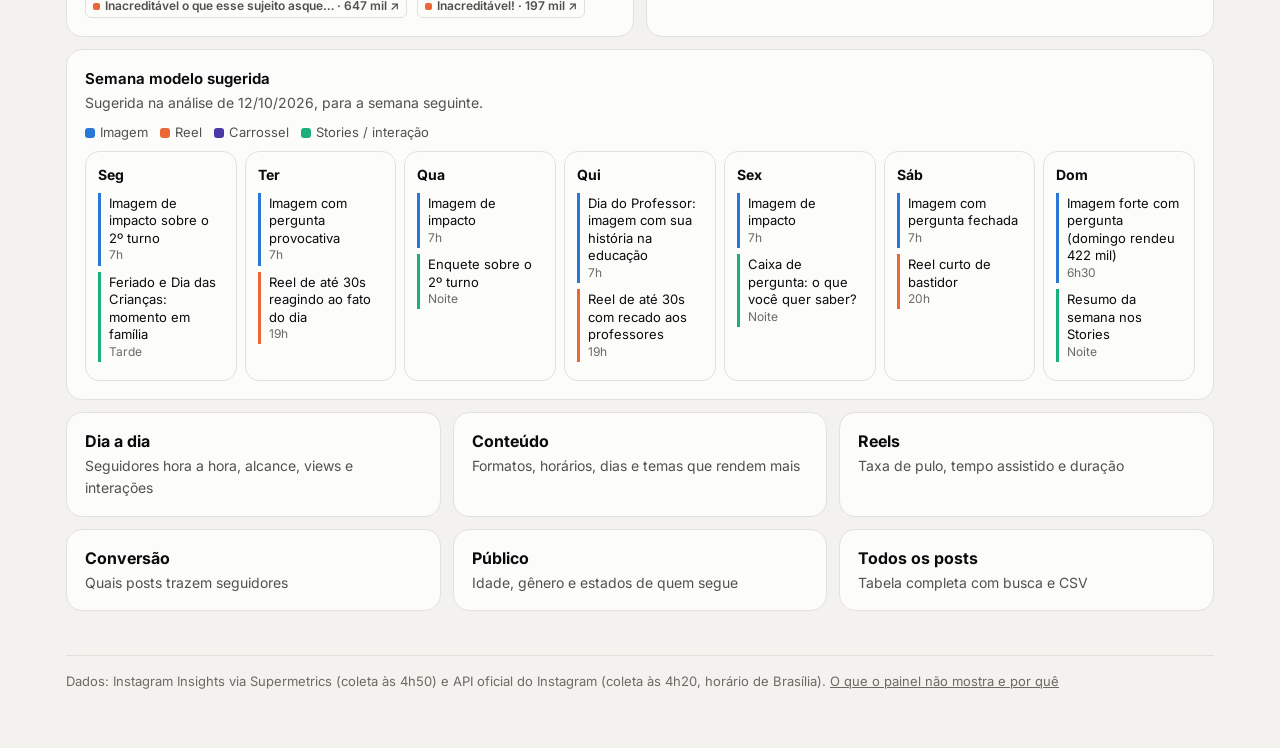
==== commit 510ac67b: "Seguidores hora a hora: hoje sempre no gráfico; o seletor escolhe o dia de comparação (linha e barra" ====
--- a/index.html
+++ b/index.html
@@ -258,7 +258,7 @@
 
   <section class="block" id="diario" data-page="diario">
     <div class="sec-h"><h2>Dia a dia</h2><p>Métricas da conta por dia, data de Brasília</p></div>
-    <div class="card" style="margin-bottom:12px"><div class="head"><h3 id="intra-h">Seguidores hoje, hora a hora</h3><span class="iday"><button type="button" id="iday-prev" aria-label="Dia anterior">‹</button><select id="iday" aria-label="Escolher o dia"></select><button type="button" id="iday-next" aria-label="Dia seguinte">›</button></span></div><p class="desc" id="intra-desc">Saldo acumulado desde a meia-noite (quem começou a seguir menos quem deixou de seguir), medido a cada coleta.</p><div class="legend" id="intra-leg"></div><div id="d-intra"></div><div class="def" id="intra-note"></div></div>
+    <div class="card" style="margin-bottom:12px"><div class="head"><h3 id="intra-h">Seguidores hoje, hora a hora</h3><span class="iday"><small class="small-n" style="margin-right:4px">Comparar com</small><button type="button" id="iday-prev" aria-label="Dia anterior">‹</button><select id="iday" aria-label="Escolher o dia"></select><button type="button" id="iday-next" aria-label="Dia seguinte">›</button></span></div><p class="desc" id="intra-desc">Saldo acumulado desde a meia-noite (quem começou a seguir menos quem deixou de seguir), medido a cada coleta.</p><div class="legend" id="intra-leg"></div><div id="d-intra"></div><div class="def" id="intra-note"></div></div>
     <div class="g2e">
       <div class="card"><div class="head"><h3>Alcance da conta por dia</h3><span class="per" data-per="daily"></span></div><p class="desc">Contas únicas alcançadas em cada dia. Não somar dias: a mesma pessoa pode aparecer em vários.</p><div class="legend"><span><i class="ln" style="background:var(--s1)"></i>Por dia</span><span><i class="dash"></i>Média móvel 7 dias</span></div><div id="d-reach"></div></div>
       <div class="card"><div class="head"><h3>Views recebidas pela conta por dia</h3><span class="per" data-per="daily"></span></div><p class="desc">Visualizações de todo o conteúdo (posts, Reels e Stories) registradas em cada dia, inclusive de posts antigos.</p><div class="legend"><span><i class="ln" style="background:var(--s4)"></i>Por dia</span><span><i class="dash"></i>Média móvel 7 dias</span></div><div id="d-views"></div></div>
@@ -450,76 +450,79 @@
 }
 
 /* seguidores ao longo do dia (leituras da API) */
-let INTRA_DAY=null;
+let INTRA_DAY=null; /* dia de comparação escolhido no seletor (hoje fica sempre no gráfico) */
 function intraday(){
   const host=$("#d-intra"),P=(D.intraday||[]).map(([k,v])=>({t:new Date(k),k,v}));
   host.innerHTML="";if(P.length<2)return empty(host,"Ainda sem leituras suficientes hoje.");
-  const DAYS=[...new Set(P.map(p=>p.k.slice(0,10)))],latest=DAYS[DAYS.length-1];
-  if(!DAYS.includes(INTRA_DAY))INTRA_DAY=latest;
-  const day=INTRA_DAY,isToday=day===latest,dmy=d=>d.slice(8,10)+"/"+d.slice(5,7);
-  const sel=$("#iday");sel.innerHTML=DAYS.slice().reverse().map(d=>`<option value="${d}">${d===latest?"Hoje ("+dmy(d)+")":["dom","seg","ter","qua","qui","sex","sáb"][new Date(d+"T12:00:00").getDay()]+" "+dmy(d)}</option>`).join("");sel.value=day;
-  sel.onchange=()=>{INTRA_DAY=sel.value;intraday()};
-  $("#iday-prev").disabled=DAYS.indexOf(day)<=0;$("#iday-next").disabled=isToday;
-  $("#iday-prev").onclick=()=>{INTRA_DAY=DAYS[DAYS.indexOf(day)-1];intraday()};$("#iday-next").onclick=()=>{INTRA_DAY=DAYS[DAYS.indexOf(day)+1];intraday()};
-  $("#intra-h").textContent=isToday?"Seguidores hoje, hora a hora":`Seguidores em ${dmy(day)}, hora a hora`;
-  const prevDay=d=>{const x=new Date(d+"T12:00:00-03:00");x.setDate(x.getDate()-1);return x.toISOString().slice(0,10)};
+  const DAYS=[...new Set(P.map(p=>p.k.slice(0,10)))],day=DAYS[DAYS.length-1],OTH=DAYS.slice(0,-1);
+  const dmy=d=>d.slice(8,10)+"/"+d.slice(5,7),WDN=["dom","seg","ter","qua","qui","sex","sáb"],wd=d=>WDN[new Date(d+"T12:00:00").getDay()];
+  const shift=(d,n)=>{const x=new Date(d+"T12:00:00-03:00");x.setDate(x.getDate()+n);return x.toISOString().slice(0,10)};
+  if(!OTH.includes(INTRA_DAY))INTRA_DAY=OTH.includes(shift(day,-1))?shift(day,-1):OTH[OTH.length-1]||null;
+  const cmp=INTRA_DAY,cLab=cmp?(cmp===shift(day,-1)?"Ontem":wd(cmp)+" "+dmy(cmp)):"";
+  const sel=$("#iday");sel.innerHTML=OTH.slice().reverse().map(d=>`<option value="${d}">${d===shift(day,-1)?"Ontem ("+dmy(d)+")":wd(d)+" "+dmy(d)}</option>`).join("")||`<option>sem dias anteriores</option>`;
+  if(cmp)sel.value=cmp;sel.disabled=!OTH.length;sel.onchange=()=>{INTRA_DAY=sel.value;intraday()};
+  $("#iday-prev").disabled=!cmp||OTH.indexOf(cmp)<=0;$("#iday-next").disabled=!cmp||OTH.indexOf(cmp)>=OTH.length-1;
+  $("#iday-prev").onclick=()=>{INTRA_DAY=OTH[OTH.indexOf(cmp)-1];intraday()};$("#iday-next").onclick=()=>{INTRA_DAY=OTH[OTH.indexOf(cmp)+1];intraday()};
   const hrs=p=>{const[h,mi,se]=p.k.slice(11,19).split(":").map(Number);return h+mi/60+se/3600};
   const serie=d=>{const pts=P.filter(p=>p.k.slice(0,10)===d);if(!pts.length)return null;
     const before=P.filter(p=>p.k<d+"T00:00"),b=before[before.length-1];
     const okB=b&&(new Date(d+"T00:00:00-03:00")-b.t)<=3*36e5,base=okB?b.v:pts[0].v;
-    const nx=P.find(p=>p.k>=nextDay(d)+"T00:00"),okE=nx&&(nx.t-new Date(nextDay(d)+"T00:00:00-03:00"))<=3*36e5&&d!==latest;
-    const lp=pts[pts.length-1],endV=okE?Math.round(lp.v+(nx.v-lp.v)*(24-hrs(lp))/(24+(nx.t-new Date(nextDay(d)+"T00:00:00-03:00"))/36e5-hrs(lp))):null;
-    return{okB,out:(okB?[{h:0,n:0,v:b.v,k:null}]:[]).concat(pts.map(p=>({h:hrs(p),n:p.v-base,v:p.v,k:p.k}))).concat(okE?[{h:24,n:endV-base,v:endV,k:null,fim:true}]:[])}};
-  const nextDay=d=>{const x=new Date(d+"T12:00:00-03:00");x.setDate(x.getDate()+1);return x.toISOString().slice(0,10)};
-  const T=serie(day),Y=serie(prevDay(day)),yOk=Y&&Y.okB&&Y.out.length>3,pts=T.out,last=pts[pts.length-1];
+    const nd=shift(d,1),t0=new Date(nd+"T00:00:00-03:00"),nx=P.find(p=>p.k>=nd+"T00:00"),okE=d!==day&&nx&&(nx.t-t0)<=3*36e5;
+    const lp=pts[pts.length-1],endV=okE?Math.round(lp.v+(nx.v-lp.v)*(24-hrs(lp))/(24+(nx.t-t0)/36e5-hrs(lp))):null;
+    return{okB,out:(okB?[{h:0,n:0,v:b.v,k:null}]:[]).concat(pts.map(p=>({h:hrs(p),n:p.v-base,v:p.v,k:p.k}))).concat(okE?[{h:24,n:endV-base,v:endV,k:null}]:[])}};
   /* saldo de cada hora: leituras com intervalo maior que 1h15 são repartidas igualmente pelas horas (estimado) */
-  const HB=[];for(let h=0;h<Math.ceil(last.h-1e-9);h++){let g=0,est=false,cov=0;
+  const bars=pts=>{const L=pts[pts.length-1],HB=[];for(let h=0;h<Math.ceil(L.h-1e-9);h++){let g=0,est=false,cov=0;
     for(let i=1;i<pts.length;i++){const a=pts[i-1],c=pts[i],ov=Math.min(c.h,h+1)-Math.max(a.h,h);if(ov<=0)continue;g+=(c.n-a.n)*ov/(c.h-a.h);cov+=ov;if(c.h-a.h>1.25)est=true}
-    HB.push({h,g:Math.round(g),est,part:cov<.999})}
-  $("#intra-leg").innerHTML=`<span><i class="ln" style="background:var(--s3)"></i>Saldo acumulado</span>${isToday?`<span><i class="tr"></i>Tendência até 24h</span>`:""}${yOk?`<span><i class="dash"></i>${isToday?"Ontem":"Dia anterior"}, mesmo horário</span>`:""}<span><i style="background:var(--s1)"></i>Saldo de cada hora</span><span><i style="background:var(--s1);opacity:.4"></i>Estimado (sem leitura naquela hora)</span>`;
+    HB.push({h,g:Math.round(g),est,part:cov<.999})}return HB};
+  const T=serie(day),C=cmp?serie(cmp):null,cOk=C&&C.out.length>3,pts=T.out,last=pts[pts.length-1];
+  const HB=bars(pts),HC=cOk?bars(C.out):[];
+  $("#intra-leg").innerHTML=`<span><i class="ln" style="background:var(--s3)"></i>Hoje, saldo acumulado</span><span><i class="tr"></i>Tendência até 24h</span>${cOk?`<span><i class="dash"></i>${cLab}, saldo acumulado</span>`:""}<span><i style="background:var(--s1)"></i>Hoje, saldo de cada hora</span>${cOk?`<span><i style="background:var(--muted);opacity:.55"></i>${cLab}, saldo de cada hora</span>`:""}<span><i style="background:var(--s1);opacity:.4"></i>Estimado (sem leitura)</span>`;
   const W=host.clientWidth||600,H=Math.max(300,Math.min(380,W*.6)),m={t:12,r:12,b:24,l:46},gapP=26;
   const svg=el("svg",{viewBox:`0 0 ${W} ${H}`},host),iw=W-m.l-m.r,ihT=H-m.t-m.b-gapP,h1=ihT*.58,h2=ihT-h1,t2=m.t+h1+gapP;
   const X=h=>m.l+iw*h/24;
   /* painel de cima: saldo acumulado */
-  const pace=last.h>1?last.n/last.h:null,proj=isToday&&pace!=null&&last.h<23.5?last.n+pace*(24-last.h):null;
-  const all=[...pts,...(yOk?Y.out:[])].map(p=>p.n).concat(proj!=null?[proj]:[]),lo=Math.min(0,...all),hi=Math.max(1,...all);
+  const pace=last.h>1?last.n/last.h:null,proj=pace!=null&&last.h<23.5?last.n+pace*(24-last.h):null;
+  const all=[...pts,...(cOk?C.out:[])].map(p=>p.n).concat(proj!=null?[proj]:[]),lo=Math.min(0,...all),hi=Math.max(1,...all);
   let step=nice((hi-lo)/3),y0=Math.floor(lo/step)*step,y1=Math.ceil(hi/step)*step;
   const Yp=n=>m.t+h1-h1*(n-y0)/(y1-y0);
   for(let v=y0;v<=y1+1e-9;v+=step){const y=Yp(v);el("line",{x1:m.l,x2:W-m.r,y1:y,y2:y,stroke:v===0?"var(--border)":"var(--grid)"},svg);const t=el("text",{x:m.l-8,y:y+4,"text-anchor":"end"},svg);t.textContent=(v>0?"+":"")+fmt(v)}
   const lab=(y,txt)=>{const t=el("text",{x:m.l,y,style:"font-size:12px;font-weight:600;fill:var(--text-2)"},svg);t.textContent=txt};
-  if(yOk)el("polyline",{points:Y.out.map(p=>`${X(p.h)},${Yp(p.n)}`).join(" "),fill:"none",stroke:"var(--muted)","stroke-width":1.5,"stroke-dasharray":"4 3"},svg);
+  if(cOk){el("polyline",{points:C.out.map(p=>`${X(p.h)},${Yp(p.n)}`).join(" "),fill:"none",stroke:"var(--muted)","stroke-width":1.5,"stroke-dasharray":"4 3"},svg);
+    const cl=C.out[C.out.length-1],ct=el("text",{x:Math.min(X(cl.h),W-m.r)-2,y:Yp(cl.n)-6,"text-anchor":"end",style:"font-size:11px;fill:var(--muted)"},svg);ct.textContent=`${cLab}: ${cl.n>=0?"+":""}${full(cl.n)}`}
   el("polygon",{points:`${X(pts[0].h)},${Yp(0)} `+pts.map(p=>`${X(p.h)},${Yp(p.n)}`).join(" ")+` ${X(last.h)},${Yp(0)}`,fill:"var(--s3)",opacity:.12},svg);
   el("polyline",{points:pts.map(p=>`${X(p.h)},${Yp(p.n)}`).join(" "),fill:"none",stroke:"var(--s3)","stroke-width":2.2,"stroke-linejoin":"round"},svg);
   if(proj!=null){el("line",{x1:X(last.h),y1:Yp(last.n),x2:X(24),y2:Yp(proj),stroke:"var(--s5)","stroke-width":2.5,"stroke-dasharray":"1 5","stroke-linecap":"round"},svg);
     const pt=el("text",{x:X(24)-2,y:Yp(proj)-8,"text-anchor":"end",style:"font-size:12px;font-weight:700;fill:var(--s5)"},svg);pt.textContent=`~${proj>=0?"+":""}${full(Math.round(proj))} às 24h`}
   pts.forEach((p,i)=>{if(p.k)el("circle",{cx:X(p.h),cy:Yp(p.n),r:i===pts.length-1?4:2.6,fill:"var(--s3)",stroke:"var(--surface)","stroke-width":1.2},svg)});
-  const lt=el("text",{x:Math.min(X(last.h)+8,W-m.r-40),y:Yp(last.n)-8,style:"font-size:12px;font-weight:700;fill:var(--text)"},svg);lt.textContent=(last.n>=0?"+":"")+full(last.n);
-  /* painel de baixo: saldo de cada hora */
-  const gmax=Math.max(1,...HB.map(b=>b.g)),gmin=Math.min(0,...HB.map(b=>b.g));const s2=nice((gmax-gmin)/2),b0=Math.floor(gmin/s2)*s2,b1=Math.ceil(gmax/s2)*s2;
+  const lt=el("text",{x:Math.min(X(last.h)+8,W-m.r-40),y:Yp(last.n)-8,style:"font-size:12px;font-weight:700;fill:var(--text)"},svg);lt.textContent="Hoje "+(last.n>=0?"+":"")+full(last.n);
+  /* painel de baixo: saldo de cada hora, hoje e o dia de comparação lado a lado */
+  const allG=[...HB,...HC].map(b=>b.g),gmax=Math.max(1,...allG),gmin=Math.min(0,...allG);const s2=nice((gmax-gmin)/2),b0=Math.floor(gmin/s2)*s2,b1=Math.ceil(gmax/s2)*s2;
   const Yb=v=>t2+h2-h2*(v-b0)/(b1-b0);
-  lab(t2-8,"Saldo de cada hora");
+  lab(t2-8,cOk?`Saldo de cada hora: hoje × ${cLab.toLowerCase()==="ontem"?"ontem":cLab}`:"Saldo de cada hora");
   for(let v=b0;v<=b1+1e-9;v+=s2){const y=Yb(v);el("line",{x1:m.l,x2:W-m.r,y1:y,y2:y,stroke:v===0?"var(--border)":"var(--grid)"},svg);const t=el("text",{x:m.l-8,y:y+4,"text-anchor":"end"},svg);t.textContent=(v>0?"+":"")+fmt(v)}
-  const bw=iw/24,w=Math.max(2,bw*.72);
-  HB.forEach(b=>{const x=X(b.h)+(bw-w)/2,yv=Yb(Math.max(b.g,0)),hh=Math.abs(Yb(b.g)-Yb(0));
-    if(b.g>=0)el("path",{d:barPath(x,yv,w,hh,Math.min(3,w/3)),fill:"var(--s1)",opacity:b.est||b.part?.4:1},svg);
-    else el("rect",{x,y:Yb(0),width:w,height:hh,fill:"var(--s1)",opacity:b.est||b.part?.4:1},svg);
-    if(!b.est&&!b.part&&W>=500){const t=el("text",{x:x+w/2,y:yv-4,"text-anchor":"middle",style:"font-size:12px"},svg);t.textContent=b.g}});
+  const bw=iw/24,w=Math.max(2,bw*(cOk?.40:.72)),off=cOk?bw*.08:(bw-w)/2;
+  const drawBar=(b,x,fill,op)=>{const yv=Yb(Math.max(b.g,0)),hh=Math.abs(Yb(b.g)-Yb(0));
+    if(b.g>=0)el("path",{d:barPath(x,yv,w,hh,Math.min(3,w/3)),fill,opacity:op},svg);else el("rect",{x,y:Yb(0),width:w,height:hh,fill,opacity:op},svg);return yv};
+  HC.forEach(b=>drawBar(b,X(b.h)+off+w+bw*.04,"var(--muted)",b.est||b.part?.25:.55));
+  HB.forEach(b=>{const x=X(b.h)+off,yv=drawBar(b,x,"var(--s1)",b.est||b.part?.4:1);
+    if(!b.est&&!b.part&&W>=500&&!cOk){const t=el("text",{x:x+w/2,y:yv-4,"text-anchor":"middle",style:"font-size:12px"},svg);t.textContent=b.g}});
   for(let h=0;h<=24;h+=W<500?6:3){const t=el("text",{x:X(h),y:H-6,"text-anchor":h===0?"start":h===24?"end":"middle"},svg);t.textContent=h+"h"}
   /* interação */
   const hm=h=>`${String(Math.floor(h)).padStart(2,"0")}h${String(Math.round(h%1*60)).padStart(2,"0")}`;
-  const yAt=h=>{if(!yOk)return null;let r=null;for(const p of Y.out){if(p.h<=h)r=p.n}return r};
+  const cAt=h=>{if(!cOk)return null;let r=null;for(const p of C.out){if(p.h<=h)r=p.n}return r};
   const vl=el("line",{y1:m.t,y2:H-m.b,stroke:"var(--muted)","stroke-dasharray":"3 3",opacity:0},svg);
   const ov=el("rect",{x:m.l,y:m.t,width:iw,height:H-m.t-m.b,fill:"transparent"},svg),real=pts.filter(p=>p.k);
   const mv=e=>{const r=svg.getBoundingClientRect(),px=(e.clientX-r.left)*W/r.width,py=(e.clientY-r.top)*H/r.height,h=Math.max(0,Math.min(23.99,(px-m.l)/iw*24));
-    if(py>=t2-gapP/2){const b=HB[Math.floor(h)];vl.setAttribute("opacity",0);if(!b)return showTip(e,`<b>${Math.floor(h)}h</b><br>Ainda sem leitura`);
-      return showTip(e,`<b>${b.h}h às ${b.h+1}h</b><br>Saldo na hora: <b>${b.g>=0?"+":""}${full(b.g)}</b>${b.est?"<br>Estimado: não houve leitura nessa hora; o saldo do intervalo foi repartido igualmente.":""}${b.part&&!b.est?"<br>Hora em andamento ou parcial.":""}`)}
+    if(py>=t2-gapP/2){const hh=Math.floor(h),b=HB[hh],c=HC[hh];vl.setAttribute("opacity",0);
+      return showTip(e,`<b>${hh}h às ${hh+1}h</b><br>Hoje: ${b?`<b>${b.g>=0?"+":""}${full(b.g)}</b>${b.est?" (estimado)":b.part?" (hora em andamento)":""}`:"ainda sem leitura"}${cOk?`<br>${cLab}: ${c?`${c.g>=0?"+":""}${full(c.g)}${c.est?" (estimado)":""}`:"sem leitura"}`:""}`)}
     let i=0;real.forEach((p,j)=>{if(Math.abs(p.h-h)<Math.abs(real[i].h-h))i=j});const p=real[i],pr=pts[pts.indexOf(p)-1];
     vl.setAttribute("x1",X(p.h));vl.setAttribute("x2",X(p.h));vl.setAttribute("opacity",1);
-    const dh=pr?p.h-pr.h:0,d=pr?p.n-pr.n:null,yv=yAt(p.h);
-    showTip(e,`<b>${p.h>=24?"24h00 (estimado)":hm(p.h)}</b><br>Saldo desde 0h: <b>${p.n>=0?"+":""}${full(p.n)}</b><br>Total: ${full(p.v)} seguidores${pr?`<br>Desde a leitura anterior (${hm(pr.h)}): ${d>=0?"+":""}${full(d)}${dh>0.2?` · ${d/dh>=0?"+":""}${fmt(Math.round(d/dh))}/hora`:""}`:""}${yv!=null?`<br>Ontem até esse horário: ${yv>=0?"+":""}${full(yv)}`:""}`)};
+    const dh=pr?p.h-pr.h:0,d=pr?p.n-pr.n:null,cv=cAt(p.h);
+    showTip(e,`<b>Hoje, ${hm(p.h)}</b><br>Saldo desde 0h: <b>${p.n>=0?"+":""}${full(p.n)}</b><br>Total: ${full(p.v)} seguidores${pr?`<br>Desde a leitura anterior (${hm(pr.h)}): ${d>=0?"+":""}${full(d)}${dh>0.2?` · ${d/dh>=0?"+":""}${fmt(Math.round(d/dh))}/hora`:""}`:""}${cv!=null?`<br>${cLab} até esse horário: ${cv>=0?"+":""}${full(cv)}`:""}`)};
   ov.addEventListener("pointermove",mv);ov.addEventListener("pointerdown",mv);ov.addEventListener("pointerleave",e=>{vl.setAttribute("opacity",0);if(e.pointerType!=="touch")hideTip()});
   const rate=last.h>0.5?last.n/last.h:null,projTxt=proj!=null?` Tendência: mantido o ritmo médio do dia, o saldo chega a cerca de <b>${proj>=0?"+":""}${full(Math.round(proj))}</b> à meia-noite (a madrugada costuma ser mais fraca, então tende a ficar um pouco abaixo).`:"",best=HB.filter(b=>!b.est&&!b.part).sort((a,b)=>b.g-a.g)[0];
-  $("#intra-note").innerHTML=`${isToday?"":`<b>${dmy(day)}</b>: `}<b>${last.n>=0?"+":""}${full(last.n)}</b> no saldo ${last.h>=24?"no dia inteiro":"até "+hm(last.h)}${rate!=null?`, média de ${rate>=0?"+":""}${fmt(Math.round(rate))} por hora`:""}${best?`; melhor hora medida: ${best.h}h às ${best.h+1}h (+${full(best.g)})`:""}${yOk&&yAt(last.h)!=null?`. ${isToday?"Ontem":"No dia anterior"}, no mesmo horário: ${yAt(last.h)>=0?"+":""}${full(yAt(last.h))}`:""}.${T.okB?"":` ${isToday?"Hoje":"Nesse dia"} a primeira leitura foi depois da meia-noite: o saldo conta a partir dela.`}${projTxt} A API não informa entradas e saídas separadas por hora, só o total de seguidores; por isso o gráfico mostra o saldo. Barras claras são estimadas: horas sem leitura recebem uma parte igual do saldo do intervalo. A coleta roda de hora em hora (o GitHub pode atrasar alguns minutos).`;
+  const cl=cOk?C.out[C.out.length-1]:null,cv=cAt(last.h);
+  $("#intra-note").innerHTML=`Hoje: <b>${last.n>=0?"+":""}${full(last.n)}</b> no saldo até ${hm(last.h)}${rate!=null?`, média de ${rate>=0?"+":""}${fmt(Math.round(rate))} por hora`:""}${best?`; melhor hora medida: ${best.h}h às ${best.h+1}h (+${full(best.g)})`:""}.${cOk&&cv!=null?` ${cLab}${cLab==="Ontem"?` (${dmy(cmp)})`:""}, no mesmo horário: <b>${cv>=0?"+":""}${full(cv)}</b>${cl&&cl.h>=23.9?`; no dia inteiro: ${cl.n>=0?"+":""}${full(cl.n)}`:""}.`:""}${T.okB?"":" Hoje a primeira leitura foi depois da meia-noite: o saldo conta a partir dela."}${projTxt} Use o seletor acima para comparar hoje com qualquer dia desde ${dmy(DAYS[0])}. A API não informa entradas e saídas separadas por hora, só o total de seguidores; por isso o gráfico mostra o saldo. Barras claras são estimadas: horas sem leitura recebem uma parte igual do saldo do intervalo. A coleta roda de hora em hora (o GitHub pode atrasar alguns minutos).`;
 }
 
 /* barras com mediana + quartis + n */
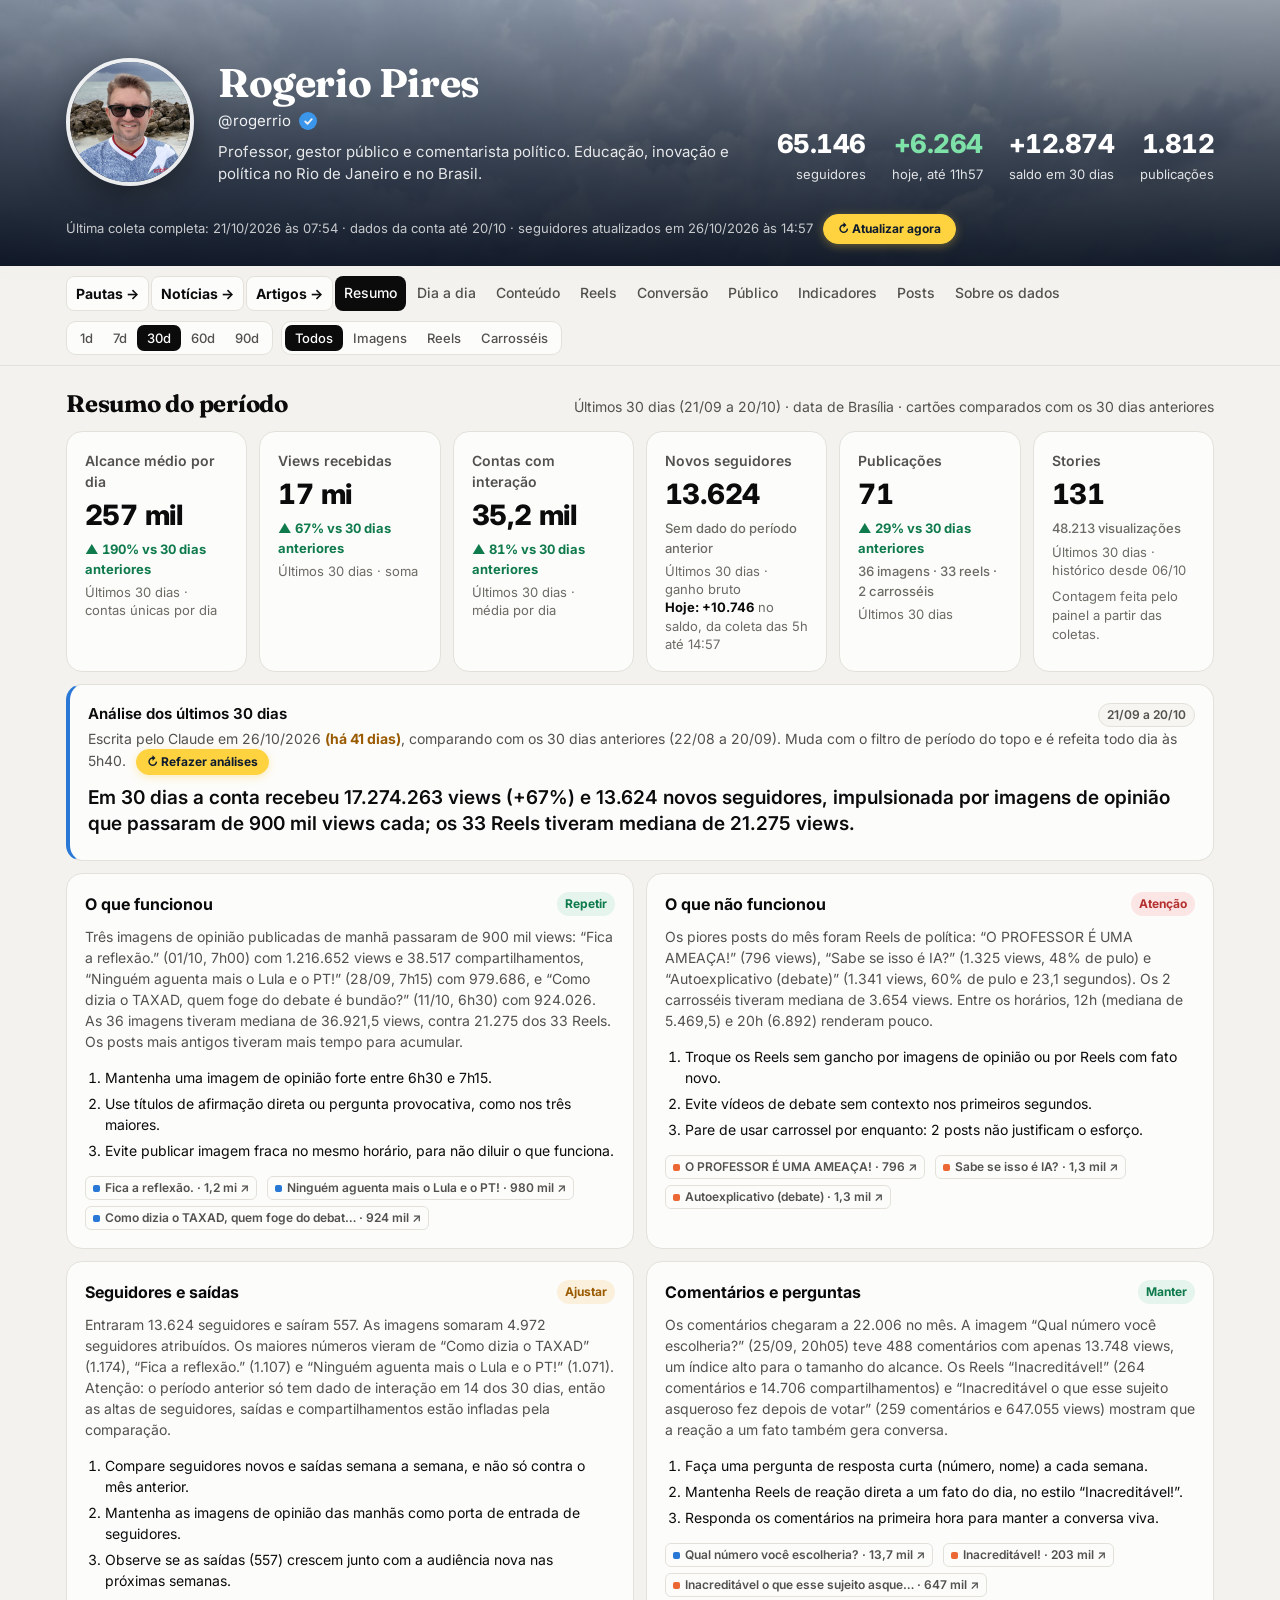
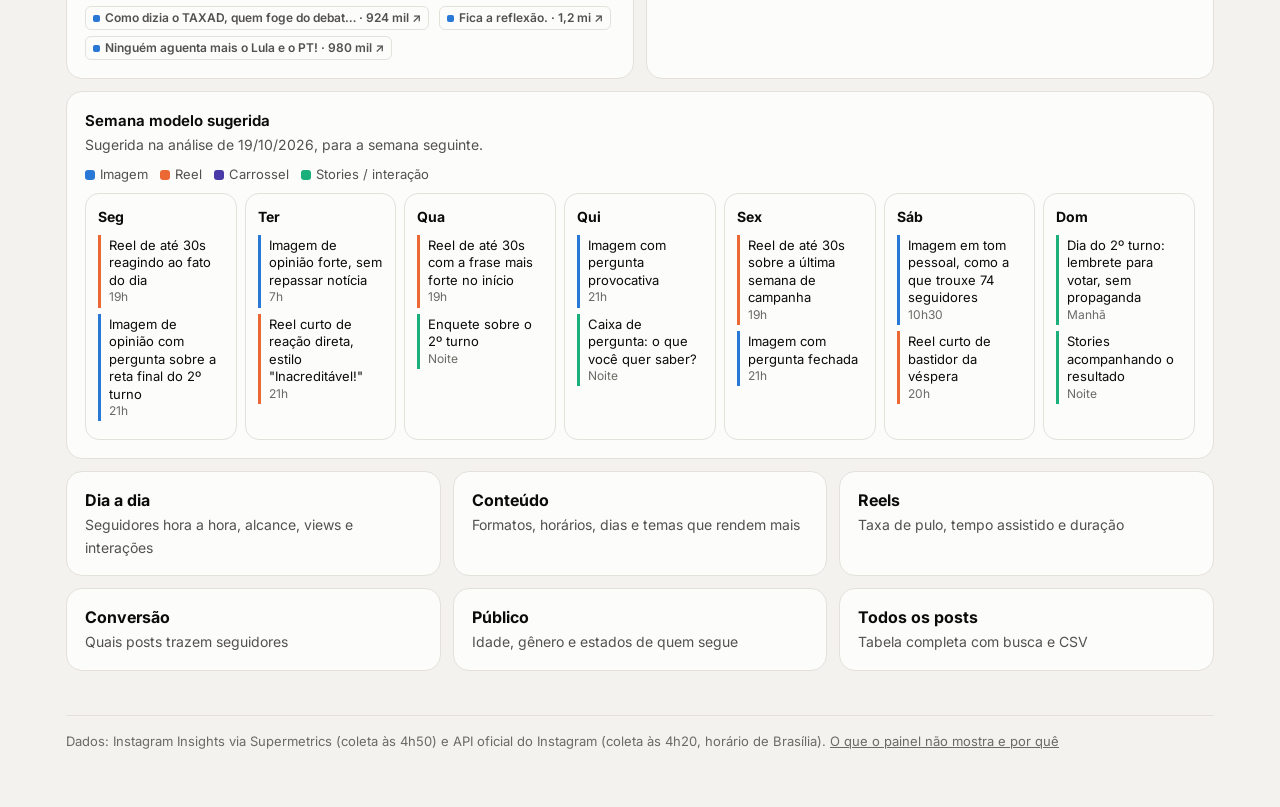
==== commit fcdc197f: "Painel: coleta completa direto na API do Instagram, sem Supermetrics; saldo de 30 dias pelo total de" ====
--- a/index.html
+++ b/index.html
@@ -1084,7 +1084,7 @@
   const first=P.find(x=>x[0].slice(0,10)===day),base=okB?b[1]:first[1];
   return{n:last[1]-base,hm:last[0].slice(11,16).replace(":","h"),exact:okB}}
 function heroStats(d){const g=todayGain(d);
-  $("#hero-stats").innerHTML=`<div><b>${full(d.account.followers)}</b><span>seguidores</span></div>${g?`<div title="Saldo desde a meia-noite (quem começou a seguir menos quem deixou), até a última leitura"><b style="color:${g.n>=0?"#7ee2a8":"#ff9a9a"}">${g.n>=0?"+":""}${full(g.n)}</b><span>hoje, até ${g.hm}</span></div>`:""}<div><b>+${full(d.follows_30d.gained-d.follows_30d.lost)}</b><span>saldo em 30 dias</span></div><div><b>${full(d.account.media_count)}</b><span>publicações</span></div>`}
+  $("#hero-stats").innerHTML=`<div><b>${full(d.account.followers)}</b><span>seguidores</span></div>${g?`<div title="Saldo desde a meia-noite (quem começou a seguir menos quem deixou), até a última leitura"><b style="color:${g.n>=0?"#7ee2a8":"#ff9a9a"}">${g.n>=0?"+":""}${full(g.n)}</b><span>hoje, até ${g.hm}</span></div>`:""}${(()=>{const n=d.followers_30d?d.followers_30d.net:d.follows_30d.gained-d.follows_30d.lost;return`<div title="${d.followers_30d?`Total de seguidores agora menos o total em ${dBR(d.followers_30d.start)}`:"Quem começou a seguir menos quem deixou, nos últimos 30 dias"}"><b>${n>=0?"+":""}${full(n)}</b><span>saldo em 30 dias</span></div>`})()}<div><b>${full(d.account.media_count)}</b><span>publicações</span></div>`}
 /* gráfico hora a hora: confere a cada 3 minutos se há leitura nova e redesenha sem recarregar a página */
 setInterval(async()=>{if(document.hidden||!D)return;try{const d=await fetch("data.json?"+Date.now(),{cache:"no-store"}).then(r=>r.json());
   if(d.intraday&&JSON.stringify(d.intraday.slice(-1))!==JSON.stringify((D.intraday||[]).slice(-1))){D.intraday=d.intraday;D.account=d.account;D.account_updated=d.account_updated;intraday();heroStats(D)}}catch(e){}},180000);
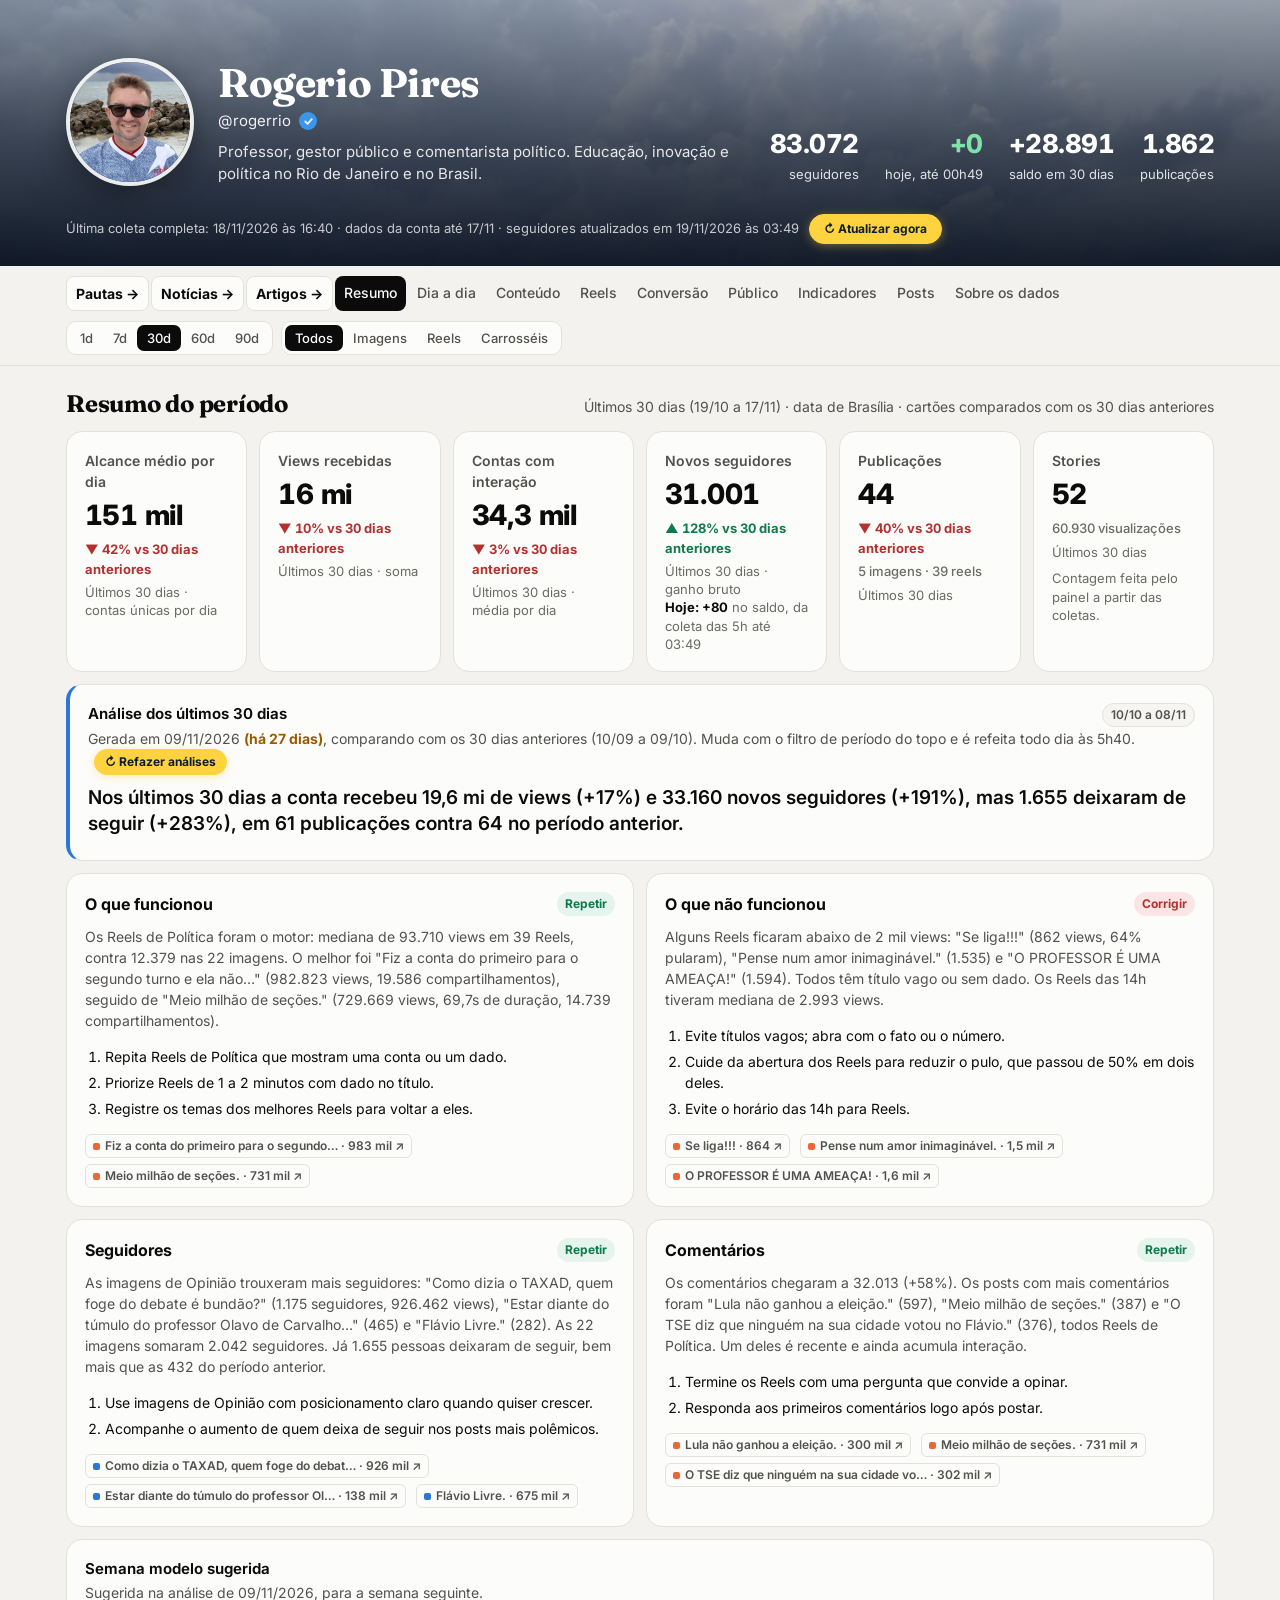
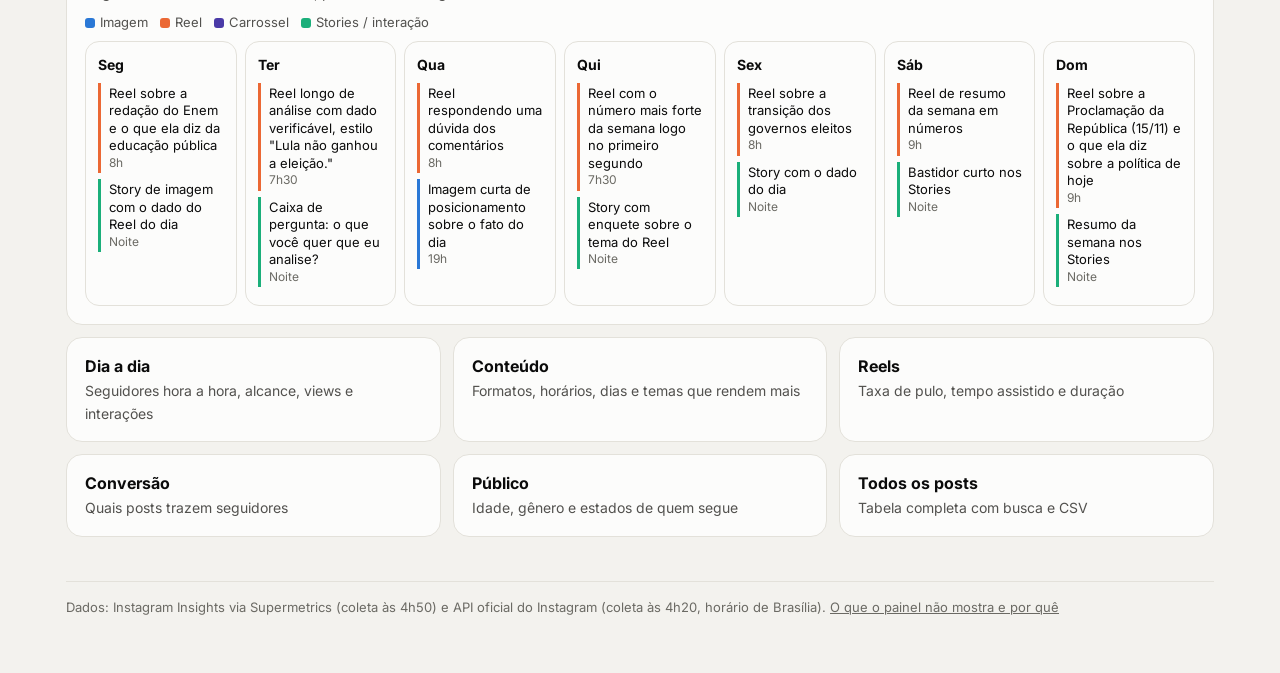
==== commit 1a4c9334: "Atualiza o texto e os botões do painel, sem dependência de um provedor antigo" ====
--- a/index.html
+++ b/index.html
@@ -975,11 +975,11 @@
   const vs=dyn?(r===1?"média da semana":`${r} dias anteriores`):"semana anterior";
   host.innerHTML=`<div class="card" style="border-left:4px solid var(--s1)">
     <div class="head"><h3>${ttl}</h3><span class="per keep" data-per="weekly-x">${A.period.start===A.period.end?dBR(A.period.end):perLabel(A.period.start,A.period.end)}${dyn?"":" · fixo"}</span></div>
-    <p class="desc">Escrita pelo Claude em ${new Date(A.generated).toLocaleDateString("pt-BR")}${ago>(dyn?2:8)?` <b style="color:var(--warn)">(há ${ago} dias)</b>`:""}, comparando com ${cmpTxt}. ${dyn?"Muda com o filtro de período do topo e é refeita todo dia às 5h40.":(AP[r]===undefined?"Carregando a análise do período escolhido…":"Ainda não há análise para este período; mostrando a semanal.")} <button type="button" class="refresh" id="an-gen" style="margin-left:6px;font-size:12px;padding:3px 10px">↻ Refazer análises</button> <span id="an-st" class="small-n"></span></p>
+    <p class="desc">Gerada em ${new Date(A.generated).toLocaleDateString("pt-BR")}${ago>(dyn?2:8)?` <b style="color:var(--warn)">(há ${ago} dias)</b>`:""}, comparando com ${cmpTxt}. ${dyn?"Muda com o filtro de período do topo e é refeita todo dia às 5h40.":(AP[r]===undefined?"Carregando a análise do período escolhido…":"Ainda não há análise para este período; mostrando a semanal.")} <button type="button" class="refresh" id="an-gen" style="margin-left:6px;font-size:12px;padding:3px 10px">↻ Refazer análises</button> <span id="an-st" class="small-n"></span></p>
     <p style="font-size:19px;font-weight:600;margin:8px 0 4px;line-height:1.4">${A.headline}</p>
     <div class="kpis wk-kpis" style="grid-template-columns:repeat(auto-fit,minmax(150px,1fr));margin:0">${(A.kpis||[]).map(k=>`<div style="padding:10px 12px;background:var(--surface-2);border-radius:12px"><div class="label" style="font-size:12px;color:var(--text-2)">${k.label}</div><div style="font-size:20px;font-weight:800">${k.value}</div><div class="delta ${k.dir}">${k.delta}${k.dir==="na"?"":" vs "+vs}</div></div>`).join("")}</div></div>
     <div class="ins-grid" style="margin-top:12px">${A.cards.map(c=>`<article class="ins"><div class="ins-top"><h3>${c.title}</h3><span class="pill ${c.status}">${c.status_label}</span></div><p class="diag">${c.diagnosis}</p><ol>${c.actions.map(x=>`<li>${x}</li>`).join("")}</ol>${(c.posts||[]).filter(k=>byCode[k]).length?`<div style="display:flex;flex-wrap:wrap;gap:6px">${c.posts.filter(k=>byCode[k]).map(k=>{const p=byCode[k];return`<a class="tag" style="text-decoration:none" href="${linkOf(p)}" target="_blank" rel="noopener"><i style="background:${TYPE[p.type].c}"></i>${p.title.slice(0,38)}${p.title.length>38?"…":""} · ${fmt(p.views)} ↗</a>`}).join("")}</div>`:""}</article>`).join("")}</div>`;
-  if(window.Painel&&$("#an-gen"))Painel.wire({btn:$("#an-gen"),st:$("#an-st"),job:"analises",wf:"analises.yml",minutes:20,needsClaude:true,
+  if(window.Painel&&$("#an-gen"))Painel.wire({btn:$("#an-gen"),st:$("#an-st"),job:"analises",wf:"analises.yml",minutes:20,
     stamp:()=>fetch(`analises/p${state.range}.json?`+Date.now(),{cache:"no-store"}).then(x=>x.ok?x.json():{}).then(j=>j.generated||""),
     labels:{running:"Refazendo as análises de todos os períodos (3 a 8 minutos)…"}});
 }
